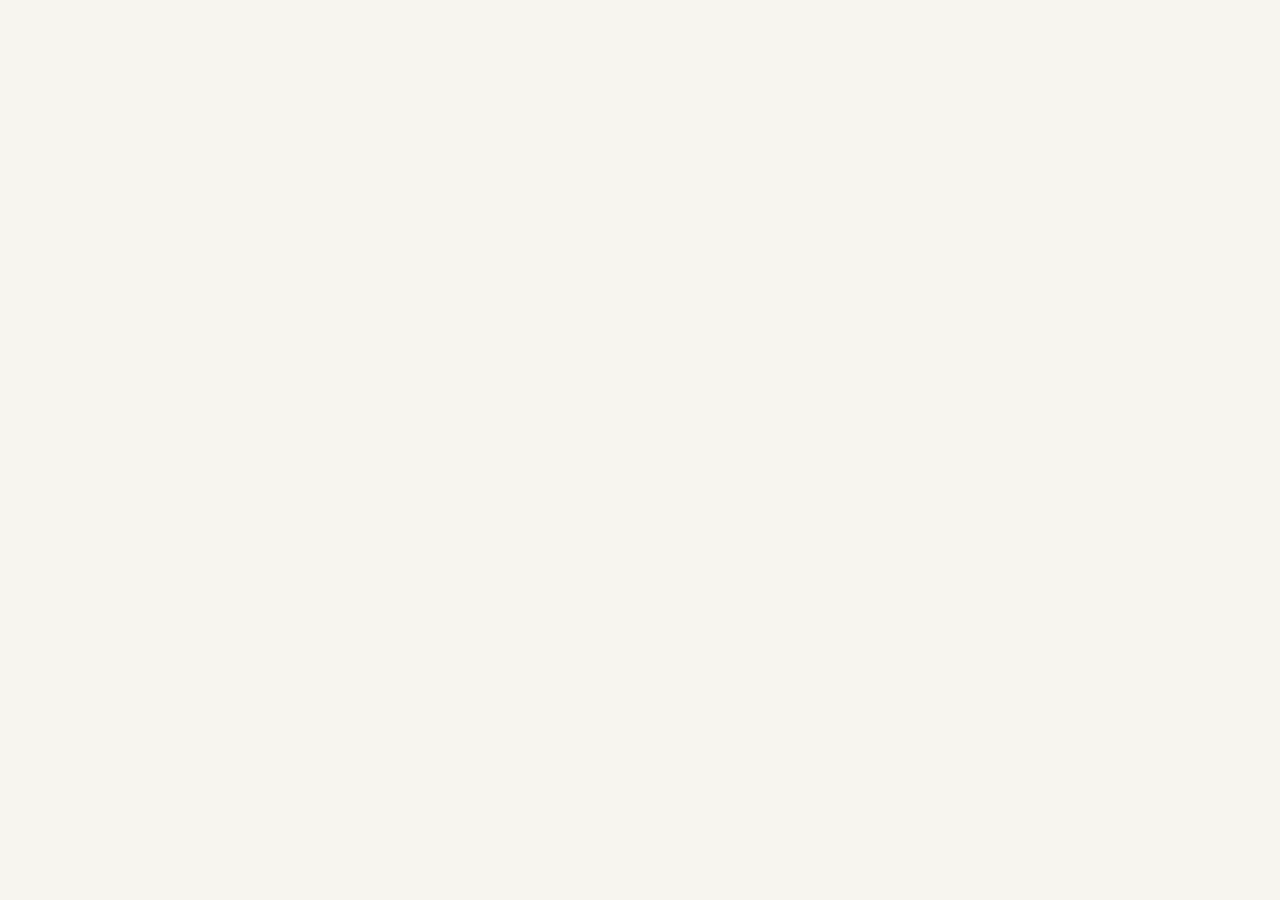
==== index.html @ 578d825c "fix: prevent legacy local appointment state from overwriting remote view" ====
<!doctype html>
<html lang="tr" data-auth-state="INITIALIZING">
<head>
<style>html[data-auth-state="INITIALIZING"] #auth{display:none!important}</style>
<meta charset="utf-8"><meta name="viewport" content="width=device-width,initial-scale=1">
<title>Salon Modern — Yönetim</title>
<style>
:root{--ink:#172022;--muted:#6e7778;--cream:#f7f5ef;--paper:#fffdf9;--line:#e7e2d8;--gold:#b88746;--dark:#1d2927;--green:#2f765e;--red:#a9514d}*{box-sizing:border-box}body{margin:0;background:#e8e5dd;color:var(--ink);font:14px/1.4 Inter,ui-sans-serif,system-ui,-apple-system,"Segoe UI",sans-serif}.app{max-width:440px;min-height:100vh;margin:auto;background:var(--cream);padding-bottom:24px}.top{background:var(--dark);color:white;padding:24px 20px 23px;border-radius:0 0 28px 28px}.topline{display:flex;justify-content:space-between;align-items:center}.brand{font-size:20px;font-weight:700;letter-spacing:.2px}.brand span{color:#e6bd78}.date{color:#c7d1ca;font-size:12px;margin-top:3px}.bell,.menu-button{width:34px;height:34px;border:1px solid #53645e;border-radius:50%;display:grid;place-items:center;background:transparent;color:white}.menu-button{font-size:18px}.top-brand{flex:1;margin-left:10px}.greeting{margin:26px 0 0;font-size:25px;font-weight:650;letter-spacing:-.6px}.greeting b{color:#e6bd78}.today{margin-top:6px;color:#c7d1ca}.content{padding:20px}.balance{background:linear-gradient(135deg,#c39350,#a87437);color:white;padding:19px;border-radius:18px;box-shadow:0 9px 20px #ad7e3d33}.balance small{opacity:.84}.balance h1{font-size:29px;margin:5px 0 18px;letter-spacing:-1px}.balance-row{border-top:1px solid #ffffff44;padding-top:12px;display:flex;justify-content:space-between;font-size:12px}.balance-row strong{display:block;font-size:14px;margin-top:2px}.section{display:flex;justify-content:space-between;align-items:end;margin:25px 0 12px}.section h2{font-size:17px;margin:0;letter-spacing:-.3px}.link{border:0;background:none;color:#9a6c2f;padding:0;font:inherit;font-weight:600}.actions{display:grid;grid-template-columns:repeat(4,1fr);gap:9px}.action{border:0;background:var(--paper);border-radius:14px;padding:12px 4px 10px;color:var(--ink);box-shadow:0 2px 8px #332f2508;font:12px inherit}.icon{width:35px;height:35px;background:#f4ecdf;color:#a36e29;display:grid;place-items:center;margin:0 auto 7px;border-radius:11px;font-size:18px}.chart{background:var(--paper);padding:16px;border-radius:17px}.chart-head{display:flex;justify-content:space-between}.chart-title{font-weight:650}.positive{color:var(--green);font-weight:650}.bars{height:108px;margin-top:15px;display:flex;align-items:end;justify-content:space-around;border-bottom:1px solid var(--line)}.bar{width:22px;background:#e9dcc7;border-radius:8px 8px 2px 2px;position:relative}.bar.active{background:var(--gold)}.bar i{font-style:normal;color:var(--muted);position:absolute;top:calc(100% + 6px);font-size:10px;left:50%;transform:translateX(-50%)}.appointment,.staff{background:var(--paper);border-radius:15px;padding:13px;display:flex;gap:11px;align-items:center;margin-bottom:9px}.avatar{width:42px;height:42px;border-radius:50%;background:#d6b08a;display:grid;place-items:center;color:white;font-weight:700;flex:none}.avatar.alt{background:#839f9c}.item-main{flex:1;min-width:0}.item-main strong{display:block}.item-main small{color:var(--muted);display:block;margin-top:2px}.time{color:#a36e29;font-weight:650;font-size:12px}.percent{background:#e7f1eb;color:#287059;border-radius:8px;padding:4px 7px;font-size:12px;font-weight:700}.nav{display:none}.page{display:none}.page.active{display:block}.back{border:0;background:none;padding:0;color:#a36e29;font:inherit}.page-title{font-size:25px;margin:9px 0 18px}.total{background:var(--dark);color:white;border-radius:16px;padding:17px;margin-bottom:16px}.total small{color:#c9d2cc}.total strong{font-size:25px;display:block;margin-top:4px}.tx{display:flex;align-items:center;gap:10px;padding:12px 0;border-bottom:1px solid var(--line)}.tx:last-child{border:0}.tx-icon{width:34px;height:34px;border-radius:10px;background:#f4ecdf;display:grid;place-items:center}.amount{margin-left:auto;font-weight:700}.plus{color:var(--green)}.minus{color:var(--red)}.fab{width:100%;border:0;background:var(--dark);color:white;border-radius:12px;padding:13px;font:600 14px inherit;margin:4px 0 14px}.staff{cursor:pointer}.remove{border:0;background:none;color:var(--red);font-size:18px}.modal{position:fixed;inset:0;background:#17202288;display:none;align-items:end;z-index:3}.modal.show{display:flex}.sheet{background:var(--paper);width:min(440px,100%);margin:auto;padding:21px;border-radius:23px 23px 0 0}.sheet h2{margin:0 0 14px}.field{display:block;font-size:12px;font-weight:600;margin:11px 0 5px}.field input,.field select{width:100%;border:1px solid var(--line);border-radius:10px;padding:11px;background:#fff;font:inherit}.row{display:grid;grid-template-columns:1fr 1fr;gap:10px}.save{width:100%;border:0;background:var(--gold);color:white;border-radius:11px;padding:13px;font:600 14px inherit;margin-top:18px}.empty{padding:25px;text-align:center;color:var(--muted)}.auth{max-width:440px;min-height:100vh;margin:auto;background:var(--dark);color:white;padding:68px 24px 32px}.auth-brand{font-size:30px;font-weight:750}.auth-brand span{color:#e6bd78}.auth p{color:#c7d1ca;margin:7px 0 28px}.login-card{background:var(--paper);color:var(--ink);padding:21px;border-radius:22px}.login-card h1{font-size:22px;margin:0 0 3px}.login-card small{color:var(--muted)}.login-card .field{margin-top:15px}.login-card .save{background:var(--dark)}.notice{display:none;color:var(--red);font-size:12px;margin-top:10px}.role{font-size:11px;padding:3px 7px;border-radius:7px;background:#f4ecdf;color:#936329;font-weight:700}.account{font-size:11px;color:#c7d1ca;text-align:right}.user-tools{display:flex;gap:8px;margin-bottom:16px}.user-tools .fab{margin:0}.danger{background:#fff0ee;color:#a9514d}.security{background:#f0f5f1;padding:12px;border-radius:12px;font-size:12px;color:#3b6556;margin-top:16px}.hidden{display:none!important}.drawer-layer{position:fixed;inset:0;background:#17202277;display:none;z-index:9}.drawer-layer.open{display:block}.drawer{width:300px;min-height:100%;background:var(--paper);padding:24px 17px}.drawer-top{display:flex;justify-content:space-between;align-items:center;margin-bottom:26px}.drawer-brand{font-size:20px;font-weight:700}.drawer-brand span{color:#a36e29}.drawer-close{border:0;background:none;color:var(--muted);font-size:24px}.drawer button.menu-item{width:100%;border:0;background:transparent;color:var(--ink);padding:12px 10px;text-align:left;font:500 14px inherit;border-radius:10px}.drawer button.menu-item:hover{background:#f4ecdf}.drawer-separator{border:0;border-top:1px solid var(--line);margin:12px 0}.calendar-tabs{display:grid;grid-template-columns:repeat(3,1fr);background:#efeae0;border-radius:12px;padding:3px;gap:3px}.calendar-tabs button{border:0;background:transparent;padding:9px 4px;border-radius:9px;color:var(--muted);font:600 12px inherit}.calendar-tabs button.active{background:var(--paper);color:var(--ink)}.timeline-row{display:flex;gap:11px;padding:11px 0;border-bottom:1px solid var(--line)}.timeline-row:last-child{border:0}.week-grid{display:grid;grid-template-columns:repeat(7,1fr);gap:5px;margin-top:16px}.week-day{background:var(--paper);border-radius:11px;min-height:92px;padding:7px 4px;text-align:center;font-size:11px}.week-day strong{display:block;font-size:12px}.week-dot{width:6px;height:6px;background:#b88746;border-radius:50%;margin:7px auto 0}.month-grid{display:grid;grid-template-columns:repeat(7,1fr);gap:5px;margin-top:14px}.month-grid div{min-height:38px;background:var(--paper);border-radius:9px;padding:6px;font-size:11px}.month-grid .current{background:#dcb986;color:white}.stats-grid{display:grid;grid-template-columns:1fr 1fr;gap:10px}.stat-box{background:var(--paper);padding:14px;border-radius:14px}.stat-box small{color:var(--muted)}.stat-box strong{display:block;font-size:21px;margin-top:5px}
.calendar-day{margin-top:16px;border-top:1px solid var(--line)}.calendar-slot{width:100%;min-height:66px;border:0;border-bottom:1px solid var(--line);background:transparent;display:grid;grid-template-columns:52px 1fr;padding:0;text-align:left;position:relative}.calendar-slot:active{background:#f4ecdf}.slot-time{color:var(--muted);font-size:11px;padding:9px 6px 0 0}.slot-body{border-left:1px solid var(--line);padding:5px 0 5px 8px;min-height:65px}.calendar-event{width:100%;border:0;background:#ead8bd;color:var(--ink);border-left:4px solid var(--gold);border-radius:8px;padding:7px 9px;text-align:left;font:12px inherit;cursor:grab}.calendar-event:active{cursor:grabbing}.calendar-event strong,.calendar-event small{display:block}.calendar-event small{margin-top:2px;color:#654d30}.calendar-slot.drag-over .slot-body{background:#f4ecdf}.calendar-hint{margin-top:12px;color:var(--muted);font-size:12px}
.date-quick{display:flex;gap:8px;margin-top:6px}.date-quick button{border:0;background:#f4ecdf;color:#936329;border-radius:7px;padding:5px 7px;font:600 11px inherit}.date-caption{display:block;color:var(--muted);font-size:11px;margin-top:4px}
.team-calendar{display:grid;grid-template-columns:42px repeat(4,minmax(0,1fr));border:1px solid var(--line);border-radius:13px;overflow:hidden;margin-top:15px}.team-calendar>div{min-width:0;border-right:1px solid var(--line);border-bottom:1px solid var(--line)}.team-calendar>div:nth-child(5n){border-right:0}.team-calendar .team-head{background:#f4ecdf;padding:8px 3px;text-align:center;font-size:10px;font-weight:700;overflow-wrap:anywhere}.team-calendar .team-time{padding:10px 3px;color:var(--muted);font-size:10px}.team-calendar .team-cell{min-height:52px;padding:4px;background:var(--paper);cursor:pointer}.team-calendar .team-cell:active{background:#f4ecdf}.team-calendar .free-slot{display:block;color:#a5aaa6;text-align:center;font-size:10px;margin-top:12px}.team-calendar .team-event{width:100%;border:0;background:#ead8bd;border-left:3px solid var(--gold);border-radius:6px;padding:4px;text-align:left;font:10px inherit;overflow:hidden}.team-calendar .team-event strong,.team-calendar .team-event small{display:block;white-space:nowrap;overflow:hidden;text-overflow:ellipsis}.team-calendar .team-event small{color:#654d30;margin-top:2px}.team-calendar .team-cell.drag-over{background:#f4ecdf}.team-calendar-wrap{overflow-x:auto;padding-bottom:3px}
.calendar-date-nav{display:flex;align-items:center;justify-content:space-between;margin:14px 0 6px}.calendar-date-nav button{border:0;background:#f4ecdf;color:#936329;border-radius:9px;padding:7px 10px;font:700 16px inherit}.calendar-date-nav strong{font-size:14px;text-align:center}
.team-month-grid{display:grid;grid-template-columns:repeat(7,1fr);gap:5px;margin-top:13px}.team-month-grid button{border:0;background:var(--paper);border-radius:9px;min-height:46px;padding:5px;color:var(--ink);font:12px inherit}.team-month-grid button.current{background:#dcb986;color:white}.team-month-grid button.muted{opacity:.35}.team-month-grid small{display:block;margin-top:3px;font-size:10px}.calendar-date-title{cursor:pointer}
.team-calendar button.team-head{border:0;border-radius:0;color:var(--ink);cursor:pointer}.team-calendar.single>div:nth-child(2n){border-right:0}
.app-toast{position:fixed;left:50%;bottom:22px;transform:translateX(-50%);width:min(400px,calc(100% - 32px));background:#1d2927;color:white;border-left:4px solid #dcb986;border-radius:12px;padding:13px 15px;z-index:20;box-shadow:0 10px 30px #0003}.app-toast strong,.app-toast small{display:block}.app-toast small{color:#d4ddd7;margin-top:3px}
.team-calendar .team-time,.team-calendar .duration-time{color:#394240!important;font-size:11px!important;font-weight:750!important}
.team-calendar .team-head{color:#111!important;font-size:12px!important;font-weight:850!important;letter-spacing:-.1px}
.calendar-date-nav .calendar-date-title{color:#111!important;font-size:17px!important;font-weight:850!important;line-height:1.25}
.calendar-date-nav .calendar-date-title .role{display:inline-block;margin-top:3px;color:#744e1e!important;background:#f0e3cf!important;font-size:12px!important;font-weight:800!important;padding:3px 7px}
</style><meta name="theme-color" content="#0d2925"><meta name="apple-mobile-web-app-capable" content="yes"><meta name="apple-mobile-web-app-status-bar-style" content="black-translucent"><link rel="apple-touch-icon" href="salon_brand_logo.jpg"><link rel="manifest" href="manifest.webmanifest"></head>
<body><section class="auth" id="auth"><div class="auth-brand">Salon <span>Modern</span></div><p>Salon yönetim alanına güvenli erişim.</p><form class="login-card" id="loginForm" onsubmit="login(event)"><h1>Hoş geldiniz</h1><small>Kullanıcı adı ve şifrenizle giriş yapın</small><label class="field">Kullanıcı adı<input id="loginUsername" autocomplete="username" required placeholder="halil.kiv"></label><label class="field">Şifre<input id="loginPassword" type="password" autocomplete="current-password" required placeholder="Şifreniz"></label><div class="notice" id="loginError">Kullanıcı adı veya şifre hatalı.</div><button class="save">Güvenli giriş yap</button><div class="security">Şifreler cihazınızda PBKDF2 + SHA-256 ile özetlenerek saklanır.</div></form><form class="login-card hidden" id="setupForm" onsubmit="setupAdmin(event)"><h1>İlk kurulum</h1><small>Dört hesabın ilk şifresini belirleyin. Her çalışan girişten sonra şifresini değiştirebilir.</small><label class="field">İlk ortak şifre<input id="setupPassword" type="password" minlength="8" required placeholder="En az 8 karakter"></label><button class="save">4 hesabı oluştur</button><div class="security">Hesaplar: halil.kiv, mehmet.safakoglu, cengiz.bavkir ve talip.kose</div></form></section><main class="app hidden" id="app">
<section id="home" class="page active"><header class="top"><div class="topline"><button class="menu-button" onclick="toggleDrawer()" aria-label="Menüyü aç">☰</button><div class="top-brand"><div class="brand">Salon <span>Modern</span></div><div class="date">8 Ağustos 2026, Cumartesi</div></div><button class="bell" onclick="showPage('admin')" aria-label="Yönetim paneli">⚙</button></div><div class="greeting">Günaydın, <b id="welcomeName">Elif</b></div><div class="today" id="todayText">Bugün 8 randevunuz var</div></header><div class="content"><div class="balance" id="summaryCard"><small>Bu ay toplam ciro</small><h1>₺ 84.650</h1><div class="balance-row"><div>Net kâr<strong>₺ 32.120</strong></div><div>Bekleyen ödeme<strong>₺ 4.800</strong></div><div>Hedef<strong>% 76</strong></div></div></div><div class="section"><h2>Hızlı işlemler</h2></div><div class="actions"><button class="action" onclick="openModal('İşlem ekle')"><div class="icon">＋</div>İşlem ekle</button><button class="action" onclick="showPage('team')"><div class="icon">♙</div>Çalışanlar</button><button class="action" onclick="showPage('finance')"><div class="icon">₺</div>Muhasebe</button><button class="action" onclick="showPage('appointments')"><div class="icon">◷</div>Randevular</button></div><div class="section manager-only"><h2>Haftalık gelir</h2><button class="link" onclick="showPage('finance')">Detaylar</button></div><div class="chart manager-only"><div class="chart-head"><span class="chart-title">₺ 18.460</span><span class="positive">↑ %12,4</span></div><div class="bars"><div class="bar" style="height:45%"><i>Pzt</i></div><div class="bar" style="height:62%"><i>Sal</i></div><div class="bar" style="height:50%"><i>Çar</i></div><div class="bar active" style="height:88%"><i>Per</i></div><div class="bar" style="height:72%"><i>Cum</i></div><div class="bar" style="height:36%"><i>Cmt</i></div></div></div><div class="section"><h2 id="nextTitle">Sıradaki randevular</h2><button class="link" onclick="showPage('appointments')">Tümü</button></div><div id="next"></div></div></section>
<section id="finance" class="page"><div class="content"><button class="back" onclick="showPage('home')">‹ Ana sayfa</button><h1 class="page-title">Muhasebe</h1><div class="total"><small>Ağustos net bakiyesi</small><strong>₺ 32.120</strong><small>Gelir ₺84.650 · Gider ₺52.530</small></div><button class="fab" onclick="openModal('Gelir / gider ekle')">＋ Yeni kayıt ekle</button><div class="section"><h2>Son işlemler</h2><button class="link">Filtrele</button></div><div id="transactions"></div></div></section>
<section id="team" class="page"><div class="content"><button class="back" onclick="showPage('home')">‹ Ana sayfa</button><h1 class="page-title">Çalışanlar</h1><div class="security">Bir çalışanın prim yüzdesini güncellemek için kartındaki “Prim düzenle” seçeneğini kullanın.</div><div id="staffList"></div></div></section>
<section id="appointments" class="page"><div class="content"><button class="back" onclick="showPage('home')">‹ Ana sayfa</button><h1 class="page-title" id="appointmentPageTitle">Randevular</h1><button class="fab" onclick="openAppointmentModal()">＋ Yeni randevu oluştur</button><div id="allAppointments"></div><div class="section"><h2 id="operationsTitle">Yapılan işlemler</h2></div><div id="myOperations"></div></div></section>
<section id="calendar" class="page"><div class="content"><div style="display:flex;align-items:center;gap:12px;margin-bottom:18px"><button class="menu-button" style="background:var(--dark);border-color:var(--dark);flex:none" onclick="toggleDrawer()" aria-label="Menüyü aç">☰</button><h1 class="page-title" style="margin:0">Takvim</h1></div><div class="calendar-tabs"><button class="active" onclick="setCalendarView('day',this)">Gün</button><button onclick="setCalendarView('week',this)">Hafta</button><button onclick="setCalendarView('month',this)">Ay</button></div><div id="calendarContent"></div></div></section>
<section id="statistics" class="page"><div class="content"><button class="back" onclick="showPage('home')">‹ Ana sayfa</button><h1 class="page-title">İstatistikler</h1><div class="stats-grid" id="statsGrid"></div><div class="section"><h2 id="statsTitle">İşlem dağılımı</h2></div><div class="chart"><div class="chart-head"><span class="chart-title" id="statsLabel">Randevu durumu</span><span class="positive" id="statsDetail">—</span></div><div class="bars" id="statsBars"></div></div></div></section>
<section id="admin" class="page"><div class="content"><button class="back" onclick="showPage('home')">‹ Ana sayfa</button><h1 class="page-title">Yönetim paneli</h1><div class="total"><small>Aktif oturum</small><strong id="accountName">—</strong><small id="accountRole">—</small></div><div id="adminControls"><div class="user-tools"><button class="fab" onclick="openUserModal()">＋ Kullanıcı ekle</button></div><div class="section"><h2>Kullanıcılar</h2><span class="role">YÖNETİM</span></div><div id="usersList"></div></div><div class="section"><h2>Hesap güvenliği</h2></div><button class="fab" onclick="openPasswordModal()">Şifremi değiştir</button><button class="fab danger" onclick="logout()">Oturumu kapat</button></div></section>
<nav class="nav"><button class="active" onclick="showPage('home')"><b>⌂</b>Ana sayfa</button><button onclick="showPage('appointments')"><b>◷</b>İşlemler</button><button onclick="showPage('finance')"><b>₺</b>Muhasebe</button><button onclick="showPage('team')"><b>♙</b>Ekibim</button><button onclick="showPage('admin')"><b>⚙</b>Panel</button></nav>
</main><div class="drawer-layer" id="drawerLayer" onclick="closeDrawer()"><aside class="drawer" onclick="event.stopPropagation()"><div class="drawer-top"><div class="drawer-brand">Salon <span>Modern</span></div><button class="drawer-close" onclick="closeDrawer()" aria-label="Menüyü kapat">×</button></div><button class="menu-item" onclick="drawerPage('home')">⌂ &nbsp; Ana sayfa</button><button class="menu-item" onclick="drawerPage('calendar')">◷ &nbsp; Gün / hafta / ay</button><button class="menu-item" onclick="drawerPage('statistics')">◫ &nbsp; İstatistikler</button><button class="menu-item" onclick="drawerPage('appointments')">✓ &nbsp; Randevular</button><div class="manager-menu"><hr class="drawer-separator"><button class="menu-item" onclick="drawerPage('finance')">₺ &nbsp; Muhasebe</button><button class="menu-item" onclick="drawerPage('team')">♙ &nbsp; Çalışanlar</button></div><hr class="drawer-separator"><button class="menu-item" onclick="drawerPage('admin')">⚙ &nbsp; Yönetim paneli</button></aside></div><div class="modal" id="modal"><form class="sheet" onsubmit="addRecord(event)"><h2 id="modalTitle">Kayıt ekle</h2><label class="field">Ad / açıklama<input id="name" required placeholder="Örn. Saç kesimi"></label><div class="row"><label class="field">Tür<select id="kind"><option>İşlem</option><option>Gelir</option><option>Gider</option></select></label><label class="field">Tutar<input id="value" required type="number" placeholder="Örn. 450"></label></div><button class="save">Kaydet</button><button type="button" class="back" style="display:block;margin:14px auto 0" onclick="closeModal()">Vazgeç</button></form></div><div class="modal" id="userModal"><form class="sheet" onsubmit="addUser(event)"><h2>Yeni kullanıcı</h2><label class="field">Ad soyad<input id="userName" required placeholder="Örn. Ayşe Yılmaz"></label><label class="field">Kullanıcı adı<input id="userUsername" required placeholder="ayse.yilmaz"></label><div class="row"><label class="field">Rol<select id="userRole"><option value="personel">Personel</option><option value="yonetici">Yönetici</option></select></label><label class="field">İlk şifre<input id="userPassword" type="password" minlength="8" required placeholder="En az 8 karakter"></label></div><button class="save">Kullanıcıyı oluştur</button><button type="button" class="back" style="display:block;margin:14px auto 0" onclick="closeUserModal()">Vazgeç</button></form></div><div class="modal" id="passwordModal"><form class="sheet" onsubmit="changePassword(event)"><h2>Şifre değiştir</h2><label class="field">Mevcut şifre<input id="oldPassword" type="password" required></label><label class="field">Yeni şifre<input id="newPassword" type="password" minlength="8" required placeholder="En az 8 karakter"></label><div class="notice" id="passwordError">Mevcut şifre doğru değil.</div><button class="save">Şifreyi güncelle</button><button type="button" class="back" style="display:block;margin:14px auto 0" onclick="closePasswordModal()">Vazgeç</button></form></div><div class="modal" id="commissionModal"><form class="sheet" onsubmit="saveCommission(event)"><h2>Prim yüzdesi</h2><label class="field">Çalışan<input id="commissionName" disabled></label><label class="field">Prim yüzdesi<input id="commissionValue" type="number" min="0" max="100" required></label><button class="save">Primi güncelle</button><button type="button" class="back" style="display:block;margin:14px auto 0" onclick="closeCommissionModal()">Vazgeç</button></form></div><div class="modal" id="appointmentModal"><form class="sheet" onsubmit="saveAppointment(event)"><h2>Yeni randevu</h2><label class="field">Müşteri<input id="appointmentCustomer" list="customerSuggestions" required oninput="filterCustomers()" placeholder="Müşteri adı yazın"></label><datalist id="customerSuggestions"></datalist><label class="field">İşlem<input id="appointmentOperation" required placeholder="Son yapılan işlem"></label><div class="row"><label class="field">Saat<input id="appointmentTime" required placeholder="Örn. 14:30"></label><label class="field">Çalışan<select id="appointmentStaff"></select></label></div><button class="save">Randevuyu kaydet</button><button type="button" class="back" style="display:block;margin:14px auto 0" onclick="closeAppointmentModal()">Vazgeç</button></form></div>
<script>
const DEFAULT_STAFF=[['Halil Kıv','Yönetici',35,'HK'],['Mehmet Şafakoğlu','Yönetici',33,'MŞ'],['Cengiz Bavkır','Çalışan',30,'CB'],['Talip Köse','Çalışan',28,'TK']];let staff;try{staff=JSON.parse(localStorage.getItem('salonModernStaffV1'))||DEFAULT_STAFF}catch{staff=DEFAULT_STAFF}const DEFAULT_APPOINTMENTS=[{id:'a1',time:'10:00',customer:'Zeynep Yılmaz',operation:'Saç kesimi + fön',staff:'Halil Kıv',status:'planlandi'},{id:'a2',time:'11:30',customer:'Derya Aras',operation:'Kalıcı oje',staff:'Mehmet Şafakoğlu',status:'tamamlandi'},{id:'a3',time:'13:00',customer:'Ece Can',operation:'Boya & bakım',staff:'Cengiz Bavkır',status:'planlandi'},{id:'a4',time:'15:30',customer:'Nil Sönmez',operation:'Saç kesimi',staff:'Talip Köse',status:'tamamlandi'}];let appts;try{appts=JSON.parse(localStorage.getItem('salonModernAppointmentsV2'))||DEFAULT_APPOINTMENTS}catch{appts=DEFAULT_APPOINTMENTS}let clients;try{clients=JSON.parse(localStorage.getItem('salonModernClientsV1'))||DEFAULT_APPOINTMENTS.map(x=>x.customer)}catch{clients=DEFAULT_APPOINTMENTS.map(x=>x.customer)}let lastOperation=localStorage.getItem('salonModernLastOperationV1')||'Saç kesimi + fön';let tx=[['Saç kesimi + fön','Bugün, 10:45','+ ₺750',1],['Ürün tedariği','Bugün, 09:20','− ₺1.280',0],['Kalıcı oje','Dün, 16:20','+ ₺600',1],['Kira ödemesi','1 Ağustos','− ₺18.000',0]];
function saveAppointments(){if(window.salonRemoteMode)return;localStorage.setItem('salonModernAppointmentsV2',JSON.stringify(appts))}function visibleAppointments(){return currentUser?.role==='yonetici'?appts:appts.filter(a=>a.staff===currentUser?.name)}function appointment(a){const initials=safe(a.customer.split(' ').map(x=>x[0]).join('').slice(0,2));const status=a.status==='tamamlandi'?'Tamamlandı':'Planlandı';const managerActions=currentUser?.role==='yonetici'?`<button class="link" onclick="completeAppointment('${a.id}')">${a.status==='tamamlandi'?'Geri al':'Tamamla'}</button><button class="remove" aria-label="Randevuyu sil" onclick="deleteAppointment('${a.id}')">×</button>`:'';return `<div class="appointment"><div class="time">${safe(a.time)}</div><div class="avatar alt">${initials}</div><div class="item-main"><strong>${safe(a.customer)}</strong><small>${safe(a.operation)} · ${safe(a.staff)}</small></div><span class="role">${status}</span>${managerActions}</div>`}function render(){const visible=visibleAppointments();next.innerHTML=visible.slice(0,2).map(appointment).join('')||'<div class="empty">Yaklaşan randevu yok.</div>';allAppointments.innerHTML=visible.map(appointment).join('')||'<div class="empty">Gösterilecek randevu yok.</div>';const done=visible.filter(a=>a.status==='tamamlandi');myOperations.innerHTML=done.map(a=>`<div class="tx"><div class="tx-icon">✓</div><div class="item-main"><strong>${safe(a.operation)}</strong><small>${safe(a.customer)} · ${safe(a.staff)}</small></div><span class="amount plus">Tamamlandı</span></div>`).join('')||'<div class="empty">Henüz tamamlanan işlem yok.</div>';staffList.innerHTML=staff.map((s,i)=>`<div class="staff"><div class="avatar">${s[3]}</div><div class="item-main"><strong>${s[0]}</strong><small>${s[1]}</small></div><div class="percent">%${s[2]}</div>${currentUser?.role==='yonetici'?`<button class="link" onclick="openCommissionModal(${i})">Prim düzenle</button>`:''}</div>`).join('')||'<div class="empty">Henüz çalışan eklenmedi.</div>';transactions.innerHTML=tx.map(t=>`<div class="tx"><div class="tx-icon">${t[3]?'↗':'↙'}</div><div class="item-main"><strong>${t[0]}</strong><small>${t[1]}</small></div><span class="amount ${t[3]?'plus':'minus'}">${t[2]}</span></div>`).join('')}function showPage(id){if(currentUser&&currentUser.role!=='yonetici'&&['finance','team'].includes(id))id='home';document.querySelectorAll('.page').forEach(p=>p.classList.remove('active'));document.getElementById(id).classList.add('active');document.querySelectorAll('.nav button').forEach(x=>x.classList.remove('active'));let index={home:0,appointments:1,finance:2,team:3,admin:4}[id];if(index!==undefined)document.querySelectorAll('.nav button')[index].classList.add('active');window.scrollTo(0,0)}function openModal(title){modalTitle.textContent=title;document.getElementById('modal').classList.add('show');name.focus()}function closeModal(){document.getElementById('modal').classList.remove('show')}function addRecord(e){e.preventDefault();const n=name.value.trim(),v=value.value,k=kind.value;if(k==='Gelir'||k==='Gider'){if(currentUser?.role!=='yonetici')return;tx.unshift([n,'Az önce',(k==='Gelir'?'+ ':'− ')+'₺'+v,k==='Gelir'?1:0]);showPage('finance')}else{lastOperation=n;localStorage.setItem('salonModernLastOperationV1',lastOperation);showPage('appointments')}e.target.reset();closeModal();render()}let commissionIndex=null;function openCommissionModal(index){if(currentUser?.role!=='yonetici')return;commissionIndex=index;document.getElementById('commissionName').value=staff[index][0];document.getElementById('commissionValue').value=staff[index][2];document.getElementById('commissionModal').classList.add('show')}function closeCommissionModal(){document.getElementById('commissionModal').classList.remove('show')}function saveCommission(event){event.preventDefault();if(currentUser?.role!=='yonetici'||commissionIndex===null)return;staff[commissionIndex][2]=Number(document.getElementById('commissionValue').value);localStorage.setItem('salonModernStaffV1',JSON.stringify(staff));closeCommissionModal();render();renderHomeSummary();renderStatistics()}function filterCustomers(){const term=document.getElementById('appointmentCustomer').value.trim().toLocaleLowerCase('tr');document.getElementById('customerSuggestions').innerHTML=clients.filter(c=>c.toLocaleLowerCase('tr').includes(term)).slice(0,8).map(c=>`<option value="${safe(c)}"></option>`).join('')}function openAppointmentModal(){const staffSelect=document.getElementById('appointmentStaff');const choices=currentUser?.role==='yonetici'?staff:staff.filter(s=>s[0]===currentUser?.name);staffSelect.innerHTML=choices.map(s=>`<option value="${safe(s[0])}">${safe(s[0])}</option>`).join('');document.getElementById('appointmentOperation').value=lastOperation;document.getElementById('appointmentTime').value='';document.getElementById('appointmentCustomer').value='';filterCustomers();document.getElementById('appointmentModal').classList.add('show');document.getElementById('appointmentCustomer').focus()}function closeAppointmentModal(){document.getElementById('appointmentModal').classList.remove('show')}function saveAppointment(event){event.preventDefault();const customer=document.getElementById('appointmentCustomer').value.trim();const operation=document.getElementById('appointmentOperation').value.trim();let assigned=document.getElementById('appointmentStaff').value;if(currentUser?.role!=='yonetici')assigned=currentUser.name;if(!clients.some(c=>c.toLocaleLowerCase('tr')===customer.toLocaleLowerCase('tr'))){clients.push(customer);localStorage.setItem('salonModernClientsV1',JSON.stringify(clients))}lastOperation=operation;localStorage.setItem('salonModernLastOperationV1',lastOperation);appts.unshift({id:crypto.randomUUID(),time:document.getElementById('appointmentTime').value.trim(),customer,operation,staff:assigned,status:'planlandi'});saveAppointments();closeAppointmentModal();renderHomeSummary();render();showPage('appointments')}function completeAppointment(id){if(currentUser?.role!=='yonetici')return;const item=appts.find(a=>a.id===id);if(!item)return;item.status=item.status==='tamamlandi'?'planlandi':'tamamlandi';saveAppointments();renderHomeSummary();render();renderStatistics()}function deleteAppointment(id){if(currentUser?.role!=='yonetici'||!confirm('Bu randevu silinsin mi?'))return;appts=appts.filter(a=>a.id!==id);saveAppointments();renderHomeSummary();render();renderStatistics()}
function showPage(id){if(currentUser&&currentUser.role!=='yonetici'&&['finance','team'].includes(id))id='home';document.querySelectorAll('.page').forEach(p=>p.classList.remove('active'));document.getElementById(id).classList.add('active');if(id==='calendar')renderCalendar();if(id==='statistics')renderStatistics();window.scrollTo(0,0)}let calendarView='day';function toggleDrawer(){document.getElementById('drawerLayer').classList.toggle('open')}function closeDrawer(){document.getElementById('drawerLayer').classList.remove('open')}function drawerPage(id){closeDrawer();showPage(id)}function setCalendarView(view,button){calendarView=view;document.querySelectorAll('.calendar-tabs button').forEach(b=>b.classList.remove('active'));button.classList.add('active');renderCalendar()}function renderCalendar(){const data=visibleAppointments();const target=document.getElementById('calendarContent');if(!target)return;if(calendarView==='day'){target.innerHTML=`<div class="section"><h2>8 Ağustos, Cumartesi</h2><span class="role">${data.length} randevu</span></div>${data.map(a=>`<div class="timeline-row"><div class="time">${safe(a.time)}</div><div class="item-main"><strong>${safe(a.customer)}</strong><small>${safe(a.operation)} · ${safe(a.staff)}</small></div><span class="role">${a.status==='tamamlandi'?'Tamamlandı':'Planlandı'}</span></div>`).join('')||'<div class="empty">Bugün için randevu yok.</div>'}`;return}if(calendarView==='week'){const days=['Pzt','Sal','Çar','Per','Cum','Cmt','Paz'];target.innerHTML=`<div class="section"><h2>4–10 Ağustos</h2><span class="role">Haftalık görünüm</span></div><div class="week-grid">${days.map((d,i)=>`<div class="week-day"><strong>${d}</strong><span>${4+i}</span>${i>=4&&i<=6?'<div class="week-dot"></div>':''}</div>`).join('')}</div><div class="security">Bu hafta ${data.length} randevu görüntüleniyor.</div>`;return}const days=Array.from({length:31},(_,i)=>i+1);target.innerHTML=`<div class="section"><h2>Ağustos 2026</h2><span class="role">Aylık görünüm</span></div><div class="month-grid">${days.map(d=>`<div class="${d===8?'current':''}">${d}${[6,7,8,9].includes(d)?'<br>•':''}</div>`).join('')}</div><div class="security">Noktalı günlerde kayıtlı randevu vardır.</div>`}function renderStatistics(){const data=visibleAppointments();const complete=data.filter(a=>a.status==='tamamlandi').length;const planned=data.length-complete;const isManager=currentUser?.role==='yonetici';const commission=staff.find(s=>s[0]===currentUser?.name)?.[2]||0;document.getElementById('statsGrid').innerHTML=isManager?`<div class="stat-box"><small>Toplam randevu</small><strong>${data.length}</strong></div><div class="stat-box"><small>Tamamlanan</small><strong>${complete}</strong></div><div class="stat-box"><small>Planlanan</small><strong>${planned}</strong></div><div class="stat-box"><small>Aktif çalışan</small><strong>${staff.length}</strong></div>`:`<div class="stat-box"><small>Randevularım</small><strong>${data.length}</strong></div><div class="stat-box"><small>Tamamlanan</small><strong>${complete}</strong></div><div class="stat-box"><small>Planlanan</small><strong>${planned}</strong></div><div class="stat-box"><small>Prim oranım</small><strong>% ${commission}</strong></div>`;document.getElementById('statsTitle').textContent=isManager?'Randevu dağılımı':'İşlem dağılımım';document.getElementById('statsDetail').textContent=`${complete} tamamlandı`;document.getElementById('statsBars').innerHTML=`<div class="bar active" style="height:${data.length?Math.max(30,complete/data.length*100):10}%"><i>Tamam</i></div><div class="bar" style="height:${data.length?Math.max(30,planned/data.length*100):10}%"><i>Planlı</i></div>`}const USERS_KEY='salonModernUsersV2',SESSION_KEY='salonModernSessionV2';let currentUser=null;
const b64=a=>btoa(String.fromCharCode(...a));const bytes=s=>Uint8Array.from(atob(s),c=>c.charCodeAt(0));
async function hashPassword(password,salt){const material=await crypto.subtle.importKey('raw',new TextEncoder().encode(password),'PBKDF2',false,['deriveBits']);const result=await crypto.subtle.deriveBits({name:'PBKDF2',salt:bytes(salt),iterations:210000,hash:'SHA-256'},material,256);return b64(new Uint8Array(result))}
function getUsers(){try{return JSON.parse(localStorage.getItem(USERS_KEY)||'[]')}catch{return []}}function saveUsers(users){localStorage.setItem(USERS_KEY,JSON.stringify(users))}function safe(v){return String(v).replace(/[&<>'"]/g,c=>({'&':'&amp;','<':'&lt;','>':'&gt;',"'":'&#39;','"':'&quot;'}[c]))}function sameHash(a,b){if(a.length!==b.length)return false;let match=0;for(let i=0;i<a.length;i++)match|=a.charCodeAt(i)^b.charCodeAt(i);return match===0}
async function makeUser(name,username,password,role){const raw=crypto.getRandomValues(new Uint8Array(16));const salt=b64(raw);return {id:crypto.randomUUID(),name:name.trim(),username:username.trim().toLowerCase(),role,salt,hash:await hashPassword(password,salt),createdAt:new Date().toISOString()}}
function setAuthScreen(firstRun){document.getElementById('loginForm').classList.toggle('hidden',firstRun);document.getElementById('setupForm').classList.toggle('hidden',!firstRun)}
async function setupAdmin(event){event.preventDefault();if(getUsers().length)return;const password=document.getElementById('setupPassword').value;const definitions=[['Halil Kıv','halil.kiv','yonetici'],['Mehmet Şafakoğlu','mehmet.safakoglu','yonetici'],['Cengiz Bavkır','cengiz.bavkir','personel'],['Talip Köse','talip.kose','personel']];const users=[];for(const [name,username,role] of definitions)users.push(await makeUser(name,username,password,role));saveUsers(users);currentUser=users[0];sessionStorage.setItem(SESSION_KEY,currentUser.id);enterApp()}
async function login(event){event.preventDefault();const error=document.getElementById('loginError');error.style.display='none';const username=document.getElementById('loginUsername').value.trim().toLowerCase();const user=getUsers().find(u=>u.username===username);if(!user){error.style.display='block';return}try{const candidate=await hashPassword(document.getElementById('loginPassword').value,user.salt);if(!sameHash(candidate,user.hash)){error.style.display='block';return}currentUser=user;sessionStorage.setItem(SESSION_KEY,user.id);enterApp()}catch{error.textContent='Güvenli giriş bu tarayıcıda doğrulanamadı.';error.style.display='block'}}
function renderHomeSummary(){const admin=currentUser?.role==='yonetici';const own=staff.find(s=>s[0]===currentUser?.name);const ownAppointments=visibleAppointments();document.getElementById('todayText').textContent=admin?`Bugün ${appts.length} randevunuz var`:`Bugün ${ownAppointments.length} randevunuz var`;document.getElementById('nextTitle').textContent=admin?'Sıradaki randevular':'Randevularım';document.getElementById('appointmentPageTitle').textContent=admin?'Tüm randevular':'Randevularım';document.getElementById('operationsTitle').textContent=admin?'Tamamlanan işlemler':'Yaptığım işlemler';document.getElementById('summaryCard').innerHTML=admin?'<small>Bu ay toplam ciro</small><h1>₺ 84.650</h1><div class="balance-row"><div>Net kâr<strong>₺ 32.120</strong></div><div>Bekleyen ödeme<strong>₺ 4.800</strong></div><div>Hedef<strong>% 76</strong></div></div>':`<small>Bu ayki prim oranınız</small><h1>% ${own?.[2]??0}</h1><div class="balance-row"><div>Tamamlanan işlem<strong>${ownAppointments.filter(a=>a.status==='tamamlandi').length}</strong></div><div>Planlanan randevu<strong>${ownAppointments.filter(a=>a.status!=='tamamlandi').length}</strong></div></div>`;document.querySelectorAll('.manager-only').forEach(e=>e.classList.toggle('hidden',!admin))}function enterApp(){document.getElementById('auth').classList.add('hidden');document.getElementById('app').classList.remove('hidden');document.getElementById('welcomeName').textContent=currentUser.name.split(' ')[0];document.getElementById('accountName').textContent=currentUser.name;document.getElementById('accountRole').textContent=currentUser.role==='yonetici'?'Yönetici hesabı':'Personel hesabı';const admin=currentUser.role==='yonetici';document.getElementById('adminControls').classList.toggle('hidden',!admin);document.querySelectorAll('.manager-menu').forEach(e=>e.classList.toggle('hidden',!admin));document.querySelectorAll('.nav button')[2].classList.toggle('hidden',!admin);document.querySelectorAll('.nav button')[3].classList.toggle('hidden',!admin);document.querySelectorAll('.actions .action')[1].classList.toggle('hidden',!admin);document.querySelectorAll('.actions .action')[2].classList.toggle('hidden',!admin);document.querySelectorAll('#kind option')[1].hidden=!admin;document.querySelectorAll('#kind option')[2].hidden=!admin;if(!admin)document.getElementById('kind').value='İşlem';renderHomeSummary();render();renderUsers();renderCalendar();renderStatistics();showPage('home')}
function logout(){sessionStorage.removeItem(SESSION_KEY);currentUser=null;document.getElementById('app').classList.add('hidden');document.getElementById('auth').classList.remove('hidden');document.getElementById('loginForm').reset();setAuthScreen(false)}
function renderUsers(){const users=getUsers();const holder=document.getElementById('usersList');holder.innerHTML=users.map(u=>`<div class="staff"><div class="avatar">${safe(u.name.split(' ').map(x=>x[0]).join('').slice(0,2))}</div><div class="item-main"><strong>${safe(u.name)}</strong><small>@${safe(u.username)}</small></div><span class="role">${u.role==='yonetici'?'YÖNETİCİ':'PERSONEL'}</span>${u.id!==currentUser?.id?`<button class="remove" aria-label="Kullanıcıyı sil" onclick="deleteUser('${u.id}')">×</button>`:''}</div>`).join('')||'<div class="empty">Henüz kullanıcı yok.</div>'}
function openUserModal(){document.getElementById('userModal').classList.add('show');document.getElementById('userName').focus()}function closeUserModal(){document.getElementById('userModal').classList.remove('show')}async function addUser(event){event.preventDefault();const username=document.getElementById('userUsername').value.trim().toLowerCase();if(getUsers().some(u=>u.username===username)){alert('Bu kullanıcı adı kullanımda.');return}const user=await makeUser(document.getElementById('userName').value,username,document.getElementById('userPassword').value,document.getElementById('userRole').value);saveUsers([...getUsers(),user]);event.target.reset();closeUserModal();renderUsers()}
function deleteUser(id){const users=getUsers();const target=users.find(u=>u.id===id);if(!target||target.id===currentUser.id)return;if(target.role==='yonetici'&&users.filter(u=>u.role==='yonetici').length===1){alert('Son yönetici hesabı silinemez.');return}if(confirm(`${target.name} kullanıcısı silinsin mi?`)){saveUsers(users.filter(u=>u.id!==id));renderUsers()}}
function openPasswordModal(){document.getElementById('passwordModal').classList.add('show');document.getElementById('oldPassword').focus()}function closePasswordModal(){document.getElementById('passwordModal').classList.remove('show');document.getElementById('passwordError').style.display='none'}async function changePassword(event){event.preventDefault();const error=document.getElementById('passwordError');const oldPass=document.getElementById('oldPassword').value;const check=await hashPassword(oldPass,currentUser.salt);if(!sameHash(check,currentUser.hash)){error.style.display='block';return}const users=getUsers();const index=users.findIndex(u=>u.id===currentUser.id);const updated=await makeUser(currentUser.name,currentUser.username,document.getElementById('newPassword').value,currentUser.role);updated.id=currentUser.id;updated.createdAt=currentUser.createdAt;users[index]=updated;saveUsers(users);currentUser=updated;event.target.reset();closePasswordModal();alert('Şifreniz güncellendi.')}function initializeAuth(){const users=getUsers();const sessionId=sessionStorage.getItem(SESSION_KEY);const sessionUser=users.find(u=>u.id===sessionId);if(sessionUser){currentUser=sessionUser;enterApp()}else setAuthScreen(users.length===0)}render();initializeAuth();
const normalizeTime=value=>{const parts=String(value||'').split(':');return `${String(parts[0]||'0').padStart(2,'0')}:${String(parts[1]||'00').padStart(2,'0')}`};function renderCalendar(){const data=visibleAppointments();const target=document.getElementById('calendarContent');if(!target)return;if(calendarView==='day'){const hours=Array.from({length:12},(_,i)=>`${String(i+9).padStart(2,'0')}:00`);const canMove=currentUser?.role==='yonetici';target.innerHTML=`<div class="section"><h2>8 Ağustos, Cumartesi</h2><span class="role">${data.length} randevu</span></div><div class="calendar-day">${hours.map(time=>{const events=data.filter(a=>normalizeTime(a.time)===time);return `<div class="calendar-slot" onclick="openAppointmentModal('${time}')" ondragover="allowTimeDrop(event)" ondragleave="leaveTimeDrop(event)" ondrop="dropAtTime(event,'${time}')"><div class="slot-time">${time}</div><div class="slot-body">${events.map(a=>`<button type="button" class="calendar-event" draggable="${canMove}" ondragstart="startMove(event,'${a.id}')" onclick="event.stopPropagation()"><strong>${safe(a.customer)}</strong><small>${safe(a.operation)} · ${safe(a.staff)}</small></button>`).join('')}</div></div>`}).join('')}</div><div class="calendar-hint">${canMove?'Boş saate dokunarak randevu ekleyin; kartı sürükleyip bırakarak saati değiştirin.':'Boş bir saate dokunarak kendi randevunuzu ekleyin.'}</div>`;return}if(calendarView==='week'){const days=['Pzt','Sal','Çar','Per','Cum','Cmt','Paz'];target.innerHTML=`<div class="section"><h2>4–10 Ağustos</h2><span class="role">Haftalık görünüm</span></div><div class="week-grid">${days.map((d,i)=>`<div class="week-day"><strong>${d}</strong><span>${4+i}</span>${i>=4&&i<=6?'<div class="week-dot"></div>':''}</div>`).join('')}</div><div class="security">Bu hafta ${data.length} randevu görüntüleniyor.</div>`;return}const days=Array.from({length:31},(_,i)=>i+1);target.innerHTML=`<div class="section"><h2>Ağustos 2026</h2><span class="role">Aylık görünüm</span></div><div class="month-grid">${days.map(d=>`<div class="${d===8?'current':''}">${d}${[6,7,8,9].includes(d)?'<br>•':''}</div>`).join('')}</div><div class="security">Noktalı günlerde kayıtlı randevu vardır.</div>`}function startMove(event,id){if(currentUser?.role!=='yonetici')return;event.dataTransfer.setData('text/plain',id);event.dataTransfer.effectAllowed='move'}function allowTimeDrop(event){if(currentUser?.role!=='yonetici')return;event.preventDefault();event.currentTarget.classList.add('drag-over')}function leaveTimeDrop(event){event.currentTarget.classList.remove('drag-over')}function dropAtTime(event,time){event.preventDefault();event.currentTarget.classList.remove('drag-over');if(currentUser?.role!=='yonetici')return;const id=event.dataTransfer.getData('text/plain');const appointment=appts.find(a=>a.id===id);if(!appointment)return;appointment.time=time;saveAppointments();renderHomeSummary();render();renderCalendar();renderStatistics()}function openAppointmentModal(time=''){const staffSelect=document.getElementById('appointmentStaff');const choices=currentUser?.role==='yonetici'?staff:staff.filter(s=>s[0]===currentUser?.name);staffSelect.innerHTML=choices.map(s=>`<option value="${safe(s[0])}">${safe(s[0])}</option>`).join('');document.getElementById('appointmentOperation').value=lastOperation;document.getElementById('appointmentTime').value=time||'';document.getElementById('appointmentCustomer').value='';filterCustomers();document.getElementById('appointmentModal').classList.add('show');document.getElementById('appointmentCustomer').focus()}
function timeForCalendar(value){const parts=String(value||'').split(':');return `${String(parts[0]||'0').padStart(2,'0')}:${String(parts[1]||'00').padStart(2,'0')}`}function renderCalendar(){const data=visibleAppointments();const target=document.getElementById('calendarContent');if(!target)return;if(calendarView==='day'){const hours=Array.from({length:12},(_,i)=>`${String(i+9).padStart(2,'0')}:00`);const canMove=currentUser?.role==='yonetici';target.innerHTML=`<div class="section"><h2>8 Ağustos, Cumartesi</h2><span class="role">${data.length} randevu</span></div><div class="calendar-day">${hours.map(time=>{const events=data.filter(a=>timeForCalendar(a.time)===time);return `<div class="calendar-slot" onclick="openAppointmentModal('${time}')" ondragover="allowTimeDrop(event)" ondragleave="leaveTimeDrop(event)" ondrop="dropAtTime(event,'${time}')"><div class="slot-time">${time}</div><div class="slot-body">${events.map(a=>`<button type="button" class="calendar-event" draggable="${canMove}" ondragstart="startMove(event,'${a.id}')" onclick="event.stopPropagation()"><strong>${safe(a.customer)}</strong><small>${safe(a.operation)} · ${safe(a.staff)}</small></button>`).join('')}</div></div>`}).join('')}</div><div class="calendar-hint">${canMove?'Boş saate dokunarak randevu ekleyin; kartı sürükleyip bırakarak saati değiştirin.':'Boş bir saate dokunarak kendi randevunuzu ekleyin.'}</div>`;return}if(calendarView==='week'){const days=['Pzt','Sal','Çar','Per','Cum','Cmt','Paz'];target.innerHTML=`<div class="section"><h2>4–10 Ağustos</h2><span class="role">Haftalık görünüm</span></div><div class="week-grid">${days.map((d,i)=>`<div class="week-day"><strong>${d}</strong><span>${4+i}</span>${i>=4&&i<=6?'<div class="week-dot"></div>':''}</div>`).join('')}</div><div class="security">Bu hafta ${data.length} randevu görüntüleniyor.</div>`;return}const days=Array.from({length:31},(_,i)=>i+1);target.innerHTML=`<div class="section"><h2>Ağustos 2026</h2><span class="role">Aylık görünüm</span></div><div class="month-grid">${days.map(d=>`<div class="${d===8?'current':''}">${d}${[6,7,8,9].includes(d)?'<br>•':''}</div>`).join('')}</div><div class="security">Noktalı günlerde kayıtlı randevu vardır.</div>`}
var editingAppointmentId=null;var editingStaffIndex=null;function appointment(a){const initials=safe(a.customer.split(' ').map(x=>x[0]).join('').slice(0,2));const status=a.status==='tamamlandi'?'Tamamlandı':'Planlandı';const managerActions=currentUser?.role==='yonetici'?`<button class="link" onclick="completeAppointment('${a.id}')">${a.status==='tamamlandi'?'Geri al':'Tamamla'}</button><button class="link" onclick="editAppointment('${a.id}')">Düzenle</button><button class="remove" aria-label="Randevuyu sil" onclick="deleteAppointment('${a.id}')">×</button>`:'';return `<div class="appointment"><div class="time">${safe(a.time)}</div><div class="avatar alt">${initials}</div><div class="item-main"><strong>${safe(a.customer)}</strong><small>${safe(a.operation)} · ${safe(a.staff)}</small></div><span class="role">${status}</span>${managerActions}</div>`}function render(){const visible=visibleAppointments();next.innerHTML=visible.slice(0,2).map(appointment).join('')||'<div class="empty">Yaklaşan randevu yok.</div>';allAppointments.innerHTML=visible.map(appointment).join('')||'<div class="empty">Gösterilecek randevu yok.</div>';const done=visible.filter(a=>a.status==='tamamlandi');myOperations.innerHTML=done.map(a=>`<div class="tx"><div class="tx-icon">✓</div><div class="item-main"><strong>${safe(a.operation)}</strong><small>${safe(a.customer)} · ${safe(a.staff)}</small></div><span class="amount plus">Tamamlandı</span></div>`).join('')||'<div class="empty">Henüz tamamlanan işlem yok.</div>';staffList.innerHTML=staff.map((s,i)=>`<div class="staff"><div class="avatar">${s[3]}</div><div class="item-main"><strong>${safe(s[0])}</strong><small>${safe(s[1])}</small></div><div class="percent">%${s[2]}</div>${currentUser?.role==='yonetici'?`<button class="link" onclick="openStaffModal(${i})">Düzenle</button>`:''}</div>`).join('')||'<div class="empty">Henüz çalışan eklenmedi.</div>';transactions.innerHTML=tx.map(t=>`<div class="tx"><div class="tx-icon">${t[3]?'↗':'↙'}</div><div class="item-main"><strong>${t[0]}</strong><small>${t[1]}</small></div><span class="amount ${t[3]?'plus':'minus'}">${t[2]}</span></div>`).join('')}function editAppointment(id){if(currentUser?.role!=='yonetici')return;openAppointmentModal('',id)}function openAppointmentModal(time='',id=null){if(id&&currentUser?.role!=='yonetici')return;editingAppointmentId=id;const existing=id?appts.find(a=>a.id===id):null;const staffSelect=document.getElementById('appointmentStaff');const choices=currentUser?.role==='yonetici'?staff:staff.filter(s=>s[0]===currentUser?.name);staffSelect.innerHTML=choices.map(s=>`<option value="${safe(s[0])}">${safe(s[0])}</option>`).join('');document.querySelector('#appointmentModal h2').textContent=existing?'Randevuyu güncelle':'Yeni randevu';document.getElementById('appointmentOperation').value=existing?.operation||lastOperation;document.getElementById('appointmentTime').value=time||existing?.time||'';document.getElementById('appointmentCustomer').value=existing?.customer||'';if(existing)staffSelect.value=existing.staff;filterCustomers();document.getElementById('appointmentModal').classList.add('show');document.getElementById('appointmentCustomer').focus()}function saveAppointment(event){event.preventDefault();const customer=document.getElementById('appointmentCustomer').value.trim();const operation=document.getElementById('appointmentOperation').value.trim();let assigned=document.getElementById('appointmentStaff').value;if(currentUser?.role!=='yonetici')assigned=currentUser.name;if(!clients.some(c=>c.toLocaleLowerCase('tr')===customer.toLocaleLowerCase('tr'))){clients.push(customer);localStorage.setItem('salonModernClientsV1',JSON.stringify(clients))}lastOperation=operation;localStorage.setItem('salonModernLastOperationV1',lastOperation);if(editingAppointmentId){const item=appts.find(a=>a.id===editingAppointmentId);if(item)Object.assign(item,{time:document.getElementById('appointmentTime').value.trim(),customer,operation,staff:assigned})}else appts.unshift({id:crypto.randomUUID(),time:document.getElementById('appointmentTime').value.trim(),customer,operation,staff:assigned,status:'planlandi'});editingAppointmentId=null;saveAppointments();closeAppointmentModal();renderHomeSummary();render();renderCalendar();renderStatistics();showPage('appointments')}function ensureStaffModal(){let modal=document.getElementById('staffModal');if(modal)return modal;modal=document.createElement('div');modal.className='modal';modal.id='staffModal';modal.innerHTML='<form class="sheet" onsubmit="saveStaff(event)"><h2>Çalışanı güncelle</h2><label class="field">Ad soyad<input id="staffEditName" required></label><label class="field">Görev<select id="staffEditTitle"><option>Yönetici</option><option>Çalışan</option></select></label><label class="field">Prim yüzdesi<input id="staffEditCommission" type="number" min="0" max="100" required></label><button class="save">Güncellemeyi kaydet</button><button type="button" class="back" style="display:block;margin:14px auto 0" onclick="closeStaffModal()">Vazgeç</button></form>';document.body.appendChild(modal);return modal}function openStaffModal(index){if(currentUser?.role!=='yonetici')return;editingStaffIndex=index;const selected=staff[index];const modal=ensureStaffModal();document.getElementById('staffEditName').value=selected[0];document.getElementById('staffEditTitle').value=selected[1];document.getElementById('staffEditCommission').value=selected[2];modal.classList.add('show')}function closeStaffModal(){const modal=document.getElementById('staffModal');if(modal)modal.classList.remove('show')}function saveStaff(event){event.preventDefault();if(currentUser?.role!=='yonetici'||editingStaffIndex===null)return;const record=staff[editingStaffIndex],oldName=record[0],newName=document.getElementById('staffEditName').value.trim(),title=document.getElementById('staffEditTitle').value,commission=Number(document.getElementById('staffEditCommission').value);record[0]=newName;record[1]=title;record[2]=commission;localStorage.setItem('salonModernStaffV1',JSON.stringify(staff));appts.forEach(a=>{if(a.staff===oldName)a.staff=newName});saveAppointments();const users=getUsers();const user=users.find(u=>u.name===oldName);if(user){user.name=newName;user.role=title==='Yönetici'?'yonetici':'personel';saveUsers(users);if(currentUser.id===user.id)currentUser=user}editingStaffIndex=null;closeStaffModal();renderHomeSummary();render();renderCalendar();renderStatistics()}function renderCalendar(){const data=visibleAppointments();const target=document.getElementById('calendarContent');if(!target)return;if(calendarView==='day'){const slots=Array.from({length:33},(_,i)=>`${String(8+Math.floor(i/2)).padStart(2,'0')}:${i%2?'30':'00'}`);const canMove=currentUser?.role==='yonetici';target.innerHTML=`<div class="section"><h2>8 Ağustos, Cumartesi</h2><span class="role">${data.length} randevu</span></div><div class="calendar-day">${slots.map(time=>{const events=data.filter(a=>timeForCalendar(a.time)===time);return `<div class="calendar-slot" onclick="openAppointmentModal('${time}')" ondragover="allowTimeDrop(event)" ondragleave="leaveTimeDrop(event)" ondrop="dropAtTime(event,'${time}')"><div class="slot-time">${time.replace(':','.')}</div><div class="slot-body">${events.map(a=>`<button type="button" class="calendar-event" draggable="${canMove}" ondragstart="startMove(event,'${a.id}')" onclick="event.stopPropagation()"><strong>${safe(a.customer)}</strong><small>${safe(a.operation)} · ${safe(a.staff)}</small></button>`).join('')}</div></div>`}).join('')}</div><div class="calendar-hint">${canMove?'Boş saate dokunarak randevu ekleyin; kartı sürükleyip bırakarak saati değiştirin.':'Boş bir saate dokunarak kendi randevunuzu ekleyin.'}</div>`;return}if(calendarView==='week'){const days=['Pzt','Sal','Çar','Per','Cum','Cmt','Paz'];target.innerHTML=`<div class="section"><h2>4–10 Ağustos</h2><span class="role">Haftalık görünüm</span></div><div class="week-grid">${days.map((d,i)=>`<div class="week-day"><strong>${d}</strong><span>${4+i}</span>${i>=4&&i<=6?'<div class="week-dot"></div>':''}</div>`).join('')}</div><div class="security">Bu hafta ${data.length} randevu görüntüleniyor.</div>`;return}const days=Array.from({length:31},(_,i)=>i+1);target.innerHTML=`<div class="section"><h2>Ağustos 2026</h2><span class="role">Aylık görünüm</span></div><div class="month-grid">${days.map(d=>`<div class="${d===8?'current':''}">${d}${[6,7,8,9].includes(d)?'<br>•':''}</div>`).join('')}</div><div class="security">Noktalı günlerde kayıtlı randevu vardır.</div>`}
function appointmentDate(item){return item.date||'2026-08-08'}function operationPrice(operation){const prices={'Saç kesimi + fön':750,'Kalıcı oje':600,'Boya & bakım':1500,'Saç kesimi':450};return prices[operation]||0}function appointmentClick(id){if(currentUser?.role!=='yonetici'){alert('Randevu düzenleme yalnızca yönetici hesaplarında kullanılabilir.');return}if(confirm('Bu randevuyu düzenlemek ister misiniz?'))editAppointment(id)}function appointment(a){const initials=safe(a.customer.split(' ').map(x=>x[0]).join('').slice(0,2));const status=a.status==='tamamlandi'?'Tamamlandı':'Planlandı';const managerActions=currentUser?.role==='yonetici'?`<button class="link" onclick="event.stopPropagation();completeAppointment('${a.id}')">${a.status==='tamamlandi'?'Geri al':'Tamamla'}</button><button class="link" onclick="event.stopPropagation();editAppointment('${a.id}')">Düzenle</button><button class="remove" aria-label="Randevuyu sil" onclick="event.stopPropagation();deleteAppointment('${a.id}')">×</button>`:'';return `<div class="appointment" onclick="appointmentClick('${a.id}')"><div class="time">${safe(a.time)}</div><div class="avatar alt">${initials}</div><div class="item-main"><strong>${safe(a.customer)}</strong><small>${safe(a.operation)} · ${safe(a.staff)}</small></div><span class="role">${status}</span>${managerActions}</div>`}function ensureAppointmentFields(){const row=document.querySelector('#appointmentModal .row');if(!document.getElementById('appointmentDate')){const date=document.createElement('label');date.className='field';date.innerHTML='Tarih<input id="appointmentDate" type="date" required>';row.prepend(date)}if(!document.getElementById('appointmentAmount')){const amount=document.createElement('label');amount.className='field';amount.innerHTML='Tutar (₺)<input id="appointmentAmount" type="number" min="0" required>';row.appendChild(amount)}}function openAppointmentModal(time='',id=null){if(id&&currentUser?.role!=='yonetici')return;editingAppointmentId=id;ensureAppointmentFields();const existing=id?appts.find(a=>a.id===id):null;const staffSelect=document.getElementById('appointmentStaff');const choices=currentUser?.role==='yonetici'?staff:staff.filter(s=>s[0]===currentUser?.name);staffSelect.innerHTML=choices.map(s=>`<option value="${safe(s[0])}">${safe(s[0])}</option>`).join('');document.querySelector('#appointmentModal h2').textContent=existing?'Randevuyu güncelle':'Yeni randevu';document.getElementById('appointmentOperation').value=existing?.operation||lastOperation;document.getElementById('appointmentTime').value=time||existing?.time||'';document.getElementById('appointmentDate').value=appointmentDate(existing||{});document.getElementById('appointmentAmount').value=existing?.amount??operationPrice(existing?.operation||lastOperation);document.getElementById('appointmentCustomer').value=existing?.customer||'';if(existing)staffSelect.value=existing.staff;filterCustomers();document.getElementById('appointmentModal').classList.add('show');document.getElementById('appointmentCustomer').focus()}function saveAppointment(event){event.preventDefault();const customer=document.getElementById('appointmentCustomer').value.trim(),operation=document.getElementById('appointmentOperation').value.trim(),date=document.getElementById('appointmentDate').value,amount=Number(document.getElementById('appointmentAmount').value);let assigned=document.getElementById('appointmentStaff').value;if(currentUser?.role!=='yonetici')assigned=currentUser.name;if(!clients.some(c=>c.toLocaleLowerCase('tr')===customer.toLocaleLowerCase('tr'))){clients.push(customer);localStorage.setItem('salonModernClientsV1',JSON.stringify(clients))}lastOperation=operation;localStorage.setItem('salonModernLastOperationV1',lastOperation);const values={time:document.getElementById('appointmentTime').value.trim(),customer,operation,staff:assigned,date,amount};if(editingAppointmentId){const item=appts.find(a=>a.id===editingAppointmentId);if(item)Object.assign(item,values)}else appts.unshift({id:crypto.randomUUID(),...values,status:'planlandi'});editingAppointmentId=null;saveAppointments();closeAppointmentModal();renderHomeSummary();render();renderCalendar();renderStatistics();showPage('appointments')}function ensureStatsControls(){let controls=document.getElementById('statsControls');if(!controls){controls=document.createElement('div');controls.id='statsControls';controls.className='row';controls.innerHTML='<label class="field">Başlangıç<input id="statsStart" type="date" value="2026-08-01" oninput="renderStatistics()"></label><label class="field">Bitiş<input id="statsEnd" type="date" value="2026-08-31" oninput="renderStatistics()"></label><label class="field" style="grid-column:1 / -1">Çalışan<select id="statsWorker" onchange="renderStatistics()"></select></label>';const grid=document.getElementById('statsGrid');grid.parentNode.insertBefore(controls,grid)}const select=document.getElementById('statsWorker');const previous=select.value;const names=currentUser?.role==='yonetici'?['Tümü',...staff.map(s=>s[0])]:[currentUser?.name];select.innerHTML=names.map(name=>`<option value="${safe(name)}">${safe(name)}</option>`).join('');select.value=names.includes(previous)?previous:names[0];select.disabled=currentUser?.role!=='yonetici'}function renderStatistics(){ensureStatsControls();const start=document.getElementById('statsStart').value||'0000-01-01',end=document.getElementById('statsEnd').value||'9999-12-31',worker=document.getElementById('statsWorker').value;let data=visibleAppointments().filter(a=>appointmentDate(a)>=start&&appointmentDate(a)<=end);if(worker&&worker!=='Tümü')data=data.filter(a=>a.staff===worker);const done=data.filter(a=>a.status==='tamamlandi');const planned=data.length-done.length;const ciro=done.reduce((sum,a)=>sum+Number(a.amount??operationPrice(a.operation)),0);const isManager=currentUser?.role==='yonetici';document.getElementById('statsGrid').innerHTML=`<div class="stat-box"><small>Toplam işlem</small><strong>${done.length}</strong></div><div class="stat-box"><small>Toplam ciro</small><strong>₺ ${ciro.toLocaleString('tr-TR')}</strong></div><div class="stat-box"><small>Planlanan randevu</small><strong>${planned}</strong></div><div class="stat-box"><small>${isManager?'Seçili çalışan':'Prim oranım'}</small><strong>${isManager?worker:'% '+(staff.find(s=>s[0]===currentUser?.name)?.[2]||0)}</strong></div>`;document.getElementById('statsTitle').textContent='Tarih ve çalışan bazlı özet';document.getElementById('statsLabel').textContent=`${start} – ${end}`;document.getElementById('statsDetail').textContent=`${done.length} işlem`;document.getElementById('statsBars').innerHTML=`<div class="bar active" style="height:${data.length?Math.max(30,done.length/data.length*100):10}%"><i>İşlem</i></div><div class="bar" style="height:${data.length?Math.max(30,planned/data.length*100):10}%"><i>Planlı</i></div>`}function renderCalendar(){const data=visibleAppointments();const target=document.getElementById('calendarContent');if(!target)return;if(calendarView==='day'){const slots=Array.from({length:33},(_,i)=>`${String(8+Math.floor(i/2)).padStart(2,'0')}:${i%2?'30':'00'}`);const canMove=currentUser?.role==='yonetici';target.innerHTML=`<div class="section"><h2>8 Ağustos, Cumartesi</h2><span class="role">${data.length} randevu</span></div><div class="calendar-day">${slots.map(time=>{const events=data.filter(a=>timeForCalendar(a.time)===time);return `<div class="calendar-slot" onclick="openAppointmentModal('${time}')" ondragover="allowTimeDrop(event)" ondragleave="leaveTimeDrop(event)" ondrop="dropAtTime(event,'${time}')"><div class="slot-time">${time.replace(':','.')}</div><div class="slot-body">${events.map(a=>`<button type="button" class="calendar-event" draggable="${canMove}" ondragstart="startMove(event,'${a.id}')" onclick="event.stopPropagation();appointmentClick('${a.id}')"><strong>${safe(a.customer)}</strong><small>${safe(a.operation)} · ${safe(a.staff)}</small></button>`).join('')}</div></div>`}).join('')}</div><div class="calendar-hint">${canMove?'Boş saate dokunarak randevu ekleyin; kartı sürükleyip bırakarak saati değiştirin.':'Boş bir saate dokunarak kendi randevunuzu ekleyin.'}</div>`;return}if(calendarView==='week'){const days=['Pzt','Sal','Çar','Per','Cum','Cmt','Paz'];target.innerHTML=`<div class="section"><h2>4–10 Ağustos</h2><span class="role">Haftalık görünüm</span></div><div class="week-grid">${days.map((d,i)=>`<div class="week-day"><strong>${d}</strong><span>${4+i}</span>${i>=4&&i<=6?'<div class="week-dot"></div>':''}</div>`).join('')}</div><div class="security">Bu hafta ${data.length} randevu görüntüleniyor.</div>`;return}const days=Array.from({length:31},(_,i)=>i+1);target.innerHTML=`<div class="section"><h2>Ağustos 2026</h2><span class="role">Aylık görünüm</span></div><div class="month-grid">${days.map(d=>`<div class="${d===8?'current':''}">${d}${[6,7,8,9].includes(d)?'<br>•':''}</div>`).join('')}</div><div class="security">Noktalı günlerde kayıtlı randevu vardır.</div>`}
function simplifyNavigation(){const calendarMenu=document.querySelector("[onclick=\"drawerPage('calendar')\"]"),teamMenu=document.querySelector("[onclick=\"drawerPage('team')\"]"),teamAction=document.querySelectorAll('.actions .action')[1],actions=document.querySelector('.actions');if(calendarMenu)calendarMenu.classList.add('hidden');if(teamMenu)teamMenu.classList.add('hidden');if(teamAction)teamAction.classList.add('hidden');if(actions)actions.style.gridTemplateColumns='repeat(3,1fr)'}function renderUsers(){simplifyNavigation();const users=getUsers();const holder=document.getElementById('usersList');holder.innerHTML=users.map(u=>`<div class="staff"><div class="avatar">${safe(u.name.split(' ').map(x=>x[0]).join('').slice(0,2))}</div><div class="item-main"><strong>${safe(u.name)}</strong><small>@${safe(u.username)}</small></div><span class="role">${u.role==='yonetici'?'YÖNETİCİ':'PERSONEL'}</span>${u.id!==currentUser?.id?`<button class="remove" aria-label="Kullanıcıyı sil" onclick="deleteUser('${u.id}')">×</button>`:''}</div>`).join('')||'<div class="empty">Henüz kullanıcı yok.</div>';const controls=document.getElementById('adminControls');let employeeArea=document.getElementById('employeeAdminArea');if(!employeeArea){employeeArea=document.createElement('div');employeeArea.id='employeeAdminArea';controls.appendChild(employeeArea)}employeeArea.innerHTML=`<div class="section"><h2>Çalışan bilgileri</h2><span class="role">YÖNETİM</span></div>${staff.map((s,i)=>`<div class="staff"><div class="avatar">${s[3]}</div><div class="item-main"><strong>${safe(s[0])}</strong><small>${safe(s[1])}</small></div><div class="percent">%${s[2]}</div><button class="link" onclick="openStaffModal(${i})">Düzenle</button></div>`).join('')}`}
function getServices(){const defaults=[{id:'svc1',name:'Saç kesimi',price:450},{id:'svc2',name:'Saç kesimi + fön',price:750},{id:'svc3',name:'Kalıcı oje',price:600},{id:'svc4',name:'Boya & bakım',price:1500}];try{const saved=JSON.parse(localStorage.getItem('salonModernServicesV1')||'null');return Array.isArray(saved)&&saved.length?saved:defaults}catch{return defaults}}function saveServices(services){localStorage.setItem('salonModernServicesV1',JSON.stringify(services))}function operationPrice(operation){const service=getServices().find(s=>s.name===operation);return service?Number(service.price):0}function ensureServicePicker(){const input=document.getElementById('appointmentOperation');if(input?.tagName==='SELECT')return input;const select=document.createElement('select');select.id='appointmentOperation';select.required=true;select.onchange=updateAppointmentAmount;input.replaceWith(select);return select}function renderServiceOptions(selected){const select=ensureServicePicker();const services=getServices();select.innerHTML=services.map(s=>`<option value="${safe(s.name)}">${safe(s.name)} — ₺${Number(s.price).toLocaleString('tr-TR')}</option>`).join('');if(selected&&!services.some(s=>s.name===selected))select.insertAdjacentHTML('afterbegin',`<option value="${safe(selected)}">${safe(selected)} — ₺0</option>`);select.value=selected&&[...select.options].some(o=>o.value===selected)?selected:(services[0]?.name||'')}function updateAppointmentAmount(){const service=getServices().find(s=>s.name===document.getElementById('appointmentOperation')?.value);const amount=document.getElementById('appointmentAmount');if(service&&amount)amount.value=Number(service.price)}function openAppointmentModal(time='',id=null){if(id&&currentUser?.role!=='yonetici')return;editingAppointmentId=id;ensureAppointmentFields();const existing=id?appts.find(a=>a.id===id):null;const staffSelect=document.getElementById('appointmentStaff');const choices=currentUser?.role==='yonetici'?staff:staff.filter(s=>s[0]===currentUser?.name);staffSelect.innerHTML=choices.map(s=>`<option value="${safe(s[0])}">${safe(s[0])}</option>`).join('');document.querySelector('#appointmentModal h2').textContent=existing?'Randevuyu güncelle':'Yeni randevu';renderServiceOptions(existing?.operation||lastOperation);document.getElementById('appointmentTime').value=time||existing?.time||'';document.getElementById('appointmentDate').value=appointmentDate(existing||{});document.getElementById('appointmentAmount').value=existing?.amount??operationPrice(existing?.operation||lastOperation);document.getElementById('appointmentCustomer').value=existing?.customer||'';if(existing)staffSelect.value=existing.staff;filterCustomers();document.getElementById('appointmentModal').classList.add('show');document.getElementById('appointmentCustomer').focus()}function automaticFinance(){const completed=appts.filter(a=>a.status==='tamamlandi');const ciro=completed.reduce((sum,a)=>sum+Number(a.amount??operationPrice(a.operation)),0);const planned=appts.filter(a=>a.status!=='tamamlandi').reduce((sum,a)=>sum+Number(a.amount??operationPrice(a.operation)),0);return {completed,ciro,planned}}function refreshAutomaticFinance(){const data=automaticFinance();const total=document.querySelector('#finance .total'),button=document.querySelector('#finance .fab');if(total)total.innerHTML=`<small>Otomatik muhasebe</small><strong>₺ ${data.ciro.toLocaleString('tr-TR')}</strong><small>${data.completed.length} tamamlanan işlem · Bekleyen ₺ ${data.planned.toLocaleString('tr-TR')}</small>`;if(button)button.classList.add('hidden');if(typeof transactions!=='undefined')transactions.innerHTML=data.completed.map(a=>`<div class="tx"><div class="tx-icon">↗</div><div class="item-main"><strong>${safe(a.operation)}</strong><small>${safe(a.customer)} · ${appointmentDate(a)}</small></div><span class="amount plus">+ ₺${Number(a.amount??operationPrice(a.operation)).toLocaleString('tr-TR')}</span></div>`).join('')||'<div class="empty">Henüz tamamlanan işlem yok.</div>'}function render(){const visible=visibleAppointments();next.innerHTML=visible.slice(0,2).map(appointment).join('')||'<div class="empty">Yaklaşan randevu yok.</div>';allAppointments.innerHTML=visible.map(appointment).join('')||'<div class="empty">Gösterilecek randevu yok.</div>';const done=visible.filter(a=>a.status==='tamamlandi');myOperations.innerHTML=done.map(a=>`<div class="tx"><div class="tx-icon">✓</div><div class="item-main"><strong>${safe(a.operation)}</strong><small>${safe(a.customer)} · ${safe(a.staff)}</small></div><span class="amount plus">Tamamlandı</span></div>`).join('')||'<div class="empty">Henüz tamamlanan işlem yok.</div>';staffList.innerHTML=staff.map((s,i)=>`<div class="staff"><div class="avatar">${s[3]}</div><div class="item-main"><strong>${safe(s[0])}</strong><small>${safe(s[1])}</small></div><div class="percent">%${s[2]}</div>${currentUser?.role==='yonetici'?`<button class="link" onclick="openStaffModal(${i})">Düzenle</button>`:''}</div>`).join('')||'<div class="empty">Henüz çalışan eklenmedi.</div>';refreshAutomaticFinance()}function ensureServiceModal(){let modal=document.getElementById('serviceModal');if(modal)return modal;modal=document.createElement('div');modal.className='modal';modal.id='serviceModal';modal.innerHTML='<form class="sheet" onsubmit="saveService(event)"><h2 id="serviceModalTitle">İşlem ekle</h2><label class="field">İşlem adı<input id="serviceName" required></label><label class="field">Ücret (₺)<input id="servicePrice" type="number" min="0" required></label><button class="save">Kaydet</button><button type="button" class="back" style="display:block;margin:14px auto 0" onclick="closeServiceModal()">Vazgeç</button></form>';document.body.appendChild(modal);return modal}var editingServiceId=null;function openServiceModal(id=null){if(currentUser?.role!=='yonetici')return;editingServiceId=id;const service=getServices().find(s=>s.id===id);const modal=ensureServiceModal();document.getElementById('serviceModalTitle').textContent=service?'İşlemi güncelle':'İşlem ekle';document.getElementById('serviceName').value=service?.name||'';document.getElementById('servicePrice').value=service?.price??'';modal.classList.add('show')}function closeServiceModal(){const modal=document.getElementById('serviceModal');if(modal)modal.classList.remove('show')}function saveService(event){event.preventDefault();const services=getServices(),name=document.getElementById('serviceName').value.trim(),price=Number(document.getElementById('servicePrice').value);if(editingServiceId){const service=services.find(s=>s.id===editingServiceId);if(service)Object.assign(service,{name,price})}else services.push({id:crypto.randomUUID(),name,price});saveServices(services);editingServiceId=null;closeServiceModal();renderUsers();renderStatistics()}function deleteService(id){if(currentUser?.role!=='yonetici'||!confirm('Bu işlem silinsin mi?'))return;saveServices(getServices().filter(s=>s.id!==id));renderUsers();renderStatistics()}function renderUsers(){simplifyNavigation();const users=getUsers(),holder=document.getElementById('usersList'),controls=document.getElementById('adminControls');const heading=controls.querySelector('.section h2');if(heading)heading.textContent='Kullanıcı ve çalışanlar';holder.innerHTML=users.map(u=>{const member=staff.find(s=>s[0]===u.name)||[u.name,u.role==='yonetici'?'Yönetici':'Çalışan',0,u.name.split(' ').map(x=>x[0]).join('').slice(0,2)];return `<div class="staff"><div class="avatar">${safe(member[3])}</div><div class="item-main"><strong>${safe(u.name)}</strong><small>@${safe(u.username)} · ${safe(member[1])}</small></div><div class="percent">%${member[2]}</div><button class="link" onclick="openStaffModal(${staff.findIndex(s=>s[0]===u.name)})">Düzenle</button>${u.id!==currentUser?.id?`<button class="remove" aria-label="Kullanıcıyı sil" onclick="deleteUser('${u.id}')">×</button>`:''}</div>`}).join('')||'<div class="empty">Henüz kullanıcı yok.</div>';document.getElementById('employeeAdminArea')?.remove();let serviceArea=document.getElementById('serviceAdminArea');if(!serviceArea){serviceArea=document.createElement('div');serviceArea.id='serviceAdminArea';controls.appendChild(serviceArea)}const services=getServices();serviceArea.innerHTML=`<div class="section"><h2>İşlem ve ücretler</h2><button class="link" onclick="openServiceModal()">＋ İşlem ekle</button></div>${services.map(s=>`<div class="staff"><div class="icon">✦</div><div class="item-main"><strong>${safe(s.name)}</strong><small>Randevu seçiminde kullanılır</small></div><div class="percent">₺${Number(s.price).toLocaleString('tr-TR')}</div><button class="link" onclick="openServiceModal('${s.id}')">Düzenle</button><button class="remove" aria-label="İşlemi sil" onclick="deleteService('${s.id}')">×</button></div>`).join('')}`}async function addUser(event){event.preventDefault();const username=document.getElementById('userUsername').value.trim().toLowerCase();if(getUsers().some(u=>u.username===username)){alert('Bu kullanıcı adı kullanımda.');return}const role=document.getElementById('userRole').value;const newUser=await makeUser(document.getElementById('userName').value,username,document.getElementById('userPassword').value,role);saveUsers([...getUsers(),newUser]);staff.push([newUser.name,role==='yonetici'?'Yönetici':'Çalışan',0,newUser.name.split(' ').map(x=>x[0]).join('').slice(0,2).toUpperCase()]);localStorage.setItem('salonModernStaffV1',JSON.stringify(staff));event.target.reset();closeUserModal();renderUsers();render()}function deleteUser(id){const users=getUsers(),target=users.find(u=>u.id===id);if(!target||target.id===currentUser.id)return;if(target.role==='yonetici'&&users.filter(u=>u.role==='yonetici').length===1){alert('Son yönetici hesabı silinemez.');return}if(confirm(`${target.name} kullanıcısı silinsin mi?`)){saveUsers(users.filter(u=>u.id!==id));staff=staff.filter(s=>s[0]!==target.name);localStorage.setItem('salonModernStaffV1',JSON.stringify(staff));if(!window.salonRemoteMode){appts=appts.filter(a=>a.staff!==target.name);saveAppointments()}renderUsers();render();renderStatistics()}}
function simplifyNavigation(){const calendarMenu=document.querySelector("[onclick=\"drawerPage('calendar')\"]"),teamMenu=document.querySelector("[onclick=\"drawerPage('team')\"]"),actions=document.querySelector('.actions');if(calendarMenu)calendarMenu.classList.add('hidden');if(teamMenu)teamMenu.classList.add('hidden');if(actions){actions.classList.add('hidden');const quickHeading=actions.previousElementSibling;if(quickHeading?.classList.contains('section'))quickHeading.classList.add('hidden')}}
function saveStaff(event){event.preventDefault();if(currentUser?.role!=='yonetici'||editingStaffIndex===null)return;const record=staff[editingStaffIndex],oldName=record[0],newName=document.getElementById('staffEditName').value.trim(),title=document.getElementById('staffEditTitle').value,commission=Number(document.getElementById('staffEditCommission').value);record[0]=newName;record[1]=title;record[2]=commission;localStorage.setItem('salonModernStaffV1',JSON.stringify(staff));appts.forEach(a=>{if(a.staff===oldName)a.staff=newName});saveAppointments();const users=getUsers();const user=users.find(u=>u.name===oldName);if(user){user.name=newName;user.role=title==='Yönetici'?'yonetici':'personel';saveUsers(users);if(currentUser.id===user.id)currentUser=user}editingStaffIndex=null;closeStaffModal();renderHomeSummary();render();renderUsers();renderCalendar();renderStatistics()}
function localDate(offset=0){const d=new Date();d.setDate(d.getDate()+offset);return `${d.getFullYear()}-${String(d.getMonth()+1).padStart(2,'0')}-${String(d.getDate()).padStart(2,'0')}`}function friendlyDate(value){if(!value)return '';return new Date(`${value}T12:00:00`).toLocaleDateString('tr-TR',{weekday:'long',day:'numeric',month:'long'})}function updateDateCaption(){const input=document.getElementById('appointmentDate'),caption=document.getElementById('dateCaption');if(caption&&input)caption.textContent=friendlyDate(input.value)}function setAppointmentDate(offset){const input=document.getElementById('appointmentDate');if(!input)return;input.value=localDate(offset);updateDateCaption()}function scheduleTimes(){return Array.from({length:33},(_,i)=>`${String(8+Math.floor(i/2)).padStart(2,'0')}:${i%2?'30':'00'}`)}function ensureFriendlySchedule(){let time=document.getElementById('appointmentTime');if(time?.tagName!=='SELECT'){const select=document.createElement('select');select.id='appointmentTime';select.required=true;time.replaceWith(select);time=select}time.innerHTML=scheduleTimes().map(value=>`<option value="${value}">${value.replace(':','.')}</option>`).join('');let date=document.getElementById('appointmentDate');const label=date?.closest('label');if(label&&!label.querySelector('.date-quick'))label.innerHTML='Tarih<input id="appointmentDate" type="date" required onchange="updateDateCaption()"><div class="date-quick"><button type="button" onclick="setAppointmentDate(0)">Bugün</button><button type="button" onclick="setAppointmentDate(1)">Yarın</button></div><small class="date-caption" id="dateCaption"></small>'}function openAppointmentModal(time='',id=null){if(id&&currentUser?.role!=='yonetici')return;editingAppointmentId=id;ensureAppointmentFields();ensureFriendlySchedule();const existing=id?appts.find(a=>a.id===id):null;const staffSelect=document.getElementById('appointmentStaff');const choices=currentUser?.role==='yonetici'?staff:staff.filter(s=>s[0]===currentUser?.name);staffSelect.innerHTML=choices.map(s=>`<option value="${safe(s[0])}">${safe(s[0])}</option>`).join('');document.querySelector('#appointmentModal h2').textContent=existing?'Randevuyu güncelle':'Yeni randevu';renderServiceOptions(existing?.operation||lastOperation);document.getElementById('appointmentTime').value=time||existing?.time||'09:00';document.getElementById('appointmentDate').value=existing?appointmentDate(existing):localDate(0);updateDateCaption();document.getElementById('appointmentAmount').value=existing?.amount??operationPrice(existing?.operation||lastOperation);document.getElementById('appointmentCustomer').value=existing?.customer||'';if(existing)staffSelect.value=existing.staff;filterCustomers();document.getElementById('appointmentModal').classList.add('show');document.getElementById('appointmentCustomer').focus()}
function prepareSetupForm(){const form=document.getElementById('setupForm');if(!form||form.dataset.individualPasswords)return;form.dataset.individualPasswords='true';form.innerHTML='<h1>İlk kurulum</h1><small>Her kullanıcı için farklı bir şifre belirleyin.</small><label class="field">Halil Kıv · <small>halil.kiv</small><input id="setupHalilPassword" type="password" minlength="8" required placeholder="Halil için şifre"></label><label class="field">Mehmet Şafakoğlu · <small>mehmet.safakoglu</small><input id="setupMehmetPassword" type="password" minlength="8" required placeholder="Mehmet için şifre"></label><label class="field">Cengiz Bavkır · <small>cengiz.bavkir</small><input id="setupCengizPassword" type="password" minlength="8" required placeholder="Cengiz için şifre"></label><label class="field">Talip Köse · <small>talip.kose</small><input id="setupTalipPassword" type="password" minlength="8" required placeholder="Talip için şifre"></label><button class="save">4 hesabı oluştur</button><div class="security">Her şifre ayrı ayrı, özetlenerek saklanır.</div>'}async function setupAdmin(event){event.preventDefault();if(getUsers().length)return;const definitions=[['Halil Kıv','halil.kiv','yonetici',document.getElementById('setupHalilPassword').value],['Mehmet Şafakoğlu','mehmet.safakoglu','yonetici',document.getElementById('setupMehmetPassword').value],['Cengiz Bavkır','cengiz.bavkir','personel',document.getElementById('setupCengizPassword').value],['Talip Köse','talip.kose','personel',document.getElementById('setupTalipPassword').value]];const users=[];for(const [name,username,role,password] of definitions)users.push(await makeUser(name,username,password,role));saveUsers(users);currentUser=users[0];sessionStorage.setItem(SESSION_KEY,currentUser.id);enterApp()}function appointment(a){const initials=safe(a.customer.split(' ').map(x=>x[0]).join('').slice(0,2));const managerActions=currentUser?.role==='yonetici'?`<button class="link" onclick="event.stopPropagation();editAppointment('${a.id}')">Düzenle</button><button class="remove" aria-label="Randevuyu sil" onclick="event.stopPropagation();deleteAppointment('${a.id}')">×</button>`:'';return `<div class="appointment" onclick="appointmentClick('${a.id}')"><div class="time">${safe(a.time)}</div><div class="avatar alt">${initials}</div><div class="item-main"><strong>${safe(a.customer)}</strong><small>${safe(a.operation)} · ${safe(a.staff)}</small></div>${managerActions}</div>`}function automaticFinance(){const appointments=appts;const ciro=appointments.reduce((sum,a)=>sum+Number(a.amount??operationPrice(a.operation)),0);return {appointments,ciro}}function refreshAutomaticFinance(){const data=automaticFinance(),total=document.querySelector('#finance .total'),button=document.querySelector('#finance .fab');if(total)total.innerHTML=`<small>Randevulardan otomatik ciro</small><strong>₺ ${data.ciro.toLocaleString('tr-TR')}</strong><small>${data.appointments.length} kayıtlı randevu · Her randevu anında ciroya işlenir</small>`;if(button)button.classList.add('hidden');if(typeof transactions!=='undefined')transactions.innerHTML=data.appointments.map(a=>`<div class="tx"><div class="tx-icon">↗</div><div class="item-main"><strong>${safe(a.operation)}</strong><small>${safe(a.customer)} · ${appointmentDate(a)}</small></div><span class="amount plus">+ ₺${Number(a.amount??operationPrice(a.operation)).toLocaleString('tr-TR')}</span></div>`).join('')||'<div class="empty">Henüz randevu yok.</div>'}function render(){const visible=visibleAppointments();next.innerHTML=visible.slice(0,2).map(appointment).join('')||'<div class="empty">Yaklaşan randevu yok.</div>';allAppointments.innerHTML=visible.map(appointment).join('')||'<div class="empty">Gösterilecek randevu yok.</div>';myOperations.innerHTML=visible.map(a=>`<div class="tx"><div class="tx-icon">✓</div><div class="item-main"><strong>${safe(a.operation)}</strong><small>${safe(a.customer)} · ${safe(a.staff)}</small></div><span class="amount plus">₺${Number(a.amount??operationPrice(a.operation)).toLocaleString('tr-TR')}</span></div>`).join('')||'<div class="empty">Henüz işlem yok.</div>';staffList.innerHTML=staff.map((s,i)=>`<div class="staff"><div class="avatar">${s[3]}</div><div class="item-main"><strong>${safe(s[0])}</strong><small>${safe(s[1])}</small></div><div class="percent">%${s[2]}</div>${currentUser?.role==='yonetici'?`<button class="link" onclick="openStaffModal(${i})">Düzenle</button>`:''}</div>`).join('')||'<div class="empty">Henüz çalışan eklenmedi.</div>';refreshAutomaticFinance()}function renderHomeSummary(){const admin=currentUser?.role==='yonetici',own=staff.find(s=>s[0]===currentUser?.name),ownAppointments=visibleAppointments();document.getElementById('todayText').textContent=admin?`Toplam ${appts.length} randevu var`:`Toplam ${ownAppointments.length} randevunuz var`;document.getElementById('nextTitle').textContent=admin?'Son randevular':'Randevularım';document.getElementById('appointmentPageTitle').textContent=admin?'Tüm randevular':'Randevularım';document.getElementById('operationsTitle').textContent=admin?'Tüm işlemler':'Yaptığım işlemler';document.getElementById('summaryCard').innerHTML=admin?'<small>Randevulardan otomatik ciro</small><h1>₺ '+automaticFinance().ciro.toLocaleString('tr-TR')+'</h1><div class="balance-row"><div>Toplam randevu<strong>'+appts.length+'</strong></div><div>Hizmet sayısı<strong>'+getServices().length+'</strong></div></div>':`<small>Bu ayki prim oranınız</small><h1>% ${own?.[2]??0}</h1><div class="balance-row"><div>Randevularım<strong>${ownAppointments.length}</strong></div><div>İşlemlerim<strong>${ownAppointments.length}</strong></div></div>`;document.querySelectorAll('.manager-only').forEach(e=>e.classList.toggle('hidden',!admin))}function renderStatistics(){ensureStatsControls();const start=document.getElementById('statsStart').value||'0000-01-01',end=document.getElementById('statsEnd').value||'9999-12-31',worker=document.getElementById('statsWorker').value;let data=visibleAppointments().filter(a=>appointmentDate(a)>=start&&appointmentDate(a)<=end);if(worker&&worker!=='Tümü')data=data.filter(a=>a.staff===worker);const ciro=data.reduce((sum,a)=>sum+Number(a.amount??operationPrice(a.operation)),0),isManager=currentUser?.role==='yonetici';document.getElementById('statsGrid').innerHTML=`<div class="stat-box"><small>Toplam işlem</small><strong>${data.length}</strong></div><div class="stat-box"><small>Toplam ciro</small><strong>₺ ${ciro.toLocaleString('tr-TR')}</strong></div><div class="stat-box"><small>Randevu sayısı</small><strong>${data.length}</strong></div><div class="stat-box"><small>${isManager?'Seçili çalışan':'Prim oranım'}</small><strong>${isManager?worker:'% '+(staff.find(s=>s[0]===currentUser?.name)?.[2]||0)}</strong></div>`;document.getElementById('statsTitle').textContent='Tarih ve çalışan bazlı özet';document.getElementById('statsLabel').textContent=`${start} – ${end}`;document.getElementById('statsDetail').textContent=`${data.length} işlem`;document.getElementById('statsBars').innerHTML=`<div class="bar active" style="height:${data.length?100:10}%"><i>İşlem</i></div><div class="bar" style="height:${data.length?Math.max(30,ciro/Math.max(ciro,1)*100):10}%"><i>Ciro</i></div>`}function ensureStaffModal(){let modal=document.getElementById('staffModal');if(modal&&modal.querySelector('#staffEditPassword'))return modal;if(!modal){modal=document.createElement('div');modal.className='modal';modal.id='staffModal';document.body.appendChild(modal)}modal.innerHTML='<form class="sheet" onsubmit="saveStaff(event)"><h2>Çalışanı güncelle</h2><label class="field">Ad soyad<input id="staffEditName" required></label><label class="field">Görev<select id="staffEditTitle"><option>Yönetici</option><option>Çalışan</option></select></label><label class="field">Prim yüzdesi<input id="staffEditCommission" type="number" min="0" max="100" required></label><label class="field">Yeni ayrı şifre <small>(değiştirmek için girin)</small><input id="staffEditPassword" type="password" minlength="8" placeholder="Boş bırakılırsa değişmez"></label><button class="save">Güncellemeyi kaydet</button><button type="button" class="back" style="display:block;margin:14px auto 0" onclick="closeStaffModal()">Vazgeç</button></form>';return modal}function openStaffModal(index){if(currentUser?.role!=='yonetici')return;editingStaffIndex=index;const selected=staff[index],modal=ensureStaffModal();document.getElementById('staffEditName').value=selected[0];document.getElementById('staffEditTitle').value=selected[1];document.getElementById('staffEditCommission').value=selected[2];document.getElementById('staffEditPassword').value='';modal.classList.add('show')}async function saveStaff(event){event.preventDefault();if(currentUser?.role!=='yonetici'||editingStaffIndex===null)return;const record=staff[editingStaffIndex],oldName=record[0],newName=document.getElementById('staffEditName').value.trim(),title=document.getElementById('staffEditTitle').value,commission=Number(document.getElementById('staffEditCommission').value),newPassword=document.getElementById('staffEditPassword').value;record[0]=newName;record[1]=title;record[2]=commission;localStorage.setItem('salonModernStaffV1',JSON.stringify(staff));appts.forEach(a=>{if(a.staff===oldName)a.staff=newName});saveAppointments();const users=getUsers();const user=users.find(u=>u.name===oldName);if(user){user.name=newName;user.role=title==='Yönetici'?'yonetici':'personel';if(newPassword){const salt=b64(crypto.getRandomValues(new Uint8Array(16)));user.salt=salt;user.hash=await hashPassword(newPassword,salt)}saveUsers(users);if(currentUser.id===user.id)currentUser=user}editingStaffIndex=null;closeStaffModal();renderHomeSummary();render();renderUsers();renderCalendar();renderStatistics()}prepareSetupForm();
function showPage(id){if(currentUser&&currentUser.role!=='yonetici'&&['finance','team','admin'].includes(id))id='home';document.querySelectorAll('.page').forEach(p=>p.classList.remove('active'));document.getElementById(id).classList.add('active');if(id==='calendar')renderCalendar();if(id==='statistics')renderStatistics();window.scrollTo(0,0)}function simplifyNavigation(){const calendarMenu=document.querySelector("[onclick=\"drawerPage('calendar')\"]"),teamMenu=document.querySelector("[onclick=\"drawerPage('team')\"]"),adminMenu=document.querySelector("[onclick=\"drawerPage('admin')\"]"),gear=document.querySelector('.bell'),actions=document.querySelector('.actions'),isAdmin=currentUser?.role==='yonetici';if(calendarMenu)calendarMenu.classList.add('hidden');if(teamMenu)teamMenu.classList.add('hidden');if(adminMenu)adminMenu.classList.toggle('hidden',!isAdmin);if(gear)gear.classList.toggle('hidden',!isAdmin);if(actions){actions.classList.add('hidden');const quickHeading=actions.previousElementSibling;if(quickHeading?.classList.contains('section'))quickHeading.classList.add('hidden')}}
function showPage(id){if(currentUser&&currentUser.role!=='yonetici'&&['finance','team','admin','calendar'].includes(id))id='home';document.querySelectorAll('.page').forEach(p=>p.classList.remove('active'));document.getElementById(id).classList.add('active');if(id==='calendar')renderCalendar();if(id==='statistics')renderStatistics();window.scrollTo(0,0)}function simplifyNavigation(){const calendarMenu=document.querySelector("[onclick=\"drawerPage('calendar')\"]"),teamMenu=document.querySelector("[onclick=\"drawerPage('team')\"]"),adminMenu=document.querySelector("[onclick=\"drawerPage('admin')\"]"),gear=document.querySelector('.bell'),actions=document.querySelector('.actions'),isAdmin=currentUser?.role==='yonetici';if(calendarMenu){calendarMenu.classList.toggle('hidden',!isAdmin);calendarMenu.textContent='▦   Takvim'}if(teamMenu)teamMenu.classList.add('hidden');if(adminMenu)adminMenu.classList.toggle('hidden',!isAdmin);if(gear)gear.classList.toggle('hidden',!isAdmin);if(actions){actions.classList.add('hidden');const quickHeading=actions.previousElementSibling;if(quickHeading?.classList.contains('section'))quickHeading.classList.add('hidden')}}function openAppointmentModal(time='',id=null,staffName=''){if(id&&currentUser?.role!=='yonetici')return;editingAppointmentId=id;ensureAppointmentFields();ensureFriendlySchedule();const existing=id?appts.find(a=>a.id===id):null;const staffSelect=document.getElementById('appointmentStaff');const choices=currentUser?.role==='yonetici'?staff:staff.filter(s=>s[0]===currentUser?.name);staffSelect.innerHTML=choices.map(s=>`<option value="${safe(s[0])}">${safe(s[0])}</option>`).join('');document.querySelector('#appointmentModal h2').textContent=existing?'Randevuyu güncelle':'Yeni randevu';renderServiceOptions(existing?.operation||lastOperation);document.getElementById('appointmentTime').value=time||existing?.time||'09:00';document.getElementById('appointmentDate').value=existing?appointmentDate(existing):localDate(0);updateDateCaption();document.getElementById('appointmentAmount').value=existing?.amount??operationPrice(existing?.operation||lastOperation);document.getElementById('appointmentCustomer').value=existing?.customer||'';staffSelect.value=existing?.staff||staffName||staffSelect.value;filterCustomers();document.getElementById('appointmentModal').classList.add('show');document.getElementById('appointmentCustomer').focus()}function dropInTeamCalendar(event,time,staffName){event.preventDefault();event.currentTarget.classList.remove('drag-over');if(currentUser?.role!=='yonetici')return;const id=event.dataTransfer.getData('text/plain'),appointment=appts.find(a=>a.id===id);if(!appointment)return;appointment.time=time;appointment.staff=staffName;saveAppointments();renderHomeSummary();render();renderCalendar();renderStatistics()}function renderCalendar(){const target=document.getElementById('calendarContent'),tabs=document.querySelector('.calendar-tabs');if(tabs)tabs.classList.add('hidden');if(!target)return;if(currentUser?.role!=='yonetici'){target.innerHTML='<div class="empty">Ekip takvimi yalnızca yönetici hesaplarında görüntülenebilir.</div>';return}const slots=Array.from({length:33},(_,i)=>`${String(8+Math.floor(i/2)).padStart(2,'0')}:${i%2?'30':'00'}`);target.innerHTML=`<div class="section"><h2>Tüm ekip randevuları</h2><span class="role">${staff.length} çalışan</span></div><div class="team-calendar-wrap"><div class="team-calendar"><div class="team-head">Saat</div>${staff.map(s=>`<div class="team-head">${safe(s[0].split(' ')[0])}</div>`).join('')}${slots.map(time=>`<div class="team-time">${time.replace(':','.')}</div>${staff.map(s=>{const events=appts.filter(a=>timeForCalendar(a.time)===time&&a.staff===s[0]);return `<div class="team-cell" onclick="openAppointmentModal('${time}',null,'${safe(s[0])}')" ondragover="allowTimeDrop(event)" ondragleave="leaveTimeDrop(event)" ondrop="dropInTeamCalendar(event,'${time}','${safe(s[0])}')">${events.map(a=>`<button type="button" class="team-event" draggable="true" ondragstart="startMove(event,'${a.id}')" onclick="event.stopPropagation();appointmentClick('${a.id}')"><strong>${safe(a.customer)}</strong><small>${safe(a.operation)}</small></button>`).join('')||'<span class="free-slot">Boş</span>'}</div>`}).join('')}`).join('')}</div></div><div class="calendar-hint">“Boş” hücreye dokunarak o çalışan ve saat için randevu oluşturun. Randevuları sürükleyerek çalışanlar arasında ya da farklı saatlere taşıyabilirsiniz.</div>`}
var teamCalendarDate;function selectedTeamDate(){return teamCalendarDate||localDate(0)}function moveTeamCalendar(days){const d=new Date(`${selectedTeamDate()}T12:00:00`);d.setDate(d.getDate()+days);teamCalendarDate=`${d.getFullYear()}-${String(d.getMonth()+1).padStart(2,'0')}-${String(d.getDate()).padStart(2,'0')}`;renderCalendar()}function openTeamSlot(time,staffName){openAppointmentModal(time,null,staffName);document.getElementById('appointmentDate').value=selectedTeamDate();updateDateCaption()}function renderCalendar(){const target=document.getElementById('calendarContent'),tabs=document.querySelector('.calendar-tabs');if(tabs)tabs.classList.add('hidden');if(!target)return;if(currentUser?.role!=='yonetici'){target.innerHTML='<div class="empty">Ekip takvimi yalnızca yönetici hesaplarında görüntülenebilir.</div>';return}const date=selectedTeamDate(),dayAppointments=appts.filter(a=>appointmentDate(a)===date),slots=Array.from({length:33},(_,i)=>`${String(8+Math.floor(i/2)).padStart(2,'0')}:${i%2?'30':'00'}`);target.innerHTML=`<div class="calendar-date-nav"><button type="button" onclick="moveTeamCalendar(-1)" aria-label="Önceki gün">‹</button><strong>${friendlyDate(date)}<br><span class="role">${dayAppointments.length} randevu</span></strong><button type="button" onclick="moveTeamCalendar(1)" aria-label="Sonraki gün">›</button></div><div class="section"><h2>Tüm ekip randevuları</h2><span class="role">${staff.length} çalışan</span></div><div class="team-calendar-wrap"><div class="team-calendar"><div class="team-head">Saat</div>${staff.map(s=>`<div class="team-head">${safe(s[0].split(' ')[0])}</div>`).join('')}${slots.map(time=>`<div class="team-time">${time.replace(':','.')}</div>${staff.map(s=>{const events=dayAppointments.filter(a=>timeForCalendar(a.time)===time&&a.staff===s[0]);return `<div class="team-cell" onclick="openTeamSlot('${time}','${safe(s[0])}')" ondragover="allowTimeDrop(event)" ondragleave="leaveTimeDrop(event)" ondrop="dropInTeamCalendar(event,'${time}','${safe(s[0])}')">${events.map(a=>`<button type="button" class="team-event" draggable="true" ondragstart="startMove(event,'${a.id}')" onclick="event.stopPropagation();appointmentClick('${a.id}')"><strong>${safe(a.customer)}</strong><small>${safe(a.operation)}</small></button>`).join('')||'<span class="free-slot">Boş</span>'}</div>`}).join('')}`).join('')}</div></div><div class="calendar-hint">Tarihi üstteki oklarla değiştirin. “Boş” hücreye dokunarak seçili tarih, çalışan ve saat için randevu oluşturun.</div>`}
var teamCalendarMode;function openTeamMonth(){teamCalendarMode='month';renderCalendar()}function moveTeamMonth(amount){const base=new Date(`${selectedTeamDate().slice(0,7)}-01T12:00:00`);base.setMonth(base.getMonth()+amount);teamCalendarDate=`${base.getFullYear()}-${String(base.getMonth()+1).padStart(2,'0')}-01`;renderCalendar()}function selectTeamDay(date){teamCalendarDate=date;teamCalendarMode='day';renderCalendar()}function renderCalendar(){const target=document.getElementById('calendarContent'),tabs=document.querySelector('.calendar-tabs');if(tabs)tabs.classList.add('hidden');if(!target)return;if(currentUser?.role!=='yonetici'){target.innerHTML='<div class="empty">Ekip takvimi yalnızca yönetici hesaplarında görüntülenebilir.</div>';return}const date=selectedTeamDate();if(teamCalendarMode==='month'){const first=new Date(`${date.slice(0,7)}-01T12:00:00`),year=first.getFullYear(),month=first.getMonth(),leading=(first.getDay()+6)%7,days=new Date(year,month+1,0).getDate(),today=localDate(0),cells=[...Array(leading).fill(null),...Array.from({length:days},(_,i)=>i+1)];target.innerHTML=`<div class="calendar-date-nav"><button type="button" onclick="moveTeamMonth(-1)" aria-label="Önceki ay">‹</button><strong>${first.toLocaleDateString('tr-TR',{month:'long',year:'numeric'})}<br><span class="role">Aylık görünüm</span></strong><button type="button" onclick="moveTeamMonth(1)" aria-label="Sonraki ay">›</button></div><div class="team-month-grid">${['Pzt','Sal','Çar','Per','Cum','Cmt','Paz'].map(d=>`<div class="team-head">${d}</div>`).join('')}${cells.map(day=>{if(!day)return '<button class="muted" disabled></button>';const dayDate=`${year}-${String(month+1).padStart(2,'0')}-${String(day).padStart(2,'0')}`,count=appts.filter(a=>appointmentDate(a)===dayDate).length;return `<button type="button" class="${dayDate===today?'current':''}" onclick="selectTeamDay('${dayDate}')">${day}<small>${count?count+' randevu':''}</small></button>`}).join('')}</div><div class="calendar-hint">Bir güne dokunarak o günün ekip randevularına geçin.</div>`;return}const dayAppointments=appts.filter(a=>appointmentDate(a)===date),slots=Array.from({length:33},(_,i)=>`${String(8+Math.floor(i/2)).padStart(2,'0')}:${i%2?'30':'00'}`);target.innerHTML=`<div class="calendar-date-nav"><button type="button" onclick="moveTeamCalendar(-1)" aria-label="Önceki gün">‹</button><strong class="calendar-date-title" onclick="openTeamMonth()">${friendlyDate(date)}<br><span class="role">${dayAppointments.length} randevu · Ay görünümü</span></strong><button type="button" onclick="moveTeamCalendar(1)" aria-label="Sonraki gün">›</button></div><div class="section"><h2>Tüm ekip randevuları</h2><span class="role">${staff.length} çalışan</span></div><div class="team-calendar-wrap"><div class="team-calendar"><div class="team-head">Saat</div>${staff.map(s=>`<div class="team-head">${safe(s[0].split(' ')[0])}</div>`).join('')}${slots.map(time=>`<div class="team-time">${time.replace(':','.')}</div>${staff.map(s=>{const events=dayAppointments.filter(a=>timeForCalendar(a.time)===time&&a.staff===s[0]);return `<div class="team-cell" onclick="openTeamSlot('${time}','${safe(s[0])}')" ondragover="allowTimeDrop(event)" ondragleave="leaveTimeDrop(event)" ondrop="dropInTeamCalendar(event,'${time}','${safe(s[0])}')">${events.map(a=>`<button type="button" class="team-event" draggable="true" ondragstart="startMove(event,'${a.id}')" onclick="event.stopPropagation();appointmentClick('${a.id}')"><strong>${safe(a.customer)}</strong><small>${safe(a.operation)}</small></button>`).join('')||'<span class="free-slot">Boş</span>'}</div>`}).join('')}`).join('')}</div></div><div class="calendar-hint">Tarih başlığına dokunarak ay görünümüne geçin. “Boş” hücreye dokunarak randevu oluşturun.</div>`}
var teamCalendarMember;function selectTeamMember(name){teamCalendarMember=name;teamCalendarMode='day';renderCalendar()}function showAllTeam(){teamCalendarMember=undefined;renderCalendar()}function calendarAppointmentsForMember(){return teamCalendarMember?appts.filter(a=>a.staff===teamCalendarMember):appts}function renderCalendar(){const target=document.getElementById('calendarContent'),tabs=document.querySelector('.calendar-tabs');if(tabs)tabs.classList.add('hidden');if(!target)return;if(currentUser?.role!=='yonetici'){target.innerHTML='<div class="empty">Ekip takvimi yalnızca yönetici hesaplarında görüntülenebilir.</div>';return}const date=selectedTeamDate(),allRelevant=calendarAppointmentsForMember();if(teamCalendarMode==='month'){const first=new Date(`${date.slice(0,7)}-01T12:00:00`),year=first.getFullYear(),month=first.getMonth(),leading=(first.getDay()+6)%7,days=new Date(year,month+1,0).getDate(),today=localDate(0),cells=[...Array(leading).fill(null),...Array.from({length:days},(_,i)=>i+1)];target.innerHTML=`<div class="calendar-date-nav"><button type="button" onclick="moveTeamMonth(-1)" aria-label="Önceki ay">‹</button><strong>${first.toLocaleDateString('tr-TR',{month:'long',year:'numeric'})}<br><span class="role">${teamCalendarMember?safe(teamCalendarMember)+' · ':''}Aylık görünüm</span></strong><button type="button" onclick="moveTeamMonth(1)" aria-label="Sonraki ay">›</button></div><div class="team-month-grid">${['Pzt','Sal','Çar','Per','Cum','Cmt','Paz'].map(d=>`<div class="team-head">${d}</div>`).join('')}${cells.map(day=>{if(!day)return '<button class="muted" disabled></button>';const dayDate=`${year}-${String(month+1).padStart(2,'0')}-${String(day).padStart(2,'0')}`,count=allRelevant.filter(a=>appointmentDate(a)===dayDate).length;return `<button type="button" class="${dayDate===today?'current':''}" onclick="selectTeamDay('${dayDate}')">${day}<small>${count?count+' randevu':''}</small></button>`}).join('')}</div><div class="calendar-hint">Bir güne dokunarak o günün randevularına geçin.</div>`;return}const columns=teamCalendarMember?staff.filter(s=>s[0]===teamCalendarMember):staff,dayAppointments=allRelevant.filter(a=>appointmentDate(a)===date),slots=Array.from({length:33},(_,i)=>`${String(8+Math.floor(i/2)).padStart(2,'0')}:${i%2?'30':'00'}`);target.innerHTML=`<div class="calendar-date-nav"><button type="button" onclick="moveTeamCalendar(-1)" aria-label="Önceki gün">‹</button><strong class="calendar-date-title" onclick="openTeamMonth()">${friendlyDate(date)}<br><span class="role">${dayAppointments.length} randevu · Ay görünümü</span></strong><button type="button" onclick="moveTeamCalendar(1)" aria-label="Sonraki gün">›</button></div><div class="section"><h2>${teamCalendarMember?safe(teamCalendarMember)+' randevuları':'Tüm ekip randevuları'}</h2>${teamCalendarMember?'<button class="link" onclick="showAllTeam()">Tüm ekip</button>':'<span class="role">Çalışan seçin</span>'}</div><div class="team-calendar-wrap"><div class="team-calendar ${columns.length===1?'single':''}" style="grid-template-columns:42px repeat(${columns.length},minmax(0,1fr))"><div class="team-head">Saat</div>${columns.map(s=>`<button type="button" class="team-head" onclick="selectTeamMember('${safe(s[0])}')">${safe(s[0].split(' ')[0])}</button>`).join('')}${slots.map(time=>`<div class="team-time">${time.replace(':','.')}</div>${columns.map(s=>{const events=dayAppointments.filter(a=>timeForCalendar(a.time)===time&&a.staff===s[0]);return `<div class="team-cell" onclick="openTeamSlot('${time}','${safe(s[0])}')" ondragover="allowTimeDrop(event)" ondragleave="leaveTimeDrop(event)" ondrop="dropInTeamCalendar(event,'${time}','${safe(s[0])}')">${events.map(a=>`<button type="button" class="team-event" draggable="true" ondragstart="startMove(event,'${a.id}')" onclick="event.stopPropagation();appointmentClick('${a.id}')"><strong>${safe(a.customer)}</strong><small>${safe(a.operation)}</small></button>`).join('')||'<span class="free-slot">Boş</span>'}</div>`}).join('')}`).join('')}</div></div><div class="calendar-hint">Çalışan adına dokununca yalnızca onun randevuları görünür. “Tüm ekip” ile ekip görünümüne dönün.</div>`}
var NOTIFICATION_KEY='salonModernNotificationsV1';function getNotifications(){try{return JSON.parse(localStorage.getItem(NOTIFICATION_KEY)||'[]')}catch{return []}}function saveNotifications(notes){localStorage.setItem(NOTIFICATION_KEY,JSON.stringify(notes))}function showAppToast(title,detail){document.querySelector('.app-toast')?.remove();const toast=document.createElement('div');toast.className='app-toast';toast.innerHTML=`<strong>${safe(title)}</strong><small>${safe(detail)}</small>`;document.body.appendChild(toast);setTimeout(()=>toast.remove(),6000)}function notifyEmployee(staffName,appointment){const notes=getNotifications();notes.push({id:crypto.randomUUID(),recipient:staffName,title:'Yeni randevu atandı',detail:`${appointment.customer} · ${appointment.date} ${appointment.time} · ${appointment.operation}`,read:false,createdAt:Date.now()});saveNotifications(notes);if(currentUser?.name===staffName)checkNotifications()}function checkNotifications(){if(!currentUser)return;const notes=getNotifications(),unread=notes.filter(n=>n.recipient===currentUser.name&&!n.read);if(!unread.length)return;unread.forEach(n=>n.read=true);saveNotifications(notes);const latest=unread[unread.length-1];showAppToast(latest.title,latest.detail)}function saveAppointment(event){event.preventDefault();const customer=document.getElementById('appointmentCustomer').value.trim(),operation=document.getElementById('appointmentOperation').value.trim(),date=document.getElementById('appointmentDate').value,amount=Number(document.getElementById('appointmentAmount').value);let assigned=document.getElementById('appointmentStaff').value;if(currentUser?.role!=='yonetici')assigned=currentUser.name;if(!clients.some(c=>c.toLocaleLowerCase('tr')===customer.toLocaleLowerCase('tr'))){clients.push(customer);localStorage.setItem('salonModernClientsV1',JSON.stringify(clients))}lastOperation=operation;localStorage.setItem('salonModernLastOperationV1',lastOperation);const values={time:document.getElementById('appointmentTime').value.trim(),customer,operation,staff:assigned,date,amount},existing=editingAppointmentId?appts.find(a=>a.id===editingAppointmentId):null,shouldNotify=!existing||existing.staff!==assigned;if(existing)Object.assign(existing,values);else appts.unshift({id:crypto.randomUUID(),...values});editingAppointmentId=null;saveAppointments();if(shouldNotify)notifyEmployee(assigned,{...values});closeAppointmentModal();renderHomeSummary();render();renderCalendar();renderStatistics();showPage('appointments')}function simplifyNavigation(){const calendarMenu=document.querySelector("[onclick=\"drawerPage('calendar')\"]"),appointmentMenu=document.querySelector("[onclick=\"drawerPage('appointments')\"]"),teamMenu=document.querySelector("[onclick=\"drawerPage('team')\"]"),adminMenu=document.querySelector("[onclick=\"drawerPage('admin')\"]"),gear=document.querySelector('.bell'),actions=document.querySelector('.actions'),isAdmin=currentUser?.role==='yonetici';if(calendarMenu){calendarMenu.classList.toggle('hidden',!isAdmin);calendarMenu.textContent='▦   Takvim'}if(appointmentMenu)appointmentMenu.classList.add('hidden');if(teamMenu)teamMenu.classList.add('hidden');if(adminMenu)adminMenu.classList.toggle('hidden',!isAdmin);if(gear)gear.classList.toggle('hidden',!isAdmin);if(actions){actions.classList.add('hidden');const quickHeading=actions.previousElementSibling;if(quickHeading?.classList.contains('section'))quickHeading.classList.add('hidden')}}window.addEventListener('storage',event=>{if(event.key===NOTIFICATION_KEY)checkNotifications()});setTimeout(checkNotifications,0);setInterval(checkNotifications,4000);
function simplifyNavigation(){const homeMenu=document.querySelector("[onclick=\"drawerPage('home')\"]"),calendarMenu=document.querySelector("[onclick=\"drawerPage('calendar')\"]"),appointmentMenu=document.querySelector("[onclick=\"drawerPage('appointments')\"]"),teamMenu=document.querySelector("[onclick=\"drawerPage('team')\"]"),adminMenu=document.querySelector("[onclick=\"drawerPage('admin')\"]"),gear=document.querySelector('.bell'),actions=document.querySelector('.actions'),isAdmin=currentUser?.role==='yonetici';if(homeMenu)homeMenu.classList.add('hidden');if(calendarMenu){calendarMenu.classList.toggle('hidden',!isAdmin);calendarMenu.textContent='▦   Takvim'}if(appointmentMenu)appointmentMenu.classList.add('hidden');if(teamMenu)teamMenu.classList.add('hidden');if(adminMenu)adminMenu.classList.toggle('hidden',!isAdmin);if(gear)gear.classList.toggle('hidden',!isAdmin);if(actions){actions.classList.add('hidden');const quickHeading=actions.previousElementSibling;if(quickHeading?.classList.contains('section'))quickHeading.classList.add('hidden')}}
function installSalonLogo(){const mark='<span aria-hidden="true" style="display:inline-grid;place-items:center;width:31px;height:31px;margin-right:8px;vertical-align:middle;border-radius:10px;background:linear-gradient(135deg,#0d2925,#27463e);box-shadow:inset 0 0 0 1px #dcb986,0 5px 14px #0d292544"><svg viewBox="0 0 32 32" width="22" height="22" fill="none" xmlns="http://www.w3.org/2000/svg"><path d="M9 7.5c3.8 2.9 10.2 2.9 14 0M9 24.5c3.8-2.9 10.2-2.9 14 0" stroke="#F3D59B" stroke-width="2.2" stroke-linecap="round"/><path d="M11.2 10.2c2.6 1.9 7 1.9 9.6 0v11.6c-2.6-1.9-7-1.9-9.6 0V10.2Z" fill="#F3D59B" fill-opacity=".18" stroke="#F3D59B" stroke-width="1.5"/><circle cx="16" cy="16" r="2.1" fill="#F3D59B"/></svg></span>';document.querySelectorAll('.auth-brand,.brand').forEach(el=>{if(el.dataset.luxeLogo)return;el.dataset.luxeLogo='1';el.innerHTML=mark+'<span style="letter-spacing:.02em">Salon <b style="color:#dcb986;font-weight:800">Modern</b></span>';el.style.display='flex';el.style.alignItems='center'})}installSalonLogo();
</script><script src="supabase-2.49.1.js"></script><script>
var salonDb=window.supabase.createClient('https://oxuwwjsakhcqimjsfris.supabase.co','sb_publishable_8prafGqYcxU0YQp6iqWGXA_rT20Q4AH',{auth:{persistSession:true,autoRefreshToken:true,detectSessionInUrl:false}});
var remoteProfiles=[],remoteServices=[],remoteClients=[],salonChannel=null;
function remoteError(message){const box=document.getElementById('loginError');if(box){box.textContent=message;box.style.display='block'}}
function avatarFor(name){return String(name).split(' ').map(function(part){return part[0]||''}).join('').slice(0,2).toUpperCase()}
function profileToUser(profile){return {id:profile.id,name:profile.full_name,username:profile.username,role:profile.role==='manager'?'yonetici':'personel',remote:profile}}
function serviceByName(name){return remoteServices.find(function(item){return item.name===name})}
function toIstanbul(value){const tokens={};new Intl.DateTimeFormat('en-CA',{timeZone:'Europe/Istanbul',year:'numeric',month:'2-digit',day:'2-digit',hour:'2-digit',minute:'2-digit',hourCycle:'h23'}).formatToParts(new Date(value)).forEach(function(part){tokens[part.type]=part.value});return {date:tokens.year+'-'+tokens.month+'-'+tokens.day,time:tokens.hour+':'+tokens.minute}}
function remoteAppointment(item){const slot=toIstanbul(item.scheduled_at),owner=remoteProfiles.find(function(profile){return profile.id===item.employee_id});return {id:item.id,customer:item.client_name,operation:item.service_name,staff:owner?owner.full_name:'Çalışan',time:slot.time,date:slot.date,amount:Number(item.amount),serviceId:item.service_id,employeeId:item.employee_id,clientId:item.client_id}}
function getUsers(){return remoteProfiles.map(profileToUser)}
function getServices(){return remoteServices.filter(function(item){return item.active}).map(function(item){return {id:item.id,name:item.name,price:Number(item.price)}}).sort(function(a,b){return b.price-a.price||a.name.localeCompare(b.name,'tr')})}
function saveServices(){}
function saveAppointments(){}
function operationPrice(operation){const service=serviceByName(operation);return service?Number(service.price):0}
async function reloadRemoteData(){if(!currentUser)return;const results=await Promise.all([salonDb.from('profiles').select('id,username,full_name,role,commission_pct,active').order('full_name'),salonDb.from('services').select('id,name,price,active').order('name'),salonDb.from('appointments').select('*').order('scheduled_at'),currentUser.role==='yonetici'?salonDb.from('clients').select('id,full_name,last_service_id,last_employee_id,last_appointment_at').order('full_name'):Promise.resolve({data:[]})]);if(results[0].error||results[1].error||results[2].error){showAppToast('Bağlantı sorunu','Canlı veriler yüklenemedi.');return}remoteProfiles=results[0].data||[];remoteServices=results[1].data||[];remoteClients=results[3].data||[];staff=remoteProfiles.filter(function(profile){return profile.active}).map(function(profile){return [profile.full_name,profile.role==='manager'?'Yönetici':'Çalışan',Number(profile.commission_pct),avatarFor(profile.full_name)]});appts=(results[2].data||[]).map(remoteAppointment);clients=remoteClients.map(function(client){return client.full_name});lastOperation=remoteServices[0]?remoteServices[0].name:lastOperation;renderHomeSummary();render();renderUsers();renderCalendar();renderStatistics()}
function subscribeSalon(){if(salonChannel)salonDb.removeChannel(salonChannel);salonChannel=salonDb.channel('salon-modern-live').on('postgres_changes',{event:'*',schema:'public',table:'appointments'},function(){reloadRemoteData()}).on('postgres_changes',{event:'*',schema:'public',table:'profiles'},function(){reloadRemoteData()}).on('postgres_changes',{event:'*',schema:'public',table:'services'},function(){reloadRemoteData()}).on('postgres_changes',{event:'*',schema:'public',table:'clients'},function(){reloadRemoteData()}).on('postgres_changes',{event:'INSERT',schema:'public',table:'notifications'},function(payload){if(payload.new&&payload.new.recipient_id===currentUser?.id){showAppToast(payload.new.title,payload.new.body);salonDb.from('notifications').update({read_at:new Date().toISOString()}).eq('id',payload.new.id).then(function(){})}}).subscribe()}
function prepareRemoteSetup(){const form=document.getElementById('setupForm');form.dataset.individualPasswords='true';form.innerHTML='<h1>İlk kurulum</h1><small>Dört kullanıcı için farklı şifre belirleyin.</small><label class="field">Kurulum anahtarı<input id="setupKey" type="password" required placeholder="Size verilen tek kullanımlık anahtar"></label><label class="field">Halil Kıv · <small>halil.kiv</small><input id="setupHalilPassword" type="password" minlength="8" required></label><label class="field">Mehmet Şafakoğlu · <small>mehmet.safakoglu</small><input id="setupMehmetPassword" type="password" minlength="8" required></label><label class="field">Cengiz Bavkır · <small>cengiz.bavkir</small><input id="setupCengizPassword" type="password" minlength="8" required></label><label class="field">Talip Köse · <small>talip.kose</small><input id="setupTalipPassword" type="password" minlength="8" required></label><button class="save">Canlı hesapları oluştur</button><div class="security">Her şifre farklı olmalıdır. Kurulum anahtarı ilk işlemden sonra geçersizleşir.</div>'}
function setRemoteAuth(firstRun){document.getElementById('app').classList.add('hidden');document.getElementById('auth').classList.remove('hidden');document.getElementById('loginForm').classList.toggle('hidden',firstRun);document.getElementById('setupForm').classList.toggle('hidden',!firstRun);if(firstRun)prepareRemoteSetup()}
async function setupAdmin(event){event.preventDefault();const button=event.currentTarget.querySelector('button');button.disabled=true;const accounts=[['halil.kiv','setupHalilPassword'],['mehmet.safakoglu','setupMehmetPassword'],['cengiz.bavkir','setupCengizPassword'],['talip.kose','setupTalipPassword']].map(function(item){return {username:item[0],password:document.getElementById(item[1]).value}});try{const response=await fetch('https://oxuwwjsakhcqimjsfris.supabase.co/functions/v1/bootstrap-salon',{method:'POST',headers:{'Content-Type':'application/json','apikey':'sb_publishable_8prafGqYcxU0YQp6iqWGXA_rT20Q4AH'},body:JSON.stringify({setup_key:document.getElementById('setupKey').value,accounts:accounts})});const data=await response.json();if(!response.ok)throw new Error(data.error||'Kurulum tamamlanamadı.');const result=await salonDb.auth.signInWithPassword({email:'halil.kiv@salon-modern.local',password:document.getElementById('setupHalilPassword').value});if(result.error)throw result.error;await loadRemoteSession()}catch(error){remoteError(error.message||'Kurulum tamamlanamadı.');button.disabled=false}}
async function login(event){event.preventDefault();const username=document.getElementById('loginUsername').value.trim().toLowerCase();const password=document.getElementById('loginPassword').value;const result=await salonDb.auth.signInWithPassword({email:username+'@salon-modern.local',password:password});if(result.error){remoteError('Kullanıcı adı veya şifre hatalı.');return}await loadRemoteSession()}
async function loadRemoteSession(){const result=await salonDb.auth.getUser();if(result.error||!result.data.user){setRemoteAuth(false);return}const profileResult=await salonDb.from('profiles').select('id,username,full_name,role,commission_pct,active').eq('id',result.data.user.id).maybeSingle();const profile=profileResult.data;if(!profile||!profile.active){await salonDb.auth.signOut();remoteError('Bu kullanıcı hesabı aktif değil.');setRemoteAuth(false);return}currentUser=profileToUser(profile);window.salonRemoteMode=true;await reloadRemoteData();subscribeSalon();enterApp();showPage('home');showAppToast('Canlı bağlantı açık','Randevu ve bildirimler anlık eşitlenir.')}
async function startRemoteApp(){const sessionResult=await salonDb.auth.getSession();if(sessionResult.data.session){await loadRemoteSession();return}try{const response=await fetch('https://oxuwwjsakhcqimjsfris.supabase.co/functions/v1/bootstrap-salon',{headers:{apikey:'sb_publishable_8prafGqYcxU0YQp6iqWGXA_rT20Q4AH'}});const info=await response.json();setRemoteAuth(!info.initialized)}catch(error){setRemoteAuth(false);remoteError('Sunucuya bağlanılamadı. Lütfen internet bağlantınızı kontrol edin.')}} 
async function ensureRemoteClient(name){const existing=clientForName(name);if(existing)return existing.id;const result=await salonDb.from('clients').insert({full_name:name}).select('id,full_name').single();if(result.error)throw result.error;remoteClients.push(result.data);return result.data.id}
async function saveAppointment(event){event.preventDefault();if(currentUser?.role!=='yonetici'){showAppToast('Yetki gerekli','Randevu yalnızca yöneticiler tarafından oluşturulabilir.');return}const customer=document.getElementById('appointmentCustomer').value.trim(),operation=document.getElementById('appointmentOperation').value,date=document.getElementById('appointmentDate').value,time=document.getElementById('appointmentTime').value,staffName=document.getElementById('appointmentStaff').value;const service=serviceByName(operation),employee=remoteProfiles.find(function(profile){return profile.full_name===staffName&&profile.active});if(!customer||!service||!employee||!date||!time){showAppToast('Eksik bilgi','Müşteri, işlem, çalışan, tarih ve saat seçin.');return}try{const clientId=await ensureRemoteClient(customer),payload={client_id:clientId,client_name:customer,service_id:service.id,employee_id:employee.id,scheduled_at:date+'T'+time+':00+03:00',duration_minutes:30,note:''};const result=editingAppointmentId?await salonDb.from('appointments').update(payload).eq('id',editingAppointmentId):await salonDb.from('appointments').insert(payload);if(result.error)throw result.error;editingAppointmentId=null;closeAppointmentModal();await reloadRemoteData();showPage('home')}catch(error){showAppToast('Randevu kaydedilemedi',error.message||'Tekrar deneyin.')}}
async function deleteAppointment(id){if(currentUser?.role!=='yonetici'||!confirm('Bu randevu silinsin mi?'))return;const result=await salonDb.from('appointments').delete().eq('id',id);if(result.error)showAppToast('Silinemedi',result.error.message);else await reloadRemoteData()}
async function dropInTeamCalendar(event,time,staffName){event.preventDefault();event.currentTarget.classList.remove('drag-over');if(currentUser?.role!=='yonetici')return;const id=event.dataTransfer.getData('text/plain'),appointment=appts.find(function(item){return item.id===id}),employee=remoteProfiles.find(function(profile){return profile.full_name===staffName});if(!appointment||!employee)return;const result=await salonDb.from('appointments').update({employee_id:employee.id,scheduled_at:appointmentDate(appointment)+'T'+time+':00+03:00'}).eq('id',id);if(result.error)showAppToast('Taşınamadı',result.error.message);else await reloadRemoteData()}
async function saveService(event){event.preventDefault();const name=document.getElementById('serviceName').value.trim(),price=Number(document.getElementById('servicePrice').value);const row={name:name,price:price,active:true};const result=editingServiceId?await salonDb.from('services').update(row).eq('id',editingServiceId):await salonDb.from('services').insert(row);if(result.error){showAppToast('İşlem kaydedilemedi',result.error.message);return}editingServiceId=null;closeServiceModal();await reloadRemoteData()}
async function deleteService(id){if(!confirm('Bu işlem pasifleştirilsin mi?'))return;const result=await salonDb.from('services').update({active:false}).eq('id',id);if(result.error)showAppToast('Güncellenemedi',result.error.message);else await reloadRemoteData()}
async function addUser(event){event.preventDefault();const result=await salonDb.functions.invoke('manage-salon-members',{body:{action:'create',full_name:document.getElementById('userName').value.trim(),username:document.getElementById('userUsername').value.trim().toLowerCase(),password:document.getElementById('userPassword').value,role:document.getElementById('userRole').value==='yonetici'?'manager':'employee',commission_pct:0}});if(result.error||result.data?.error){showAppToast('Kullanıcı eklenemedi',result.data?.error||result.error.message);return}event.target.reset();closeUserModal();await reloadRemoteData()}
async function saveStaff(event){event.preventDefault();if(editingStaffIndex===null)return;const person=staff[editingStaffIndex],profile=remoteProfiles.find(function(item){return item.full_name===person[0]});if(!profile)return;const result=await salonDb.functions.invoke('manage-salon-members',{body:{action:'update',id:profile.id,full_name:document.getElementById('staffEditName').value.trim(),role:document.getElementById('staffEditTitle').value==='Yönetici'?'manager':'employee',commission_pct:Number(document.getElementById('staffEditCommission').value),active:true,password:document.getElementById('staffEditPassword').value}});if(result.error||result.data?.error){showAppToast('Kullanıcı güncellenemedi',result.data?.error||result.error.message);return}editingStaffIndex=null;closeStaffModal();await reloadRemoteData()}
async function deleteUser(id){if(!confirm('Bu kullanıcı pasifleştirilsin mi?'))return;const result=await salonDb.functions.invoke('manage-salon-members',{body:{action:'deactivate',id:id}});if(result.error||result.data?.error)showAppToast('Kullanıcı pasifleştirilemedi',result.data?.error||result.error.message);else await reloadRemoteData()}
async function changePassword(event){event.preventDefault();const password=document.getElementById('newPassword').value;if(password.length<8){document.getElementById('passwordError').style.display='block';return}const result=await salonDb.auth.updateUser({password:password});if(result.error){document.getElementById('passwordError').textContent=result.error.message;document.getElementById('passwordError').style.display='block';return}event.target.reset();closePasswordModal();showAppToast('Şifre güncellendi','Yeni şifreniz artık geçerli.')}
async function logout(){if(salonChannel)salonDb.removeChannel(salonChannel);await salonDb.auth.signOut();currentUser=null;setRemoteAuth(false)}
function scheduleTimes(){return Array.from({length:17},function(_,index){return String(8+index).padStart(2,'0')+':00'})}
function serviceDurationOptions(value){return [15,30,45,60,75,90,105,120].map(function(minutes){return '<option value="'+minutes+'"'+(Number(value)===minutes?' selected':'')+'>'+minutes+' dk</option>'}).join('')}
remoteAppointment=function(item){const slot=toIstanbul(item.scheduled_at),owner=remoteProfiles.find(function(profile){return profile.id===item.employee_id});return {id:item.id,customer:item.client_name,phone:item.client_phone||'',operation:item.service_name,staff:owner?owner.full_name:'Çalışan',time:slot.time,date:slot.date,amount:Number(item.amount),duration:Number(item.duration_minutes||60),serviceId:item.service_id,employeeId:item.employee_id,clientId:item.client_id,createdBy:item.created_by||null,recurrenceGroupId:item.recurrence_group_id||null,tariffPriceSnapshot:item.tariff_price_snapshot==null?null:Number(item.tariff_price_snapshot)}}
getServices=function(){return remoteServices.filter(function(item){return item.active}).map(function(item){return {id:item.id,name:item.name,price:Number(item.price),duration:Number(item.duration_minutes||60)}}).sort(function(a,b){return b.price-a.price||a.name.localeCompare(b.name,'tr')})}
reloadRemoteData=async function(){if(!currentUser)return;const results=await Promise.all([salonDb.from('profiles').select('id,username,full_name,role,commission_pct,active').order('full_name'),salonDb.from('services').select('id,name,price,duration_minutes,active').order('name'),salonDb.from('appointments').select('*').order('scheduled_at'),currentUser.role==='yonetici'?salonDb.from('clients').select('id,full_name,last_service_id,last_employee_id,last_appointment_at').order('full_name'):Promise.resolve({data:[]})]);if(results[0].error||results[1].error||results[2].error){showAppToast('Bağlantı sorunu','Canlı veriler yüklenemedi.');return}remoteProfiles=results[0].data||[];remoteServices=results[1].data||[];remoteClients=results[3].data||[];staff=remoteProfiles.filter(function(profile){return profile.active}).map(function(profile){return [profile.full_name,profile.role==='manager'?'Yönetici':'Çalışan',Number(profile.commission_pct),avatarFor(profile.full_name)]});appts=(results[2].data||[]).map(remoteAppointment);clients=remoteClients.map(function(client){return client.full_name});lastOperation=remoteServices[0]?remoteServices[0].name:lastOperation;renderHomeSummary();render();renderUsers();renderCalendar();renderStatistics()}
function renderServiceOptions(selected){const select=ensureServicePicker(),services=getServices();select.innerHTML=services.map(function(service){return '<option value="'+safe(service.name)+'">'+safe(service.name)+' — '+Number(service.price).toLocaleString('tr-TR')+' TL · '+service.duration+' dk</option>'}).join('');if(selected&&!services.some(function(service){return service.name===selected}))select.insertAdjacentHTML('afterbegin','<option value="'+safe(selected)+'">'+safe(selected)+' — 60 dk</option>');select.value=selected&&Array.from(select.options).some(function(option){return option.value===selected})?selected:(services[0]?.name||'')}
function ensureServiceModal(){let modal=document.getElementById('serviceModal');if(modal&&modal.querySelector('#serviceDuration'))return modal;if(!modal){modal=document.createElement('div');modal.className='modal';modal.id='serviceModal';document.body.appendChild(modal)}modal.innerHTML='<form class="sheet" onsubmit="saveService(event)"><h2 id="serviceModalTitle">İşlem ekle</h2><label class="field">İşlem adı<input id="serviceName" required></label><label class="field">Ücret (₺)<input id="servicePrice" type="number" min="0" required></label><label class="field">İşlem süresi<select id="serviceDuration" required>'+serviceDurationOptions(60)+'</select></label><button class="save">Kaydet</button><button type="button" class="back" style="display:block;margin:14px auto 0" onclick="closeServiceModal()">Vazgeç</button></form>';document.body.appendChild(modal);return modal}
function openServiceModal(id){if(currentUser?.role!=='yonetici')return;editingServiceId=id;const service=remoteServices.find(function(item){return item.id===id}),modal=ensureServiceModal();document.getElementById('serviceModalTitle').textContent=service?'İşlemi güncelle':'İşlem ekle';document.getElementById('serviceName').value=service?.name||'';document.getElementById('servicePrice').value=service?.price??'';document.getElementById('serviceDuration').innerHTML=serviceDurationOptions(service?.duration_minutes||60);modal.classList.add('show')}
async function saveService(event){event.preventDefault();const name=document.getElementById('serviceName').value.trim(),price=Number(document.getElementById('servicePrice').value),duration=Number(document.getElementById('serviceDuration').value),row={name:name,price:price,duration_minutes:duration,active:true};const result=editingServiceId?await salonDb.from('services').update(row).eq('id',editingServiceId):await salonDb.from('services').insert(row);if(result.error){showAppToast('İşlem kaydedilemedi',result.error.message);return}editingServiceId=null;closeServiceModal();await reloadRemoteData()}
function nextDateValue(value){const part=value.split('-').map(Number),date=new Date(part[0],part[1]-1,part[2]+1);return date.getFullYear()+'-'+String(date.getMonth()+1).padStart(2,'0')+'-'+String(date.getDate()).padStart(2,'0')}
function remoteSchedule(date,time){return time==='24:00'?nextDateValue(date)+'T00:00:00+03:00':date+'T'+time+':00+03:00'}
async function saveAppointment(event){event.preventDefault();if(currentUser?.role!=='yonetici'){showAppToast('Yetki gerekli','Randevu yalnızca yöneticiler tarafından oluşturulabilir.');return}const customer=document.getElementById('appointmentCustomer').value.trim(),operation=document.getElementById('appointmentOperation').value,date=document.getElementById('appointmentDate').value,time=document.getElementById('appointmentTime').value,staffName=document.getElementById('appointmentStaff').value;const service=serviceByName(operation),employee=remoteProfiles.find(function(profile){return profile.full_name===staffName&&profile.active});if(!customer||!service||!employee||!date||!time){showAppToast('Eksik bilgi','Müşteri, işlem, çalışan, tarih ve saat seçin.');return}try{const clientId=await ensureRemoteClient(customer),payload={client_id:clientId,client_name:customer,service_id:service.id,employee_id:employee.id,scheduled_at:remoteSchedule(date,time),duration_minutes:Number(service.duration_minutes||60),note:''};const result=editingAppointmentId?await salonDb.from('appointments').update(payload).eq('id',editingAppointmentId):await salonDb.from('appointments').insert(payload);if(result.error)throw result.error;editingAppointmentId=null;closeAppointmentModal();await reloadRemoteData();showPage('home')}catch(error){showAppToast('Randevu kaydedilemedi',error.message||'Tekrar deneyin.')}}
function jsAttr(value){return JSON.stringify(String(value)).replace(/"/g,'&quot;')}
function renderCalendar(){const target=document.getElementById('calendarContent'),tabs=document.querySelector('.calendar-tabs');if(tabs)tabs.classList.add('hidden');if(!target)return;if(currentUser?.role!=='yonetici'){target.innerHTML='<div class="empty">Ekip takvimi yalnızca yönetici hesaplarında görüntülenebilir.</div>';return}const date=selectedTeamDate(),allRelevant=calendarAppointmentsForMember();if(teamCalendarMode==='month'){const first=new Date(date.slice(0,7)+'-01T12:00:00'),year=first.getFullYear(),month=first.getMonth(),leading=(first.getDay()+6)%7,days=new Date(year,month+1,0).getDate(),today=localDate(0),cells=Array(leading).fill(null).concat(Array.from({length:days},function(_,index){return index+1}));target.innerHTML='<div class="calendar-date-nav"><button type="button" onclick="moveTeamMonth(-1)" aria-label="Önceki ay">‹</button><strong>'+first.toLocaleDateString('tr-TR',{month:'long',year:'numeric'})+'<br><span class="role">'+(teamCalendarMember?safe(teamCalendarMember)+' · ':'')+'Aylık görünüm</span></strong><button type="button" onclick="moveTeamMonth(1)" aria-label="Sonraki ay">›</button></div><div class="team-month-grid">'+['Pzt','Sal','Çar','Per','Cum','Cmt','Paz'].map(function(day){return '<div class="team-head">'+day+'</div>'}).join('')+cells.map(function(day){if(!day)return '<button class="muted" disabled></button>';const dayDate=year+'-'+String(month+1).padStart(2,'0')+'-'+String(day).padStart(2,'0'),count=allRelevant.filter(function(item){return appointmentDate(item)===dayDate}).length;return '<button type="button" class="'+(dayDate===today?'current':'')+'" onclick="selectTeamDay('+jsAttr(dayDate)+')">'+day+'<small>'+(count?count+' randevu':'')+'</small></button>'}).join('')+'</div><div class="calendar-hint">Bir güne dokunarak o günün randevularına geçin.</div>';return}const columns=teamCalendarMember?staff.filter(function(member){return member[0]===teamCalendarMember}):staff,dayAppointments=allRelevant.filter(function(item){return appointmentDate(item)===date}),slots=scheduleTimes();let html='<div class="calendar-date-nav"><button type="button" onclick="moveTeamCalendar(-1)" aria-label="Önceki gün">‹</button><strong class="calendar-date-title" onclick="openTeamMonth()">'+friendlyDate(date)+'<br><span class="role">'+dayAppointments.length+' randevu · Ay görünümü</span></strong><button type="button" onclick="moveTeamCalendar(1)" aria-label="Sonraki gün">›</button></div><div class="section"><h2>'+(teamCalendarMember?safe(teamCalendarMember)+' randevuları':'Tüm ekip randevuları')+'</h2>'+(teamCalendarMember?'<button class="link" onclick="showAllTeam()">Tüm ekip</button>':'<span class="role">Çalışan seçin</span>')+'</div><div class="team-calendar-wrap"><div class="team-calendar '+(columns.length===1?'single':'')+'" style="grid-template-columns:42px repeat('+columns.length+',minmax(0,1fr))"><div class="team-head">Saat</div>'+columns.map(function(member){return '<button type="button" class="team-head" onclick="selectTeamMember('+jsAttr(member[0])+')">'+safe(member[0].split(' ')[0])+'</button>'}).join('');slots.forEach(function(time){html+='<div class="team-time">'+time.replace(':','.')+'</div>'+columns.map(function(member){const events=dayAppointments.filter(function(item){return timeForCalendar(item.time)===time&&item.staff===member[0]});return '<div class="team-cell" onclick="openTeamSlot('+jsAttr(time)+','+jsAttr(member[0])+')" ondragover="allowTimeDrop(event)" ondragleave="leaveTimeDrop(event)" ondrop="dropInTeamCalendar(event,'+jsAttr(time)+','+jsAttr(member[0])+')">'+(events.map(function(item){return '<button type="button" class="team-event" draggable="true" ondragstart="startMove(event,'+jsAttr(item.id)+')" onclick="event.stopPropagation();appointmentClick('+jsAttr(item.id)+')"><strong>'+safe(item.customer)+'</strong><small>'+safe(item.operation)+' · '+Number(item.duration||60)+' dk</small></button>'}).join('')||'<span class="free-slot">Boş</span>')+'</div>'}).join('')});target.innerHTML=html+'</div></div><div class="calendar-hint">Takvim 08.00–24.00 arasında saatlik gösterilir. İşlem süresi randevuda otomatik kaydedilir.</div>'}
var salonRenderUsersBeforeDuration=renderUsers;renderUsers=function(){salonRenderUsersBeforeDuration();document.querySelectorAll('#serviceAdminArea .staff').forEach(function(row){var name=row.querySelector('.item-main strong')?.textContent||'',service=remoteServices.find(function(item){return item.name===name}),detail=row.querySelector('.item-main small');if(detail&&service)detail.textContent='Randevu seçimi · '+Number(service.duration_minutes||60)+' dk'})}
var salonReloadBeforePhone=reloadRemoteData;reloadRemoteData=async function(){await salonReloadBeforePhone();if(currentUser?.role==='yonetici'){const result=await salonDb.from('clients').select('id,full_name,phone,last_service_id,last_employee_id,last_appointment_at').order('full_name');if(!result.error){remoteClients=result.data||[];clients=remoteClients.map(function(client){return client.full_name})}}}
var salonEnsureFieldsBeforePhone=ensureAppointmentFields;ensureAppointmentFields=function(){const result=salonEnsureFieldsBeforePhone(),customer=document.getElementById('appointmentCustomer');if(customer&&!document.getElementById('appointmentPhone')){const field=customer.closest('label')||customer.parentElement;field.insertAdjacentHTML('afterend','<label class="field">Müşteri telefonu <small>(WhatsApp için)</small><input id="appointmentPhone" type="tel" inputmode="tel" autocomplete="tel" placeholder="05XX XXX XX XX"></label>')}return result}
var salonOpenBeforePhone=openAppointmentModal;openAppointmentModal=function(time,id,staffName){salonOpenBeforePhone(time,id,staffName);const appointment=id?appts.find(function(item){return item.id===id}):null,client=appointment?remoteClients.find(function(item){return item.id===appointment.clientId||item.full_name.toLocaleLowerCase('tr')===appointment.customer.toLocaleLowerCase('tr')}):null,phone=document.getElementById('appointmentPhone');if(phone)phone.value=client?.phone||'';const sheet=document.querySelector('#appointmentModal .sheet'),existing=document.getElementById('shareAppointmentWhatsapp');if(existing)existing.remove();if(appointment&&sheet){const button=document.createElement('button');button.type='button';button.id='shareAppointmentWhatsapp';button.className='back';button.style.cssText='display:block;margin:12px auto 0;color:#1c5b50';button.textContent='WhatsApp ile paylaş';button.onclick=function(){shareAppointmentWhatsApp(appointment.id)};sheet.appendChild(button)}}
async function ensureRemoteClient(name,phone){const existing=clientForName(name);if(existing){if(phone&&phone!==existing.phone){const result=await salonDb.from('clients').update({phone:phone}).eq('id',existing.id);if(result.error)throw result.error;existing.phone=phone}return existing.id}const result=await salonDb.from('clients').insert({full_name:name,phone:phone||null}).select('id,full_name,phone').single();if(result.error)throw result.error;remoteClients.push(result.data);return result.data.id}
async function saveAppointment(event){event.preventDefault();if(currentUser?.role!=='yonetici'){showAppToast('Yetki gerekli','Randevu yalnızca yöneticiler tarafından oluşturulabilir.');return}const customer=document.getElementById('appointmentCustomer').value.trim(),phone=document.getElementById('appointmentPhone')?.value.trim()||'',operation=document.getElementById('appointmentOperation').value,date=document.getElementById('appointmentDate').value,time=document.getElementById('appointmentTime').value,staffName=document.getElementById('appointmentStaff').value;const service=serviceByName(operation),employee=remoteProfiles.find(function(profile){return profile.full_name===staffName&&profile.active});if(!customer||!service||!employee||!date||!time){showAppToast('Eksik bilgi','Müşteri, işlem, çalışan, tarih ve saat seçin.');return}try{const clientId=await ensureRemoteClient(customer,phone),payload={client_id:clientId,client_name:customer,service_id:service.id,employee_id:employee.id,scheduled_at:remoteSchedule(date,time),duration_minutes:Number(service.duration_minutes||60),note:''};const result=editingAppointmentId?await salonDb.from('appointments').update(payload).eq('id',editingAppointmentId):await salonDb.from('appointments').insert(payload);if(result.error)throw result.error;editingAppointmentId=null;closeAppointmentModal();await reloadRemoteData();showPage('home')}catch(error){showAppToast('Randevu kaydedilemedi',error.message||'Tekrar deneyin.')}}
function whatsappPhone(value){let phone=String(value||'').replace(/\D/g,'');if(phone.startsWith('0'))phone='90'+phone.slice(1);else if(phone.length===10)phone='90'+phone;return phone}
function shareAppointmentWhatsApp(id){const appointment=appts.find(function(item){return item.id===id});if(!appointment)return;const client=remoteClients.find(function(item){return item.id===appointment.clientId||item.full_name.toLocaleLowerCase('tr')===appointment.customer.toLocaleLowerCase('tr')}),message='Merhaba '+appointment.customer+',\n\nSalon Modern randevu bilgileriniz:\n\n📅 Tarih: '+friendlyDate(appointment.date)+'\n🕒 Saat: '+appointment.time+'\n👤 Çalışan: '+appointment.staff+'\nÜcret: ₺'+Number(appointment.amount||0).toLocaleString('tr-TR')+'\n\nSizi bekliyoruz.';const phone=whatsappPhone(client?.phone),url='https://wa.me/'+(phone?phone:'')+'?text='+encodeURIComponent(message);window.open(url,'_blank','noopener')}
function installLogoutMenu(){const drawer=document.querySelector('#drawerLayer .drawer');if(!drawer||document.getElementById('drawerLogout'))return;const separator=document.createElement('hr');separator.className='drawer-separator';const button=document.createElement('button');button.type='button';button.id='drawerLogout';button.className='menu-item';button.style.color='#a9514d';button.textContent='↪  Çıkış yap';button.onclick=function(){closeDrawer();logout()};drawer.append(separator,button)}
installLogoutMenu();
var remoteClosedSlots=[];
function closedSlotStamp(date,time){return new Date(remoteSchedule(date,time)).getTime()}
function timeOptionsForClosure(selected,allowEnd){var options=[];for(var minute=480;minute<=1440;minute+=15){if(!allowEnd&&minute===1440)continue;var value=minute===1440?'24:00':String(Math.floor(minute/60)).padStart(2,'0')+':'+String(minute%60).padStart(2,'0');options.push('<option value="'+value+'"'+(value===selected?' selected':'')+'>'+value.replace(':','.')+'</option>')}return options.join('')}
function closedSlotFor(date,time,duration){var start=closedSlotStamp(date,time),end=start+Number(duration||15)*60000;return remoteClosedSlots.find(function(slot){return start<new Date(slot.ends_at).getTime()&&end>new Date(slot.starts_at).getTime()})}
function formatClosedSlot(slot){var start=toIstanbul(slot.starts_at),end=toIstanbul(slot.ends_at),endTime=end.date===nextDateValue(start.date)&&end.time==='00:00'?'24:00':end.time;return friendlyDate(start.date)+' · '+start.time.replace(':','.')+'–'+endTime.replace(':','.')}
function ensureClosedSlotModal(){var modal=document.getElementById('closedSlotModal');if(modal)return modal;modal=document.createElement('div');modal.className='modal';modal.id='closedSlotModal';modal.innerHTML='<form class="sheet" onsubmit="saveClosedSlot(event)"><h2 id="closedSlotModalTitle">Kapalı saat ekle</h2><label class="field">Tarih<input id="closedSlotDate" type="date" required></label><div class="row"><label class="field">Başlangıç<select id="closedSlotStart" required></select></label><label class="field">Bitiş<select id="closedSlotEnd" required></select></label></div><label class="field">Not <small>(isteğe bağlı)</small><input id="closedSlotNote" maxlength="100" placeholder="Örn. ekip toplantısı"></label><button class="save">Kapalı saati kaydet</button><button type="button" class="back" style="display:block;margin:14px auto 0" onclick="closeClosedSlotModal()">Vazgeç</button></form>';document.body.appendChild(modal);return modal}
var editingClosedSlotId=null;
function openClosedSlotModal(id){if(currentUser?.role!=='yonetici')return;editingClosedSlotId=id||null;var modal=ensureClosedSlotModal(),slot=id?remoteClosedSlots.find(function(item){return item.id===id}):null,start=slot?toIstanbul(slot.starts_at):{date:localDate(0),time:'08:00'},end=slot?toIstanbul(slot.ends_at):{date:start.date,time:'09:00'},endTime=end.date===nextDateValue(start.date)&&end.time==='00:00'?'24:00':end.time;document.getElementById('closedSlotModalTitle').textContent=slot?'Kapalı saati güncelle':'Kapalı saat ekle';document.getElementById('closedSlotDate').value=start.date;document.getElementById('closedSlotStart').innerHTML=timeOptionsForClosure(start.time,false);document.getElementById('closedSlotEnd').innerHTML=timeOptionsForClosure(endTime,true);document.getElementById('closedSlotNote').value=slot?.note||'';modal.classList.add('show')}
function closeClosedSlotModal(){var modal=document.getElementById('closedSlotModal');if(modal)modal.classList.remove('show');editingClosedSlotId=null}
async function saveClosedSlot(event){event.preventDefault();if(currentUser?.role!=='yonetici')return;var date=document.getElementById('closedSlotDate').value,start=document.getElementById('closedSlotStart').value,end=document.getElementById('closedSlotEnd').value,note=document.getElementById('closedSlotNote').value.trim(),startsAt=remoteSchedule(date,start),endsAt=remoteSchedule(date,end);if(new Date(endsAt)<=new Date(startsAt)){showAppToast('Saatleri kontrol edin','Bitiş saati başlangıçtan sonra olmalıdır.');return}var row={starts_at:startsAt,ends_at:endsAt,note:note},result=editingClosedSlotId?await salonDb.from('closed_time_slots').update(row).eq('id',editingClosedSlotId):await salonDb.from('closed_time_slots').insert(row);if(result.error){showAppToast('Kapalı saat kaydedilemedi',result.error.message||'Bu aralıkta randevu olabilir.');return}closeClosedSlotModal();await reloadRemoteData();showAppToast('Kapalı saat kaydedildi','Bu zaman aralığı tüm çalışanlar için kapatıldı.')}
async function deleteClosedSlot(id){if(currentUser?.role!=='yonetici'||!confirm('Bu kapalı saat kaldırılsın mı?'))return;var result=await salonDb.from('closed_time_slots').delete().eq('id',id);if(result.error){showAppToast('Silinemedi',result.error.message);return}await reloadRemoteData()}
function renderClosedSlotAdmin(){var controls=document.getElementById('adminControls');if(!controls)return;var area=document.getElementById('closedSlotAdminArea');if(currentUser?.role!=='yonetici'){if(area)area.remove();return}if(!area){area=document.createElement('div');area.id='closedSlotAdminArea';controls.appendChild(area)}area.innerHTML='<div class="section"><h2>Kapalı saatler</h2><button class="link" onclick="openClosedSlotModal()">＋ Saat kapat</button></div>'+(remoteClosedSlots.length?remoteClosedSlots.map(function(slot){return '<div class="staff"><div class="icon">◼</div><div class="item-main"><strong>'+safe(formatClosedSlot(slot))+'</strong><small>'+safe(slot.note||'Tüm çalışanlar için kapalı')+'</small></div><button class="link" onclick="openClosedSlotModal('+jsAttr(slot.id)+')">Düzenle</button><button class="remove" aria-label="Kapalı saati sil" onclick="deleteClosedSlot('+jsAttr(slot.id)+')">×</button></div>'}).join(''):'<div class="empty">Henüz kapatılmış bir saat yok.</div>')}
var salonRenderUsersBeforeClosedSlots=renderUsers;renderUsers=function(){salonRenderUsersBeforeClosedSlots();renderClosedSlotAdmin()}
function refreshAppointmentTimeAvailability(){var date=document.getElementById('appointmentDate')?.value,select=document.getElementById('appointmentTime'),operation=document.getElementById('appointmentOperation')?.value,service=serviceByName(operation),duration=Number(service?.duration_minutes||15);if(!date||!select)return;Array.from(select.options).forEach(function(option){var blocked=Boolean(closedSlotFor(date,option.value,duration));option.disabled=blocked;option.hidden=blocked});if(select.selectedOptions[0]?.disabled){var available=Array.from(select.options).find(function(option){return !option.disabled});if(available)select.value=available.value}}
var salonOpenAppointmentBeforeClosedSlots=openAppointmentModal;openAppointmentModal=function(time,id,staffName){salonOpenAppointmentBeforeClosedSlots(time,id,staffName);var date=document.getElementById('appointmentDate'),operation=document.getElementById('appointmentOperation');if(date&&!date.dataset.closedSlotBound){date.dataset.closedSlotBound='true';date.addEventListener('change',refreshAppointmentTimeAvailability)}if(operation&&!operation.dataset.closedSlotBound){operation.dataset.closedSlotBound='true';operation.addEventListener('change',refreshAppointmentTimeAvailability)}refreshAppointmentTimeAvailability()}
var salonSaveAppointmentBeforeClosedSlots=saveAppointment;saveAppointment=async function(event){var date=document.getElementById('appointmentDate')?.value,time=document.getElementById('appointmentTime')?.value,service=serviceByName(document.getElementById('appointmentOperation')?.value||''),blocked=date&&time&&closedSlotFor(date,time,Number(service?.duration_minutes||15));if(blocked){event.preventDefault();showAppToast('Bu saat kapalı',formatClosedSlot(blocked)+' aralığı tüm çalışanlar için kapalıdır.');return}return salonSaveAppointmentBeforeClosedSlots(event)}
var salonRenderCalendarBeforeClosedSlots=renderCalendar;renderCalendar=function(){salonRenderCalendarBeforeClosedSlots();if(currentUser?.role!=='yonetici'||teamCalendarMode==='month')return;var date=selectedTeamDate(),columns=teamCalendarMember?staff.filter(function(member){return member[0]===teamCalendarMember}):staff,cells=Array.from(document.querySelectorAll('#calendarContent .team-cell')),duration=Number(serviceByName(lastOperation)?.duration_minutes||15);if(!columns.length)return;cells.forEach(function(cell,index){var time=scheduleTimes()[Math.floor(index/columns.length)],closed=closedSlotFor(date,time,duration);if(!closed)return;cell.removeAttribute('onclick');cell.removeAttribute('ondragover');cell.removeAttribute('ondragleave');cell.removeAttribute('ondrop');cell.style.background='#f6e5e1';cell.style.borderColor='#d99e95';cell.style.cursor='not-allowed';cell.innerHTML='<span class="free-slot" style="color:#a9514d;font-weight:700">Kapalı</span>'})}
var salonReloadBeforeClosedSlots=reloadRemoteData;reloadRemoteData=async function(){await salonReloadBeforeClosedSlots();if(!currentUser)return;var result=await salonDb.from('closed_time_slots').select('id,starts_at,ends_at,note').order('starts_at');if(!result.error)remoteClosedSlots=result.data||[];renderUsers();renderCalendar()}
function subscribeSalon(){if(salonChannel)salonDb.removeChannel(salonChannel);salonChannel=salonDb.channel('salon-modern-live').on('postgres_changes',{event:'*',schema:'public',table:'appointments'},function(){reloadRemoteData()}).on('postgres_changes',{event:'*',schema:'public',table:'profiles'},function(){reloadRemoteData()}).on('postgres_changes',{event:'*',schema:'public',table:'services'},function(){reloadRemoteData()}).on('postgres_changes',{event:'*',schema:'public',table:'clients'},function(){reloadRemoteData()}).on('postgres_changes',{event:'*',schema:'public',table:'closed_time_slots'},function(){reloadRemoteData()}).on('postgres_changes',{event:'INSERT',schema:'public',table:'notifications'},function(payload){if(payload.new&&payload.new.recipient_id===currentUser?.id){showAppToast(payload.new.title,payload.new.body);salonDb.from('notifications').update({read_at:new Date().toISOString()}).eq('id',payload.new.id).then(function(){})}}).subscribe()}
scheduleTimes=function(){return Array.from({length:33},function(_,index){return String(8+Math.floor(index/2)).padStart(2,'0')+':'+(index%2?'30':'00')})}
function profileForEmployeeName(name){return remoteProfiles.find(function(profile){return profile.full_name===name&&profile.active})}
function quarterHourLater(time,minutes){var bits=String(time).split(':').map(Number),total=bits[0]*60+bits[1]+minutes;if(total>=1440)return '24:00';return String(Math.floor(total/60)).padStart(2,'0')+':'+String(total%60).padStart(2,'0')}
closedSlotFor=function(date,time,duration,employeeId){if(!employeeId)return undefined;var start=closedSlotStamp(date,time),end=start+Number(duration||15)*60000;return remoteClosedSlots.find(function(slot){return slot.employee_id===employeeId&&start<new Date(slot.ends_at).getTime()&&end>new Date(slot.starts_at).getTime()})}
function appointmentConflictFor(date,time,duration,employeeId,ignoreId){if(!employeeId)return undefined;var start=closedSlotStamp(date,time),end=start+Number(duration||15)*60000;return appts.find(function(appointment){if(appointment.employeeId!==employeeId||String(appointment.id)===String(ignoreId||''))return false;var appointmentStart=closedSlotStamp(appointmentDate(appointment),appointment.time),appointmentEnd=appointmentStart+Number(appointment.duration||60)*60000;return start<appointmentEnd&&end>appointmentStart})}
formatClosedSlot=function(slot){var start=toIstanbul(slot.starts_at),end=toIstanbul(slot.ends_at),endTime=end.date===nextDateValue(start.date)&&end.time==='00:00'?'24:00':end.time,person=remoteProfiles.find(function(profile){return profile.id===slot.employee_id});return (person?person.full_name+' · ':'')+friendlyDate(start.date)+' · '+start.time.replace(':','.')+'–'+endTime.replace(':','.')}
ensureClosedSlotModal=function(){var modal=document.getElementById('closedSlotModal');if(!modal){modal=document.createElement('div');modal.className='modal';modal.id='closedSlotModal';document.body.appendChild(modal)}if(!modal.querySelector('#closedSlotEmployee'))modal.innerHTML='<form class="sheet" onsubmit="saveClosedSlot(event)"><h2 id="closedSlotModalTitle">Kapalı saat ekle</h2><label class="field">Çalışan<select id="closedSlotEmployee" required></select></label><label class="field">Tarih<input id="closedSlotDate" type="date" required></label><div class="row"><label class="field">Başlangıç<select id="closedSlotStart" required></select></label><label class="field">Bitiş<select id="closedSlotEnd" required></select></label></div><label class="field">Not <small>(isteğe bağlı)</small><input id="closedSlotNote" maxlength="100" placeholder="Örn. eğitim veya izin"></label><button class="save">Kapalı saati kaydet</button><button type="button" class="back" style="display:block;margin:14px auto 0" onclick="closeClosedSlotModal()">Vazgeç</button></form>';return modal}
openClosedSlotModal=function(id,staffName,dateValue,timeValue){if(currentUser?.role!=='yonetici')return;editingClosedSlotId=id||null;var modal=ensureClosedSlotModal(),slot=id?remoteClosedSlots.find(function(item){return item.id===id}):null,start=slot?toIstanbul(slot.starts_at):{date:dateValue||selectedTeamDate()||localDate(0),time:timeValue||'08:00'},end=slot?toIstanbul(slot.ends_at):{date:start.date,time:quarterHourLater(start.time,30)},endTime=end.date===nextDateValue(start.date)&&end.time==='00:00'?'24:00':end.time,requested=profileForEmployeeName(staffName),employee=slot?remoteProfiles.find(function(profile){return profile.id===slot.employee_id}):requested||remoteProfiles.find(function(profile){return profile.active});document.getElementById('closedSlotModalTitle').textContent=slot?'Kapalı saati güncelle':'Kapalı saat ekle';document.getElementById('closedSlotEmployee').innerHTML=remoteProfiles.filter(function(profile){return profile.active}).map(function(profile){return '<option value="'+profile.id+'">'+safe(profile.full_name)+'</option>'}).join('');document.getElementById('closedSlotEmployee').value=employee?.id||'';document.getElementById('closedSlotDate').value=start.date;document.getElementById('closedSlotStart').innerHTML=timeOptionsForClosure(start.time,false);document.getElementById('closedSlotEnd').innerHTML=timeOptionsForClosure(endTime,true);document.getElementById('closedSlotNote').value=slot?.note||'';modal.classList.add('show')}
saveClosedSlot=async function(event){event.preventDefault();if(currentUser?.role!=='yonetici')return;var date=document.getElementById('closedSlotDate').value,start=document.getElementById('closedSlotStart').value,end=document.getElementById('closedSlotEnd').value,note=document.getElementById('closedSlotNote').value.trim(),employeeId=document.getElementById('closedSlotEmployee').value,startsAt=remoteSchedule(date,start),endsAt=remoteSchedule(date,end);if(!employeeId||new Date(endsAt)<=new Date(startsAt)){showAppToast('Saatleri kontrol edin','Çalışan seçin ve bitiş saatini başlangıçtan sonra ayarlayın.');return}var row={employee_id:employeeId,starts_at:startsAt,ends_at:endsAt,note:note},result=editingClosedSlotId?await salonDb.from('closed_time_slots').update(row).eq('id',editingClosedSlotId):await salonDb.from('closed_time_slots').insert(row);if(result.error){showAppToast('Kapalı saat kaydedilemedi',result.error.message||'Bu aralıkta randevu olabilir.');return}closeClosedSlotModal();await reloadRemoteData();showAppToast('Kapalı saat kaydedildi','Sadece seçilen çalışanın bu saatine randevu eklenemez.')}
renderClosedSlotAdmin=function(){var controls=document.getElementById('adminControls');if(!controls)return;var area=document.getElementById('closedSlotAdminArea');if(currentUser?.role!=='yonetici'){if(area)area.remove();return}if(!area){area=document.createElement('div');area.id='closedSlotAdminArea';controls.appendChild(area)}area.innerHTML='<div class="section"><h2>Çalışan kapalı saatleri</h2><button class="link" onclick="openClosedSlotModal()">＋ Kapalı saat ekle</button></div>'+(remoteClosedSlots.length?remoteClosedSlots.map(function(slot){return '<div class="staff"><div class="icon">◼</div><div class="item-main"><strong>'+safe(formatClosedSlot(slot))+'</strong><small>'+safe(slot.note||'Randevuya kapalı')+'</small></div><button class="link" onclick="openClosedSlotModal('+jsAttr(slot.id)+')">Düzenle</button><button class="remove" aria-label="Kapalı saati sil" onclick="deleteClosedSlot('+jsAttr(slot.id)+')">×</button></div>'}).join(''):'<div class="empty">Henüz kapalı saat yok.</div>')}
function ensureSlotChoiceModal(){var modal=document.getElementById('slotChoiceModal');if(modal)return modal;modal=document.createElement('div');modal.className='modal';modal.id='slotChoiceModal';modal.innerHTML='<div class="sheet"><h2 id="slotChoiceTitle">Saat seçin</h2><p id="slotChoiceDetail" class="security"></p><button type="button" class="save" id="slotChoiceAppointment">Randevu ekle</button><button type="button" class="back" id="slotChoiceClosure" style="display:block;margin:14px auto;color:#a9514d">Bu saati kapat</button><button type="button" class="back" style="display:block;margin:14px auto" onclick="closeSlotChoiceModal()">Vazgeç</button></div>';document.body.appendChild(modal);return modal}
function closeSlotChoiceModal(){document.getElementById('slotChoiceModal')?.classList.remove('show')}
function openSlotChoice(time,staffName){if(currentUser?.role!=='yonetici')return;var modal=ensureSlotChoiceModal(),date=selectedTeamDate();document.getElementById('slotChoiceTitle').textContent=staffName+' · '+time.replace(':','.');document.getElementById('slotChoiceDetail').textContent=friendlyDate(date)+' için işlem seçin.';document.getElementById('slotChoiceAppointment').onclick=function(){closeSlotChoiceModal();openAppointmentModal(time,null,staffName)};document.getElementById('slotChoiceClosure').onclick=function(){closeSlotChoiceModal();openClosedSlotModal(null,staffName,date,time)};modal.classList.add('show')}
refreshAppointmentTimeAvailability=function(){var date=document.getElementById('appointmentDate')?.value,select=document.getElementById('appointmentTime'),operation=document.getElementById('appointmentOperation')?.value,staffName=document.getElementById('appointmentStaff')?.value,employee=profileForEmployeeName(staffName),service=serviceByName(operation),duration=Number(service?.duration_minutes||15);if(!date||!select||!employee)return;Array.from(select.options).forEach(function(option){var unavailable=closedSlotFor(date,option.value,duration,employee.id)||appointmentConflictFor(date,option.value,duration,employee.id,editingAppointmentId);option.disabled=Boolean(unavailable);option.hidden=false});if(select.selectedOptions[0]?.disabled){var available=Array.from(select.options).find(function(option){return !option.disabled});if(available)select.value=available.value}}
var salonOpenAppointmentBeforeEmployeeClosures=openAppointmentModal;openAppointmentModal=function(time,id,staffName){salonOpenAppointmentBeforeEmployeeClosures(time,id,staffName);var staffSelect=document.getElementById('appointmentStaff');if(staffSelect&&!staffSelect.dataset.employeeClosureBound){staffSelect.dataset.employeeClosureBound='true';staffSelect.addEventListener('change',refreshAppointmentTimeAvailability)}refreshAppointmentTimeAvailability()}
var salonSaveAppointmentBeforeEmployeeClosures=saveAppointment;saveAppointment=async function(event){var date=document.getElementById('appointmentDate')?.value,time=document.getElementById('appointmentTime')?.value,staffName=document.getElementById('appointmentStaff')?.value,employee=profileForEmployeeName(staffName),service=serviceByName(document.getElementById('appointmentOperation')?.value||''),duration=Number(service?.duration_minutes||15),closed=date&&time&&closedSlotFor(date,time,duration,employee?.id),busy=date&&time&&appointmentConflictFor(date,time,duration,employee?.id,editingAppointmentId);if(closed){event.preventDefault();showAppToast('Bu saat kapalı',formatClosedSlot(closed)+' aralığı seçili çalışan için kapalıdır.');return}if(busy){event.preventDefault();showAppToast('Saat dolu','Bu işlem süresi seçilen çalışanın başka randevusuyla çakışıyor.');return}return salonSaveAppointmentBeforeEmployeeClosures(event)}
var salonRenderCalendarBeforeEmployeeClosures=renderCalendar;renderCalendar=function(){salonRenderCalendarBeforeEmployeeClosures();if(currentUser?.role!=='yonetici'||teamCalendarMode==='month')return;var date=selectedTeamDate(),columns=teamCalendarMember?staff.filter(function(member){return member[0]===teamCalendarMember}):staff,cells=Array.from(document.querySelectorAll('#calendarContent .team-cell')),times=scheduleTimes();if(!columns.length)return;cells.forEach(function(cell,index){var column=columns[index%columns.length],profile=profileForEmployeeName(column[0]),time=times[Math.floor(index/columns.length)],closed=closedSlotFor(date,time,30,profile?.id),busy=appointmentConflictFor(date,time,30,profile?.id),starting=appts.find(function(appointment){return appointment.employeeId===profile?.id&&appointmentDate(appointment)===date&&timeForCalendar(appointment.time)===time});cell.style.background='';cell.style.borderColor='';cell.style.cursor='pointer';if(closed){cell.removeAttribute('onclick');cell.onclick=null;cell.style.background='#f6e5e1';cell.style.borderColor='#d99e95';cell.innerHTML='<button type="button" class="team-event" onclick="event.stopPropagation();openClosedSlotModal('+jsAttr(closed.id)+')"><strong>Kapalı</strong></button>';return}if(busy&&!starting){cell.removeAttribute('onclick');cell.onclick=null;cell.style.background='#eef1ee';cell.style.borderColor='#c4ccc8';cell.style.cursor='not-allowed';cell.innerHTML='<span class="free-slot" style="color:#65736c;font-weight:700">Dolu</span>';return}if(busy&&starting){cell.removeAttribute('onclick');cell.style.background='#edf5f0';cell.style.borderColor='#a7c8b6';cell.onclick=null;return}cell.removeAttribute('onclick');cell.onclick=function(){openSlotChoice(time,column[0])}})}
var salonReloadBeforeEmployeeClosedSlots=reloadRemoteData;reloadRemoteData=async function(){await salonReloadBeforeEmployeeClosedSlots();if(!currentUser)return;var result=await salonDb.from('closed_time_slots').select('id,employee_id,starts_at,ends_at,note').order('starts_at');if(!result.error)remoteClosedSlots=result.data||[];renderUsers();renderCalendar()}
/* Always offer explicit edit and deletion controls when a calendar appointment is touched. */
function ensureAppointmentActionModal(){
  var modal=document.getElementById('appointmentActionModal');
  if(modal)return modal;
  modal=document.createElement('div');
  modal.id='appointmentActionModal';
  modal.className='modal';
  modal.innerHTML='<div class="sheet"><h2 id="appointmentActionTitle">Randevu işlemleri</h2><p id="appointmentActionDetail" class="security"></p><button type="button" class="save appointment-whatsapp-shortcut" id="appointmentActionWhatsApp">WhatsApp hatırlatma mesajı</button><button type="button" class="save" id="appointmentActionEdit" style="margin-top:12px">Randevuyu düzenle</button><button type="button" class="save" id="appointmentActionDelete" style="margin-top:12px;background:#a9514d">Randevuyu sil</button><button type="button" class="back" style="display:block;margin:14px auto 0" onclick="closeAppointmentActions()">Vazgeç</button></div>';
  document.body.appendChild(modal);
  return modal;
}
function closeAppointmentActions(){var modal=document.getElementById('appointmentActionModal');if(modal)modal.classList.remove('show')}
appointmentClick=function(id){
  if(!currentUser||currentUser.role!=='yonetici')return;
  var item=appts.find(function(appointment){return String(appointment.id)===String(id)});
  if(!item)return;
  var modal=ensureAppointmentActionModal();
  document.getElementById('appointmentActionTitle').textContent=item.customer;
  document.getElementById('appointmentActionDetail').textContent=(item.date||'')+' · '+(item.time||'')+' · '+(item.operation||'');
  document.getElementById('appointmentActionWhatsApp').onclick=function(){closeAppointmentActions();sendAppointmentReminderWhatsApp(item.id)};
  document.getElementById('appointmentActionEdit').onclick=function(){closeAppointmentActions();openAppointmentModal('',item.id)};
  document.getElementById('appointmentActionDelete').onclick=async function(){closeAppointmentActions();await deleteAppointment(item.id)};
  modal.classList.add('show');
};
deleteAppointment=async function(id){
  if(!currentUser||currentUser.role!=='yonetici')return;
  var result=await salonDb.from('appointments').delete().eq('id',id).select('id');
  if(result.error||!(result.data&&result.data.length)){showAppToast('Randevu silinemedi',(result.error&&result.error.message)||'Kayit bulunamadi.');return;}
  await reloadRemoteData();
  showAppToast('Randevu silindi','Takvim ve ciro guncellendi.');
};
/* A closed time can be removed from both the calendar and the management panel. */
var salonOpenClosedSlotBeforeDelete=openClosedSlotModal;
openClosedSlotModal=function(id,staffName,dateValue,timeValue){
  salonOpenClosedSlotBeforeDelete(id,staffName,dateValue,timeValue);
  var sheet=document.querySelector('#closedSlotModal .sheet');
  var existing=document.getElementById('deleteClosedSlotButton');
  if(existing)existing.remove();
  if(!id||!sheet)return;
  var button=document.createElement('button');
  button.type='button';
  button.id='deleteClosedSlotButton';
  button.className='save';
  button.textContent='Kapali saati sil';
  button.style.cssText='margin-top:12px;background:#a9514d';
  button.onclick=async function(){closeClosedSlotModal();await deleteClosedSlot(id)};
  sheet.appendChild(button);
};
deleteClosedSlot=async function(id){
  if(!currentUser||currentUser.role!=='yonetici')return;
  var result=await salonDb.from('closed_time_slots').delete().eq('id',id).select('id');
  if(result.error||!(result.data&&result.data.length)){showAppToast('Kapali saat silinemedi',(result.error&&result.error.message)||'Kayit bulunamadi.');return;}
  await reloadRemoteData();
  showAppToast('Kapali saat silindi','Takvim tekrar kullanima acildi.');
};
/* Only full hours are selectable. Service duration still occupies its exact 15-minute length. */
scheduleTimes=function(){return Array.from({length:17},function(_,index){return String(8+index).padStart(2,'0')+':00'})};
(function(){
  var style=document.createElement('style');
  style.textContent='#calendar .content{padding:9px}#calendar .back{font-size:12px}#calendar .page-title{font-size:22px;margin:3px 0 7px}#calendar .calendar-date-nav{margin:4px 0}#calendar .section{margin:8px 0 5px}#calendar .section h2{font-size:15px}.team-calendar-wrap{overflow:hidden!important}.team-calendar.duration-hour-grid{grid-auto-flow:row;width:100%}.team-calendar.duration-hour-grid>.duration-cell{min-height:8px;padding:0;background:var(--paper);cursor:default;border-bottom:0}.team-calendar.duration-hour-grid>.duration-cell.hour-start{border-bottom:1px solid #ded8cd}.team-calendar.duration-hour-grid>.duration-time{padding:1px;color:var(--muted);font-size:7px;align-self:stretch;border-bottom:1px solid #ded8cd}.team-calendar.duration-hour-grid .team-head{padding:4px 1px;font-size:8px}.team-calendar.duration-hour-grid .duration-event{z-index:7;width:auto;height:calc(100% - 1px);margin:.5px;padding:0 2px;align-self:stretch;cursor:pointer;font-size:7px;line-height:1;overflow:hidden}.team-calendar.duration-hour-grid .duration-event strong,.team-calendar.duration-hour-grid .duration-event small{display:block;white-space:nowrap;overflow:hidden;text-overflow:ellipsis}.team-calendar.duration-hour-grid .duration-event small{font-size:6px}.duration-closed-event{z-index:12!important;background:#9f4e49!important;color:#fff!important;border:1px solid #7d3532!important;cursor:pointer!important}.duration-closed-event small{color:#fff!important;opacity:.9}.modal{z-index:1000!important}#calendar .calendar-hint{font-size:10px;margin-top:6px}';
  document.head.appendChild(style);
})();
(function(){
  /* The dense schedule has a different number of cells per row than the legacy grid.
     Draw its lines with grid gaps instead of the old nth-child borders. */
  var style=document.createElement('style');
  style.textContent='.team-calendar.duration-hour-grid{gap:0;padding:0;border:1px solid var(--line)!important;background:var(--paper)}.team-calendar.duration-hour-grid>div{border:0!important}.team-calendar.duration-hour-grid>.duration-cell,.team-calendar.duration-hour-grid>.duration-time{background:var(--paper);border-right:1px solid var(--line)!important}.team-calendar.duration-hour-grid>.duration-cell.hour-start{border-top:1px solid var(--line)!important}.team-calendar.duration-hour-grid>.duration-time{border-top:1px solid var(--line)!important}.team-calendar.duration-hour-grid>.team-head{border-right:1px solid var(--line)!important;border-bottom:1px solid var(--line)!important;background:var(--cream)}.team-calendar.duration-hour-grid>.duration-end,.team-calendar.duration-hour-grid>.duration-end-cell{min-height:20px!important;height:20px!important;border-top:1px solid var(--line)!important}.team-calendar.duration-hour-grid>.duration-end{display:flex;align-items:center;font-size:8px;font-weight:700}.team-calendar.duration-hour-grid>.duration-event{margin:0!important}.team-calendar.duration-hour-grid>div:nth-child(5n){border-right:1px solid var(--line)!important}.team-calendar.duration-hour-grid>div.current-time-line{border:0!important;border-top:2px solid #d1594f!important;box-shadow:0 1px 0 #fff8;z-index:30!important}';
  document.head.appendChild(style);
})();
renderCalendar=function(){
  if(!currentUser||currentUser.role!=='yonetici'||teamCalendarMode==='month'){
    return salonRenderCalendarBeforeEmployeeClosures();
  }
  var target=document.getElementById('calendarContent');
  if(!target)return;
  var tabs=document.querySelector('.calendar-tabs');
  if(tabs)tabs.classList.add('hidden');
  var date=selectedTeamDate();
  var teamOrder={'Mehmet Şafakoğlu':0,'Halil Kıv':1,'Cengiz Bavkır':2,'Talip Köse':3};
  var columns=(teamCalendarMember?staff.filter(function(member){return member[0]===teamCalendarMember}):staff).slice().sort(function(left,right){return (teamOrder[left[0]]??99)-(teamOrder[right[0]]??99)});
  if(!columns.length){target.innerHTML='<div class="empty">Gosterilecek calisan bulunamadi.</div>';return;}
  var allRelevant=calendarAppointmentsForMember();
  var dayAppointments=allRelevant.filter(function(item){return appointmentDate(item)===date});
  var slots=[];
  for(var minute=480;minute<1440;minute+=15)slots.push(String(Math.floor(minute/60)).padStart(2,'0')+':'+String(minute%60).padStart(2,'0'));
  var html='<div class="calendar-date-nav"><button type="button" onclick="moveTeamCalendar(-1)" aria-label="Onceki gun">‹</button><strong class="calendar-date-title" onclick="openTeamMonth()">'+friendlyDate(date)+'<br><span class="role">'+dayAppointments.length+' randevu · Ay gorunumu</span></strong><button type="button" onclick="moveTeamCalendar(1)" aria-label="Sonraki gun">›</button></div><div class="section"><h2>'+(teamCalendarMember?safe(teamCalendarMember)+' randevulari':'Tum ekip randevulari')+'</h2>'+(teamCalendarMember?'<button class="link" onclick="showAllTeam()">Tum ekip</button>':'<span class="role">Calisan secin</span>')+'</div><div class="team-calendar-wrap"><div class="team-calendar duration-hour-grid '+(columns.length===1?'single':'')+'" style="grid-template-columns:32px repeat('+columns.length+',minmax(0,1fr));grid-template-rows:auto repeat('+slots.length+',8px) 20px">';
  html+='<div class="team-head" style="grid-column:1;grid-row:1">Saat</div>';
  columns.forEach(function(member,index){html+='<button type="button" class="team-head" style="grid-column:'+(index+2)+';grid-row:1" onclick="selectTeamMember('+jsAttr(member[0])+')">'+safe(member[0].split(' ')[0])+'</button>'});
  slots.forEach(function(time,rowIndex){
    var row=rowIndex+2,fullHour=time.slice(3)==='00';
    if(fullHour)html+='<div class="duration-time" style="grid-column:1;grid-row:'+row+' / span 4">'+time.replace(':','.')+'</div>';
    columns.forEach(function(member,columnIndex){
      var profile=profileForEmployeeName(member[0]);
      var closed=closedSlotFor(date,time,15,profile&&profile.id);
      var canOpen=fullHour&&!closed;
      html+='<div class="duration-cell '+(fullHour?'hour-start':'')+'" style="grid-column:'+(columnIndex+2)+';grid-row:'+row+'"'+(canOpen?' onclick="openSlotChoice('+jsAttr(time)+','+jsAttr(member[0])+')"':'')+'></div>';
    });
  });
  html+='<div class="duration-time duration-end" style="grid-column:1;grid-row:'+(slots.length+2)+'">24.00</div>';
  columns.forEach(function(_,index){html+='<div class="duration-cell duration-end-cell" style="grid-column:'+(index+2)+';grid-row:'+(slots.length+2)+'"></div>';});
  dayAppointments.forEach(function(item){
    var columnIndex=columns.findIndex(function(member){return member[0]===item.staff});
    var start=slots.indexOf(timeForCalendar(item.time));
    if(columnIndex<0||start<0)return;
    var duration=Math.min(120,Math.max(15,Number(item.duration||30)));
    var units=Math.min(slots.length-start,Math.max(1,Math.ceil(duration/15)));
    html+='<button type="button" class="team-event duration-event" style="grid-column:'+(columnIndex+2)+';grid-row:'+(start+2)+' / span '+units+'" draggable="true" ondragstart="startMove(event,'+jsAttr(item.id)+')" onclick="event.stopPropagation();appointmentClick('+jsAttr(item.id)+')"><strong>'+safe(item.customer)+'</strong><small>'+safe(item.operation)+' · '+duration+' dk</small></button>';
  });
  remoteClosedSlots.filter(function(slot){return toIstanbul(slot.starts_at).date===date}).forEach(function(slot){
    var personIndex=columns.findIndex(function(member){var profile=profileForEmployeeName(member[0]);return profile&&profile.id===slot.employee_id});
    var start=toIstanbul(slot.starts_at),startIndex=slots.indexOf(start.time);
    if(personIndex<0||startIndex<0)return;
    var units=Math.max(1,Math.min(slots.length-startIndex,Math.ceil((new Date(slot.ends_at).getTime()-new Date(slot.starts_at).getTime())/900000)));
    html+='<button type="button" class="team-event duration-event duration-closed-event" style="grid-column:'+(personIndex+2)+';grid-row:'+(startIndex+2)+' / span '+units+'" onclick="event.stopPropagation();openClosedSlotModal('+jsAttr(slot.id)+')"><strong>Kapalı</strong></button>';
  });
  target.innerHTML=html+'</div></div><div class="calendar-hint">Takvim bugunun tarihine gore guncellenir. Sadece saat baslari gorunur; islem suresi randevunun kapladigi alani otomatik belirler.</div>';
  if(date===localDate(0)){
    var now=new Date(),minutes=now.getHours()*60+now.getMinutes();
    if(minutes>=480&&minutes<1440){
      var step=Math.floor((minutes-480)/15),offset=((minutes-480)%15)/15*8;
      var line=document.createElement('div');
      line.setAttribute('aria-label','Su anki saat');
      line.className='current-time-line';
      line.style.cssText='grid-column:2 / -1;grid-row:'+(step+2)+';align-self:start;transform:translateY('+offset+'px);border-top:2px solid #d1594f;z-index:20;pointer-events:none';
      target.querySelector('.duration-hour-grid').appendChild(line);
    }
  }
};
/* Login accepts the visible username or the technical e-mail form, and ignores
   accidental spaces/Turkish characters used in otherwise ASCII usernames. */
function salonLoginName(value){
  var username=String(value||'').trim().toLocaleLowerCase('tr-TR');
  username=username.replace(/@salon-modern\.local$/,'').replace(/\s+/g,'');
  return username.replace(/[çÇ]/g,'c').replace(/[ğĞ]/g,'g').replace(/[ıİ]/g,'i').replace(/[öÖ]/g,'o').replace(/[şŞ]/g,'s').replace(/[üÜ]/g,'u');
}
login=async function(event){
  event.preventDefault();
  var username=salonLoginName(document.getElementById('loginUsername').value);
  var password=document.getElementById('loginPassword').value;
  if(!username||!password){remoteError('Kullanıcı adı ve şifre girin.');return;}
  var result=await salonDb.auth.signInWithPassword({email:username+'@salon-modern.local',password:password});
  if(result.error){remoteError('Kullanıcı adı veya şifre hatalı. Yönetici, Yönetim paneli içinden çalışanı düzenleyerek yeni şifre belirleyebilir.');return;}
  await loadRemoteSession();
};
/* Weekly recurrence saves normal independent appointments. This keeps every
   instance movable, editable and deletable from the calendar. */
function salonDateAfterWeeks(value,weeks){
  var parts=String(value).split('-').map(Number),date=new Date(parts[0],parts[1]-1,parts[2]+(weeks*7),12);
  return date.getFullYear()+'-'+String(date.getMonth()+1).padStart(2,'0')+'-'+String(date.getDate()).padStart(2,'0');
}
var salonOpenAppointmentBeforeRecurrence=openAppointmentModal;
openAppointmentModal=function(time,id,staffName){
  salonOpenAppointmentBeforeRecurrence(time,id,staffName);
  var sheet=document.querySelector('#appointmentModal .sheet');
  if(!sheet)return;
  var repeat=document.getElementById('appointmentRecurrence');
  if(!repeat){
    repeat=document.createElement('div');
    repeat.id='appointmentRecurrence';
    repeat.innerHTML='<label class="field">Tekrar periyodu<select id="appointmentRepeatWeeks"><option value="0">Tek sefer</option><option value="1">Her hafta</option><option value="2">2 haftada bir</option><option value="3">3 haftada bir</option><option value="4">4 haftada bir</option></select></label><label class="field" id="appointmentRepeatCountField">Toplam randevu adedi<select id="appointmentRepeatCount"><option value="2">2 randevu</option><option value="3">3 randevu</option><option value="4" selected>4 randevu</option><option value="5">5 randevu</option><option value="6">6 randevu</option><option value="8">8 randevu</option><option value="12">12 randevu</option></select><small>İlk randevu dahil</small></label>';
    var saveButton=sheet.querySelector('button.save');
    if(saveButton)sheet.insertBefore(repeat,saveButton);else sheet.appendChild(repeat);
  }
  var weeks=document.getElementById('appointmentRepeatWeeks'),count=document.getElementById('appointmentRepeatCountField');
  weeks.value='0';
  weeks.disabled=Boolean(id);
  count.style.display='none';
  weeks.onchange=function(){count.style.display=Number(weeks.value)>0?'':'none'};
  document.getElementById('appointmentRepeatEditHint')?.remove();
  if(id)repeat.insertAdjacentHTML('beforeend','<small id="appointmentRepeatEditHint">Tekrarlı kayıtlar yalnızca yeni randevu oluştururken eklenir.</small>');
};
saveAppointment=async function(event){
  event.preventDefault();
  if(currentUser?.role!=='yonetici'){showAppToast('Yetki gerekli','Randevu yalnızca yöneticiler tarafından oluşturulabilir.');return;}
  var customer=document.getElementById('appointmentCustomer').value.trim();
  var phone=document.getElementById('appointmentPhone')?.value.trim()||'';
  var operation=document.getElementById('appointmentOperation').value;
  var date=document.getElementById('appointmentDate').value;
  var time=document.getElementById('appointmentTime').value;
  var staffName=document.getElementById('appointmentStaff').value;
  var service=serviceByName(operation),employee=profileForEmployeeName(staffName);
  var interval=editingAppointmentId?0:Number(document.getElementById('appointmentRepeatWeeks')?.value||0);
  var total=interval?Number(document.getElementById('appointmentRepeatCount')?.value||2):1;
  if(!customer||!service||!employee||!date||!time){showAppToast('Eksik bilgi','Müşteri, işlem, çalışan, tarih ve saat seçin.');return;}
  var duration=Number(service.duration_minutes||60),dates=Array.from({length:total},function(_,index){return salonDateAfterWeeks(date,interval*index)});
  for(var index=0;index<dates.length;index++){
    var occurrenceDate=dates[index],closed=closedSlotFor(occurrenceDate,time,duration,employee.id),busy=appointmentConflictFor(occurrenceDate,time,duration,employee.id,editingAppointmentId);
    if(closed){showAppToast('Kapalı saat',friendlyDate(occurrenceDate)+' tarihindeki saat kapalı.');return;}
    if(busy){showAppToast('Saat dolu',friendlyDate(occurrenceDate)+' tarihinde çakışan randevu var.');return;}
  }
  try{
    var clientId=await ensureRemoteClient(customer,phone);
    var rows=dates.map(function(occurrenceDate){return {client_id:clientId,client_name:customer,service_id:service.id,employee_id:employee.id,scheduled_at:remoteSchedule(occurrenceDate,time),duration_minutes:duration,note:''}});
    var result=editingAppointmentId
      ?await salonDb.from('appointments').update(rows[0]).eq('id',editingAppointmentId).select('id')
      :await salonDb.from('appointments').insert(rows).select('id');
    if(result.error)throw result.error;
    editingAppointmentId=null;
    closeAppointmentModal();
    teamCalendarDate=dates[0];
    teamCalendarMember=undefined;
    teamCalendarMode='day';
    await reloadRemoteData();
    showPage('calendar');
    renderCalendar();
    showAppToast('Randevu kaydedildi',rows.length>1?rows.length+' randevu seçilen periyotla eklendi.':'Takvim ve ciro güncellendi.');
  }catch(error){showAppToast('Randevu kaydedilemedi',error.message||'Tekrar deneyin.');}
};
/* Employees can manage only the appointments assigned to themselves. */
function canManageOwnAppointment(item){
  return Boolean(item&&currentUser&&(currentUser.role==='yonetici'||item.employeeId===currentUser.id||item.staff===currentUser.name));
}
var salonSimplifyNavigationBeforeEmployeeAppointments=simplifyNavigation;
simplifyNavigation=function(){
  salonSimplifyNavigationBeforeEmployeeAppointments();
  var appointmentMenu=document.querySelector("[onclick=\"drawerPage('appointments')\"]");
  if(appointmentMenu&&currentUser){
    appointmentMenu.classList.remove('hidden');
    appointmentMenu.textContent=currentUser.role==='yonetici'?'✓   Randevular':'✓   Randevularım';
  }
};
appointment=function(item){
  var initials=safe(item.customer.split(' ').map(function(part){return part[0]}).join('').slice(0,2));
  var canManage=canManageOwnAppointment(item);
  var actions=canManage?'<button class="link" onclick="event.stopPropagation();openAppointmentModal(\'\','+jsAttr(item.id)+')">Düzenle</button><button class="remove" aria-label="Randevuyu sil" onclick="event.stopPropagation();deleteAppointment('+jsAttr(item.id)+')">×</button>':'';
  return '<div class="appointment" onclick="appointmentClick('+jsAttr(item.id)+')"><div class="time">'+safe(item.time)+'</div><div class="avatar alt">'+initials+'</div><div class="item-main"><strong>'+safe(item.customer)+'</strong><small>'+safe(item.operation)+' · '+safe(item.staff)+'</small></div>'+actions+'</div>';
};
var salonOpenAppointmentBeforeEmployeePermissions=openAppointmentModal;
openAppointmentModal=function(time,id,staffName){
  var existing=id?appts.find(function(item){return String(item.id)===String(id)}):null;
  if(existing&&currentUser?.role!=='yonetici'){
    if(!canManageOwnAppointment(existing)){showAppToast('Yetki gerekli','Yalnızca kendi randevularınızı düzenleyebilirsiniz.');return;}
    salonOpenAppointmentBeforeEmployeePermissions(time||existing.time,null,currentUser.name);
    editingAppointmentId=existing.id;
    document.querySelector('#appointmentModal h2').textContent='Randevumu güncelle';
    renderServiceOptions(existing.operation);
    document.getElementById('appointmentCustomer').value=existing.customer;
    document.getElementById('appointmentDate').value=appointmentDate(existing);
    document.getElementById('appointmentTime').value=existing.time;
    document.getElementById('appointmentStaff').value=currentUser.name;
    updateDateCaption();
    var repeat=document.getElementById('appointmentRepeatWeeks'),count=document.getElementById('appointmentRepeatCountField');
    if(repeat){repeat.value='0';repeat.disabled=true;}
    if(count)count.style.display='none';
    document.getElementById('appointmentRepeatEditHint')?.remove();
    document.getElementById('appointmentRecurrence')?.insertAdjacentHTML('beforeend','<small id="appointmentRepeatEditHint">Tekrarlı kayıtlar yalnızca yeni randevu oluştururken eklenir.</small>');
    refreshAppointmentTimeAvailability();
    return;
  }
  return salonOpenAppointmentBeforeEmployeePermissions(time,id,staffName);
};
appointmentClick=function(id){
  var item=appts.find(function(appointment){return String(appointment.id)===String(id)});
  if(!canManageOwnAppointment(item)){showAppToast('Yetki gerekli','Yalnızca kendi randevularınızı yönetebilirsiniz.');return;}
  var modal=ensureAppointmentActionModal();
  document.getElementById('appointmentActionTitle').textContent=item.customer;
  document.getElementById('appointmentActionDetail').textContent=(item.date||'')+' · '+(item.time||'')+' · '+(item.operation||'');
  document.getElementById('appointmentActionWhatsApp').onclick=function(){closeAppointmentActions();sendAppointmentReminderWhatsApp(item.id)};
  document.getElementById('appointmentActionEdit').onclick=function(){closeAppointmentActions();openAppointmentModal('',item.id)};
  document.getElementById('appointmentActionDelete').onclick=async function(){closeAppointmentActions();await deleteAppointment(item.id)};
  modal.classList.add('show');
};
deleteAppointment=async function(id){
  var item=appts.find(function(appointment){return String(appointment.id)===String(id)});
  if(!canManageOwnAppointment(item)||!confirm('Bu randevu silinsin mi?'))return;
  var result=await salonDb.from('appointments').delete().eq('id',id).select('id');
  if(result.error||!(result.data&&result.data.length)){showAppToast('Randevu silinemedi',(result.error&&result.error.message)||'Kayıt bulunamadı.');return;}
  await reloadRemoteData();
  showAppToast('Randevu silindi','Takvim güncellendi.');
};
saveAppointment=async function(event){
  event.preventDefault();
  if(!currentUser){showAppToast('Oturum gerekli','Önce giriş yapın.');return;}
  var isManager=currentUser.role==='yonetici';
  var customer=document.getElementById('appointmentCustomer').value.trim();
  var phone=document.getElementById('appointmentPhone')?.value.trim()||'';
  var operation=document.getElementById('appointmentOperation').value;
  var date=document.getElementById('appointmentDate').value;
  var time=document.getElementById('appointmentTime').value;
  var staffName=isManager?document.getElementById('appointmentStaff').value:currentUser.name;
  var service=serviceByName(operation);
  var employee=isManager?profileForEmployeeName(staffName):remoteProfiles.find(function(profile){return profile.id===currentUser.id&&profile.active});
  var original=editingAppointmentId?appts.find(function(item){return String(item.id)===String(editingAppointmentId)}):null;
  if(original&&!canManageOwnAppointment(original)){showAppToast('Yetki gerekli','Yalnızca kendi randevularınızı güncelleyebilirsiniz.');return;}
  var interval=editingAppointmentId?0:Number(document.getElementById('appointmentRepeatWeeks')?.value||0);
  var total=interval?Number(document.getElementById('appointmentRepeatCount')?.value||2):1;
  if(!customer||!service||!employee||!date||!time){showAppToast('Eksik bilgi','Müşteri, işlem, tarih ve saat seçin.');return;}
  var duration=Number(service.duration_minutes||60),dates=Array.from({length:total},function(_,index){return salonDateAfterWeeks(date,interval*index)});
  for(var index=0;index<dates.length;index++){
    var occurrenceDate=dates[index],closed=closedSlotFor(occurrenceDate,time,duration,employee.id),busy=appointmentConflictFor(occurrenceDate,time,duration,employee.id,editingAppointmentId);
    if(closed){showAppToast('Kapalı saat',friendlyDate(occurrenceDate)+' tarihindeki saat kapalı.');return;}
    if(busy){showAppToast('Saat dolu',friendlyDate(occurrenceDate)+' tarihinde çakışan randevu var.');return;}
  }
  try{
    var clientId=isManager?await ensureRemoteClient(customer,phone):null;
    var rows=dates.map(function(occurrenceDate){return {client_id:clientId,client_name:customer,service_id:service.id,employee_id:employee.id,scheduled_at:remoteSchedule(occurrenceDate,time),duration_minutes:duration,note:''}});
    var result=editingAppointmentId
      ?await salonDb.from('appointments').update(rows[0]).eq('id',editingAppointmentId).select('id')
      :await salonDb.from('appointments').insert(rows).select('id');
    if(result.error)throw result.error;
    editingAppointmentId=null;
    closeAppointmentModal();
    await reloadRemoteData();
    if(isManager){teamCalendarDate=dates[0];teamCalendarMember=undefined;teamCalendarMode='day';showPage('calendar');renderCalendar();}
    else showPage('appointments');
    showAppToast('Randevu kaydedildi',rows.length>1?rows.length+' randevu seçilen periyotla eklendi.':'Randevunuz güncellendi.');
  }catch(error){showAppToast('Randevu kaydedilemedi',error.message||'Tekrar deneyin.');}
};
/* Employees use the same schedule grid as managers, but the member is fixed
   to the signed-in employee. The server-side RLS policy still enforces this. */
calendarAppointmentsForMember=function(){
  if(currentUser?.role!=='yonetici')return appts.filter(function(item){return item.employeeId===currentUser.id||item.staff===currentUser.name});
  return teamCalendarMember?appts.filter(function(item){return item.staff===teamCalendarMember}):appts;
};
selectTeamMember=function(name){
  if(currentUser?.role!=='yonetici')return;
  teamCalendarMember=name;
  teamCalendarMode='day';
  renderCalendar();
};
showAllTeam=function(){
  if(currentUser?.role!=='yonetici')return;
  teamCalendarMember=undefined;
  renderCalendar();
};
openSlotChoice=function(time,staffName){
  if(currentUser?.role!=='yonetici'){
    if(staffName===currentUser?.name)openTeamSlot(time,staffName);
    return;
  }
  var modal=ensureSlotChoiceModal(),date=selectedTeamDate();
  document.getElementById('slotChoiceTitle').textContent=staffName+' · '+time.replace(':','.');
  document.getElementById('slotChoiceDetail').textContent=friendlyDate(date)+' için işlem seçin.';
  document.getElementById('slotChoiceAppointment').onclick=function(){closeSlotChoiceModal();openTeamSlot(time,staffName)};
  document.getElementById('slotChoiceClosure').onclick=function(){closeSlotChoiceModal();openClosedSlotModal(null,staffName,date,time)};
  modal.classList.add('show');
};
function appointmentHasOpenDebt(item){
  if(!item||!Array.isArray(remoteDebts))return false;
  return remoteDebts.some(function(debt){
    return debt.status==='open'&&Number(debt.amount||0)>0&&String(debt.appointment_id||'')===String(item.id||'');
  });
}
renderCalendar=function(){
  if(!currentUser)return;
  var target=document.getElementById('calendarContent');
  if(!target)return;
  var tabs=document.querySelector('.calendar-tabs');
  if(tabs)tabs.classList.add('hidden');
  var isManager=currentUser.role==='yonetici';
  var date=selectedTeamDate();
  var fixedMember=isManager?teamCalendarMember:currentUser.name;
  var allRelevant=isManager?calendarAppointmentsForMember():appts.filter(function(item){return item.employeeId===currentUser.id||item.staff===currentUser.name});
  if(teamCalendarMode==='month'){
    var first=new Date(date.slice(0,7)+'-01T12:00:00'),year=first.getFullYear(),month=first.getMonth();
    var leading=(first.getDay()+6)%7,days=new Date(year,month+1,0).getDate(),today=localDate(0);
    var cells=Array(leading).fill(null).concat(Array.from({length:days},function(_,index){return index+1}));
    target.innerHTML='<div class="calendar-date-nav"><button type="button" onclick="moveTeamMonth(-1)" aria-label="Önceki ay">‹</button><strong>'+first.toLocaleDateString('tr-TR',{month:'long',year:'numeric'})+'<br><span class="role">'+(fixedMember?safe(fixedMember)+' · ':'')+'Aylık görünüm</span></strong><button type="button" onclick="moveTeamMonth(1)" aria-label="Sonraki ay">›</button></div><div class="team-month-grid">'+['Pzt','Sal','Çar','Per','Cum','Cmt','Paz'].map(function(day){return '<div class="team-head">'+day+'</div>'}).join('')+cells.map(function(day){if(!day)return '<button class="muted" disabled></button>';var dayDate=year+'-'+String(month+1).padStart(2,'0')+'-'+String(day).padStart(2,'0'),count=allRelevant.filter(function(item){return appointmentDate(item)===dayDate}).length;return '<button type="button" class="'+(dayDate===today?'current':'')+'" onclick="selectTeamDay('+jsAttr(dayDate)+')">'+day+'<small>'+(count?count+' randevu':'')+'</small></button>'}).join('')+'</div><div class="calendar-hint">Bir güne dokunarak o günün randevularına geçin.</div>';
    return;
  }
  var order={'Mehmet Şafakoğlu':0,'Halil Kıv':1,'Cengiz Bavkır':2,'Talip Köse':3};
  var columns=(fixedMember?staff.filter(function(member){return member[0]===fixedMember}):staff).slice().sort(function(left,right){return (order[left[0]]??99)-(order[right[0]]??99)});
  if(!columns.length){target.innerHTML='<div class="empty">Gösterilecek takvim bulunamadı.</div>';return;}
  var dayAppointments=allRelevant.filter(function(item){return appointmentDate(item)===date});
  var slots=[];
  for(var minute=480;minute<1440;minute+=15)slots.push(String(Math.floor(minute/60)).padStart(2,'0')+':'+String(minute%60).padStart(2,'0'));
  var heading=isManager?(fixedMember?safe(fixedMember)+' randevuları':'Tüm ekip randevuları'):safe(currentUser.name)+' randevuları';
  var action=isManager?(fixedMember?'<button class="link" onclick="showAllTeam()">Tüm ekip</button>':'<span class="role">Çalışan seçin</span>'):'<span class="role">Randevularım</span>';
  var html='<div class="calendar-date-nav"><button type="button" onclick="moveTeamCalendar(-1)" aria-label="Önceki gün">‹</button><strong class="calendar-date-title" onclick="openTeamMonth()">'+friendlyDate(date)+'<br><span class="role">'+dayAppointments.length+' randevu · Ay görünümü</span></strong><button type="button" onclick="moveTeamCalendar(1)" aria-label="Sonraki gün">›</button></div><div class="section"><h2>'+heading+'</h2>'+action+'</div><div class="team-calendar-wrap"><div class="team-calendar duration-hour-grid '+(columns.length===1?'single':'')+'" style="grid-template-columns:32px repeat('+columns.length+',minmax(0,1fr));grid-template-rows:auto repeat('+slots.length+',8px) 20px">';
  html+='<div class="team-head" style="grid-column:1;grid-row:1">Saat</div>';
  columns.forEach(function(member,index){html+=(isManager?'<button type="button" class="team-head"':'<div class="team-head"')+' style="grid-column:'+(index+2)+';grid-row:1"'+(isManager?' onclick="selectTeamMember('+jsAttr(member[0])+')"':'')+'>'+safe(member[0].split(' ')[0])+(isManager?'</button>':'</div>');});
  slots.forEach(function(time,rowIndex){
    var row=rowIndex+2,fullHour=time.slice(3)==='00';
    if(fullHour)html+='<div class="duration-time" style="grid-column:1;grid-row:'+row+' / span 4">'+time.replace(':','.')+'</div>';
    columns.forEach(function(member,columnIndex){
      var profile=profileForEmployeeName(member[0]),closed=closedSlotFor(date,time,15,profile&&profile.id),halfHour=time.slice(3)==='00'||time.slice(3)==='30',canOpen=halfHour&&!closed;
      html+='<div class="duration-cell '+(fullHour?'hour-start':'')+'" style="grid-column:'+(columnIndex+2)+';grid-row:'+row+'"'+(canOpen?' onclick="openSlotChoice('+jsAttr(time)+','+jsAttr(member[0])+')"':'')+'></div>';
    });
  });
  html+='<div class="duration-time duration-end" style="grid-column:1;grid-row:'+(slots.length+2)+'">24.00</div>';
  columns.forEach(function(_,index){html+='<div class="duration-cell duration-end-cell" style="grid-column:'+(index+2)+';grid-row:'+(slots.length+2)+'"></div>';});
  dayAppointments.forEach(function(item){
    var columnIndex=columns.findIndex(function(member){return member[0]===item.staff}),start=slots.indexOf(timeForCalendar(item.time));
    if(columnIndex<0||start<0)return;
    var duration=Math.min(120,Math.max(15,Number(item.duration||30))),units=Math.min(slots.length-start,Math.max(1,Math.ceil(duration/15)));
    html+='<button type="button" class="team-event duration-event" style="grid-column:'+(columnIndex+2)+';grid-row:'+(start+2)+' / span '+units+'" draggable="'+isManager+'" '+(isManager?'ondragstart="startMove(event,'+jsAttr(item.id)+')" ':'')+'onclick="event.stopPropagation();appointmentClick('+jsAttr(item.id)+')"><strong class="'+(appointmentHasOpenDebt(item)?'appointment-debt-name':'')+'">'+safe(item.customer)+' <span class="calendar-price">· '+Number(appointmentRevenue(item)||0).toLocaleString('tr-TR')+' TL</span></strong><small>'+safe(item.operation)+'</small></button>';
  });
  remoteClosedSlots.filter(function(slot){return toIstanbul(slot.starts_at).date===date}).forEach(function(slot){
    var personIndex=columns.findIndex(function(member){var profile=profileForEmployeeName(member[0]);return profile&&profile.id===slot.employee_id}),start=toIstanbul(slot.starts_at),startIndex=slots.indexOf(start.time);
    if(personIndex<0||startIndex<0)return;
    var units=Math.max(1,Math.min(slots.length-startIndex,Math.ceil((new Date(slot.ends_at).getTime()-new Date(slot.starts_at).getTime())/900000)));
    html+='<button type="button" class="team-event duration-event duration-closed-event" style="grid-column:'+(personIndex+2)+';grid-row:'+(startIndex+2)+' / span '+units+'" '+(isManager?'onclick="event.stopPropagation();openClosedSlotModal('+jsAttr(slot.id)+')"':'disabled')+'><strong>Kapalı</strong></button>';
  });
  target.innerHTML=html+'</div></div><div class="calendar-hint">Takvim 08.00–24.00 arasını gösterir. İşlem süresi, randevunun kapladığı alanı otomatik belirler.</div>';
  if(date===localDate(0)){
    var now=new Date(),minutes=now.getHours()*60+now.getMinutes();
    if(minutes>=480&&minutes<1440){var step=Math.floor((minutes-480)/15),offset=((minutes-480)%15)/15*8,line=document.createElement('div');line.className='current-time-line';line.style.cssText='grid-column:2 / -1;grid-row:'+(step+2)+';align-self:start;transform:translateY('+offset+'px);border-top:2px solid #d1594f;z-index:30;pointer-events:none';target.querySelector('.duration-hour-grid').appendChild(line);}
  }
};
/* Appointment form: offer each usable half-hour from 08.00 through 24.00. */
var salonEnsureFriendlyScheduleBeforeFullHours=ensureFriendlySchedule;
ensureFriendlySchedule=function(){
  var result=salonEnsureFriendlyScheduleBeforeFullHours();
  var select=document.getElementById('appointmentTime');
  if(!select)return result;
  var selected=select.value;
  var values=Array.from({length:33},function(_,index){var minutes=480+(index*30);return minutes===1440?'24:00':String(Math.floor(minutes/60)).padStart(2,'0')+':'+String(minutes%60).padStart(2,'0')});
  select.innerHTML=values.map(function(value){return '<option value="'+value+'">'+value.replace(':','.')+'</option>'}).join('');
  select.value=values.includes(selected)?selected:(values.includes('09:00')?'09:00':values[0]);
  return result;
};
/* Keep the calendar available in employee accounts while preserving the
   existing restrictions for finance, team administration and the admin panel. */
var salonShowPageBeforeEmployeeCalendar=showPage;
showPage=function(id){
  if(currentUser&&currentUser.role!=='yonetici'&&['finance','team','admin'].includes(id))id='home';
  document.querySelectorAll('.page').forEach(function(page){page.classList.remove('active')});
  var page=document.getElementById(id);
  if(page)page.classList.add('active');
  if(id==='calendar')renderCalendar();
  if(id==='statistics')renderStatistics();
  window.scrollTo(0,0);
};
var salonSimplifyNavigationBeforeEmployeeCalendar=simplifyNavigation;
simplifyNavigation=function(){
  salonSimplifyNavigationBeforeEmployeeCalendar();
  var calendarMenu=document.querySelector("[onclick=\"drawerPage('calendar')\"]");
  if(calendarMenu&&currentUser){
    calendarMenu.classList.remove('hidden');
    calendarMenu.textContent=currentUser.role==='yonetici'?'▦   Takvim':'▦   Takvimim';
  }
};
/* A DELETE response can be empty even when PostgREST accepted it. Verify the
   visible record before deletion and refresh from the server afterwards. */
deleteAppointment=async function(id){
  var item=appts.find(function(appointment){return String(appointment.id)===String(id)});
  if(!canManageOwnAppointment(item)||!confirm('Bu randevu silinsin mi?'))return;
  try{
    var existing=await salonDb.from('appointments').select('id').eq('id',id).maybeSingle();
    if(existing.error)throw existing.error;
    if(!existing.data){showAppToast('Randevu silinemedi','Kayıt bulunamadı veya silme yetkiniz yok.');return;}
    var deleted=await salonDb.from('appointments').delete().eq('id',id);
    if(deleted.error)throw deleted.error;
    await reloadRemoteData();
    if(appts.some(function(appointment){return String(appointment.id)===String(id)})){
      showAppToast('Randevu silinemedi','Sunucu kaydı silmeyi onaylamadı.');
      return;
    }
    showAppToast('Randevu silindi','Takvim ve ciro güncellendi.');
  }catch(error){
    showAppToast('Randevu silinemedi',error.message||'Tekrar deneyin.');
  }
};
/* Native Android datalist opens the whole customer list on focus. Replace it
   with a compact suggestion panel that appears only after typing. */
(function(){
  var style=document.createElement('style');
  style.textContent='.customer-suggestion-field{position:relative}.customer-suggestions{display:none;position:absolute;left:0;right:0;top:calc(100% + 4px);z-index:1200;background:#fffdf9;border:1px solid var(--line);border-radius:11px;box-shadow:0 10px 24px #17202226;max-height:180px;overflow:auto}.customer-suggestions.show{display:block}.customer-suggestions button{display:block;width:100%;border:0;border-bottom:1px solid var(--line);background:transparent;padding:10px 12px;text-align:left;color:var(--ink);font:inherit}.customer-suggestions button:last-child{border-bottom:0}.customer-suggestions button:active{background:#f4ecdf}';
  document.head.appendChild(style);
})();
function ensureTypedCustomerSuggestions(){
  var input=document.getElementById('appointmentCustomer');
  if(!input)return;
  input.removeAttribute('list');
  var field=input.closest('label')||input.parentElement;
  field.classList.add('customer-suggestion-field');
  var panel=document.getElementById('typedCustomerSuggestions');
  if(!panel){
    panel=document.createElement('div');
    panel.id='typedCustomerSuggestions';
    panel.className='customer-suggestions';
    field.appendChild(panel);
  }
  if(!input.dataset.typedSuggestionsBound){
    input.dataset.typedSuggestionsBound='true';
    input.addEventListener('focus',function(){filterCustomers()});
    input.addEventListener('blur',function(){setTimeout(function(){panel.classList.remove('show')},160)});
  }
}
filterCustomers=function(){
  var input=document.getElementById('appointmentCustomer'),panel=document.getElementById('typedCustomerSuggestions');
  if(!input)return;
  ensureTypedCustomerSuggestions();
  panel=document.getElementById('typedCustomerSuggestions');
  var term=input.value.trim().toLocaleLowerCase('tr');
  if(!term){panel.classList.remove('show');panel.innerHTML='';return;}
  var matches=clients.filter(function(name){return String(name).toLocaleLowerCase('tr').includes(term)}).slice(0,6);
  if(!matches.length){panel.classList.remove('show');panel.innerHTML='';return;}
  panel.innerHTML=matches.map(function(name){return '<button type="button" data-customer="'+safe(name)+'">'+safe(name)+'</button>'}).join('');
  Array.from(panel.querySelectorAll('button')).forEach(function(button){button.onclick=function(){
    var name=button.dataset.customer;input.value=name;panel.classList.remove('show');
    var client=remoteClients.find(function(item){return item.full_name===name}),phone=document.getElementById('appointmentPhone');
    if(phone&&client?.phone)phone.value=client.phone;
  }});
  panel.classList.add('show');
};
var salonOpenAppointmentBeforeTypedCustomerSuggestions=openAppointmentModal;
openAppointmentModal=function(time,id,staffName){
  var result=salonOpenAppointmentBeforeTypedCustomerSuggestions(time,id,staffName);
  ensureTypedCustomerSuggestions();
  filterCustomers();
  return result;
};
/* The native confirm dialog was preventing the delete request on some Android
   WebViews. Opening the appointment always shows a visible red delete button;
   tapping that button is the explicit confirmation and immediately calls the
   API. This also keeps each employee limited to their own appointment. */
function installDirectAppointmentDelete(id){
  var sheet=document.querySelector('#appointmentModal .sheet');
  if(!sheet)return;
  document.getElementById('directAppointmentDelete')?.remove();
  if(!id)return;
  var item=appts.find(function(appointment){return String(appointment.id)===String(id)});
  if(!canManageOwnAppointment(item))return;
  var button=document.createElement('button');
  button.type='button';
  button.id='directAppointmentDelete';
  button.className='save';
  button.textContent='Randevuyu sil';
  button.style.cssText='margin-top:12px;background:#a9514d';
  button.onclick=async function(){
    closeAppointmentModal();
    await deleteAppointment(id,true);
  };
  var cancel=sheet.querySelector('button.back');
  if(cancel)sheet.insertBefore(button,cancel);else sheet.appendChild(button);
}
var salonOpenAppointmentBeforeDirectDelete=openAppointmentModal;
openAppointmentModal=function(time,id,staffName){
  var result=salonOpenAppointmentBeforeDirectDelete(time,id,staffName);
  installDirectAppointmentDelete(id);
  return result;
};
appointmentClick=function(id){
  var item=appts.find(function(appointment){return String(appointment.id)===String(id)});
  if(!canManageOwnAppointment(item)){
    showAppToast('Yetki yok','Sadece kendi randevularınızı düzenleyebilirsiniz.');
    return;
  }
  openAppointmentModal('',id);
};
deleteAppointment=async function(id,confirmed){
  var item=appts.find(function(appointment){return String(appointment.id)===String(id)});
  if(!canManageOwnAppointment(item)){
    showAppToast('Yetki yok','Bu randevuyu silme yetkiniz yok.');
    return;
  }
  if(!confirmed){
    openAppointmentModal('',id);
    showAppToast('Randevu işlemleri','Silmek için açılan formdaki kırmızı “Randevuyu sil” düğmesine dokunun.');
    return;
  }
  try{
    var deleted=await salonDb.from('appointments').delete().eq('id',id).select('id');
    if(deleted.error)throw deleted.error;
    if(!(deleted.data&&deleted.data.length))throw new Error('Sunucu silme işlemini onaylamadı.');
    if(window.SalonAndroid?.cancelReminder)SalonAndroid.cancelReminder(String(id));
    await reloadRemoteData();
    if(appts.some(function(appointment){return String(appointment.id)===String(id)}))throw new Error('Randevu takvimden kaldırılamadı.');
    showAppToast('Randevu silindi','Takvim ve ciro güncellendi.');
  }catch(error){
    showAppToast('Randevu silinemedi',error.message||'Tekrar deneyin.');
  }
};
/* Automatic commission: every saved appointment uses its service price and
   the employee's current commission rate. Revenue and commission therefore
   stay in sync without a separate manual accounting entry. */
function appointmentRevenue(item){
  var service=serviceByName(item&&item.operation||'');
  var value=Number(item&&item.amount);
  return Number.isFinite(value)&&value>0?value:Number(service&&service.price||operationPrice(item&&item.operation||'' )||0);
}
function commissionRateForAppointment(item){
  var profile=remoteProfiles.find(function(person){return person.id===item.employeeId||person.full_name===item.staff});
  if(profile)return Number(profile.commission_pct||0);
  var member=staff.find(function(person){return person[0]===item.staff});
  return Number(member&&member[2]||0);
}
function appointmentCommission(item){return appointmentRevenue(item)*commissionRateForAppointment(item)/100}
function formatTry(value){return '₺ '+Number(value||0).toLocaleString('tr-TR',{maximumFractionDigits:2})}
function ensureCommissionStatsControls(){
  var controls=document.getElementById('statsControls');
  if(!controls){
    controls=document.createElement('div');
    controls.id='statsControls';
    controls.className='row';
    controls.innerHTML='<label class="field">Başlangıç<input id="statsStart" type="date" onchange="renderStatistics()"></label><label class="field">Bitiş<input id="statsEnd" type="date" onchange="renderStatistics()"></label><label class="field" style="grid-column:1 / -1">Çalışan<select id="statsWorker" onchange="renderStatistics()"></select></label>';
    var grid=document.getElementById('statsGrid');
    grid.parentNode.insertBefore(controls,grid);
  }
  var start=document.getElementById('statsStart'),end=document.getElementById('statsEnd');
  if(!start.value)start.value=localDate(0);
  if(!end.value)end.value=localDate(0);
  var select=document.getElementById('statsWorker'),previous=select.value;
  var names=currentUser?.role==='yonetici'?['Tümü'].concat(staff.map(function(person){return person[0]})):[currentUser?.name];
  select.innerHTML=names.map(function(name){return '<option value="'+safe(name)+'">'+safe(name)+'</option>'}).join('');
  select.value=names.includes(previous)?previous:names[0];
  select.disabled=currentUser?.role!=='yonetici';
}
renderStatistics=function(){
  ensureCommissionStatsControls();
  var start=document.getElementById('statsStart').value||localDate(0),end=document.getElementById('statsEnd').value||start,worker=document.getElementById('statsWorker').value;
  if(end<start){var temporary=start;start=end;end=temporary;document.getElementById('statsStart').value=start;document.getElementById('statsEnd').value=end;}
  var data=visibleAppointments().filter(function(item){var appointmentDay=appointmentDate(item);return appointmentDay>=start&&appointmentDay<=end&&(worker==='Tümü'||item.staff===worker)});
  var revenue=data.reduce(function(total,item){return total+appointmentRevenue(item)},0);
  var commission=data.reduce(function(total,item){return total+appointmentCommission(item)},0);
  var isManager=currentUser?.role==='yonetici';
  var rate=isManager&&worker==='Tümü'?'Tüm ekip':('% '+Number((staff.find(function(person){return person[0]===worker})||[])[2]||0));
  document.getElementById('statsGrid').innerHTML=
    '<div class="stat-box"><small>Toplam işlem</small><strong>'+data.length+'</strong></div>'+
    '<div class="stat-box"><small>Toplam ciro</small><strong>'+formatTry(revenue)+'</strong></div>'+
    '<div class="stat-box"><small>'+ (isManager?'Toplam prim':'Bugünkü primim') +'</small><strong>'+formatTry(commission)+'</strong></div>'+
    '<div class="stat-box"><small>'+ (isManager?'Çalışan primi':'Prim oranım') +'</small><strong>'+safe(rate)+'</strong></div>';
  document.getElementById('statsTitle').textContent='Tarih ve çalışan bazlı özet';
  document.getElementById('statsLabel').textContent=start===end?friendlyDate(start):friendlyDate(start)+' – '+friendlyDate(end);
  document.getElementById('statsDetail').textContent=data.length+' işlem · '+formatTry(revenue);
  document.getElementById('statsBars').innerHTML='<div class="bar active" style="height:'+(data.length?100:10)+'%"><i>İşlem</i></div><div class="bar" style="height:'+(revenue?Math.max(30,commission/revenue*100):10)+'%"><i>Prim</i></div>';
  var details=document.getElementById('statsAppointmentDetails');if(!details){details=document.createElement('div');details.id='statsAppointmentDetails';document.querySelector('#statistics .content').appendChild(details)}
  var sorted=data.slice().sort(function(a,b){return (appointmentDate(a)+' '+String(a.time||'')).localeCompare(appointmentDate(b)+' '+String(b.time||''))});
  details.innerHTML='<div class="section"><h2>İşlem ayrıntıları</h2><span class="role">'+sorted.length+' müşteri</span></div>'+(sorted.map(function(item){var meta=[];if(start!==end)meta.push(friendlyDate(appointmentDate(item)));meta.push(String(item.time||'—'));if(worker==='Tümü')meta.push(item.staff||'—');return '<div class="tx stats-customer-row"><div class="tx-icon">◷</div><div class="item-main"><strong class="'+(appointmentHasOpenDebt(item)?'appointment-debt-name':'')+'">'+safe(item.customer||'Müşteri')+'</strong><small>'+safe(meta.join(' · '))+'</small></div><span class="amount plus">'+Number(appointmentRevenue(item)).toLocaleString('tr-TR')+' TL</span></div>'}).join('')||'<div class="empty">Seçilen tarih ve çalışan için işlem bulunamadı.</div>');
};
function renderEmployeeCommissionSummary(){
  if(!currentUser||currentUser.role==='yonetici')return;
  var area=document.getElementById('myOperations');
  if(!area)return;
  document.getElementById('employeeCommissionSummary')?.remove();
  var mine=appts.filter(function(item){return item.employeeId===currentUser.id||item.staff===currentUser.name});
  var revenue=mine.reduce(function(total,item){return total+appointmentRevenue(item)},0);
  var commission=mine.reduce(function(total,item){return total+appointmentCommission(item)},0);
  var rate=Number((staff.find(function(person){return person[0]===currentUser.name})||[])[2]||0);
  area.insertAdjacentHTML('afterbegin','<div id="employeeCommissionSummary" class="total"><small>Yaptığım işlemlerden otomatik prim</small><strong>'+formatTry(commission)+'</strong><div class="balance-row"><span>Toplam işlem <strong>'+mine.length+'</strong></span><span>Ciro <strong>'+formatTry(revenue)+'</strong></span><span>Oran <strong>% '+rate+'</strong></span></div></div>');
}
var salonRenderBeforeAutomaticCommission=render;
render=function(){
  var result=salonRenderBeforeAutomaticCommission();
  renderEmployeeCommissionSummary();
  return result;
};
/* Salon Modern v1.5.1: customer history, debts and a calendar-first workflow. */
var remoteDebts=[];
function installV151Shell(){
  if(document.getElementById('customers'))return;
  var customers=document.createElement('section');
  customers.id='customers';customers.className='page';
  customers.innerHTML='<div class="content"><div class="section"><h1 class="page-title">Müşteriler</h1><div><button type="button" class="fab" onclick="openNewCustomerModal()">＋ Yeni müşteri ekle</button><button type="button" class="back" style="margin-top:8px" onclick="importCustomersFromContacts()">Rehberden kişi seç</button></div></div><div id="customerCountPanel" class="total"></div><label class="field">Müşteri ara<input id="customerSearch" placeholder="İsim veya telefon" oninput="renderCustomers()"></label><div id="customerList"></div></div>';
  var detail=document.createElement('section');
  detail.id='customerDetail';detail.className='page';
  detail.innerHTML='<div class="content"><button class="back" onclick="showPage(\'customers\')">‹ Müşteriler</button><div id="customerDetailContent"></div></div>';
  var debts=document.createElement('section');
  debts.id='debts';debts.className='page';
  debts.innerHTML='<div class="content"><h1 class="page-title">Borçlar</h1><div id="debtList"></div></div>';
  var debtDetail=document.createElement('section');
  debtDetail.id='debtDetail';debtDetail.className='page';
  debtDetail.innerHTML='<div class="content"><button class="back" onclick="showPage(\'debts\')">‹ Borçlar</button><div id="debtDetailContent"></div></div>';
  document.querySelector('main').append(customers,detail,debts,debtDetail);
  var customerModal=document.createElement('div');customerModal.id='customerModal';customerModal.className='modal';
  customerModal.innerHTML='<form class="sheet" onsubmit="saveNewCustomer(event)"><h2>Yeni müşteri</h2><label class="field">Ad soyad<input id="newCustomerName" required autocomplete="name" placeholder="Müşteri adı"></label><label class="field">Telefon numarası<input id="newCustomerPhone" type="tel" inputmode="tel" autocomplete="tel" placeholder="05XX XXX XX XX"></label><button type="button" class="back customer-contact-button" onclick="pickCustomerContact(\'newCustomerPhone\')">Rehberden seç</button><button type="submit" class="save">Müşteriyi kaydet</button><button type="button" class="back" style="display:block;margin:14px auto 0" onclick="closeNewCustomerModal()">Vazgeç</button></form>';
  document.body.appendChild(customerModal);
  var customerDeleteModal=document.createElement('div');customerDeleteModal.id='customerDeleteModal';customerDeleteModal.className='modal';customerDeleteModal.innerHTML='<div class="sheet"><h2>Müşteri silinsin mi?</h2><div class="notice" id="customerDeleteText">Müşteri kartı silinecek. Geçmiş randevu ve borç kayıtları korunacaktır.</div><button type="button" class="save" style="background:#a9514d" onclick="confirmDeleteCustomer()">Müşteriyi sil</button><button type="button" class="back" style="display:block;margin:14px auto 0" onclick="closeDeleteCustomerModal()">Vazgeç</button></div>';document.body.appendChild(customerDeleteModal);
  var contactImportModal=document.createElement('div');contactImportModal.id='contactImportModal';contactImportModal.className='modal';contactImportModal.innerHTML='<div class="sheet" style="max-height:88vh;overflow:hidden;display:flex;flex-direction:column"><h2>Rehberden kişi seç</h2><label class="field">Kişi ara<input id="contactImportSearch" placeholder="İsim veya telefon" oninput="renderContactImportChoices()"></label><div class="row" style="margin-bottom:8px"><button type="button" class="back" onclick="selectVisibleContacts(true)">Görünenleri seç</button><button type="button" class="back" onclick="selectVisibleContacts(false)">Seçimi temizle</button></div><div id="contactImportCount" class="notice"></div><div id="contactImportList" style="overflow:auto;min-height:180px;max-height:48vh"></div><button type="button" class="save" onclick="importSelectedContacts()">Seçilenleri aktar</button><button type="button" class="back" style="display:block;margin:12px auto 0" onclick="closeContactImportModal()">Vazgeç</button></div>';document.body.appendChild(contactImportModal);
  var drawer=document.querySelector('#drawerLayer .drawer'),finance=document.querySelector("[onclick=\"drawerPage('finance')\"]");
  if(drawer&&finance){
    var customerButton=document.createElement('button');customerButton.type='button';customerButton.id='drawerCustomers';customerButton.className='menu-item manager-menu';customerButton.textContent='♙   Müşteriler';customerButton.onclick=function(){drawerPage('customers')};
    var debtButton=document.createElement('button');debtButton.type='button';debtButton.id='drawerDebts';debtButton.className='menu-item manager-menu';debtButton.textContent='₺   Borçlar';debtButton.onclick=function(){drawerPage('debts')};
    finance.parentNode.insertBefore(customerButton,finance);finance.parentNode.insertBefore(debtButton,finance);
  }
  var version=document.createElement('small');version.id='appVersion';version.textContent='v1.5.24';version.style.cssText='display:block;margin:18px 10px 0;color:#8b918e';drawer?.appendChild(version);
  var authVersion=document.createElement('small');authVersion.textContent='v1.5.24';authVersion.style.cssText='display:block;margin-top:18px;text-align:center;color:#9eaaa4';document.querySelector('.auth')?.appendChild(authVersion);
  var style=document.createElement('style');style.textContent='#calendar>.content>.back{display:none}.customer-card{cursor:pointer}.customer-metrics{display:grid;grid-template-columns:1fr 1fr;gap:9px;margin:14px 0}.customer-metrics .stat-box strong{font-size:16px}.debt-open{border-left:4px solid #a9514d}.debt-paid{opacity:.72}.debt-customer{cursor:pointer}.debt-customer .avatar{background:#f5e5dc;color:#8f443f}.debt-detail-row{align-items:center}.debt-detail-row .item-main small{display:block;margin-top:4px}.debt-check{display:flex;align-items:center;gap:9px;padding:11px 12px;margin-top:12px;background:#fff3ef;border-radius:11px;color:#8f443f;font-weight:650}.debt-check input{width:19px;height:19px}.history-row{padding:11px 0;border-bottom:1px solid var(--line)}';document.head.appendChild(style);
}
function customerNameKey(value){
  return String(value||'').trim().toLocaleLowerCase('tr').replace(/[ç]/g,'c').replace(/[ğ]/g,'g').replace(/[ıi]/g,'i').replace(/[ö]/g,'o').replace(/[ş]/g,'s').replace(/[ü]/g,'u').normalize('NFD').replace(/[\u0300-\u036f]/g,'').replace(/[^a-z0-9]/g,'');
}
function uniqueRemoteClients(){
  var seen={};
  return remoteClients.filter(function(client){var key=customerNameKey(client.full_name);if(!key||seen[key])return false;seen[key]=true;return true});
}
function clientForName(name){var key=customerNameKey(name);return remoteClients.find(function(client){return customerNameKey(client.full_name)===key})}
function appointmentsForClient(client){return appts.filter(function(item){return item.clientId===client.id||customerNameKey(item.customer)===customerNameKey(client.full_name)}).sort(function(a,b){return (appointmentDate(b)+b.time).localeCompare(appointmentDate(a)+a.time)})}
function lastAppointmentForClient(client){return appointmentsForClient(client)[0]}
function applyCustomerHistory(client){
  if(!client)return;
  var customer=document.getElementById('appointmentCustomer'),phone=document.getElementById('appointmentPhone');
  if(customer)customer.value=client.full_name||customer.value;
  if(phone)phone.value=String(client.phone||'').trim();
  var last=lastAppointmentForClient(client);
  if(last){
    var operation=document.getElementById('appointmentOperation'),staffSelect=document.getElementById('appointmentStaff'),amount=document.getElementById('appointmentAmount');
    if(operation&&last.operation){renderServiceOptions(last.operation);operation.value=last.operation}
    if(staffSelect&&last.staff&&Array.from(staffSelect.options).some(function(option){return option.value===last.staff}))staffSelect.value=last.staff;
    if(amount&&last.operation){var service=serviceByName(last.operation);amount.value=Number(service?.price||last.amount||0)}
  }
}
function renderCustomers(){
  var holder=document.getElementById('customerList');if(!holder)return;
  if(currentUser?.role!=='yonetici'){holder.innerHTML='<div class="empty">Bu bölüm yalnızca yöneticilere açıktır.</div>';return;}
  var term=(document.getElementById('customerSearch')?.value||'').trim(),termKey=customerNameKey(term),allClients=uniqueRemoteClients();
  var list=allClients.filter(function(client){return !term||customerNameKey(client.full_name).includes(termKey)||String(client.phone||'').includes(term)});
  var countPanel=document.getElementById('customerCountPanel');
  if(countPanel)countPanel.innerHTML='<small>Toplam müşteri</small><strong>'+allClients.length+'</strong><small>'+(term?list.length+' eşleşen kayıt':'Kayıtlı müşteri sayısı')+'</small>';
  holder.innerHTML=list.map(function(client){return '<div class="staff customer-card" onclick="openCustomerDetail('+jsAttr(client.id)+')"><div class="avatar">'+safe(avatarFor(client.full_name))+'</div><div class="item-main"><strong>'+safe(client.full_name)+'</strong><small>'+safe(client.phone||'Telefon girilmemiş')+'</small></div><span class="link">Detay ›</span></div>'}).join('')||'<div class="empty">Müşteri bulunamadı.</div>';
}
function favoriteEmployee(items){var counts={};items.forEach(function(item){counts[item.staff]=(counts[item.staff]||0)+1});return Object.keys(counts).sort(function(a,b){return counts[b]-counts[a]})[0]||'—'}
function openCustomerDetail(id){selectedCustomerId=id;showPage('customerDetail')}
var selectedCustomerId=null;
function renderCustomerDetail(){
  var holder=document.getElementById('customerDetailContent'),client=remoteClients.find(function(item){return String(item.id)===String(selectedCustomerId)});if(!holder||!client)return;
  var items=appointmentsForClient(client),last=items[0],spent=items.reduce(function(total,item){return total+appointmentRevenue(item)},0),openDebt=remoteDebts.filter(function(debt){return debt.client_id===client.id&&debt.status==='open'}).reduce(function(total,debt){return total+Number(debt.amount||0)},0);
  holder.innerHTML='<h1 class="page-title">'+safe(client.full_name)+'</h1><button class="fab" onclick="newAppointmentForCustomer('+jsAttr(client.id)+')">＋ Yeni Randevu</button><div class="customer-metrics"><div class="stat-box"><small>Telefon</small><strong>'+safe(client.phone||'—')+'</strong></div><div class="stat-box"><small>Toplam geliş</small><strong>'+items.length+'</strong></div><div class="stat-box"><small>Son geliş</small><strong>'+safe(last?friendlyDate(appointmentDate(last)):'—')+'</strong></div><div class="stat-box"><small>Son işlem</small><strong>'+safe(last?.operation||'—')+'</strong></div><div class="stat-box"><small>Son ücret</small><strong>'+formatTry(last?appointmentRevenue(last):0)+'</strong></div><div class="stat-box"><small>Tercih ettiği çalışan</small><strong>'+safe(favoriteEmployee(items))+'</strong></div><div class="stat-box"><small>Toplam harcama</small><strong>'+formatTry(spent)+'</strong></div><div class="stat-box"><small>Açık borç</small><strong>'+formatTry(openDebt)+'</strong></div></div><div class="section"><h2>Geçmiş randevular</h2></div>'+(items.map(function(item){return '<div class="history-row"><strong>'+safe(item.operation)+'</strong><small style="display:block;color:var(--muted)">'+safe(friendlyDate(appointmentDate(item)))+' · '+safe(item.time)+' · '+safe(item.staff)+' · '+formatTry(appointmentRevenue(item))+'</small></div>'}).join('')||'<div class="empty">Henüz randevu yok.</div>');
}
function newAppointmentForCustomer(id){var client=remoteClients.find(function(item){return String(item.id)===String(id)});if(!client)return;openAppointmentModal('',null,'');document.getElementById('appointmentCustomer').value=client.full_name;applyCustomerHistory(client)}
function normalizeCustomerPhone(value){
  var digits=String(value||'').replace(/[^0-9]/g,'');
  if(digits.startsWith('90')&&digits.length===12)digits='0'+digits.slice(2);
  if(digits.length===10&&digits.startsWith('5'))digits='0'+digits;
  return digits;
}
var contactTargetInputId='customerPhoneEdit';
function pickCustomerContact(targetInputId){
  contactTargetInputId=targetInputId||'customerPhoneEdit';
  if(window.SalonAndroid&&typeof window.SalonAndroid.pickContact==='function'){
    window.SalonAndroid.pickContact();
    return;
  }
  showAppToast('Rehber kullanılamıyor','Rehberden seçim yalnızca Android uygulamasında kullanılabilir.');
}
window.onSalonContactSelected=function(name,phone){
  var input=document.getElementById(contactTargetInputId),normalized=normalizeCustomerPhone(phone);
  if(!input)return;
  input.value=normalized||String(phone||'').trim();
  if(contactTargetInputId==='newCustomerPhone'){
    var nameInput=document.getElementById('newCustomerName');
    if(nameInput&&!nameInput.value.trim())nameInput.value=String(name||'').trim();
  }
  showAppToast('Rehberden alındı',(name||'Kişi')+(input.value?' · '+input.value:''));
};
window.onSalonContactPickError=function(){showAppToast('Rehber açılamadı','Numarayı elle yazabilirsiniz.')};
function openNewCustomerModal(){
  if(currentUser?.role!=='yonetici'){showAppToast('Yetki gerekli','Yeni müşteriyi yalnızca yöneticiler ekleyebilir.');return}
  var modal=document.getElementById('customerModal');if(!modal)return;
  document.getElementById('newCustomerName').value='';document.getElementById('newCustomerPhone').value='';
  modal.classList.add('show');document.getElementById('newCustomerName').focus();
}
function closeNewCustomerModal(){document.getElementById('customerModal')?.classList.remove('show')}
async function importCustomersFromContacts(){
  if(currentUser?.role!=='yonetici'){showAppToast('Yetki gerekli','Rehberden aktarımı yalnızca yöneticiler yapabilir.');return}
  if(!window.SalonAndroid||typeof window.SalonAndroid.importContacts!=='function'){showAppToast('Rehber kullanılamıyor','Toplu aktarım yalnızca Android uygulamasında kullanılabilir.');return}
  showAppToast('Rehber açılıyor','İzin istenirse onaylayın.');window.SalonAndroid.importContacts();
}
var pendingContactChoices=[],selectedContactIndexes=new Set(),contactImportSkipped=0;
window.onSalonContactsSelected=function(payload){
  var contacts;try{contacts=JSON.parse(payload||'[]')}catch(error){window.onSalonContactsImportError('Rehber verisi okunamadı.');return}
  var existingNames=new Set(remoteClients.map(function(client){return customerNameKey(client.full_name)})),existingPhones=new Set(remoteClients.map(function(client){return normalizeCustomerPhone(client.phone)}).filter(Boolean)),seenNames=new Set(),seenPhones=new Set();pendingContactChoices=[];selectedContactIndexes=new Set();contactImportSkipped=0;
  contacts.forEach(function(contact){var name=String(contact.name||'').trim(),phone=normalizeCustomerPhone(contact.phone),nameKey=customerNameKey(name);if(!nameKey||name.length<2||(phone&&phone.length!==11)||existingNames.has(nameKey)||(phone&&existingPhones.has(phone))||seenNames.has(nameKey)||(phone&&seenPhones.has(phone))){contactImportSkipped++;return}seenNames.add(nameKey);if(phone)seenPhones.add(phone);pendingContactChoices.push({full_name:name,phone:phone||null})});
  if(!pendingContactChoices.length){showAppToast('Aktarılacak yeni kişi yok',contactImportSkipped+' kayıt zaten mevcut veya uygun değil.');return}
  document.getElementById('contactImportSearch').value='';document.getElementById('contactImportModal').classList.add('show');renderContactImportChoices();
};
function filteredContactChoiceIndexes(){var term=document.getElementById('contactImportSearch')?.value||'',termKey=customerNameKey(term);return pendingContactChoices.map(function(_,index){return index}).filter(function(index){var item=pendingContactChoices[index];return !term||customerNameKey(item.full_name).includes(termKey)||String(item.phone||'').includes(term)})}
function renderContactImportChoices(){var indexes=filteredContactChoiceIndexes(),holder=document.getElementById('contactImportList'),count=document.getElementById('contactImportCount');if(!holder||!count)return;count.textContent=selectedContactIndexes.size+' kişi seçildi · '+pendingContactChoices.length+' aktarılabilir kişi';holder.innerHTML=indexes.map(function(index){var item=pendingContactChoices[index];return '<label class="staff" style="cursor:pointer"><input type="checkbox" style="width:21px;height:21px" '+(selectedContactIndexes.has(index)?'checked':'')+' onchange="toggleContactChoice('+index+',this.checked)"><div class="item-main"><strong>'+safe(item.full_name)+'</strong><small>'+safe(item.phone||'Telefon yok')+'</small></div></label>'}).join('')||'<div class="empty">Eşleşen kişi yok.</div>'}
function toggleContactChoice(index,checked){if(checked)selectedContactIndexes.add(index);else selectedContactIndexes.delete(index);renderContactImportChoices()}
function selectVisibleContacts(checked){filteredContactChoiceIndexes().forEach(function(index){if(checked)selectedContactIndexes.add(index);else selectedContactIndexes.delete(index)});renderContactImportChoices()}
function closeContactImportModal(){pendingContactChoices=[];selectedContactIndexes=new Set();document.getElementById('contactImportModal')?.classList.remove('show')}
async function importSelectedContacts(){
  if(currentUser?.role!=='yonetici')return;var rows=Array.from(selectedContactIndexes).sort(function(a,b){return a-b}).map(function(index){return pendingContactChoices[index]}).filter(Boolean);if(!rows.length){showAppToast('Kişi seçilmedi','Aktarmak istediğiniz kişileri işaretleyin.');return}
  var imported=0;for(var index=0;index<rows.length;index+=100){var batch=rows.slice(index,index+100),result=await salonDb.from('clients').upsert(batch,{onConflict:'full_name',ignoreDuplicates:true}).select('id,full_name,phone,last_service_id,last_employee_id,last_appointment_at');if(result.error){showAppToast('Aktarım tamamlanamadı',result.error.message||'Tekrar deneyin.');return}imported+=(result.data||[]).length}
  closeContactImportModal();await reloadRemoteData();await loadV151Supplement();renderCustomers();showAppToast('Seçilen kişiler aktarıldı',imported+' yeni müşteri eklendi.');
}
window.onSalonContactsImportError=function(message){showAppToast('Rehber aktarılamadı',message||'Rehber iznini kontrol edin.')};
var pendingCustomerDeleteId=null;
function openDeleteCustomerModal(id){var client=remoteClients.find(function(item){return String(item.id)===String(id)});if(!client||currentUser?.role!=='yonetici')return;pendingCustomerDeleteId=client.id;document.getElementById('customerDeleteText').textContent=client.full_name+' müşteri listesinden silinecek. Geçmiş randevu ve borç kayıtları korunacaktır.';document.getElementById('customerDeleteModal').classList.add('show')}
function closeDeleteCustomerModal(){pendingCustomerDeleteId=null;document.getElementById('customerDeleteModal')?.classList.remove('show')}
async function confirmDeleteCustomer(){var id=pendingCustomerDeleteId;if(!id)return;var result=await salonDb.from('clients').delete().eq('id',id).select('id');if(result.error){showAppToast('Müşteri silinemedi',result.error.message||'Tekrar deneyin.');return}if(!result.data||!result.data.length){showAppToast('Müşteri silinemedi','Kayıt bulunamadı veya silme yetkiniz yok.');return}closeDeleteCustomerModal();selectedCustomerId=null;await reloadRemoteData();await loadV151Supplement();showPage('customers');showAppToast('Müşteri silindi','Geçmiş randevu ve borç kayıtları korundu.')}
async function saveNewCustomer(event){
  event.preventDefault();
  if(currentUser?.role!=='yonetici')return;
  var name=document.getElementById('newCustomerName').value.trim(),phone=normalizeCustomerPhone(document.getElementById('newCustomerPhone').value);
  if(!name){showAppToast('Ad gerekli','Müşterinin adını yazın.');return}
  if(phone&&phone.length!==11){showAppToast('Numarayı kontrol edin','Telefon numarası 05XX XXX XX XX biçiminde olmalıdır.');return}
  var existing=clientForName(name);
  if(existing){closeNewCustomerModal();selectedCustomerId=existing.id;showPage('customerDetail');showAppToast('Müşteri zaten kayıtlı','Mevcut müşteri kaydı açıldı.');return}
  var result=await salonDb.from('clients').insert({full_name:name,phone:phone||null}).select('id,full_name,phone,last_service_id,last_employee_id,last_appointment_at').single();
  if(result.error){showAppToast('Müşteri eklenemedi',result.error.message||'Tekrar deneyin.');return}
  remoteClients.push(result.data);clients=remoteClients.map(function(client){return client.full_name});
  closeNewCustomerModal();selectedCustomerId=result.data.id;showPage('customerDetail');showAppToast('Müşteri eklendi',name);
}
async function saveCustomerPhone(){
  if(currentUser?.role!=='yonetici'){showAppToast('Yetki gerekli','Müşteri bilgilerini yalnızca yöneticiler güncelleyebilir.');return}
  var client=remoteClients.find(function(item){return String(item.id)===String(selectedCustomerId)}),nameInput=document.getElementById('customerNameEdit'),input=document.getElementById('customerPhoneEdit');
  if(!client||!nameInput||!input)return;
  var name=nameInput.value.trim(),phone=normalizeCustomerPhone(input.value);
  if(!name){showAppToast('Ad gerekli','Müşterinin adını yazın.');return}
  if(phone&&phone.length!==11){showAppToast('Numarayı kontrol edin','Telefon numarası 05XX XXX XX XX biçiminde olmalıdır.');return}
  var duplicate=remoteClients.find(function(item){return String(item.id)!==String(client.id)&&customerNameKey(item.full_name)===customerNameKey(name)});
  if(duplicate){showAppToast('Bu isim zaten kayıtlı','Farklı bir müşteri adı yazın.');return}
  var result=await salonDb.from('clients').update({full_name:name,phone:phone||null}).eq('id',client.id).select('id,full_name,phone');
  if(result.error){showAppToast('Müşteri güncellenemedi',result.error.message||'Tekrar deneyin.');return}
  var appointmentResult=await salonDb.from('appointments').update({client_name:name,client_phone:phone||null}).eq('client_id',client.id);
  var debtResult=await salonDb.from('customer_debts').update({client_name:name}).eq('client_id',client.id);
  await reloadRemoteData();
  await loadV151Supplement();
  selectedCustomerId=client.id;
  renderCustomerDetail();
  if(appointmentResult.error||debtResult.error)showAppToast('Müşteri kaydedildi','Bazı geçmiş kayıtlardaki görünen isim güncellenemedi.');
  else showAppToast('Müşteri bilgileri kaydedildi',name+(phone?' · '+phone:''));
}
var salonRenderCustomerDetailBeforePhoneEdit=renderCustomerDetail;
renderCustomerDetail=function(){
  salonRenderCustomerDetailBeforePhoneEdit();
  var holder=document.getElementById('customerDetailContent'),client=remoteClients.find(function(item){return String(item.id)===String(selectedCustomerId)});
  if(!holder||!client||currentUser?.role!=='yonetici'||document.getElementById('customerPhoneEditor'))return;
  var editor=document.createElement('div');
  editor.id='customerPhoneEditor';editor.className='customer-phone-editor';
  editor.innerHTML='<label class="field">Müşteri adı<input id="customerNameEdit" autocomplete="name" value="'+safe(client.full_name)+'"></label><label class="field">Telefon numarası<input id="customerPhoneEdit" type="tel" inputmode="tel" autocomplete="tel" placeholder="05XX XXX XX XX" value="'+safe(client.phone||'')+'"></label><div class="customer-phone-actions"><button type="button" class="back" onclick="pickCustomerContact()">Rehberden seç</button><button type="button" class="save" onclick="saveCustomerPhone()">Bilgileri kaydet</button><button type="button" class="back" style="color:#a9514d" onclick="openDeleteCustomerModal('+jsAttr(client.id)+')">Müşteriyi sil</button></div>';
  var metrics=holder.querySelector('.customer-metrics');
  if(metrics)holder.insertBefore(editor,metrics);else holder.appendChild(editor);
};
var customerPhoneStyle=document.createElement('style');
customerPhoneStyle.textContent='.customer-phone-editor{margin:14px 0;padding:14px;background:#fff;border:1px solid var(--line);border-radius:16px}.customer-phone-actions{display:grid;grid-template-columns:1fr 1fr;gap:10px}.customer-phone-actions .back,.customer-phone-actions .save{width:100%;margin:0;min-height:48px}.customer-phone-actions .back,.customer-contact-button{border:1px solid var(--line);border-radius:12px;background:#f8f5ef;color:#835f2a;font-weight:700}.customer-contact-button{display:block;width:100%;margin:0 0 12px;min-height:48px}';
document.head.appendChild(customerPhoneStyle);
function renderDebts(){
  var holder=document.getElementById('debtList');if(!holder)return;
  if(currentUser?.role!=='yonetici'){holder.innerHTML='<div class="empty">Bu bölüm yalnızca yöneticilere açıktır.</div>';return;}
  var open=remoteDebts.filter(function(debt){return debt.status==='open'}),total=open.reduce(function(sum,debt){return sum+Number(debt.amount||0)},0),groups={};
  remoteDebts.forEach(function(debt){var key=debtCustomerKey(debt);if(!groups[key])groups[key]={key:key,name:debt.client_name||'Müşteri',items:[]};groups[key].items.push(debt)});
  var customers=Object.keys(groups).map(function(key){return groups[key]}).sort(function(a,b){return a.name.localeCompare(b.name,'tr')});
  holder.innerHTML='<div class="total"><small>Toplam açık borç</small><strong>'+formatTry(total)+'</strong><small>'+open.length+' açık kayıt · '+customers.length+' müşteri</small></div>'+(customers.map(function(group){var openItems=group.items.filter(function(item){return item.status==='open'}),openTotal=openItems.reduce(function(sum,item){return sum+Number(item.amount||0)},0);return '<div class="staff debt-customer '+(openItems.length?'debt-open':'debt-paid')+'" onclick="openDebtDetail('+jsAttr(group.key)+')"><div class="avatar">'+safe(avatarFor(group.name))+'</div><div class="item-main"><strong>'+safe(group.name)+'</strong><small>'+group.items.length+' borç kaydı · Açık: '+formatTry(openTotal)+'</small></div><span class="link">Detay ›</span></div>'}).join('')||'<div class="empty">Borç kaydı yok.</div>');
}
function debtProductDescription(debt){var sale=debt&&debt.product_sale,items=sale&&sale.product_sale_items||[];if(!debt?.product_sale_id)return 'Hizmet borcu';var names=items.map(function(item){return Number(item.quantity||1)+'× '+String(item.product_name||'Ürün')}).join(', ');return 'Ürün satışı'+(names?' · '+names:'')}
function debtCustomerKey(debt){return debt.client_id?'id:'+String(debt.client_id):'name:'+String(debt.client_name||'').trim().toLocaleLowerCase('tr')}
var selectedDebtCustomerKey=null;
function openDebtDetail(key){selectedDebtCustomerKey=String(key);showPage('debtDetail')}
function renderDebtDetail(){
  var holder=document.getElementById('debtDetailContent');if(!holder)return;
  if(currentUser?.role!=='yonetici'){holder.innerHTML='<div class="empty">Bu bölüm yalnızca yöneticilere açıktır.</div>';return;}
  var items=remoteDebts.filter(function(debt){return debtCustomerKey(debt)===selectedDebtCustomerKey}).sort(function(a,b){return String(b.debt_date||'').localeCompare(String(a.debt_date||''))});
  if(!items.length){holder.innerHTML='<h1 class="page-title">Borç detayı</h1><div class="empty">Bu müşteriye ait borç kaydı bulunamadı.</div>';return;}
  var name=items[0].client_name||'Müşteri',open=items.filter(function(item){return item.status==='open'}),paid=items.filter(function(item){return item.status==='paid'}),openTotal=open.reduce(function(sum,item){return sum+Number(item.amount||0)},0),allTotal=items.reduce(function(sum,item){return sum+Number(item.amount||0)},0);
  function row(debt,isPaid){var debtDate=friendlyDate(String(debt.debt_date||'').slice(0,10)),paidDate=debt.paid_at?new Date(debt.paid_at).toLocaleDateString('tr-TR'):'—';return '<div class="staff debt-detail-row '+(isPaid?'debt-paid':'debt-open')+'"><div class="item-main"><strong>'+formatTry(debt.amount)+'</strong><small>Borç tarihi: '+safe(debtDate)+(isPaid?' · Ödeme tarihi: '+safe(paidDate):' · Açık borç')+'</small></div>'+(isPaid?'<button class="delete" onclick="deletePaidDebt('+jsAttr(debt.id)+')">Sil</button>':'<button class="link" onclick="markDebtPaid('+jsAttr(debt.id)+')">Ödendi</button>')+'</div>'}
  holder.innerHTML='<h1 class="page-title">'+safe(name)+'</h1><div class="customer-metrics"><div class="stat-box"><small>Açık borç</small><strong>'+formatTry(openTotal)+'</strong></div><div class="stat-box"><small>Toplam kayıt</small><strong>'+items.length+'</strong></div><div class="stat-box"><small>Toplam borç geçmişi</small><strong>'+formatTry(allTotal)+'</strong></div><div class="stat-box"><small>Ödenmiş kayıt</small><strong>'+paid.length+'</strong></div></div><div class="section"><h2>Açık borçlar</h2></div>'+(open.map(function(debt){return row(debt,false)}).join('')||'<div class="empty">Açık borç yok.</div>')+(paid.length?'<div class="section"><h2>Ödeme geçmişi</h2></div>'+paid.map(function(debt){return row(debt,true)}).join(''):'');
}
async function markDebtPaid(id){var result=await salonDb.from('customer_debts').update({status:'paid',paid_at:new Date().toISOString()}).eq('id',id);if(result.error){showAppToast('Borç güncellenemedi',result.error.message);return}await loadV151Supplement();showAppToast('Borç ödendi','Kayıt ödeme geçmişine taşındı.')}
async function deletePaidDebt(id){var debt=remoteDebts.find(function(item){return String(item.id)===String(id)});if(!debt||debt.status!=='paid'){showAppToast('Silinemedi','Yalnızca ödenmiş borçlar silinebilir.');return}if(!confirm((debt.client_name||'Müşteri')+' için ödenmiş borç kaydı silinsin mi?'))return;var result=await salonDb.from('customer_debts').delete().eq('id',id).eq('status','paid').select('id');if(result.error){showAppToast('Borç silinemedi',result.error.message);return}if(!result.data||!result.data.length){showAppToast('Borç silinemedi','Kayıt bulunamadı veya silme yetkisi yok.');return}await loadV151Supplement();showAppToast('Kayıt silindi','Ödenmiş borç geçmişten kaldırıldı.')}
function ensureDebtChoice(){
  var sheet=document.querySelector('#appointmentModal .sheet'),save=sheet?.querySelector('button.save');if(!sheet||!save)return;
  var field=document.getElementById('appointmentDebtField');if(!field){field=document.createElement('label');field.id='appointmentDebtField';field.className='debt-check';field.innerHTML='<input id="appointmentOnDebt" type="checkbox"> Ücret alınmadı — borca yaz';sheet.insertBefore(field,save)}
  field.classList.toggle('hidden',currentUser?.role!=='yonetici');var checkbox=document.getElementById('appointmentOnDebt');checkbox.checked=false;checkbox.disabled=false;field.removeAttribute('title');
}
function renderServiceOptionsV151(selected){
  var select=ensureServicePicker(),services=getServices();
  select.innerHTML=services.map(function(service){return '<option value="'+safe(service.name)+'">'+safe(service.name)+' — '+Number(service.price).toLocaleString('tr-TR')+' TL</option>'}).join('');
  select.value=selected&&services.some(function(service){return service.name===selected})?selected:(services[0]?.name||'');
  select.onchange=function(){var service=serviceByName(select.value),amount=document.getElementById('appointmentAmount');if(service&&amount)amount.value=Number(service.price);refreshAppointmentTimeAvailability()};
}
renderServiceOptions=renderServiceOptionsV151;
var salonOpenAppointmentBeforeV151=openAppointmentModal;
openAppointmentModal=function(time,id,staffName){
  var result=salonOpenAppointmentBeforeV151(time,id,staffName),existing=id?appts.find(function(item){return String(item.id)===String(id)}):null;
  ensureDebtChoice();
  var debtCheckbox=document.getElementById('appointmentOnDebt'),existingDebt=id?remoteDebts.find(function(item){return String(item.appointment_id)===String(id)&&item.status==='open'}):null;if(debtCheckbox&&existingDebt){debtCheckbox.checked=true;debtCheckbox.disabled=true;document.getElementById('appointmentDebtField')?.setAttribute('title','Bu randevu zaten borca yazılmıştır.')}
  var customer=document.getElementById('appointmentCustomer');
  if(customer&&!customer.dataset.historyBound){customer.dataset.historyBound='1';customer.addEventListener('change',function(){applyCustomerHistory(clientForName(customer.value))})}
  if(!existing){var service=serviceByName(document.getElementById('appointmentOperation')?.value);if(service)document.getElementById('appointmentAmount').value=Number(service.price)}
  return result;
};
filterCustomers=function(){
  var input=document.getElementById('appointmentCustomer');if(!input)return;ensureTypedCustomerSuggestions();var panel=document.getElementById('typedCustomerSuggestions'),term=input.value.trim().toLocaleLowerCase('tr');
  if(!term){panel.classList.remove('show');panel.innerHTML='';return}
  var matches=uniqueRemoteClients().filter(function(client){return customerNameKey(client.full_name).includes(customerNameKey(term))}).slice(0,6);
  panel.innerHTML=matches.map(function(client){return '<button type="button" data-id="'+safe(client.id)+'"><strong>'+safe(client.full_name)+'</strong><small style="display:block;color:var(--muted)">'+safe(client.phone||'')+'</small></button>'}).join('');
  Array.from(panel.querySelectorAll('button')).forEach(function(button){
    function choose(event){
      if(event){event.preventDefault();event.stopPropagation()}
      var client=remoteClients.find(function(item){return String(item.id)===String(button.dataset.id)});
      if(!client)return false;
      input.value=client.full_name||'';
      applyCustomerHistory(client);
      panel.classList.remove('show');panel.style.pointerEvents='none';
      input.blur();
      return false;
    }
    button.addEventListener('touchstart',choose,{passive:false});
    button.addEventListener('mousedown',choose);
    button.onclick=choose;
  });panel.style.pointerEvents=matches.length?'auto':'none';panel.classList.toggle('show',Boolean(matches.length));
};
function whatsappAppointmentUrl(customer,phone,date,time,staffName,amount){var d=new Date(date+'T12:00:00'),dateText=d.toLocaleDateString('tr-TR',{day:'numeric',month:'long',weekday:'long'}).replace(/^([^,]+),\s*(.+)$/,'$2 $1'),message='Merhaba '+customer+',\n\nSalon Modern randevu bilgileriniz:\n\n📅 Tarih: '+dateText+'\n🕒 Saat: '+time+'\n👤 Çalışan: '+staffName+'\nÜcret: '+Number(amount||0).toLocaleString('tr-TR')+' TL\n\nSizi bekliyoruz.';return 'https://wa.me/'+whatsappPhone(phone)+'?text='+encodeURIComponent(message)}
function whatsappReminderUrl(customer,phone,date,time,staffName){var d=new Date(date+'T12:00:00'),dateText=d.toLocaleDateString('tr-TR',{day:'numeric',month:'long',weekday:'long'}).replace(/^([^,]+),\s*(.+)$/,'$2 $1'),message='Merhaba '+customer+',\n\nSalon Modern randevunuzu hatırlatmak isteriz.\n\n📅 Tarih: '+dateText+'\n🕒 Saat: '+time+'\n👤 Çalışan: '+staffName+'\n\nSizi bekliyoruz.';return 'https://wa.me/'+whatsappPhone(phone)+'?text='+encodeURIComponent(message)}
var nativeReminderIdsKey='salonModernNativeReminderIdsV2';
function storedNativeReminderIds(){try{return new Set(JSON.parse(localStorage.getItem(nativeReminderIdsKey)||'[]').map(String))}catch(error){return new Set()}}
function saveNativeReminderIds(ids){localStorage.setItem(nativeReminderIdsKey,JSON.stringify(Array.from(ids)))}
function cancelNativeAppointmentReminder(id){if(!id||!window.SalonAndroid?.cancelReminder)return;SalonAndroid.cancelReminder(String(id))}
function scheduleAppointmentReminder(id,customer,phone,date,time,staffName){if(!id||!window.SalonAndroid?.scheduleReminder)return;var appointmentAt=Date.parse(remoteSchedule(date,time));if(!Number.isFinite(appointmentAt))return;var whatsappUrl=phone?whatsappReminderUrl(customer,phone,date,time,staffName):'';SalonAndroid.scheduleReminder(String(id),appointmentAt,'Randevu 1 saat sonra',customer+' · '+time+' · '+staffName,whatsappUrl)}
function salonUuidV4(){if(window.crypto?.randomUUID)return window.crypto.randomUUID();return 'xxxxxxxx-xxxx-4xxx-yxxx-xxxxxxxxxxxx'.replace(/[xy]/g,function(char){var value=Math.random()*16|0;return (char==='x'?value:(value&3|8)).toString(16)})}
function appointmentUpdateNeedsWhatsApp(original,newEmployeeId,newDate,newTime,newStaffName){if(!original)return false;var oldEmployeeId=original.employeeId||original.employee_id||'',employeeChanged=oldEmployeeId&&newEmployeeId?String(oldEmployeeId)!==String(newEmployeeId):String(original.staff||'')!==String(newStaffName||''),oldDate=appointmentDate(original),dateChanged=String(oldDate||'')!==String(newDate||''),oldTime=String(original.time||'').replace('.',':').slice(0,5),nextTime=String(newTime||'').replace('.',':').slice(0,5);return employeeChanged||dateChanged||oldTime!==nextTime}
saveAppointment=async function(event){
  event.preventDefault();if(!currentUser)return;
  var isManager=currentUser.role==='yonetici',customer=document.getElementById('appointmentCustomer').value.trim(),phone=document.getElementById('appointmentPhone')?.value.trim()||'',operation=document.getElementById('appointmentOperation').value,date=document.getElementById('appointmentDate').value,time=document.getElementById('appointmentTime').value,staffName=isManager?document.getElementById('appointmentStaff').value:currentUser.name,amount=Number(document.getElementById('appointmentAmount').value),service=serviceByName(operation),employee=isManager?profileForEmployeeName(staffName):remoteProfiles.find(function(profile){return profile.id===currentUser.id&&profile.active}),originalId=editingAppointmentId,original=originalId?appts.find(function(item){return String(item.id)===String(originalId)}):null,existingDebt=originalId?remoteDebts.find(function(item){return String(item.appointment_id)===String(originalId)&&item.status==='open'}):null,onDebt=isManager&&document.getElementById('appointmentOnDebt')?.checked;
  if(!customer||!service||!employee||!date||!time||!Number.isFinite(amount)||amount<0){showAppToast('Eksik bilgi','Müşteri, işlem, ücret, tarih ve saat bilgilerini kontrol edin.');return}
  var interval=editingAppointmentId?0:Number(document.getElementById('appointmentRepeatWeeks')?.value||0),total=interval?Number(document.getElementById('appointmentRepeatCount')?.value||2):1,dates=Array.from({length:total},function(_,index){return salonDateAfterWeeks(date,interval*index)});
  for(var i=0;i<dates.length;i++){if(closedSlotFor(dates[i],time,30,employee.id)){showAppToast('Kapalı saat',friendlyDate(dates[i])+' tarihindeki saat kapalı.');return}if(appointmentConflictFor(dates[i],time,30,employee.id,editingAppointmentId)){showAppToast('Saat dolu',friendlyDate(dates[i])+' tarihinde çakışan randevu var.');return}}
  try{
    var clientId=await ensureRemoteClient(customer,phone),recurrenceGroup=interval?salonUuidV4():null,rows=dates.map(function(day){var row={client_id:clientId,client_name:customer,client_phone:phone||null,service_id:service.id,service_name:service.name,amount:amount,employee_id:employee.id,scheduled_at:remoteSchedule(day,time),duration_minutes:30,note:''};if(!originalId){row.created_by=currentUser.id;row.tariff_price_snapshot=Number(service.price);if(recurrenceGroup){row.recurrence_group_id=recurrenceGroup;row.recurrence_interval_weeks=interval}}return row}),result=originalId?await salonDb.from('appointments').update(rows[0]).eq('id',originalId).select('id,scheduled_at,created_by'):await salonDb.from('appointments').insert(rows).select('id,scheduled_at,created_by');
    if(result.error)throw result.error;
    if(onDebt){
      var debtRows=(result.data||[]).map(function(saved,index){return {appointment_id:saved.id,client_id:clientId,client_name:customer,amount:amount,debt_date:dates[index],status:'open'}});
      if(!existingDebt&&!debtRows.length)throw new Error('Randevu kaydı doğrulanamadığı için borç oluşturulmadı.');
      var debtResult=existingDebt
        ?await salonDb.from('customer_debts').update({client_id:clientId,client_name:customer,amount:amount,debt_date:date}).eq('id',existingDebt.id).select('id,appointment_id,client_id,amount,status')
        :await salonDb.from('customer_debts').insert(debtRows).select('id,appointment_id,client_id,amount,status');
      var expectedDebtCount=existingDebt?1:debtRows.length;
      if(debtResult.error||!debtResult.data||debtResult.data.length!==expectedDebtCount){
        if(!originalId)await salonDb.from('appointments').delete().in('id',(result.data||[]).map(function(saved){return saved.id}));
        throw debtResult.error||new Error('Borç kaydı sunucu tarafından doğrulanamadı.');
      }
    }
    /* Yalnız peşin/normal yeni randevu başarıyla kaydedildikten sonra mevcut
       yönetilebilir şablonla WhatsApp'ı aç. Borçlu kayıtlar ve güncellemeler
       mevcut ayrı kurallarını korur. */
    var savedWhatsAppUrl=!originalId&&!onDebt&&phone?whatsappAppointmentUrl(customer,phone,date,time,employee.full_name||employee.name||staffName,amount):'';
    editingAppointmentId=null;closeAppointmentModal();teamCalendarDate=date;teamCalendarMode='day';showPage('calendar');renderCalendar();showAppToast(originalId?'Randevu güncellendi':'Randevu kaydedildi',onDebt?'Randevu ve borç kaydı güncellendi.':(rows.length>1?rows.length+' randevu eklendi.':'Takvim ve ciro güncellendi.'));
    Promise.resolve(reloadRemoteData()).then(function(){if(onDebt)return loadV151Supplement()}).catch(function(error){console.warn('[appointment-save] refresh failed',error)});
    if(savedWhatsAppUrl){window.location.href=savedWhatsAppUrl}
    return true;
  }catch(error){showAppToast('Randevu kaydedilemedi',error.message||'Tekrar deneyin.')}
};
async function loadV151Supplement(){
  if(!currentUser||currentUser.role!=='yonetici'){remoteDebts=[];return}
  var results=await Promise.all([salonDb.from('clients').select('id,full_name,phone,last_service_id,last_employee_id,last_appointment_at').order('full_name'),salonDb.from('customer_debts').select('*,product_sale:product_sales!customer_debts_product_sale_id_fkey(id,sold_at,total_amount,product_sale_items(product_name,quantity,unit_price))').order('debt_date',{ascending:false})]);
  if(!results[0].error){remoteClients=results[0].data||[];clients=remoteClients.map(function(client){return client.full_name})}if(!results[1].error)remoteDebts=results[1].data||[];renderCustomers();renderDebts();renderDebtDetail();renderCustomerDetail();renderDebtAdmin();if(document.getElementById('calendar')?.classList.contains('active'))renderCalendar();if(document.getElementById('statistics')?.classList.contains('active'))renderStatistics();
}
function renderDebtAdmin(){var controls=document.getElementById('adminControls');if(!controls)return;var area=document.getElementById('debtAdminArea');if(currentUser?.role!=='yonetici'){area?.remove();return}if(!area){area=document.createElement('div');area.id='debtAdminArea';controls.appendChild(area)}var total=remoteDebts.filter(function(item){return item.status==='open'}).reduce(function(sum,item){return sum+Number(item.amount||0)},0);area.innerHTML='<div class="section"><h2>Borçlar</h2><button class="link" onclick="showPage(\'debts\')">Tümünü gör</button></div><div class="total"><small>Toplam açık borç</small><strong>'+formatTry(total)+'</strong></div>'}
var salonReloadBeforeV151=reloadRemoteData;
reloadRemoteData=async function(){await salonReloadBeforeV151();await loadV151Supplement()};
function syncNativeAppointmentReminders(){
  if(!window.SalonAndroid?.scheduleReminder)return;
  var now=Date.now(),latest=now+180*24*60*60*1000,desiredIds=new Set(),previousIds=storedNativeReminderIds();
  appts.forEach(function(item){
    var phone=item.phone||clientForName(item.customer)?.phone||'',appointmentAt=Date.parse(remoteSchedule(appointmentDate(item),item.time)),belongsToCurrentCreator=!!currentUser&&String(item.createdBy||'')===String(currentUser.id||''),isUpcoming=appointmentAt>now+60*60*1000&&appointmentAt<latest;
    if(belongsToCurrentCreator&&isUpcoming){desiredIds.add(String(item.id));scheduleAppointmentReminder(item.id,item.customer,phone,appointmentDate(item),item.time,item.staff)}else cancelNativeAppointmentReminder(item.id);
  });
  previousIds.forEach(function(id){if(!desiredIds.has(id))cancelNativeAppointmentReminder(id)});
  saveNativeReminderIds(desiredIds);
}
var salonReloadBeforeNativeReminders=reloadRemoteData;
reloadRemoteData=async function(){await salonReloadBeforeNativeReminders();syncNativeAppointmentReminders()};
var salonLogoutBeforeReminderOwnership=logout;
logout=async function(){var ids=storedNativeReminderIds();appts.forEach(function(item){ids.add(String(item.id))});ids.forEach(cancelNativeAppointmentReminder);saveNativeReminderIds(new Set());return await salonLogoutBeforeReminderOwnership()};
var deliveredNativeNotifications=new Set();
function assignmentNotificationDate(item){var match=String(item?.body||'').match(/(\d{2})\.(\d{2})\.(\d{4})\s+(\d{2}):(\d{2})/);return match?match[3]+'-'+match[2]+'-'+match[1]:''}
function assignmentNotificationIsFuture(item){var date=assignmentNotificationDate(item);if(!date)return true;var match=String(item.body||'').match(/(\d{2})\.(\d{2})\.(\d{4})\s+(\d{2}):(\d{2})/);return Date.parse(date+'T'+match[4]+':'+match[5]+':00+03:00')>Date.now()}
function markAssignmentNotificationRead(id){return salonDb.from('notifications').update({read_at:new Date().toISOString()}).eq('id',id).eq('recipient_id',currentUser.id)}
function deliverAssignmentNotification(item){
  if(!item||!['appointment','appointment_update'].includes(item.kind)||item.recipient_id!==currentUser?.id||deliveredNativeNotifications.has(String(item.id)))return;
  if(!assignmentNotificationIsFuture(item)){markAssignmentNotificationRead(item.id);return}
  deliveredNativeNotifications.add(String(item.id));showAppToast(item.title,item.body);
  var status='unsupported';
  if(window.SalonAndroid?.showAssignmentNotification)status=SalonAndroid.showAssignmentNotification(String(item.id),String(item.title||'Yeni randevu'),String(item.body||''),String(item.appointment_id||''),assignmentNotificationDate(item));
  else if(window.SalonAndroid?.showNotification){SalonAndroid.showNotification(String(item.id),String(item.title||'Yeni randevu'),String(item.body||''));status='shown'}
  if(status==='shown'||status==='duplicate')markAssignmentNotificationRead(item.id)
}
async function deliverUnreadAssignmentNotifications(){
  if(!currentUser)return;
  var result=await salonDb.from('notifications').select('id,recipient_id,appointment_id,kind,title,body,created_at').eq('recipient_id',currentUser.id).in('kind',['appointment','appointment_update']).is('read_at',null).order('created_at',{ascending:false}).limit(100);
  if(!result.error)(result.data||[]).reverse().forEach(deliverAssignmentNotification)
}
window.onSalonPushToken=async function(userId,deviceId,token){
  if(!currentUser||String(currentUser.id)!==String(userId)||!deviceId||!token)return;
  var result=await salonDb.rpc('register_push_device',{p_device_id:String(deviceId),p_fcm_token:String(token)});
  if(result.error)console.error('Push cihazı kaydedilemedi:',result.error.message)
};
function registerSalonPushDevice(){if(currentUser&&window.SalonAndroid?.registerPushUser)SalonAndroid.registerPushUser(String(currentUser.id))}
async function deactivateSalonPushDevice(){
  if(!currentUser||!window.SalonAndroid?.getPushDeviceId)return;
  var deviceId=SalonAndroid.getPushDeviceId();if(deviceId)await salonDb.rpc('deactivate_push_device',{p_device_id:String(deviceId)});
  if(window.SalonAndroid?.clearPushUser)SalonAndroid.clearPushUser()
}
window.onSalonPushNotificationOpened=async function(notificationId,appointmentId,appointmentDate){
  window.salonPendingPushOpen={notificationId:notificationId,appointmentId:appointmentId,appointmentDate:appointmentDate};
  if(!currentUser)return;
  if(notificationId)await markAssignmentNotificationRead(notificationId);
  if(appointmentDate){teamCalendarDate=appointmentDate;teamCalendarMode='day'}
  showPage('calendar');await reloadRemoteData();renderCalendar();window.salonPendingPushOpen=null
};
function consumePendingSalonPushOpen(){var pending=window.salonPendingPushOpen;if(pending&&currentUser)window.onSalonPushNotificationOpened(pending.notificationId,pending.appointmentId,pending.appointmentDate)}
var salonLoadRemoteSessionBeforePush=loadRemoteSession;
loadRemoteSession=async function(){await salonLoadRemoteSessionBeforePush();if(currentUser){registerSalonPushDevice();consumePendingSalonPushOpen()}};
var salonLogoutBeforePush=logout;
logout=async function(){try{await deactivateSalonPushDevice()}catch(error){}return salonLogoutBeforePush()};
subscribeSalon=function(){if(salonChannel)salonDb.removeChannel(salonChannel);salonChannel=salonDb.channel('salon-modern-live').on('postgres_changes',{event:'*',schema:'public',table:'appointments'},function(){reloadRemoteData()}).on('postgres_changes',{event:'*',schema:'public',table:'profiles'},function(){reloadRemoteData()}).on('postgres_changes',{event:'*',schema:'public',table:'services'},function(){reloadRemoteData()}).on('postgres_changes',{event:'*',schema:'public',table:'clients'},function(){reloadRemoteData()}).on('postgres_changes',{event:'*',schema:'public',table:'closed_time_slots'},function(){reloadRemoteData()}).on('postgres_changes',{event:'*',schema:'public',table:'customer_debts'},function(){loadV151Supplement()}).on('postgres_changes',{event:'INSERT',schema:'public',table:'notifications'},function(payload){deliverAssignmentNotification(payload.new)}).subscribe();deliverUnreadAssignmentNotifications()};
var salonShowPageBeforeV151=showPage;
showPage=function(id){if(id==='home'||id==='appointments')id='calendar';salonShowPageBeforeV151(id);if(id==='customers')renderCustomers();if(id==='customerDetail')renderCustomerDetail();if(id==='debts')renderDebts();if(id==='debtDetail')renderDebtDetail()};
var salonSimplifyBeforeV151=simplifyNavigation;
simplifyNavigation=function(){salonSimplifyBeforeV151();document.querySelector("[onclick=\"drawerPage('home')\"]")?.classList.add('hidden');document.querySelector("[onclick=\"drawerPage('appointments')\"]")?.classList.add('hidden');document.getElementById('drawerCustomers')?.classList.toggle('hidden',currentUser?.role!=='yonetici');document.getElementById('drawerDebts')?.classList.toggle('hidden',currentUser?.role!=='yonetici')};
/* Keep the exact calendar date, employee and time after every modal helper has
   finished. Availability must be calculated for the selected calendar day,
   not for today's temporary default date. */
var salonOpenAppointmentBeforeExactCalendarSlot=openAppointmentModal;
openAppointmentModal=function(time,id,staffName){
  var calendarDate=!id&&time?selectedTeamDate():null;
  var result=salonOpenAppointmentBeforeExactCalendarSlot(time,id,staffName);
  var dateInput=document.getElementById('appointmentDate'),staffSelect=document.getElementById('appointmentStaff'),timeSelect=document.getElementById('appointmentTime');
  var scheduleRow=timeSelect?.closest('.row');
  if(scheduleRow&&!document.getElementById('manualScheduleHint'))scheduleRow.insertAdjacentHTML('afterend','<small id="manualScheduleHint" style="display:block;margin-top:7px;color:var(--muted)">Tarih ve saati kaydetmeden önce elle değiştirebilirsiniz.</small>');
  if(calendarDate&&dateInput){dateInput.value=calendarDate;updateDateCaption()}
  if(staffName&&staffSelect)staffSelect.value=staffName;
  refreshAppointmentTimeAvailability();
  if(time&&timeSelect){
    var requested=Array.from(timeSelect.options).find(function(option){return option.value===time});
    if(requested&&!requested.disabled)timeSelect.value=time;
    else if(requested?.disabled)showAppToast('Saat dolu','Seçtiğiniz saat artık kullanılamıyor. Lütfen başka bir saat seçin.');
  }
  return result;
};
/* Salon Modern v1.5.9: manager-only cash and expense tracking. */
var remoteExpenses=[];
var expenseChannel=null;
function installCashTracking(){
  var finance=document.getElementById('finance'),content=finance?.querySelector('.content');
  if(!content||document.getElementById('financeStart'))return;
  content.innerHTML='<button class="back" onclick="showPage(\'calendar\')">‹ Takvim</button><h1 class="page-title">Kasa ve gider</h1><div class="row"><label class="field">Başlangıç<input id="financeStart" type="date" onchange="renderFinanceTracking()"></label><label class="field">Bitiş<input id="financeEnd" type="date" onchange="renderFinanceTracking()"></label></div><div id="financeSummary"></div><button class="fab" onclick="openExpenseModal()">＋ Gider ekle</button><div class="section"><h2>Kasa hareketleri</h2><small id="financeRecordCount"></small></div><div id="transactions"></div>';
  var modal=document.createElement('div');modal.className='modal';modal.id='expenseModal';
  modal.innerHTML='<form class="sheet" onsubmit="saveExpense(event)"><h2>Yeni gider</h2><label class="field">Tarih<input id="expenseDate" type="date" required></label><label class="field">Kategori<select id="expenseCategory"><option>Ürün ve malzeme</option><option>Kira</option><option>Kredi kartı</option><option>Fatura</option><option>Yemek</option><option>Maaş</option><option>Bakım ve onarım</option><option>Diğer</option></select></label><label class="field">Açıklama (isteğe bağlı)<input id="expenseDescription" maxlength="160" placeholder="Boş bırakılabilir"></label><label class="field">Tutar<input id="expenseAmount" type="number" min="0.01" step="0.01" required placeholder="₺ 0"></label><button class="save">Gideri kaydet</button><button type="button" class="back" style="display:block;margin:14px auto 0" onclick="closeExpenseModal()">Vazgeç</button></form>';
  document.body.appendChild(modal);
  var today=localDate(0);document.getElementById('financeStart').value=today;document.getElementById('financeEnd').value=today;
}
function financeDateRange(){var start=document.getElementById('financeStart')?.value||localDate(0),end=document.getElementById('financeEnd')?.value||start;if(start>end){var swap=start;start=end;end=swap}return {start:start,end:end}}
function renderFinanceTracking(){
  var summary=document.getElementById('financeSummary'),holder=document.getElementById('transactions');if(!summary||!holder)return;
  if(currentUser?.role!=='yonetici'){summary.innerHTML='<div class="empty">Bu bölüm yalnızca yöneticilere açıktır.</div>';holder.innerHTML='';return}
  var range=financeDateRange(),appointments=appts.filter(function(item){var date=appointmentDate(item);return date>=range.start&&date<=range.end}),expenses=remoteExpenses.filter(function(item){return item.expense_date>=range.start&&item.expense_date<=range.end}),revenue=appointments.reduce(function(sum,item){return sum+appointmentRevenue(item)},0),expenseTotal=expenses.reduce(function(sum,item){return sum+Number(item.amount||0)},0),net=revenue-expenseTotal,openDebt=remoteDebts.filter(function(item){return item.status==='open'}).reduce(function(sum,item){return sum+Number(item.amount||0)},0);
  summary.innerHTML='<div class="total"><small>Net kazanç</small><strong>'+formatTry(net)+'</strong><small>'+safe(friendlyDate(range.start))+' – '+safe(friendlyDate(range.end))+'</small></div><div class="stats-grid"><div class="stat-box"><small>Toplam ciro</small><strong>'+formatTry(revenue)+'</strong></div><div class="stat-box"><small>Toplam gider</small><strong>'+formatTry(expenseTotal)+'</strong></div><div class="stat-box"><small>Randevu</small><strong>'+appointments.length+'</strong></div><div class="stat-box"><small>Açık borç</small><strong>'+formatTry(openDebt)+'</strong></div></div>';
  var movements=appointments.map(function(item){return {kind:'income',date:appointmentDate(item),time:item.time||'',title:item.customer,detail:item.operation+' · '+item.staff,amount:appointmentRevenue(item)}}).concat(expenses.map(function(item){return {kind:'expense',date:item.expense_date,time:String(item.created_at||'').slice(11,16),title:item.description,detail:item.category,amount:Number(item.amount||0),id:item.id}})).sort(function(a,b){return (b.date+b.time).localeCompare(a.date+a.time)});
  holder.innerHTML=movements.map(function(item){return '<div class="tx"><div class="tx-icon">'+(item.kind==='income'?'↗':'↙')+'</div><div class="item-main"><strong>'+safe(item.title)+'</strong><small>'+safe(item.detail)+' · '+safe(friendlyDate(item.date))+'</small></div><span class="amount '+(item.kind==='income'?'plus':'minus')+'">'+(item.kind==='income'?'+ ':'− ')+formatTry(item.amount)+'</span>'+(item.kind==='expense'?'<button class="remove" aria-label="Gideri sil" onclick="deleteExpense('+jsAttr(item.id)+')">×</button>':'')+'</div>'}).join('')||'<div class="empty">Seçilen tarihlerde kasa hareketi yok.</div>';
  var count=document.getElementById('financeRecordCount');if(count)count.textContent=movements.length+' kayıt';
}
refreshAutomaticFinance=function(){renderFinanceTracking()};
function openExpenseModal(){if(currentUser?.role!=='yonetici')return;document.getElementById('expenseDate').value=localDate(0);document.getElementById('expenseCategory').value='Ürün ve malzeme';document.getElementById('expenseDescription').value='';document.getElementById('expenseAmount').value='';document.getElementById('expenseModal').classList.add('show');document.getElementById('expenseDescription').focus()}
function closeExpenseModal(){document.getElementById('expenseModal')?.classList.remove('show')}
async function saveExpense(event){event.preventDefault();if(currentUser?.role!=='yonetici')return;var payload={expense_date:document.getElementById('expenseDate').value,category:document.getElementById('expenseCategory').value,description:document.getElementById('expenseDescription').value.trim()||null,amount:Number(document.getElementById('expenseAmount').value),created_by:currentUser.id};if(!payload.expense_date||!Number.isFinite(payload.amount)||payload.amount<=0){showAppToast('Eksik bilgi','Gider tarihini ve tutarını kontrol edin.');return}var result=await salonDb.from('business_expenses').insert(payload).select('id');if(result.error){showAppToast('Gider kaydedilemedi',result.error.message);return}closeExpenseModal();await loadCashTracking();showAppToast('Gider kaydedildi',formatTry(payload.amount)+' kasadan düşüldü.')}
async function deleteExpense(id){if(currentUser?.role!=='yonetici'||!confirm('Bu gider kaydı silinsin mi?'))return;var result=await salonDb.from('business_expenses').delete().eq('id',id).select('id');if(result.error){showAppToast('Gider silinemedi',result.error.message);return}if(!result.data||!result.data.length){showAppToast('Gider silinemedi','Kayıt bulunamadı veya silme yetkisi yok.');return}await loadCashTracking();showAppToast('Gider silindi','Kasa özeti güncellendi.')}
async function loadCashTracking(){if(!currentUser||currentUser.role!=='yonetici'){remoteExpenses=[];return}var result=await salonDb.from('business_expenses').select('*').order('expense_date',{ascending:false}).order('created_at',{ascending:false});if(result.error){showAppToast('Giderler yüklenemedi',result.error.message);return}remoteExpenses=result.data||[];renderFinanceTracking()}
var salonReloadBeforeCashTracking=reloadRemoteData;
reloadRemoteData=async function(){await salonReloadBeforeCashTracking();await loadCashTracking()};
var salonShowPageBeforeCashTracking=showPage;
showPage=function(id){salonShowPageBeforeCashTracking(id);if(id==='finance')loadCashTracking()};
var salonSubscribeBeforeCashTracking=subscribeSalon;
subscribeSalon=function(){salonSubscribeBeforeCashTracking();if(expenseChannel)salonDb.removeChannel(expenseChannel);expenseChannel=salonDb.channel('salon-modern-expenses-live').on('postgres_changes',{event:'*',schema:'public',table:'business_expenses'},function(){loadCashTracking()}).subscribe()};
function handleAndroidBack(){
  var visibleModals=Array.from(document.querySelectorAll('.modal.show'));
  var modal=visibleModals[visibleModals.length-1];
  if(modal){
    var closers={appointmentModal:closeAppointmentModal,userModal:closeUserModal,passwordModal:closePasswordModal,commissionModal:closeCommissionModal,staffModal:closeStaffModal,serviceModal:closeServiceModal,closedSlotModal:closeClosedSlotModal,slotChoiceModal:closeSlotChoiceModal,expenseModal:closeExpenseModal};
    var closer=closers[modal.id];
    if(typeof closer==='function')closer();else modal.classList.remove('show');
    return true;
  }
  var drawer=document.getElementById('drawerLayer');
  if(drawer?.classList.contains('open')){closeDrawer();return true}
  var activePage=document.querySelector('.page.active');
  if(currentUser&&activePage?.id!=='calendar'){showPage('calendar');return true}
  return false;
}
function syncCurrentTimeLineVisibility(){var calendarOpen=document.getElementById('calendar')?.classList.contains('active'),drawerOpen=document.getElementById('drawerLayer')?.classList.contains('open'),modalOpen=!!document.querySelector('.modal.show');document.querySelectorAll('.current-time-line').forEach(function(line){line.style.visibility=calendarOpen&&!drawerOpen&&!modalOpen?'visible':'hidden'})}
var salonLayerFixStyle=document.createElement('style');salonLayerFixStyle.textContent='#drawerLayer{z-index:2500!important;isolation:isolate}.drawer{position:relative;z-index:1}';document.head.appendChild(salonLayerFixStyle);
var salonUiLayerObserver=new MutationObserver(syncCurrentTimeLineVisibility);salonUiLayerObserver.observe(document.body,{subtree:true,attributes:true,attributeFilter:['class']});
var salonRenderUsersTlSuffix=renderUsers;
renderUsers=function(){salonRenderUsersTlSuffix();document.querySelectorAll('#serviceAdminArea .percent').forEach(function(label){var value=label.textContent.trim();if(value.charAt(0)==='₺')label.textContent=value.slice(1)+' TL'})};
/* Salon Modern v1.5.25: editable return-message templates, customer return
   analysis, employee customer matching, and partial debt payments. */
var salonMessageTemplate={template_key:'customer_return_reminder',title:'Müşteri geliş hatırlatması',content:'Merhaba {musteri_adi} 😊 Uzun zamandır görüşemedik, Salon Modern olarak sizi çok özledik. Müsait olduğunuzda bekleriz.'};
var remoteDebtPayments=[];
function normalizedClientPhone(value){return normalizeCustomerPhone(value)}
function clientForPhone(phone){var normalized=normalizedClientPhone(phone);return normalized?remoteClients.find(function(client){return normalizedClientPhone(client.phone)===normalized}):null}
ensureRemoteClient=async function(name,phone){
  var normalized=normalizedClientPhone(phone),existing=clientForPhone(normalized)||clientForName(name);
  if(existing){
    if(currentUser?.role==='yonetici'&&normalized&&!normalizedClientPhone(existing.phone)){var updated=await salonDb.from('clients').update({phone:normalized}).eq('id',existing.id).select('id,full_name,phone').single();if(updated.error)throw updated.error;existing.phone=normalized}
    return existing.id;
  }
  var inserted=await salonDb.from('clients').insert({full_name:name,phone:normalized||null}).select('id,full_name,phone,last_service_id,last_employee_id,last_appointment_at').single();
  if(inserted.error){
    var retry=normalized?await salonDb.from('clients').select('id,full_name,phone,last_service_id,last_employee_id,last_appointment_at').eq('phone',normalized).maybeSingle():await salonDb.from('clients').select('id,full_name,phone,last_service_id,last_employee_id,last_appointment_at').eq('full_name',name).maybeSingle();
    if(retry.error||!retry.data)throw inserted.error;inserted.data=retry.data;
  }
  if(!remoteClients.some(function(client){return String(client.id)===String(inserted.data.id)}))remoteClients.push(inserted.data);
  clients=remoteClients.map(function(client){return client.full_name});return inserted.data.id;
};
function visitAnalysisForClient(client){
  var today=localDate(0),dates=Array.from(new Set(appointmentsForClient(client).map(appointmentDate).filter(function(date){return date&&date<=today}))).sort();
  if(dates.length<3)return {enough:false,count:dates.length,last:dates[dates.length-1]||null};
  var intervals=[];for(var index=1;index<dates.length;index++){var days=Math.round((new Date(dates[index]+'T12:00:00')-new Date(dates[index-1]+'T12:00:00'))/86400000);if(days>0)intervals.push(days)}
  if(intervals.length<2)return {enough:false,count:dates.length,last:dates[dates.length-1]||null};
  var average=Math.max(1,Math.round(intervals.reduce(function(sum,days){return sum+days},0)/intervals.length)),last=dates[dates.length-1],elapsed=Math.max(0,Math.floor((new Date(today+'T12:00:00')-new Date(last+'T12:00:00'))/86400000));
  return {enough:true,count:dates.length,last:last,average:average,elapsed:elapsed,due:elapsed>=average};
}
function replaceReturnTemplate(client,analysis){return String(salonMessageTemplate.content||'').replaceAll('{musteri_adi}',client.full_name||'').replaceAll('{son_gelis_tarihi}',analysis.last?friendlyDate(analysis.last):'—').replaceAll('{gecen_gun}',String(analysis.elapsed||0)).replaceAll('{ortalama_gelis_gunu}',String(analysis.average||0))}
function returnWhatsAppUrl(client,analysis){return client?.phone?'https://wa.me/'+whatsappPhone(client.phone)+'?text='+encodeURIComponent(replaceReturnTemplate(client,analysis)):''}
function openReturnWhatsApp(clientId){var client=remoteClients.find(function(item){return String(item.id)===String(clientId)});if(!client||!client.phone){showAppToast('Telefon numarası yok','Müşterinin telefonunu ekleyin.');return}var analysis=visitAnalysisForClient(client);window.open(returnWhatsAppUrl(client,analysis),'_blank','noopener')}
function renderCustomerReturnAlerts(){
  var area=document.getElementById('customerReturnAlerts');if(!area||currentUser?.role!=='yonetici')return;
  var due=uniqueRemoteClients().map(function(client){return {client:client,analysis:visitAnalysisForClient(client)}}).filter(function(item){return item.analysis.enough&&item.analysis.due}).sort(function(a,b){return b.analysis.elapsed-a.analysis.elapsed});
  area.innerHTML='<div class="section"><h2>Geliş zamanı gelen müşteriler</h2><span class="role">'+due.length+' bildirim</span></div>'+(due.map(function(item){return '<div class="return-alert"><div class="item-main"><strong>'+safe(item.client.full_name)+'</strong><small>'+safe(item.client.phone||'Telefon yok')+' · Son geliş: '+safe(friendlyDate(item.analysis.last))+'<br>Ortalama '+item.analysis.average+' günde bir · '+item.analysis.elapsed+' gündür gelmedi</small></div><button class="link" onclick="openReturnWhatsApp('+jsAttr(item.client.id)+')">WhatsApp\'tan Gönder</button></div>'}).join('')||'<div class="empty">Şu anda geliş zamanı dolan müşteri yok.</div>');
  var notified;try{notified=JSON.parse(localStorage.getItem('salonModernReturnAlertsV1')||'{}')}catch(error){notified={}}due.forEach(function(item){var key=String(item.client.id),cycle=item.analysis.last+'-'+item.analysis.average;if(notified[key]!==cycle){notified[key]=cycle;var title='Müşteri geliş hatırlatması',detail=item.client.full_name+' · '+item.analysis.elapsed+' gündür gelmedi · WhatsApp mesajı göndermek için dokunun',url=returnWhatsAppUrl(item.client,item.analysis);if(url&&window.SalonAndroid?.showWhatsAppNotification)SalonAndroid.showWhatsAppNotification('return-'+key,title,detail,url);else if(window.SalonAndroid?.showNotification)SalonAndroid.showNotification('return-'+key,title,detail)}});localStorage.setItem('salonModernReturnAlertsV1',JSON.stringify(notified));
}
function installCustomerReturnTools(){
  var controls=document.getElementById('adminControls');if(!controls||document.getElementById('messageTemplateAdmin'))return;
  var template=document.createElement('div');template.id='messageTemplateAdmin';template.innerHTML='<div class="section"><h2>Mesaj Şablonları</h2><span class="role">YÖNETİM</span></div><label class="field">Müşteri geliş hatırlatması<textarea id="returnMessageTemplate" rows="5" maxlength="1200"></textarea></label><small class="template-help">Kullanılabilir: {musteri_adi}, {son_gelis_tarihi}, {gecen_gun}, {ortalama_gelis_gunu}</small><button type="button" class="fab" onclick="saveReturnMessageTemplate()">Mesaj şablonunu kaydet</button>';
  var alerts=document.createElement('div');alerts.id='customerReturnAlerts';controls.append(template,alerts);
  var modal=document.createElement('div');modal.className='modal';modal.id='debtPaymentModal';modal.innerHTML='<form class="sheet" onsubmit="saveDebtPayment(event)"><h2>Borç ödemesi</h2><div id="debtPaymentInfo" class="notice"></div><label class="field">Alınan ödeme<input id="debtPaymentAmount" type="number" min="0.01" step="0.01" required></label><button class="save">Ödemeyi kaydet</button><button type="button" class="back" style="display:block;margin:14px auto 0" onclick="closeDebtPaymentModal()">Vazgeç</button></form>';document.body.appendChild(modal);
  var style=document.createElement('style');style.textContent='.template-help{display:block;color:var(--muted);margin:-7px 0 10px;line-height:1.5}.return-alert{display:flex;gap:10px;align-items:center;padding:13px;margin:9px 0;border:1px solid #ecd9c2;border-left:4px solid #c38b3b;border-radius:14px;background:#fff}.return-alert small{display:block;color:var(--muted);line-height:1.45}.return-alert .link{white-space:normal;max-width:120px}#returnMessageTemplate{width:100%;resize:vertical;border:1px solid var(--line);border-radius:12px;padding:12px;font:inherit}';document.head.appendChild(style);
}
async function saveReturnMessageTemplate(){if(currentUser?.role!=='yonetici')return;var content=document.getElementById('returnMessageTemplate')?.value.trim();if(!content){showAppToast('Mesaj boş olamaz','Hatırlatma metnini yazın.');return}var result=await salonDb.from('message_templates').upsert({template_key:'customer_return_reminder',title:'Müşteri geliş hatırlatması',content:content,updated_by:currentUser.id,updated_at:new Date().toISOString()},{onConflict:'template_key'}).select('*').single();if(result.error){showAppToast('Şablon kaydedilemedi',result.error.message);return}salonMessageTemplate=result.data;showAppToast('Şablon kaydedildi','Yeni müşteri hatırlatmalarında bu metin kullanılacak.')}
var pendingDebtPaymentId=null;
function openDebtPaymentModal(id){var debt=remoteDebts.find(function(item){return String(item.id)===String(id)&&item.status==='open'});if(!debt)return;pendingDebtPaymentId=debt.id;document.getElementById('debtPaymentInfo').textContent=(debt.client_name||'Müşteri')+' · Kalan borç: '+formatTry(debt.amount);document.getElementById('debtPaymentAmount').value=Number(debt.amount);document.getElementById('debtPaymentAmount').max=Number(debt.amount);document.getElementById('debtPaymentModal').classList.add('show')}
function closeDebtPaymentModal(){pendingDebtPaymentId=null;document.getElementById('debtPaymentModal')?.classList.remove('show')}
async function saveDebtPayment(event){event.preventDefault();var amount=Number(document.getElementById('debtPaymentAmount').value),result=await salonDb.rpc('record_customer_debt_payment',{p_debt_id:pendingDebtPaymentId,p_amount:amount});if(result.error){showAppToast('Ödeme kaydedilemedi',result.error.message);return}closeDebtPaymentModal();await loadV1525Supplement();showAppToast(result.data?.status==='paid'?'Borç tamamen ödendi':'Kısmi ödeme alındı',result.data?.status==='paid'?'Kayıt aktif borç listesinden kaldırıldı.':'Kalan borç: '+formatTry(result.data?.amount||0))}
markDebtPaid=function(id){openDebtPaymentModal(id)};
var salonRenderDebtDetailBeforeV1525=renderDebtDetail;
renderDebtDetail=function(){salonRenderDebtDetailBeforeV1525();document.querySelectorAll('#debtDetailContent .debt-open .link').forEach(function(button){button.textContent='Ödeme al'});var holder=document.getElementById('debtDetailContent');if(holder&&remoteDebtPayments.length){var relevant=remoteDebtPayments.filter(function(payment){return debtCustomerKey(payment)===selectedDebtCustomerKey});if(relevant.length)holder.insertAdjacentHTML('beforeend','<div class="section"><h2>Ödeme geçmişi</h2></div>'+relevant.map(function(payment){return '<div class="history-row"><strong>'+formatTry(payment.amount)+'</strong><small style="display:block;color:var(--muted)">'+new Date(payment.paid_at).toLocaleString('tr-TR')+'</small></div>'}).join(''))}}
var salonRenderCustomerDetailBeforeV1525=renderCustomerDetail;
renderCustomerDetail=function(){salonRenderCustomerDetailBeforeV1525();var holder=document.getElementById('customerDetailContent'),client=remoteClients.find(function(item){return String(item.id)===String(selectedCustomerId)});if(!holder||!client)return;var analysis=visitAnalysisForClient(client),metrics=holder.querySelector('.customer-metrics');if(metrics)metrics.insertAdjacentHTML('beforeend','<div class="stat-box"><small>Ortalama geliş aralığı</small><strong>'+(analysis.enough?analysis.average+' gün':'Henüz yeterli veri yok')+'</strong></div>')}
async function loadV1525Supplement(){
  if(!currentUser)return;
  var clientResult=await salonDb.from('clients').select('id,full_name,phone,last_service_id,last_employee_id,last_appointment_at').order('full_name');if(!clientResult.error){remoteClients=clientResult.data||[];clients=remoteClients.map(function(client){return client.full_name})}
  if(currentUser.role==='yonetici'){
    var results=await Promise.all([salonDb.from('message_templates').select('*').eq('template_key','customer_return_reminder').maybeSingle(),salonDb.from('customer_debt_payments').select('*').order('paid_at',{ascending:false})]);if(!results[0].error&&results[0].data)salonMessageTemplate=results[0].data;if(!results[1].error)remoteDebtPayments=results[1].data||[];
    var input=document.getElementById('returnMessageTemplate');if(input)input.value=salonMessageTemplate.content;renderCustomerReturnAlerts();renderDebts();renderDebtDetail();renderCustomerDetail();
  }
}
var salonLoadV151BeforeV1525=loadV151Supplement;
loadV151Supplement=async function(){await salonLoadV151BeforeV1525();await loadV1525Supplement()};
var salonShowPageBeforeV1525=showPage;
showPage=function(id){salonShowPageBeforeV1525(id);if(id==='admin'){installCustomerReturnTools();loadV1525Supplement()}};
var salonSubscribeBeforeV1525=subscribeSalon;
subscribeSalon=function(){salonSubscribeBeforeV1525();};
var salonHandleAndroidBackBeforeV1525=handleAndroidBack;
handleAndroidBack=function(){if(document.getElementById('debtPaymentModal')?.classList.contains('show')){closeDebtPaymentModal();return true}return salonHandleAndroidBackBeforeV1525()};
/* Employees now persist and match customers too; appointment ownership and
   every existing appointment permission remain unchanged. */
var salonSaveAppointmentV1525=saveAppointment;
saveAppointment=async function(event){return salonSaveAppointmentV1525(event)};
/* Salon Modern v1.5.26: verified debt deletion, all customer WhatsApp
   templates, and safe employee account activation management. */
var whatsappTemplateConfig={
  appointment_confirmation:{title:'Yeni randevu onayı',allowed:['{musteri_adi}','{randevu_tarihi}','{randevu_saati}','{calisan_adi}'],content:'Merhaba {musteri_adi},\n\nSalon Modern randevu bilgileriniz:\n\n📅 Tarih: {randevu_tarihi}\n🕒 Saat: {randevu_saati}\n👤 Çalışan: {calisan_adi}\n\nRandevunuz oluşturulmuştur.'},
  appointment_update:{title:'Randevu güncelleme bildirimi',allowed:['{musteri_adi}','{randevu_tarihi}','{randevu_saati}','{calisan_adi}'],content:'Merhaba {musteri_adi},\n\nRandevu bilgileriniz değiştirildi.\n\n📅 Yeni tarih: {randevu_tarihi}\n🕒 Yeni saat: {randevu_saati}\n👤 Yeni çalışan: {calisan_adi}\n\nGüncel randevu bilgileriniz yukarıdaki gibidir.'},
  appointment_reminder:{title:'1 saatlik randevu hatırlatması',allowed:['{musteri_adi}','{randevu_tarihi}','{randevu_saati}','{calisan_adi}'],content:'Merhaba {musteri_adi},\n\nSalon Modern randevunuzu hatırlatmak isteriz.\n\n📅 Tarih: {randevu_tarihi}\n🕒 Saat: {randevu_saati}\n👤 Çalışan: {calisan_adi}\n\nRandevunuza 1 saat kalmıştır.'},
  appointment_cancelled:{title:'Randevu iptal bildirimi',allowed:['{musteri_adi}','{randevu_tarihi}','{randevu_saati}','{calisan_adi}'],content:'Merhaba {musteri_adi},\n\nSalon Modern randevunuz iptal edilmiştir.\n\n📅 Tarih: {randevu_tarihi}\n🕒 Saat: {randevu_saati}\n👤 Çalışan: {calisan_adi}\n\nBilginize sunarız.'},
  customer_return_reminder:{title:'Müşteri geliş hatırlatması',allowed:['{musteri_adi}','{son_gelis_tarihi}','{gecen_gun}','{ortalama_gelis_gunu}'],content:'Merhaba {musteri_adi} 😊 Uzun zamandır görüşemedik, Salon Modern olarak sizi çok özledik. Müsait olduğunuzda bekleriz.'}
};
var salonMessageTemplates={};
Object.keys(whatsappTemplateConfig).forEach(function(key){salonMessageTemplates[key]={template_key:key,title:whatsappTemplateConfig[key].title,content:whatsappTemplateConfig[key].content}});
function appointmentTemplateValues(customer,date,time,staffName,amount,operation){var parsed=new Date(date+'T12:00:00'),dateText=parsed.toLocaleDateString('tr-TR',{day:'numeric',month:'long',weekday:'long'}).replace(/^([^,]+),\s*(.+)$/,'$2 $1');return {'{musteri_adi}':customer||'','{randevu_tarihi}':dateText,'{randevu_saati}':time||'','{calisan_adi}':staffName||'','{islem_adi}':operation||'','{ucret}':Number(amount||0).toLocaleString('tr-TR')}}
function renderSavedTemplate(key,values){var content=String(salonMessageTemplates[key]?.content||whatsappTemplateConfig[key]?.content||'');Object.keys(values||{}).forEach(function(token){content=content.split(token).join(String(values[token]??''))});return content}
function templateValidationError(key,content){if(!content.trim())return 'Mesaj boş olamaz.';var allowed=whatsappTemplateConfig[key]?.allowed||[],tokens=content.match(/\{[^{}]+\}/g)||[],unknown=Array.from(new Set(tokens.filter(function(token){return !allowed.includes(token)})));return unknown.length?'Bilinmeyen değişken: '+unknown.join(', '):''}
whatsappAppointmentUrl=function(customer,phone,date,time,staffName,amount){return 'https://wa.me/'+whatsappPhone(phone)+'?text='+encodeURIComponent(renderSavedTemplate('appointment_confirmation',appointmentTemplateValues(customer,date,time,staffName,amount)))};
function whatsappAppointmentUpdateUrl(customer,phone,date,time,staffName,amount,operation){return 'https://wa.me/'+whatsappPhone(phone)+'?text='+encodeURIComponent(renderSavedTemplate('appointment_update',appointmentTemplateValues(customer,date,time,staffName,amount,operation)))}
whatsappReminderUrl=function(customer,phone,date,time,staffName,amount){return 'https://wa.me/'+whatsappPhone(phone)+'?text='+encodeURIComponent(renderSavedTemplate('appointment_reminder',appointmentTemplateValues(customer,date,time,staffName,amount)))};
function sendAppointmentReminderWhatsApp(id){var appointment=appts.find(function(item){return String(item.id)===String(id)});if(!appointment)return;var client=remoteClients.find(function(item){return String(item.id)===String(appointment.clientId)||customerNameKey(item.full_name)===customerNameKey(appointment.customer)}),phone=appointment.phone||client?.phone||'';if(!phone){showAppToast('Telefon numarası yok','Müşterinin telefonunu ekleyip tekrar deneyin.');return}window.open(whatsappReminderUrl(appointment.customer,phone,appointmentDate(appointment),appointment.time,appointment.staff,appointment.amount),'_blank','noopener')}
replaceReturnTemplate=function(client,analysis){return renderSavedTemplate('customer_return_reminder',{'{musteri_adi}':client.full_name||'','{son_gelis_tarihi}':analysis.last?friendlyDate(analysis.last):'—','{gecen_gun}':String(analysis.elapsed||0),'{ortalama_gelis_gunu}':String(analysis.average||0)})};
var salonScheduleAppointmentReminderBeforeV1526=scheduleAppointmentReminder;
scheduleAppointmentReminder=function(id,customer,phone,date,time,staffName){if(!id||!window.SalonAndroid?.scheduleReminder)return;var appointmentAt=Date.parse(remoteSchedule(date,time));if(!Number.isFinite(appointmentAt))return;var appointment=appts.find(function(item){return String(item.id)===String(id)}),whatsappUrl=phone?whatsappReminderUrl(customer,phone,date,time,staffName,appointment?.amount||0):'';SalonAndroid.scheduleReminder(String(id),appointmentAt,'Randevu 1 saat sonra',customer+' · '+time+' · '+staffName,whatsappUrl)};
function messageTemplateCard(key){var config=whatsappTemplateConfig[key],template=salonMessageTemplates[key]||config;return '<div class="message-template-card"><label class="field">'+safe(config.title)+'<textarea id="messageTemplate_'+key+'" rows="6" maxlength="1200">'+safe(template.content||'')+'</textarea></label><small class="template-help">Kullanılabilir: '+config.allowed.map(safe).join(', ')+'</small><button type="button" class="fab" onclick="saveMessageTemplate('+jsAttr(key)+')">Bu şablonu kaydet</button></div>'}
var salonInstallCustomerReturnToolsBeforeV1526=installCustomerReturnTools;
installCustomerReturnTools=function(){salonInstallCustomerReturnToolsBeforeV1526();var area=document.getElementById('messageTemplateAdmin');if(!area)return;area.innerHTML='<div class="section"><h2>Mesaj Şablonları</h2><span class="role">YÖNETİM</span></div>'+['appointment_confirmation','appointment_update','appointment_reminder','appointment_cancelled','customer_return_reminder'].map(messageTemplateCard).join('')};
async function saveMessageTemplate(key){if(currentUser?.role!=='yonetici'||!whatsappTemplateConfig[key])return;var input=document.getElementById('messageTemplate_'+key),content=input?.value.trim()||'',error=templateValidationError(key,content);if(error){showAppToast('Şablon kaydedilemedi',error);return}var config=whatsappTemplateConfig[key],result=await salonDb.from('message_templates').upsert({template_key:key,title:config.title,content:content,updated_by:currentUser.id,updated_at:new Date().toISOString()},{onConflict:'template_key'}).select('*').single();if(result.error){showAppToast('Şablon kaydedilemedi',result.error.message);return}salonMessageTemplates[key]=result.data;if(metaTemplateAutoKey?.(key)&&salonMetaTemplateMappings[key]){salonMetaTemplateMappings[key].approval_status='pending';var metaStatus=document.getElementById('metaTemplateStatus_'+key);if(metaStatus)metaStatus.textContent=metaApprovalLabel(key)}if(key==='customer_return_reminder')salonMessageTemplate=result.data;if(key==='appointment_reminder')syncNativeAppointmentReminders();showAppToast('Şablon kaydedildi',config.title+' güncellendi.')}
saveReturnMessageTemplate=function(){return saveMessageTemplate('customer_return_reminder')};
async function loadV1526Templates(){if(!currentUser)return;var keys=Object.keys(whatsappTemplateConfig),result=await salonDb.from('message_templates').select('*').in('template_key',keys);if(result.error){showAppToast('Mesaj şablonları yüklenemedi',result.error.message);return}(result.data||[]).forEach(function(row){salonMessageTemplates[row.template_key]=row});salonMessageTemplate=salonMessageTemplates.customer_return_reminder;keys.forEach(function(key){var input=document.getElementById('messageTemplate_'+key);if(input)input.value=salonMessageTemplates[key]?.content||whatsappTemplateConfig[key].content});if(currentUser.role==='yonetici')renderCustomerReturnAlerts()}
var salonMetaTemplateMappings={};
function metaTemplateAutoKey(key){return ['appointment_confirmation','appointment_update','appointment_reminder','appointment_cancelled'].includes(key)}
async function browserTemplateHash(value){var bytes=await crypto.subtle.digest('SHA-256',new TextEncoder().encode(String(value||'')));return Array.from(new Uint8Array(bytes)).map(function(item){return item.toString(16).padStart(2,'0')}).join('')}
function metaApprovalLabel(key){if(!metaTemplateAutoKey(key))return 'Bu şablon yalnız kullanıcı dokununca wa.me ile açılır.';var map=salonMetaTemplateMappings[key];if(!map||!map.meta_template_name||!map.approved_content_hash)return 'Meta onayı bekleniyor · Otomatik mesaj gönderilmez.';if(map.approval_status!=='approved')return 'Meta onayı bekleniyor · Önceki onaylı Meta şablonu kullanılacak.';return 'Meta onaylı · Yeni metin kaydedilirse tekrar Meta onayı gerekir.'}
var salonMessageTemplateCardBeforeMeta=messageTemplateCard;
messageTemplateCard=function(key){var card=salonMessageTemplateCardBeforeMeta(key);if(!metaTemplateAutoKey(key))return card;var map=salonMetaTemplateMappings[key]||{},name=safe(map.meta_template_name||''),language=safe(map.language_code||'tr');return card.replace('</div>','<div class="meta-template-status" id="metaTemplateStatus_'+key+'">'+safe(metaApprovalLabel(key))+'</div><details class="meta-template-map"><summary>Meta Cloud API eşlemesi</summary><label class="field">Meta şablon adı<input id="metaTemplateName_'+key+'" value="'+name+'" placeholder="Meta’daki onaylı şablon adı"></label><label class="field">Dil kodu<input id="metaTemplateLanguage_'+key+'" value="'+language+'" placeholder="tr"></label><button type="button" class="link" onclick="saveMetaTemplateMapping('+jsAttr(key)+')">Meta onayını kaydet</button><small>Bu düğmeye yalnız Meta’da aynı metin onaylandığında basın.</small></details></div>')};
async function loadMetaTemplateMappings(){if(currentUser?.role!=='yonetici'||!salonDb)return;var result=await salonDb.from('whatsapp_meta_template_mappings').select('template_key,meta_template_name,language_code,approved_content_hash,approval_status,placeholder_order');if(result.error)return;(result.data||[]).forEach(function(row){salonMetaTemplateMappings[row.template_key]=row});Object.keys(whatsappTemplateConfig).forEach(function(key){var row=salonMetaTemplateMappings[key],node=document.getElementById('metaTemplateStatus_'+key),name=document.getElementById('metaTemplateName_'+key),language=document.getElementById('metaTemplateLanguage_'+key);if(node)node.textContent=metaApprovalLabel(key);if(row&&name)name.value=row.meta_template_name||'';if(row&&language)language.value=row.language_code||'tr'})}
async function saveMetaTemplateMapping(key){if(currentUser?.role!=='yonetici'||!metaTemplateAutoKey(key))return;var content=document.getElementById('messageTemplate_'+key)?.value.trim()||'',name=document.getElementById('metaTemplateName_'+key)?.value.trim()||'',language=document.getElementById('metaTemplateLanguage_'+key)?.value.trim()||'tr';if(!content||!name){showAppToast('Meta eşlemesi kaydedilemedi','Önce mesaj metnini ve Meta’daki onaylı şablon adını girin.');return}var config=whatsappTemplateConfig[key],result=await salonDb.from('whatsapp_meta_template_mappings').upsert({template_key:key,meta_template_name:name,language_code:language,placeholder_order:config.allowed,approved_content_hash:await browserTemplateHash(content),approval_status:'approved',approved_at:new Date().toISOString(),updated_by:currentUser.id,updated_at:new Date().toISOString()},{onConflict:'template_key'}).select('*').single();if(result.error){showAppToast('Meta eşlemesi kaydedilemedi',result.error.message);return}salonMetaTemplateMappings[key]=result.data;var node=document.getElementById('metaTemplateStatus_'+key);if(node)node.textContent=metaApprovalLabel(key);showAppToast('Meta eşlemesi kaydedildi','Otomatik gönderim, Meta’daki onaylı şablonu kullanacak.')}
var salonLoadV1526TemplatesBeforeMeta=loadV1526Templates;
loadV1526Templates=async function(){await salonLoadV1526TemplatesBeforeMeta();await loadMetaTemplateMappings()};
var pendingDebtDeleteId=null;
function ensureDebtDeleteModal(){var modal=document.getElementById('debtDeleteModal');if(modal)return modal;modal=document.createElement('div');modal.className='modal';modal.id='debtDeleteModal';modal.innerHTML='<div class="sheet"><h2>Borcu sil</h2><div class="debt-delete-warning">Bu işlem geri alınamaz.</div><div id="debtDeleteDetails" class="notice"></div><button id="debtDeleteConfirm" type="button" class="save debt-delete-confirm" onclick="confirmDebtDeletion()">Evet, borcu sil</button><button type="button" class="back" style="display:block;margin:14px auto 0" onclick="closeDebtDeleteModal()">Vazgeç</button></div>';document.body.appendChild(modal);return modal}
function requestDebtDeletion(id){if(currentUser?.role!=='yonetici')return;var debt=remoteDebts.find(function(item){return String(item.id)===String(id)});if(!debt){showAppToast('Borç silinemedi','Kayıt bulunamadı.');return}pendingDebtDeleteId=debt.id;var date=friendlyDate(String(debt.debt_date||'').slice(0,10)),amount=Number(debt.original_amount||debt.amount||0),modal=ensureDebtDeleteModal();document.getElementById('debtDeleteDetails').innerHTML='<strong>'+safe(debt.client_name||'Müşteri')+'</strong><small>'+safe(debtProductDescription(debt))+'</small><small>'+safe(date)+' · '+formatTry(amount)+'</small><small>Borç ve bağlı ödeme geçmişi kalıcı olarak silinecek. Randevu, ürün satışı ve müşteri kaydı korunacak.</small>';var button=document.getElementById('debtDeleteConfirm');button.disabled=false;button.textContent='Evet, borcu sil';modal.classList.add('show')}
function closeDebtDeleteModal(){pendingDebtDeleteId=null;document.getElementById('debtDeleteModal')?.classList.remove('show')}
async function confirmDebtDeletion(){if(currentUser?.role!=='yonetici'||!pendingDebtDeleteId)return;var id=pendingDebtDeleteId,button=document.getElementById('debtDeleteConfirm');button.disabled=true;button.textContent='Siliniyor…';var result=await salonDb.from('customer_debts').delete().eq('id',id).select('id');if(result.error){button.disabled=false;button.textContent='Evet, borcu sil';showAppToast('Borç silinemedi',result.error.message);return}if(!result.data||result.data.length!==1){button.disabled=false;button.textContent='Evet, borcu sil';showAppToast('Borç silinemedi','Kayıt bulunamadı veya silme yetkisi yok.');return}closeDebtDeleteModal();await loadV151Supplement();await loadV1525Supplement();showAppToast('Borç silindi','Randevu ve müşteri kaydı korundu.')}
function deleteDebtRecord(id){requestDebtDeletion(id)}
deletePaidDebt=deleteDebtRecord;
renderDebtDetail=function(){
  var holder=document.getElementById('debtDetailContent');if(!holder)return;if(currentUser?.role!=='yonetici'){holder.innerHTML='<div class="empty">Bu bölüm yalnızca yöneticilere açıktır.</div>';return}
  var items=remoteDebts.filter(function(debt){return debtCustomerKey(debt)===selectedDebtCustomerKey}).sort(function(a,b){return String(b.debt_date||'').localeCompare(String(a.debt_date||''))});if(!items.length){holder.innerHTML='<h1 class="page-title">Borç detayı</h1><div class="empty">Bu müşteriye ait borç kaydı bulunamadı.</div>';return}
  var name=items[0].client_name||'Müşteri',open=items.filter(function(item){return item.status==='open'}),paid=items.filter(function(item){return item.status==='paid'}),openTotal=open.reduce(function(sum,item){return sum+Number(item.amount||0)},0),historyTotal=items.reduce(function(sum,item){return sum+Number(item.original_amount||item.amount||0)},0);
  function row(debt,isPaid){var debtDate=friendlyDate(String(debt.debt_date||'').slice(0,10)),paidDate=debt.paid_at?new Date(debt.paid_at).toLocaleDateString('tr-TR'):'—',shownAmount=isPaid?Number(debt.original_amount||debt.paid_amount||0):Number(debt.amount||0),description=debtProductDescription(debt);return '<div class="staff debt-detail-row '+(isPaid?'debt-paid':'debt-open')+'"><div class="item-main"><strong>'+safe(description)+'</strong><small>'+formatTry(shownAmount)+' · Borç tarihi: '+safe(debtDate)+(isPaid?' · Ödeme tarihi: '+safe(paidDate):' · Kalan açık borç')+'</small></div><div class="debt-actions">'+(isPaid?'':'<button class="link" onclick="openDebtPaymentModal('+jsAttr(debt.id)+')">Ödeme al</button>')+'<button class="delete" onclick="deleteDebtRecord('+jsAttr(debt.id)+')">Sil</button></div></div>'}
  var payments=remoteDebtPayments.filter(function(payment){return debtCustomerKey(payment)===selectedDebtCustomerKey});holder.innerHTML='<h1 class="page-title">'+safe(name)+'</h1><div class="customer-metrics"><div class="stat-box"><small>Açık borç</small><strong>'+formatTry(openTotal)+'</strong></div><div class="stat-box"><small>Toplam kayıt</small><strong>'+items.length+'</strong></div><div class="stat-box"><small>Toplam borç geçmişi</small><strong>'+formatTry(historyTotal)+'</strong></div><div class="stat-box"><small>Ödenmiş kayıt</small><strong>'+paid.length+'</strong></div></div><div class="section"><h2>Açık borçlar</h2></div>'+(open.map(function(debt){return row(debt,false)}).join('')||'<div class="empty">Açık borç yok.</div>')+(paid.length?'<div class="section"><h2>Ödenmiş borçlar</h2></div>'+paid.map(function(debt){return row(debt,true)}).join(''):'')+(payments.length?'<div class="section"><h2>Ödeme hareketleri</h2></div>'+payments.map(function(payment){return '<div class="history-row"><strong>'+formatTry(payment.amount)+'</strong><small style="display:block;color:var(--muted)">'+new Date(payment.paid_at).toLocaleString('tr-TR')+'</small></div>'}).join(''):'')
};
var salonRenderUsersBeforeV1526=renderUsers;
renderUsers=function(){salonRenderUsersBeforeV1526();var holder=document.getElementById('usersList');if(!holder)return;var active=remoteProfiles.filter(function(profile){return profile.active});holder.innerHTML=active.map(function(profile){var member=staff.find(function(item){return item[0]===profile.full_name}),staffIndex=staff.findIndex(function(item){return item[0]===profile.full_name}),isSelf=String(profile.id)===String(currentUser?.id);return '<div class="staff"><div class="avatar">'+safe(avatarFor(profile.full_name))+'</div><div class="item-main"><strong>'+safe(profile.full_name)+'</strong><small>@'+safe(profile.username)+' · '+(profile.role==='manager'?'Yönetici':'Çalışan')+'</small></div><div class="percent">%'+Number(profile.commission_pct||0)+'</div><button class="link" onclick="openStaffModal('+staffIndex+')">Düzenle</button>'+(!isSelf?'<button class="employee-remove" onclick="deleteUser('+jsAttr(profile.id)+')">Kaldır</button>':'')+'</div>'}).join('')||'<div class="empty">Aktif çalışan yok.</div>';document.querySelector('#adminControls .user-tools .fab')?.replaceChildren(document.createTextNode('＋ Çalışan ekle'));var heading=document.querySelector('#adminControls>.section h2');if(heading)heading.textContent='Çalışanlar ve kullanıcılar'};
addUser=async function(event){event.preventDefault();if(currentUser?.role!=='yonetici')return;var name=document.getElementById('userName').value.trim(),username=document.getElementById('userUsername').value.trim().toLowerCase(),password=document.getElementById('userPassword').value,role=document.getElementById('userRole').value==='yonetici'?'manager':'employee';if(!name||!/^[a-z0-9._-]{3,40}$/.test(username)||password.length<8){showAppToast('Çalışan eklenemedi','Adı, kullanıcı adını ve en az 8 karakterlik şifreyi kontrol edin.');return}var result=await salonDb.functions.invoke('manage-salon-members',{body:{action:'create',full_name:name,username:username,password:password,role:role,commission_pct:0}});if(result.error||result.data?.error){showAppToast('Çalışan eklenemedi',result.data?.error||result.error.message);return}event.target.reset();closeUserModal();await reloadRemoteData();showAppToast('Çalışan eklendi',name+' artık kendi hesabıyla giriş yapabilir.')};
deleteUser=async function(id){if(currentUser?.role!=='yonetici')return;var target=remoteProfiles.find(function(profile){return String(profile.id)===String(id)&&profile.active});if(!target||String(target.id)===String(currentUser.id))return;if(target.role==='manager'&&remoteProfiles.filter(function(profile){return profile.active&&profile.role==='manager'}).length<=1){showAppToast('Kaldırılamadı','Son yönetici hesabı kaldırılamaz.');return}if(!confirm(target.full_name+' çalışanı kaldırılsın mı?\n\nGiriş yapamayacak; geçmiş randevuları ve işlemleri korunacak.'))return;var result=await salonDb.functions.invoke('manage-salon-members',{body:{action:'deactivate',id:target.id}});if(result.error||result.data?.error){showAppToast('Çalışan kaldırılamadı',result.data?.error||result.error.message);return}await reloadRemoteData();showAppToast('Çalışan kaldırıldı','Hesap pasifleştirildi, geçmiş kayıtlar korundu.')};
var salonReloadBeforeV1526=reloadRemoteData;
reloadRemoteData=async function(){await salonReloadBeforeV1526();await loadV1526Templates();syncNativeAppointmentReminders()};
var salonTemplateChannel=null,salonSubscribeBeforeV1526=subscribeSalon;
subscribeSalon=function(){salonSubscribeBeforeV1526();if(salonTemplateChannel)salonDb.removeChannel(salonTemplateChannel);salonTemplateChannel=salonDb.channel('salon-modern-message-templates').on('postgres_changes',{event:'*',schema:'public',table:'message_templates'},async function(){await loadV1526Templates();syncNativeAppointmentReminders()}).subscribe()};
var salonLogoutBeforeV1526=logout;
logout=async function(){if(salonTemplateChannel){salonDb.removeChannel(salonTemplateChannel);salonTemplateChannel=null}return salonLogoutBeforeV1526()};
var salonV1526Style=document.createElement('style');salonV1526Style.textContent='.message-template-card{padding:14px 0 18px;border-bottom:1px solid var(--line)}.message-template-card textarea{width:100%;resize:vertical;border:1px solid var(--line);border-radius:12px;padding:12px;font:inherit}.message-template-card .fab{margin-top:10px}.meta-template-status{margin-top:10px;padding:9px 11px;border-radius:10px;background:#f8f1e4;color:#855d25;font-size:13px;line-height:1.35}.meta-template-map{margin-top:10px;color:var(--muted);font-size:13px}.meta-template-map summary{cursor:pointer;color:var(--text);font-weight:700;margin-bottom:9px}.meta-template-map .field{margin-top:8px}.meta-template-map input{width:100%;margin-top:4px}.meta-template-map small{display:block;margin-top:8px}.debt-actions{display:flex;gap:7px;align-items:center}.employee-remove{border:1px solid #d9a3a0;background:#fff;color:#a33f3a;border-radius:10px;padding:8px 10px;font:inherit;font-size:13px}.debt-delete-warning,.employee-delete-warning{padding:11px 13px;margin:0 0 12px;border-radius:12px;background:#fff0ef;color:#9a3f3a;font-weight:700}.debt-delete-confirm,.employee-delete-confirm{background:#a9443f!important}.debt-delete-confirm:disabled,.employee-delete-confirm:disabled{opacity:.6}#debtDeleteDetails strong,#debtDeleteDetails small,#employeeDeleteDetails strong,#employeeDeleteDetails small{display:block}#debtDeleteDetails small,#employeeDeleteDetails small{margin-top:7px;line-height:1.45}.appointment-whatsapp-shortcut{background:#1f7a5b!important}';document.head.appendChild(salonV1526Style);
var salonHandleAndroidBackBeforeDebtDelete=handleAndroidBack;
handleAndroidBack=function(){if(document.getElementById('debtDeleteModal')?.classList.contains('show')){closeDebtDeleteModal();return true}return salonHandleAndroidBackBeforeDebtDelete()};
function installMessageFolder(){
  var app=document.getElementById('app'),nav=app?.querySelector('.nav'),page=document.getElementById('messages');
  if(!page){page=document.createElement('section');page.id='messages';page.className='page';page.innerHTML='<div class="content"><button class="back" onclick="showPage(\'admin\')">‹ Yönetim paneli</button><div class="message-folder-title"><span class="message-folder-icon">✉</span><div><h1 class="page-title">Mesajlar</h1><small>WhatsApp şablonları ve müşteri hatırlatmaları</small></div></div><div id="messagesFolderContent"></div></div>';if(nav)app.insertBefore(page,nav);else app?.appendChild(page)}
  var controls=document.getElementById('adminControls'),folder=document.getElementById('messagesFolderAdmin');
  if(controls&&!folder){folder=document.createElement('div');folder.id='messagesFolderAdmin';folder.innerHTML='<div class="section"><h2>Mesajlar</h2><span class="role">KLASÖR</span></div><button type="button" class="message-folder-card" onclick="showPage(\'messages\')"><span class="message-folder-icon">✉</span><span><strong>Mesajlar</strong><small>5 WhatsApp şablonu ve müşteri geliş hatırlatmaları</small></span><b>›</b></button>';var firstSection=controls.querySelector('.section');if(firstSection)controls.insertBefore(folder,firstSection);else controls.appendChild(folder)}
  var content=document.getElementById('messagesFolderContent'),templates=document.getElementById('messageTemplateAdmin'),alerts=document.getElementById('customerReturnAlerts');if(content&&templates&&templates.parentNode!==content)content.appendChild(templates);if(content&&alerts&&alerts.parentNode!==content)content.appendChild(alerts)
}
var salonShowPageBeforeMessageFolder=showPage;
showPage=function(id){if(id==='messages'){if(currentUser?.role!=='yonetici'){id='calendar'}else installMessageFolder()}salonShowPageBeforeMessageFolder(id);if(id==='messages'){loadV1526Templates();renderCustomerReturnAlerts()}};
var salonHandleAndroidBackBeforeMessageFolder=handleAndroidBack;
handleAndroidBack=function(){if(document.getElementById('messages')?.classList.contains('active')){showPage('admin');return true}return salonHandleAndroidBackBeforeMessageFolder()};
var salonMessageFolderStyle=document.createElement('style');salonMessageFolderStyle.textContent='.message-folder-card{width:100%;display:flex;align-items:center;gap:13px;text-align:left;border:1px solid var(--line);background:#fff;border-radius:16px;padding:15px;margin:4px 0 16px;color:var(--text);font:inherit}.message-folder-card span:nth-child(2){flex:1}.message-folder-card strong,.message-folder-card small{display:block}.message-folder-card small,.message-folder-title small{color:var(--muted);margin-top:4px}.message-folder-card b{font-size:26px;color:var(--gold)}.message-folder-icon{width:45px;height:45px;display:grid;place-items:center;border-radius:13px;background:#f6ead8;color:#a8762f;font-size:22px;flex:none}.message-folder-title{display:flex;align-items:center;gap:13px;margin:8px 0 22px}.message-folder-title .page-title{margin:0}';document.head.appendChild(salonMessageFolderStyle);
document.querySelector('#userModal h2').textContent='Yeni çalışan';document.querySelector('#userModal button.save').textContent='Çalışanı oluştur';document.querySelector('#userRole option[value="personel"]').textContent='Çalışan';
var pendingEmployeeDeleteId=null;
function ensureEmployeeDeleteModal(){var modal=document.getElementById('employeeDeleteModal');if(modal)return modal;modal=document.createElement('div');modal.className='modal';modal.id='employeeDeleteModal';modal.innerHTML='<div class="sheet"><h2>Çalışanı kaldır</h2><div class="employee-delete-warning">Bu çalışan giriş yapamayacak. Geçmiş randevuları ve işlemleri korunacak.</div><div id="employeeDeleteDetails" class="security"></div><button type="button" class="save employee-delete-confirm" id="employeeDeleteConfirm" onclick="confirmEmployeeDeletion()">Evet, çalışanı kaldır</button><button type="button" class="back" style="display:block;margin:14px auto 0" onclick="closeEmployeeDeleteModal()">Vazgeç</button></div>';document.body.appendChild(modal);return modal}
function requestEmployeeDeletion(id){if(currentUser?.role!=='yonetici')return;var target=remoteProfiles.find(function(profile){return String(profile.id)===String(id)&&profile.active});if(!target||String(target.id)===String(currentUser.id))return;if(target.role==='manager'&&remoteProfiles.filter(function(profile){return profile.active&&profile.role==='manager'}).length<=1){showAppToast('Kaldırılamadı','Son aktif yönetici hesabı kaldırılamaz.');return}pendingEmployeeDeleteId=target.id;var modal=ensureEmployeeDeleteModal(),details=document.getElementById('employeeDeleteDetails'),button=document.getElementById('employeeDeleteConfirm');details.innerHTML='<strong>'+safe(target.full_name)+'</strong><small>@'+safe(target.username)+' · '+(target.role==='manager'?'Yönetici':'Çalışan')+'</small>';button.disabled=false;button.textContent='Evet, çalışanı kaldır';modal.classList.add('show')}
function closeEmployeeDeleteModal(){var modal=document.getElementById('employeeDeleteModal');if(modal)modal.classList.remove('show');pendingEmployeeDeleteId=null}
async function confirmEmployeeDeletion(){if(currentUser?.role!=='yonetici'||!pendingEmployeeDeleteId)return;var id=pendingEmployeeDeleteId,target=remoteProfiles.find(function(profile){return String(profile.id)===String(id)}),button=document.getElementById('employeeDeleteConfirm');button.disabled=true;button.textContent='Kaldırılıyor…';try{var session=await salonDb.auth.getSession();if(!session.data?.session){showAppToast('Oturum süresi doldu','Yeniden giriş yapıp tekrar deneyin.');button.disabled=false;button.textContent='Evet, çalışanı kaldır';return}var result=await salonDb.functions.invoke('manage-salon-members',{headers:{Authorization:'Bearer '+session.data.session.access_token},body:{action:'deactivate',id:id}});if(result.error||result.data?.error){showAppToast('Çalışan kaldırılamadı',result.data?.error||result.error.message||'Sunucu isteği tamamlanamadı.');button.disabled=false;button.textContent='Evet, çalışanı kaldır';return}closeEmployeeDeleteModal();await reloadRemoteData();showAppToast('Çalışan kaldırıldı',(target?.full_name||'Çalışan')+' hesabı pasifleştirildi. Geçmiş kayıtlar korundu.')}catch(error){showAppToast('Çalışan kaldırılamadı',error?.message||'Tekrar deneyin.');button.disabled=false;button.textContent='Evet, çalışanı kaldır'}}
deleteUser=function(id){requestEmployeeDeletion(id)};
var salonHandleAndroidBackBeforeEmployeeDelete=handleAndroidBack;
handleAndroidBack=function(){if(document.getElementById('employeeDeleteModal')?.classList.contains('show')){closeEmployeeDeleteModal();return true}return salonHandleAndroidBackBeforeEmployeeDelete()};
function normalizeEmployeeUsername(value){return String(value||'').trim().toLocaleLowerCase('tr-TR').replace(/[çÇ]/g,'c').replace(/[ğĞ]/g,'g').replace(/[ıİ]/g,'i').replace(/[öÖ]/g,'o').replace(/[şŞ]/g,'s').replace(/[üÜ]/g,'u').replace(/\s+/g,'.').replace(/[^a-z0-9._-]/g,'').replace(/\.{2,}/g,'.')}
addUser=async function(event){event.preventDefault();if(currentUser?.role!=='yonetici')return;var button=event.submitter||event.target.querySelector('button.save'),name=document.getElementById('userName').value.trim(),username=normalizeEmployeeUsername(document.getElementById('userUsername').value),password=document.getElementById('userPassword').value,role=document.getElementById('userRole').value==='yonetici'?'manager':'employee';document.getElementById('userUsername').value=username;if(!name||!/^[a-z0-9._-]{3,40}$/.test(username)||password.length<8){showAppToast('Çalışan eklenemedi','Adı, kullanıcı adını ve en az 8 karakterlik şifreyi kontrol edin.');return}if(button){button.disabled=true;button.textContent='Oluşturuluyor…'}try{var session=await salonDb.auth.getSession();if(!session.data?.session){showAppToast('Oturum süresi doldu','Yeniden giriş yapıp tekrar deneyin.');return}var result=await salonDb.functions.invoke('manage-salon-members',{headers:{Authorization:'Bearer '+session.data.session.access_token},body:{action:'create',full_name:name,username:username,password:password,role:role,commission_pct:0}});if(result.error||result.data?.error){showAppToast('Çalışan eklenemedi',result.data?.error||result.error.message||'Sunucu isteği tamamlanamadı.');return}event.target.reset();closeUserModal();await reloadRemoteData();showAppToast(result.data?.restored?'Çalışan yeniden etkinleştirildi':'Çalışan eklendi',name+' artık kendi hesabıyla giriş yapabilir.')}finally{if(button){button.disabled=false;button.textContent='Çalışanı oluştur'}}};
var SALON_REMEMBER_SESSION_KEY='salonModernRememberSessionV1',SALON_REMEMBER_USERNAME_KEY='salonModernRememberUsernameV1';
function installPersistentLoginTheme(){var auth=document.getElementById('auth'),form=document.getElementById('loginForm');if(!auth||!form)return;if(!document.getElementById('salonAuthLogo')){var logo=document.createElement('img');logo.id='salonAuthLogo';logo.className='salon-auth-logo';logo.src='salon_brand_logo.jpg';logo.alt='Salon Modern Erkek Kuaförü';auth.insertBefore(logo,auth.firstChild)}var brand=auth.querySelector('.auth-brand'),intro=auth.querySelector(':scope>p');if(brand)brand.classList.add('hidden');if(intro)intro.textContent='Salon yönetimine güvenli ve hızlı erişim.';var fields=form.querySelectorAll('.field'),remember=document.getElementById('loginRemember');if(!remember&&fields.length>1){var label=document.createElement('label');label.className='remember-login';label.innerHTML='<input id="loginRemember" type="checkbox"> <span>Beni hatırla</span>';fields[1].insertAdjacentElement('afterend',label);remember=document.getElementById('loginRemember')}var rememberValue=localStorage.getItem(SALON_REMEMBER_SESSION_KEY)!=='false';if(remember)remember.checked=rememberValue;var savedUsername=localStorage.getItem(SALON_REMEMBER_USERNAME_KEY)||'';if(rememberValue&&savedUsername&&!document.getElementById('loginUsername').value)document.getElementById('loginUsername').value=savedUsername;var heading=form.querySelector('h1'),caption=form.querySelector(':scope>small'),security=form.querySelector('.security'),button=form.querySelector('button.save');if(heading)heading.textContent='Tekrar hoş geldiniz';if(caption)caption.textContent='Salon Modern hesabınızla devam edin.';if(security)security.textContent='Beni hatırla açıkken uygulamayı kapatıp açtığınızda oturumunuz güvenli biçimde devam eder.';if(button)button.textContent='Giriş yap';var drawerLogout=document.getElementById('drawerLogout');if(drawerLogout)drawerLogout.textContent='↪  Hesaptan çıkış yap'}
var salonLoginBeforePersistentSession=login;
login=async function(event){var username=salonLoginName(document.getElementById('loginUsername')?.value||'');localStorage.setItem(SALON_REMEMBER_SESSION_KEY,'true');if(username)localStorage.setItem(SALON_REMEMBER_USERNAME_KEY,username);await salonLoginBeforePersistentSession(event);if(currentUser)localStorage.removeItem('salonModernExplicitLogoutV1')};
var salonLogoutBeforePersistentSession=logout;
logout=async function(){localStorage.setItem('salonModernExplicitLogoutV1','true');return salonLogoutBeforePersistentSession()};
var salonSetRemoteAuthBeforePersistentSession=setRemoteAuth;
setRemoteAuth=function(){return salonSetRemoteAuthBeforePersistentSession(false)};
startRemoteApp=async function(){document.getElementById('setupForm')?.classList.add('hidden');document.getElementById('loginForm')?.classList.add('hidden');document.getElementById('auth')?.classList.add('hidden');try{var sessionResult=await salonDb.auth.getSession();if(sessionResult.error)throw sessionResult.error;if(sessionResult.data?.session){await loadRemoteSession();return}}catch(error){remoteError('KayÄ±tlÄ± oturum aÃ§Ä±lamadÄ±. LÃ¼tfen yeniden giriÅŸ yapÄ±n.')}setRemoteAuth(false)};
var salonPersistentThemeStyle=document.createElement('style');salonPersistentThemeStyle.textContent='.auth{background:#f7f7f5;color:#111;padding:28px 24px 36px}.salon-auth-logo{display:block;width:190px;height:190px;object-fit:contain;margin:4px auto 8px;border-radius:50%;background:#fff}.auth>p{text-align:center;color:#555;margin:0 0 22px}.login-card{border:1px solid #deded9;border-radius:24px;background:#fff;box-shadow:0 16px 40px #0000000d;padding:24px}.login-card h1{text-align:center;font-size:24px;color:#111}.login-card>small{display:block;text-align:center;color:#666}.login-card .field{color:#222}.login-card .field input{border-color:#d5d5d0;background:#fafafa;padding:13px}.login-card .field input:focus{outline:2px solid #111;outline-offset:1px}.login-card .save{background:#111;color:#fff;border-radius:13px;padding:14px}.remember-login{display:flex;align-items:center;gap:9px;margin:14px 0 0;color:#333;font-weight:600}.remember-login input{width:19px;height:19px;accent-color:#111}.login-card .security{background:#f2f2ef;color:#555;border:1px solid #e3e3df}.auth .notice{color:#a13f39}.auth #setupForm{display:none!important}';document.head.appendChild(salonPersistentThemeStyle);
var salonStaffUpdateInFlight=false,salonSaveStaffBeforeSubmissionGuard=saveStaff;
saveStaff=async function(event){
  if(salonStaffUpdateInFlight){if(event&&event.preventDefault)event.preventDefault();return}
  salonStaffUpdateInFlight=true;var button=event&&event.currentTarget&&event.currentTarget.querySelector('button.save'),originalText=button&&button.textContent;
  if(button){button.disabled=true;button.textContent='Güncelleniyor…'}
  try{return await salonSaveStaffBeforeSubmissionGuard(event)}finally{salonStaffUpdateInFlight=false;if(button){button.disabled=false;button.textContent=originalText||'Güncellemeyi kaydet'}}
};
installPersistentLoginTheme();
var salonCalendarReadabilityStyle=document.createElement('style');salonCalendarReadabilityStyle.textContent='.team-calendar .team-event:not(.duration-closed-event) small{display:none!important}.team-calendar .team-event strong{font-size:12px;line-height:1.15;font-weight:800}.team-calendar.single .team-event strong{font-size:14px}.team-calendar .duration-event{display:flex;align-items:center;padding-top:3px;padding-bottom:3px}';document.head.appendChild(salonCalendarReadabilityStyle);
var rememberControl=document.getElementById('loginRemember');if(rememberControl){rememberControl.checked=true;rememberControl.disabled=true;rememberControl.closest('.remember-login')?.setAttribute('title','Oturum yalnÄ±zca Hesaptan Ã§Ä±kÄ±ÅŸ yap seÃ§ildiÄŸinde kapatÄ±lÄ±r.')}
document.getElementById('setupForm')?.classList.add('hidden');document.getElementById('loginForm')?.classList.add('hidden');document.getElementById('auth')?.classList.add('hidden');
function installCalendarDaySwipe(){
  var area=document.getElementById('calendarContent');if(!area||area.dataset.daySwipe==='1')return;
  area.dataset.daySwipe='1';var startX=0,startY=0,blocked=false;
  area.addEventListener('touchstart',function(event){
    var touch=event.touches&&event.touches[0];if(!touch)return;
    blocked=!!event.target.closest('button,input,select,textarea,a,.modal');startX=touch.clientX;startY=touch.clientY;
  },{passive:true});
  area.addEventListener('touchend',function(event){
    if(blocked||teamCalendarMode==='month')return;var touch=event.changedTouches&&event.changedTouches[0];if(!touch)return;
    var dx=touch.clientX-startX,dy=touch.clientY-startY;
    if(Math.abs(dx)<55||Math.abs(dx)<=Math.abs(dy)*1.35)return;
    area.dataset.swipedUntil=String(Date.now()+500);
    moveTeamCalendar(dx<0?1:-1);
  },{passive:true});
  area.addEventListener('click',function(event){if(Number(area.dataset.swipedUntil||0)>Date.now()){event.preventDefault();event.stopPropagation()}},true);
}
installCalendarDaySwipe();
ensureDebtDeleteModal();
installV151Shell();
document.querySelectorAll('#appVersion').forEach(function(node){node.textContent='v1.6.3'});document.querySelectorAll('.auth small').forEach(function(node){if(/^v1\.[56]\./.test(node.textContent))node.textContent='v1.6.3'});
installCustomerReturnTools();
installMessageFolder();
installCashTracking();
syncCurrentTimeLineVisibility();
if('serviceWorker' in navigator&&/^https?:$/.test(location.protocol))navigator.serviceWorker.register('sw.js',{scope:'./'}).catch(function(error){console.warn('Service worker kaydedilemedi:',error)});setTimeout(function(){startRemoteApp()},0);
</script><script src="smart-customer-analysis-1.7.0.js"></script><script src="salon-phase2-1.8.0.js"></script><script src="salon-assistant-2.0.0.js"></script><script src="salon-voice-2.1.0.js"></script><script src="salon-finance-2.3.0.js"></script><script src="salon-ui-2.3.12.js"></script><script src="salon-performance-2.3.14.js"></script><script src="salon-debt-visibility-2.3.15.js"></script><script src="salon-ui-fixes-2.3.16.js"></script><script>(function(){var originalShowPage=window.showPage,refreshInFlight=false;window.showPage=function(id){var target=id==='appointments'?'calendar':id,result=originalShowPage.apply(this,arguments);if(target==='calendar'&&window.currentUser&&!refreshInFlight&&typeof window.reloadRemoteData==='function'){refreshInFlight=true;Promise.resolve(window.reloadRemoteData()).catch(function(error){if(typeof window.showAppToast==='function')window.showAppToast('Takvim güncellenemedi',error&&error.message||'Randevular alınamadı.');}).finally(function(){refreshInFlight=false})}return result};window.remoteAppointment=(function(previous){return function(item){var mapped=previous(item);mapped.status=item&&item.status||'confirmed';mapped.clientPhone=item&&item.client_phone||mapped.phone||'';return mapped}})(window.remoteAppointment);})();</script><script src="appointment-management-2.3.26.js"></script><script src="salon-web-push.js"></script><script src="pwa-stability-2.3.20.js"></script><script src="pwa-recovery-2.3.21.js"></script><script src="pwa-device-session-2.3.22.js"></script><script src="pwa-back-navigation-2.3.23.js"></script><script src="pwa-desktop-layout-2.3.24.js"></script><script src="pwa-auth-contact-cleanup-2.3.25.js"></script><script src="appointment-cancel-button-2.3.27.js"></script><script src="appointment-debt-warning-2.3.28.js"></script><script src="debt-account-groups-2.3.29.js"></script><script src="appointment-form-actions-2.3.30.js"></script></body></html>
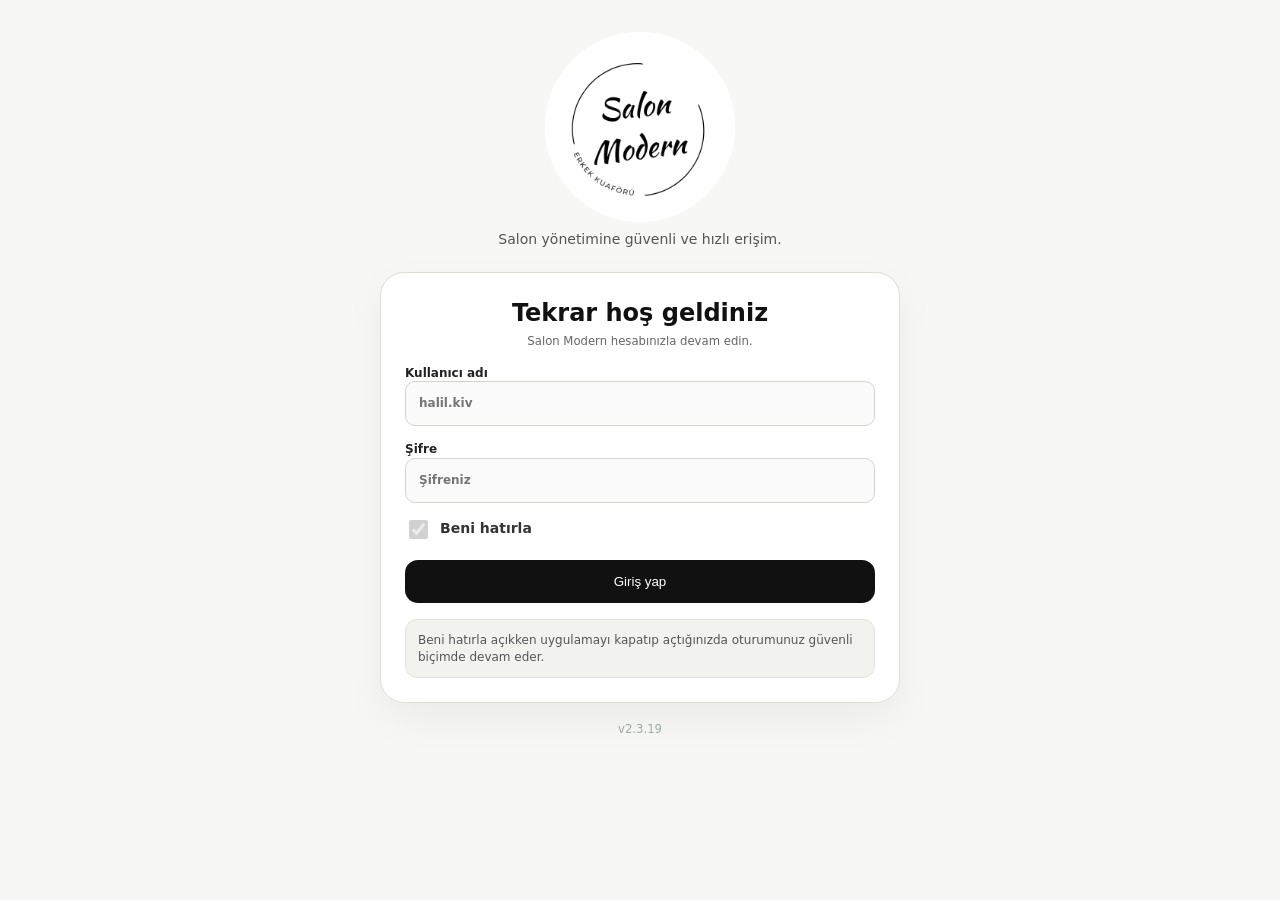
==== commit a370aee5: "fix: bind final customer picker and history autofill" ====
--- a/index.html
+++ b/index.html
@@ -1042,6 +1042,19 @@
     button.onclick=choose;
   });panel.style.pointerEvents=matches.length?'auto':'none';panel.classList.toggle('show',Boolean(matches.length));
 };
+window.filterCustomers=filterCustomers;
+window.applyCustomerHistory=applyCustomerHistory;
+(function bindReliableAppointmentCustomerPicker(){
+  var input=document.getElementById('appointmentCustomer');if(!input||input.dataset.reliablePickerBound==='1')return;
+  input.dataset.reliablePickerBound='1';
+  function exactMatch(){
+    var client=clientForName(input.value);
+    if(client)applyCustomerHistory(client);
+  }
+  input.addEventListener('input',function(){window.filterCustomers()});
+  input.addEventListener('change',exactMatch);
+  input.addEventListener('blur',function(){setTimeout(exactMatch,0)});
+})();
 function whatsappAppointmentUrl(customer,phone,date,time,staffName,amount){var d=new Date(date+'T12:00:00'),dateText=d.toLocaleDateString('tr-TR',{day:'numeric',month:'long',weekday:'long'}).replace(/^([^,]+),\s*(.+)$/,'$2 $1'),message='Merhaba '+customer+',\n\nSalon Modern randevu bilgileriniz:\n\n📅 Tarih: '+dateText+'\n🕒 Saat: '+time+'\n👤 Çalışan: '+staffName+'\nÜcret: '+Number(amount||0).toLocaleString('tr-TR')+' TL\n\nSizi bekliyoruz.';return 'https://wa.me/'+whatsappPhone(phone)+'?text='+encodeURIComponent(message)}
 function whatsappReminderUrl(customer,phone,date,time,staffName){var d=new Date(date+'T12:00:00'),dateText=d.toLocaleDateString('tr-TR',{day:'numeric',month:'long',weekday:'long'}).replace(/^([^,]+),\s*(.+)$/,'$2 $1'),message='Merhaba '+customer+',\n\nSalon Modern randevunuzu hatırlatmak isteriz.\n\n📅 Tarih: '+dateText+'\n🕒 Saat: '+time+'\n👤 Çalışan: '+staffName+'\n\nSizi bekliyoruz.';return 'https://wa.me/'+whatsappPhone(phone)+'?text='+encodeURIComponent(message)}
 var nativeReminderIdsKey='salonModernNativeReminderIdsV2';
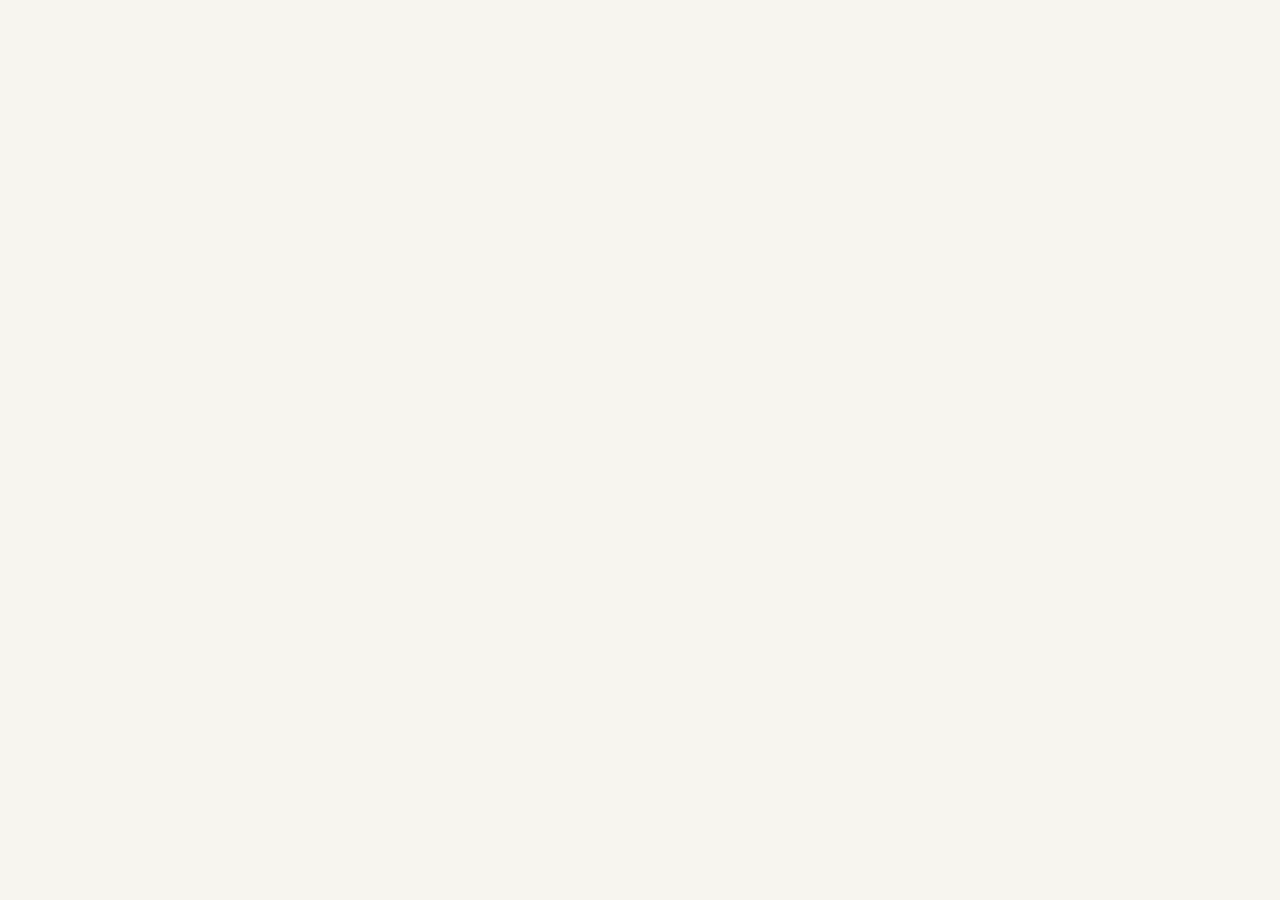
==== commit e96913ff: "fix: keep calendar-selected employee on customer autofill" ====
--- a/index.html
+++ b/index.html
@@ -846,7 +846,7 @@
   if(last){
     var operation=document.getElementById('appointmentOperation'),staffSelect=document.getElementById('appointmentStaff'),amount=document.getElementById('appointmentAmount');
     if(operation&&last.operation){renderServiceOptions(last.operation);operation.value=last.operation}
-    if(staffSelect&&last.staff&&Array.from(staffSelect.options).some(function(option){return option.value===last.staff}))staffSelect.value=last.staff;
+    /* Customer history must never overwrite the employee chosen from the calendar slot. */
     if(amount&&last.operation){var service=serviceByName(last.operation);amount.value=Number(service?.price||last.amount||0)}
   }
 }
@@ -1088,7 +1088,7 @@
     /* Yalnız peşin/normal yeni randevu başarıyla kaydedildikten sonra mevcut
        yönetilebilir şablonla WhatsApp'ı aç. Borçlu kayıtlar ve güncellemeler
        mevcut ayrı kurallarını korur. */
-    var savedWhatsAppUrl=!originalId&&!onDebt&&phone?whatsappAppointmentUrl(customer,phone,date,time,employee.full_name||employee.name||staffName,amount):'';
+    var savedWhatsAppUrl=!onDebt&&phone?(originalId?(appointmentUpdateNeedsWhatsApp(original,employee.id,date,time,employee.full_name||employee.name||staffName)?whatsappAppointmentUpdateUrl(customer,phone,date,time,employee.full_name||employee.name||staffName,amount,operation):''):whatsappAppointmentUrl(customer,phone,date,time,employee.full_name||employee.name||staffName,amount)):'';
     editingAppointmentId=null;closeAppointmentModal();teamCalendarDate=date;teamCalendarMode='day';showPage('calendar');renderCalendar();showAppToast(originalId?'Randevu güncellendi':'Randevu kaydedildi',onDebt?'Randevu ve borç kaydı güncellendi.':(rows.length>1?rows.length+' randevu eklendi.':'Takvim ve ciro güncellendi.'));
     Promise.resolve(reloadRemoteData()).then(function(){if(onDebt)return loadV151Supplement()}).catch(function(error){console.warn('[appointment-save] refresh failed',error)});
     if(savedWhatsAppUrl){window.location.href=savedWhatsAppUrl}
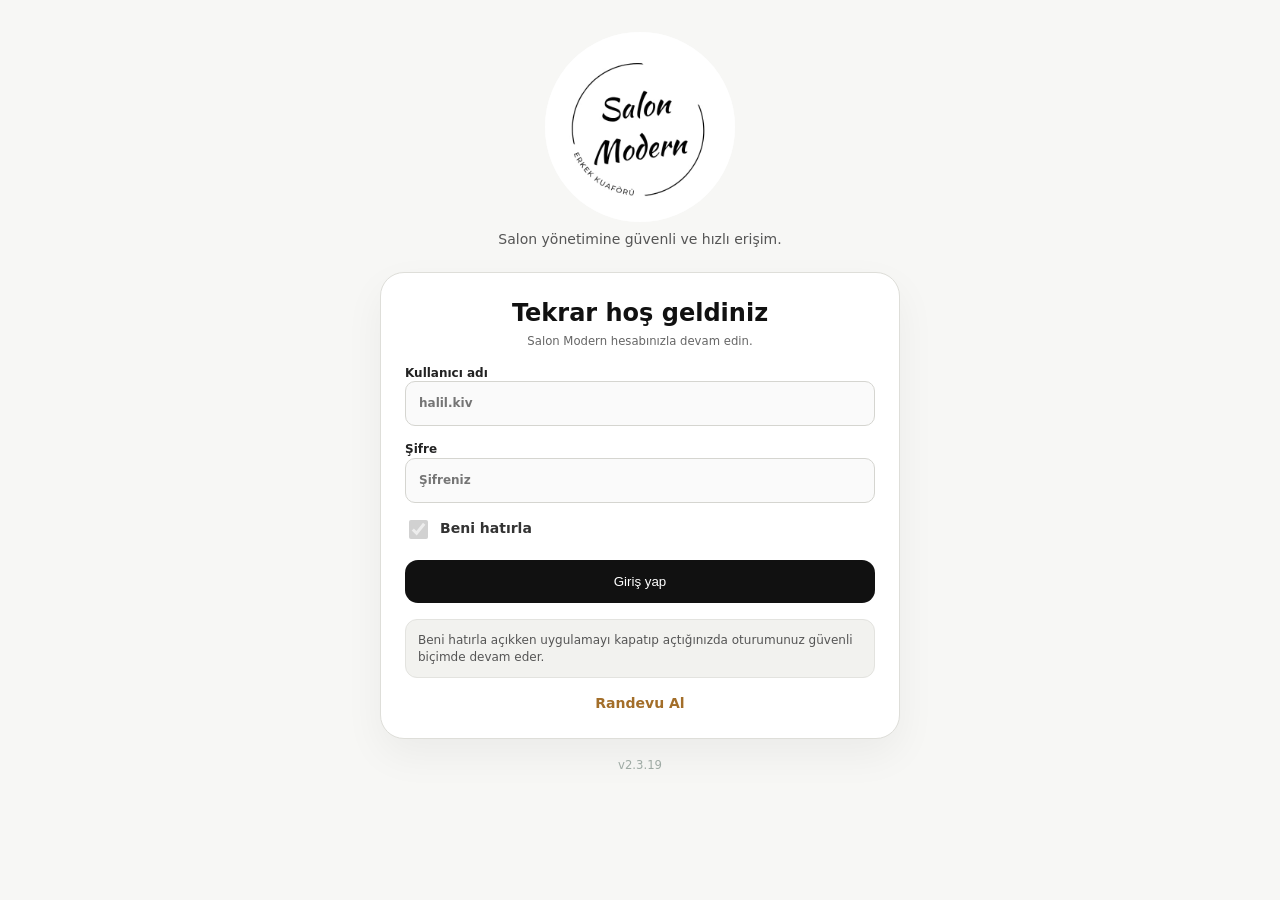
==== commit bb30a0ca: "Add secure customer booking request flow" ====
--- a/index.html
+++ b/index.html
@@ -1066,7 +1066,7 @@
 function appointmentUpdateNeedsWhatsApp(original,newEmployeeId,newDate,newTime,newStaffName){if(!original)return false;var oldEmployeeId=original.employeeId||original.employee_id||'',employeeChanged=oldEmployeeId&&newEmployeeId?String(oldEmployeeId)!==String(newEmployeeId):String(original.staff||'')!==String(newStaffName||''),oldDate=appointmentDate(original),dateChanged=String(oldDate||'')!==String(newDate||''),oldTime=String(original.time||'').replace('.',':').slice(0,5),nextTime=String(newTime||'').replace('.',':').slice(0,5);return employeeChanged||dateChanged||oldTime!==nextTime}
 saveAppointment=async function(event){
   event.preventDefault();if(!currentUser)return;
-  var isManager=currentUser.role==='yonetici',customer=document.getElementById('appointmentCustomer').value.trim(),phone=document.getElementById('appointmentPhone')?.value.trim()||'',operation=document.getElementById('appointmentOperation').value,date=document.getElementById('appointmentDate').value,time=document.getElementById('appointmentTime').value,staffName=isManager?document.getElementById('appointmentStaff').value:currentUser.name,amount=Number(document.getElementById('appointmentAmount').value),service=serviceByName(operation),employee=isManager?profileForEmployeeName(staffName):remoteProfiles.find(function(profile){return profile.id===currentUser.id&&profile.active}),originalId=editingAppointmentId,original=originalId?appts.find(function(item){return String(item.id)===String(originalId)}):null,existingDebt=originalId?remoteDebts.find(function(item){return String(item.appointment_id)===String(originalId)&&item.status==='open'}):null,onDebt=isManager&&document.getElementById('appointmentOnDebt')?.checked;
+  var isManager=currentUser.role==='yonetici',customer=document.getElementById('appointmentCustomer').value.trim(),phone=document.getElementById('appointmentPhone')?.value.trim()||'',operation=document.getElementById('appointmentOperation').value,date=document.getElementById('appointmentDate').value,time=document.getElementById('appointmentTime').value,staffName=isManager?document.getElementById('appointmentStaff').value:currentUser.name,amount=Number(document.getElementById('appointmentAmount').value),service=serviceByName(operation),employee=isManager?profileForEmployeeName(staffName):remoteProfiles.find(function(profile){return profile.id===currentUser.id&&profile.active}),originalId=editingAppointmentId,original=originalId?appts.find(function(item){return String(item.id)===String(originalId)}):null,existingDebt=originalId?remoteDebts.find(function(item){return String(item.appointment_id)===String(originalId)}):null,onDebt=isManager&&document.getElementById('appointmentOnDebt')?.checked;
   if(!customer||!service||!employee||!date||!time||!Number.isFinite(amount)||amount<0){showAppToast('Eksik bilgi','Müşteri, işlem, ücret, tarih ve saat bilgilerini kontrol edin.');return}
   var interval=editingAppointmentId?0:Number(document.getElementById('appointmentRepeatWeeks')?.value||0),total=interval?Number(document.getElementById('appointmentRepeatCount')?.value||2):1,dates=Array.from({length:total},function(_,index){return salonDateAfterWeeks(date,interval*index)});
   for(var i=0;i<dates.length;i++){if(closedSlotFor(dates[i],time,30,employee.id)){showAppToast('Kapalı saat',friendlyDate(dates[i])+' tarihindeki saat kapalı.');return}if(appointmentConflictFor(dates[i],time,30,employee.id,editingAppointmentId)){showAppToast('Saat dolu',friendlyDate(dates[i])+' tarihinde çakışan randevu var.');return}}
@@ -1077,7 +1077,7 @@
       var debtRows=(result.data||[]).map(function(saved,index){return {appointment_id:saved.id,client_id:clientId,client_name:customer,amount:amount,debt_date:dates[index],status:'open'}});
       if(!existingDebt&&!debtRows.length)throw new Error('Randevu kaydı doğrulanamadığı için borç oluşturulmadı.');
       var debtResult=existingDebt
-        ?await salonDb.from('customer_debts').update({client_id:clientId,client_name:customer,amount:amount,debt_date:date}).eq('id',existingDebt.id).select('id,appointment_id,client_id,amount,status')
+        ?await salonDb.from('customer_debts').update({client_id:clientId,client_name:customer,amount:amount,original_amount:amount,paid_amount:0,debt_date:date,status:'open',paid_at:null}).eq('id',existingDebt.id).select('id,appointment_id,client_id,amount,status')
         :await salonDb.from('customer_debts').insert(debtRows).select('id,appointment_id,client_id,amount,status');
       var expectedDebtCount=existingDebt?1:debtRows.length;
       if(debtResult.error||!debtResult.data||debtResult.data.length!==expectedDebtCount){
@@ -1085,10 +1085,9 @@
         throw debtResult.error||new Error('Borç kaydı sunucu tarafından doğrulanamadı.');
       }
     }
-    /* Yalnız peşin/normal yeni randevu başarıyla kaydedildikten sonra mevcut
-       yönetilebilir şablonla WhatsApp'ı aç. Borçlu kayıtlar ve güncellemeler
-       mevcut ayrı kurallarını korur. */
-    var savedWhatsAppUrl=!onDebt&&phone?(originalId?(appointmentUpdateNeedsWhatsApp(original,employee.id,date,time,employee.full_name||employee.name||staffName)?whatsappAppointmentUpdateUrl(customer,phone,date,time,employee.full_name||employee.name||staffName,amount,operation):''):whatsappAppointmentUrl(customer,phone,date,time,employee.full_name||employee.name||staffName,amount)):'';
+    /* Yeni randevu borçlu olsa da mevcut şablonla WhatsApp'ı aç. Mevcut
+       randevuda ise yalnız tarih, saat veya çalışan değişikliği mesaj açar. */
+    var savedWhatsAppUrl=phone?(originalId?(appointmentUpdateNeedsWhatsApp(original,employee.id,date,time,employee.full_name||employee.name||staffName)?whatsappAppointmentUpdateUrl(customer,phone,date,time,employee.full_name||employee.name||staffName,amount,operation):''):whatsappAppointmentUrl(customer,phone,date,time,employee.full_name||employee.name||staffName,amount)):'';
     editingAppointmentId=null;closeAppointmentModal();teamCalendarDate=date;teamCalendarMode='day';showPage('calendar');renderCalendar();showAppToast(originalId?'Randevu güncellendi':'Randevu kaydedildi',onDebt?'Randevu ve borç kaydı güncellendi.':(rows.length>1?rows.length+' randevu eklendi.':'Takvim ve ciro güncellendi.'));
     Promise.resolve(reloadRemoteData()).then(function(){if(onDebt)return loadV151Supplement()}).catch(function(error){console.warn('[appointment-save] refresh failed',error)});
     if(savedWhatsAppUrl){window.location.href=savedWhatsAppUrl}
@@ -1444,4 +1443,4 @@
 installCashTracking();
 syncCurrentTimeLineVisibility();
 if('serviceWorker' in navigator&&/^https?:$/.test(location.protocol))navigator.serviceWorker.register('sw.js',{scope:'./'}).catch(function(error){console.warn('Service worker kaydedilemedi:',error)});setTimeout(function(){startRemoteApp()},0);
-</script><script src="smart-customer-analysis-1.7.0.js"></script><script src="salon-phase2-1.8.0.js"></script><script src="salon-assistant-2.0.0.js"></script><script src="salon-voice-2.1.0.js"></script><script src="salon-finance-2.3.0.js"></script><script src="salon-ui-2.3.12.js"></script><script src="salon-performance-2.3.14.js"></script><script src="salon-debt-visibility-2.3.15.js"></script><script src="salon-ui-fixes-2.3.16.js"></script><script>(function(){var originalShowPage=window.showPage,refreshInFlight=false;window.showPage=function(id){var target=id==='appointments'?'calendar':id,result=originalShowPage.apply(this,arguments);if(target==='calendar'&&window.currentUser&&!refreshInFlight&&typeof window.reloadRemoteData==='function'){refreshInFlight=true;Promise.resolve(window.reloadRemoteData()).catch(function(error){if(typeof window.showAppToast==='function')window.showAppToast('Takvim güncellenemedi',error&&error.message||'Randevular alınamadı.');}).finally(function(){refreshInFlight=false})}return result};window.remoteAppointment=(function(previous){return function(item){var mapped=previous(item);mapped.status=item&&item.status||'confirmed';mapped.clientPhone=item&&item.client_phone||mapped.phone||'';return mapped}})(window.remoteAppointment);})();</script><script src="appointment-management-2.3.26.js"></script><script src="salon-web-push.js"></script><script src="pwa-stability-2.3.20.js"></script><script src="pwa-recovery-2.3.21.js"></script><script src="pwa-device-session-2.3.22.js"></script><script src="pwa-back-navigation-2.3.23.js"></script><script src="pwa-desktop-layout-2.3.24.js"></script><script src="pwa-auth-contact-cleanup-2.3.25.js"></script><script src="appointment-cancel-button-2.3.27.js"></script><script src="appointment-debt-warning-2.3.28.js"></script><script src="debt-account-groups-2.3.29.js"></script><script src="appointment-form-actions-2.3.30.js"></script></body></html>
+</script><script src="smart-customer-analysis-1.7.0.js"></script><script src="salon-phase2-1.8.0.js"></script><script src="salon-assistant-2.0.0.js"></script><script src="salon-voice-2.1.0.js"></script><script src="salon-finance-2.3.0.js"></script><script src="salon-ui-2.3.12.js"></script><script src="salon-performance-2.3.14.js"></script><script src="salon-debt-visibility-2.3.15.js"></script><script src="salon-ui-fixes-2.3.16.js"></script><script>(function(){var originalShowPage=window.showPage,refreshInFlight=false;window.showPage=function(id){var target=id==='appointments'?'calendar':id,result=originalShowPage.apply(this,arguments);if(target==='calendar'&&window.currentUser&&!refreshInFlight&&typeof window.reloadRemoteData==='function'){refreshInFlight=true;Promise.resolve(window.reloadRemoteData()).catch(function(error){if(typeof window.showAppToast==='function')window.showAppToast('Takvim güncellenemedi',error&&error.message||'Randevular alınamadı.');}).finally(function(){refreshInFlight=false})}return result};window.remoteAppointment=(function(previous){return function(item){var mapped=previous(item);mapped.status=item&&item.status||'confirmed';mapped.clientPhone=item&&item.client_phone||mapped.phone||'';return mapped}})(window.remoteAppointment);})();</script><script src="appointment-management-2.3.26.js"></script><script src="salon-web-push.js"></script><script src="pwa-stability-2.3.20.js"></script><script src="pwa-recovery-2.3.21.js"></script><script src="pwa-device-session-2.3.22.js"></script><script src="pwa-back-navigation-2.3.23.js"></script><script src="pwa-desktop-layout-2.3.24.js"></script><script src="pwa-auth-contact-cleanup-2.3.25.js"></script><script src="appointment-cancel-button-2.3.27.js"></script><script src="appointment-debt-warning-2.3.28.js"></script><script src="debt-account-groups-2.3.29.js"></script><script src="appointment-form-actions-2.3.30.js"></script><script src="booking-requests-admin-2.4.0.js"></script></body></html>
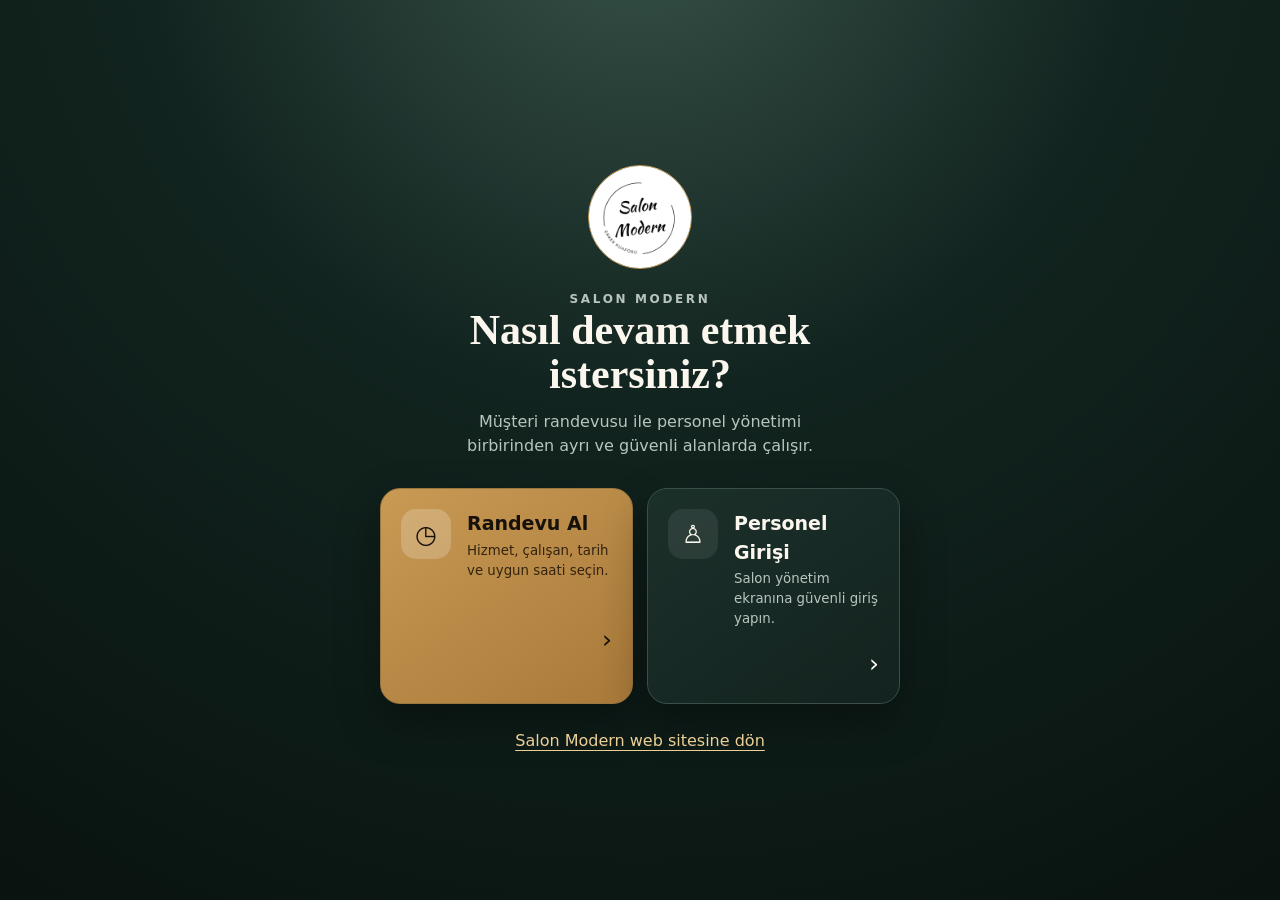
==== commit 52998c34: "feat: separate staff and customer booking entry" ====
--- a/index.html
+++ b/index.html
@@ -1,1446 +1,44 @@
 <!doctype html>
-<html lang="tr" data-auth-state="INITIALIZING">
+<html lang="tr">
 <head>
-<style>html[data-auth-state="INITIALIZING"] #auth{display:none!important}</style>
-<meta charset="utf-8"><meta name="viewport" content="width=device-width,initial-scale=1">
-<title>Salon Modern — Yönetim</title>
-<style>
-:root{--ink:#172022;--muted:#6e7778;--cream:#f7f5ef;--paper:#fffdf9;--line:#e7e2d8;--gold:#b88746;--dark:#1d2927;--green:#2f765e;--red:#a9514d}*{box-sizing:border-box}body{margin:0;background:#e8e5dd;color:var(--ink);font:14px/1.4 Inter,ui-sans-serif,system-ui,-apple-system,"Segoe UI",sans-serif}.app{max-width:440px;min-height:100vh;margin:auto;background:var(--cream);padding-bottom:24px}.top{background:var(--dark);color:white;padding:24px 20px 23px;border-radius:0 0 28px 28px}.topline{display:flex;justify-content:space-between;align-items:center}.brand{font-size:20px;font-weight:700;letter-spacing:.2px}.brand span{color:#e6bd78}.date{color:#c7d1ca;font-size:12px;margin-top:3px}.bell,.menu-button{width:34px;height:34px;border:1px solid #53645e;border-radius:50%;display:grid;place-items:center;background:transparent;color:white}.menu-button{font-size:18px}.top-brand{flex:1;margin-left:10px}.greeting{margin:26px 0 0;font-size:25px;font-weight:650;letter-spacing:-.6px}.greeting b{color:#e6bd78}.today{margin-top:6px;color:#c7d1ca}.content{padding:20px}.balance{background:linear-gradient(135deg,#c39350,#a87437);color:white;padding:19px;border-radius:18px;box-shadow:0 9px 20px #ad7e3d33}.balance small{opacity:.84}.balance h1{font-size:29px;margin:5px 0 18px;letter-spacing:-1px}.balance-row{border-top:1px solid #ffffff44;padding-top:12px;display:flex;justify-content:space-between;font-size:12px}.balance-row strong{display:block;font-size:14px;margin-top:2px}.section{display:flex;justify-content:space-between;align-items:end;margin:25px 0 12px}.section h2{font-size:17px;margin:0;letter-spacing:-.3px}.link{border:0;background:none;color:#9a6c2f;padding:0;font:inherit;font-weight:600}.actions{display:grid;grid-template-columns:repeat(4,1fr);gap:9px}.action{border:0;background:var(--paper);border-radius:14px;padding:12px 4px 10px;color:var(--ink);box-shadow:0 2px 8px #332f2508;font:12px inherit}.icon{width:35px;height:35px;background:#f4ecdf;color:#a36e29;display:grid;place-items:center;margin:0 auto 7px;border-radius:11px;font-size:18px}.chart{background:var(--paper);padding:16px;border-radius:17px}.chart-head{display:flex;justify-content:space-between}.chart-title{font-weight:650}.positive{color:var(--green);font-weight:650}.bars{height:108px;margin-top:15px;display:flex;align-items:end;justify-content:space-around;border-bottom:1px solid var(--line)}.bar{width:22px;background:#e9dcc7;border-radius:8px 8px 2px 2px;position:relative}.bar.active{background:var(--gold)}.bar i{font-style:normal;color:var(--muted);position:absolute;top:calc(100% + 6px);font-size:10px;left:50%;transform:translateX(-50%)}.appointment,.staff{background:var(--paper);border-radius:15px;padding:13px;display:flex;gap:11px;align-items:center;margin-bottom:9px}.avatar{width:42px;height:42px;border-radius:50%;background:#d6b08a;display:grid;place-items:center;color:white;font-weight:700;flex:none}.avatar.alt{background:#839f9c}.item-main{flex:1;min-width:0}.item-main strong{display:block}.item-main small{color:var(--muted);display:block;margin-top:2px}.time{color:#a36e29;font-weight:650;font-size:12px}.percent{background:#e7f1eb;color:#287059;border-radius:8px;padding:4px 7px;font-size:12px;font-weight:700}.nav{display:none}.page{display:none}.page.active{display:block}.back{border:0;background:none;padding:0;color:#a36e29;font:inherit}.page-title{font-size:25px;margin:9px 0 18px}.total{background:var(--dark);color:white;border-radius:16px;padding:17px;margin-bottom:16px}.total small{color:#c9d2cc}.total strong{font-size:25px;display:block;margin-top:4px}.tx{display:flex;align-items:center;gap:10px;padding:12px 0;border-bottom:1px solid var(--line)}.tx:last-child{border:0}.tx-icon{width:34px;height:34px;border-radius:10px;background:#f4ecdf;display:grid;place-items:center}.amount{margin-left:auto;font-weight:700}.plus{color:var(--green)}.minus{color:var(--red)}.fab{width:100%;border:0;background:var(--dark);color:white;border-radius:12px;padding:13px;font:600 14px inherit;margin:4px 0 14px}.staff{cursor:pointer}.remove{border:0;background:none;color:var(--red);font-size:18px}.modal{position:fixed;inset:0;background:#17202288;display:none;align-items:end;z-index:3}.modal.show{display:flex}.sheet{background:var(--paper);width:min(440px,100%);margin:auto;padding:21px;border-radius:23px 23px 0 0}.sheet h2{margin:0 0 14px}.field{display:block;font-size:12px;font-weight:600;margin:11px 0 5px}.field input,.field select{width:100%;border:1px solid var(--line);border-radius:10px;padding:11px;background:#fff;font:inherit}.row{display:grid;grid-template-columns:1fr 1fr;gap:10px}.save{width:100%;border:0;background:var(--gold);color:white;border-radius:11px;padding:13px;font:600 14px inherit;margin-top:18px}.empty{padding:25px;text-align:center;color:var(--muted)}.auth{max-width:440px;min-height:100vh;margin:auto;background:var(--dark);color:white;padding:68px 24px 32px}.auth-brand{font-size:30px;font-weight:750}.auth-brand span{color:#e6bd78}.auth p{color:#c7d1ca;margin:7px 0 28px}.login-card{background:var(--paper);color:var(--ink);padding:21px;border-radius:22px}.login-card h1{font-size:22px;margin:0 0 3px}.login-card small{color:var(--muted)}.login-card .field{margin-top:15px}.login-card .save{background:var(--dark)}.notice{display:none;color:var(--red);font-size:12px;margin-top:10px}.role{font-size:11px;padding:3px 7px;border-radius:7px;background:#f4ecdf;color:#936329;font-weight:700}.account{font-size:11px;color:#c7d1ca;text-align:right}.user-tools{display:flex;gap:8px;margin-bottom:16px}.user-tools .fab{margin:0}.danger{background:#fff0ee;color:#a9514d}.security{background:#f0f5f1;padding:12px;border-radius:12px;font-size:12px;color:#3b6556;margin-top:16px}.hidden{display:none!important}.drawer-layer{position:fixed;inset:0;background:#17202277;display:none;z-index:9}.drawer-layer.open{display:block}.drawer{width:300px;min-height:100%;background:var(--paper);padding:24px 17px}.drawer-top{display:flex;justify-content:space-between;align-items:center;margin-bottom:26px}.drawer-brand{font-size:20px;font-weight:700}.drawer-brand span{color:#a36e29}.drawer-close{border:0;background:none;color:var(--muted);font-size:24px}.drawer button.menu-item{width:100%;border:0;background:transparent;color:var(--ink);padding:12px 10px;text-align:left;font:500 14px inherit;border-radius:10px}.drawer button.menu-item:hover{background:#f4ecdf}.drawer-separator{border:0;border-top:1px solid var(--line);margin:12px 0}.calendar-tabs{display:grid;grid-template-columns:repeat(3,1fr);background:#efeae0;border-radius:12px;padding:3px;gap:3px}.calendar-tabs button{border:0;background:transparent;padding:9px 4px;border-radius:9px;color:var(--muted);font:600 12px inherit}.calendar-tabs button.active{background:var(--paper);color:var(--ink)}.timeline-row{display:flex;gap:11px;padding:11px 0;border-bottom:1px solid var(--line)}.timeline-row:last-child{border:0}.week-grid{display:grid;grid-template-columns:repeat(7,1fr);gap:5px;margin-top:16px}.week-day{background:var(--paper);border-radius:11px;min-height:92px;padding:7px 4px;text-align:center;font-size:11px}.week-day strong{display:block;font-size:12px}.week-dot{width:6px;height:6px;background:#b88746;border-radius:50%;margin:7px auto 0}.month-grid{display:grid;grid-template-columns:repeat(7,1fr);gap:5px;margin-top:14px}.month-grid div{min-height:38px;background:var(--paper);border-radius:9px;padding:6px;font-size:11px}.month-grid .current{background:#dcb986;color:white}.stats-grid{display:grid;grid-template-columns:1fr 1fr;gap:10px}.stat-box{background:var(--paper);padding:14px;border-radius:14px}.stat-box small{color:var(--muted)}.stat-box strong{display:block;font-size:21px;margin-top:5px}
-.calendar-day{margin-top:16px;border-top:1px solid var(--line)}.calendar-slot{width:100%;min-height:66px;border:0;border-bottom:1px solid var(--line);background:transparent;display:grid;grid-template-columns:52px 1fr;padding:0;text-align:left;position:relative}.calendar-slot:active{background:#f4ecdf}.slot-time{color:var(--muted);font-size:11px;padding:9px 6px 0 0}.slot-body{border-left:1px solid var(--line);padding:5px 0 5px 8px;min-height:65px}.calendar-event{width:100%;border:0;background:#ead8bd;color:var(--ink);border-left:4px solid var(--gold);border-radius:8px;padding:7px 9px;text-align:left;font:12px inherit;cursor:grab}.calendar-event:active{cursor:grabbing}.calendar-event strong,.calendar-event small{display:block}.calendar-event small{margin-top:2px;color:#654d30}.calendar-slot.drag-over .slot-body{background:#f4ecdf}.calendar-hint{margin-top:12px;color:var(--muted);font-size:12px}
-.date-quick{display:flex;gap:8px;margin-top:6px}.date-quick button{border:0;background:#f4ecdf;color:#936329;border-radius:7px;padding:5px 7px;font:600 11px inherit}.date-caption{display:block;color:var(--muted);font-size:11px;margin-top:4px}
-.team-calendar{display:grid;grid-template-columns:42px repeat(4,minmax(0,1fr));border:1px solid var(--line);border-radius:13px;overflow:hidden;margin-top:15px}.team-calendar>div{min-width:0;border-right:1px solid var(--line);border-bottom:1px solid var(--line)}.team-calendar>div:nth-child(5n){border-right:0}.team-calendar .team-head{background:#f4ecdf;padding:8px 3px;text-align:center;font-size:10px;font-weight:700;overflow-wrap:anywhere}.team-calendar .team-time{padding:10px 3px;color:var(--muted);font-size:10px}.team-calendar .team-cell{min-height:52px;padding:4px;background:var(--paper);cursor:pointer}.team-calendar .team-cell:active{background:#f4ecdf}.team-calendar .free-slot{display:block;color:#a5aaa6;text-align:center;font-size:10px;margin-top:12px}.team-calendar .team-event{width:100%;border:0;background:#ead8bd;border-left:3px solid var(--gold);border-radius:6px;padding:4px;text-align:left;font:10px inherit;overflow:hidden}.team-calendar .team-event strong,.team-calendar .team-event small{display:block;white-space:nowrap;overflow:hidden;text-overflow:ellipsis}.team-calendar .team-event small{color:#654d30;margin-top:2px}.team-calendar .team-cell.drag-over{background:#f4ecdf}.team-calendar-wrap{overflow-x:auto;padding-bottom:3px}
-.calendar-date-nav{display:flex;align-items:center;justify-content:space-between;margin:14px 0 6px}.calendar-date-nav button{border:0;background:#f4ecdf;color:#936329;border-radius:9px;padding:7px 10px;font:700 16px inherit}.calendar-date-nav strong{font-size:14px;text-align:center}
-.team-month-grid{display:grid;grid-template-columns:repeat(7,1fr);gap:5px;margin-top:13px}.team-month-grid button{border:0;background:var(--paper);border-radius:9px;min-height:46px;padding:5px;color:var(--ink);font:12px inherit}.team-month-grid button.current{background:#dcb986;color:white}.team-month-grid button.muted{opacity:.35}.team-month-grid small{display:block;margin-top:3px;font-size:10px}.calendar-date-title{cursor:pointer}
-.team-calendar button.team-head{border:0;border-radius:0;color:var(--ink);cursor:pointer}.team-calendar.single>div:nth-child(2n){border-right:0}
-.app-toast{position:fixed;left:50%;bottom:22px;transform:translateX(-50%);width:min(400px,calc(100% - 32px));background:#1d2927;color:white;border-left:4px solid #dcb986;border-radius:12px;padding:13px 15px;z-index:20;box-shadow:0 10px 30px #0003}.app-toast strong,.app-toast small{display:block}.app-toast small{color:#d4ddd7;margin-top:3px}
-.team-calendar .team-time,.team-calendar .duration-time{color:#394240!important;font-size:11px!important;font-weight:750!important}
-.team-calendar .team-head{color:#111!important;font-size:12px!important;font-weight:850!important;letter-spacing:-.1px}
-.calendar-date-nav .calendar-date-title{color:#111!important;font-size:17px!important;font-weight:850!important;line-height:1.25}
-.calendar-date-nav .calendar-date-title .role{display:inline-block;margin-top:3px;color:#744e1e!important;background:#f0e3cf!important;font-size:12px!important;font-weight:800!important;padding:3px 7px}
-</style><meta name="theme-color" content="#0d2925"><meta name="apple-mobile-web-app-capable" content="yes"><meta name="apple-mobile-web-app-status-bar-style" content="black-translucent"><link rel="apple-touch-icon" href="salon_brand_logo.jpg"><link rel="manifest" href="manifest.webmanifest"></head>
-<body><section class="auth" id="auth"><div class="auth-brand">Salon <span>Modern</span></div><p>Salon yönetim alanına güvenli erişim.</p><form class="login-card" id="loginForm" onsubmit="login(event)"><h1>Hoş geldiniz</h1><small>Kullanıcı adı ve şifrenizle giriş yapın</small><label class="field">Kullanıcı adı<input id="loginUsername" autocomplete="username" required placeholder="halil.kiv"></label><label class="field">Şifre<input id="loginPassword" type="password" autocomplete="current-password" required placeholder="Şifreniz"></label><div class="notice" id="loginError">Kullanıcı adı veya şifre hatalı.</div><button class="save">Güvenli giriş yap</button><div class="security">Şifreler cihazınızda PBKDF2 + SHA-256 ile özetlenerek saklanır.</div></form><form class="login-card hidden" id="setupForm" onsubmit="setupAdmin(event)"><h1>İlk kurulum</h1><small>Dört hesabın ilk şifresini belirleyin. Her çalışan girişten sonra şifresini değiştirebilir.</small><label class="field">İlk ortak şifre<input id="setupPassword" type="password" minlength="8" required placeholder="En az 8 karakter"></label><button class="save">4 hesabı oluştur</button><div class="security">Hesaplar: halil.kiv, mehmet.safakoglu, cengiz.bavkir ve talip.kose</div></form></section><main class="app hidden" id="app">
-<section id="home" class="page active"><header class="top"><div class="topline"><button class="menu-button" onclick="toggleDrawer()" aria-label="Menüyü aç">☰</button><div class="top-brand"><div class="brand">Salon <span>Modern</span></div><div class="date">8 Ağustos 2026, Cumartesi</div></div><button class="bell" onclick="showPage('admin')" aria-label="Yönetim paneli">⚙</button></div><div class="greeting">Günaydın, <b id="welcomeName">Elif</b></div><div class="today" id="todayText">Bugün 8 randevunuz var</div></header><div class="content"><div class="balance" id="summaryCard"><small>Bu ay toplam ciro</small><h1>₺ 84.650</h1><div class="balance-row"><div>Net kâr<strong>₺ 32.120</strong></div><div>Bekleyen ödeme<strong>₺ 4.800</strong></div><div>Hedef<strong>% 76</strong></div></div></div><div class="section"><h2>Hızlı işlemler</h2></div><div class="actions"><button class="action" onclick="openModal('İşlem ekle')"><div class="icon">＋</div>İşlem ekle</button><button class="action" onclick="showPage('team')"><div class="icon">♙</div>Çalışanlar</button><button class="action" onclick="showPage('finance')"><div class="icon">₺</div>Muhasebe</button><button class="action" onclick="showPage('appointments')"><div class="icon">◷</div>Randevular</button></div><div class="section manager-only"><h2>Haftalık gelir</h2><button class="link" onclick="showPage('finance')">Detaylar</button></div><div class="chart manager-only"><div class="chart-head"><span class="chart-title">₺ 18.460</span><span class="positive">↑ %12,4</span></div><div class="bars"><div class="bar" style="height:45%"><i>Pzt</i></div><div class="bar" style="height:62%"><i>Sal</i></div><div class="bar" style="height:50%"><i>Çar</i></div><div class="bar active" style="height:88%"><i>Per</i></div><div class="bar" style="height:72%"><i>Cum</i></div><div class="bar" style="height:36%"><i>Cmt</i></div></div></div><div class="section"><h2 id="nextTitle">Sıradaki randevular</h2><button class="link" onclick="showPage('appointments')">Tümü</button></div><div id="next"></div></div></section>
-<section id="finance" class="page"><div class="content"><button class="back" onclick="showPage('home')">‹ Ana sayfa</button><h1 class="page-title">Muhasebe</h1><div class="total"><small>Ağustos net bakiyesi</small><strong>₺ 32.120</strong><small>Gelir ₺84.650 · Gider ₺52.530</small></div><button class="fab" onclick="openModal('Gelir / gider ekle')">＋ Yeni kayıt ekle</button><div class="section"><h2>Son işlemler</h2><button class="link">Filtrele</button></div><div id="transactions"></div></div></section>
-<section id="team" class="page"><div class="content"><button class="back" onclick="showPage('home')">‹ Ana sayfa</button><h1 class="page-title">Çalışanlar</h1><div class="security">Bir çalışanın prim yüzdesini güncellemek için kartındaki “Prim düzenle” seçeneğini kullanın.</div><div id="staffList"></div></div></section>
-<section id="appointments" class="page"><div class="content"><button class="back" onclick="showPage('home')">‹ Ana sayfa</button><h1 class="page-title" id="appointmentPageTitle">Randevular</h1><button class="fab" onclick="openAppointmentModal()">＋ Yeni randevu oluştur</button><div id="allAppointments"></div><div class="section"><h2 id="operationsTitle">Yapılan işlemler</h2></div><div id="myOperations"></div></div></section>
-<section id="calendar" class="page"><div class="content"><div style="display:flex;align-items:center;gap:12px;margin-bottom:18px"><button class="menu-button" style="background:var(--dark);border-color:var(--dark);flex:none" onclick="toggleDrawer()" aria-label="Menüyü aç">☰</button><h1 class="page-title" style="margin:0">Takvim</h1></div><div class="calendar-tabs"><button class="active" onclick="setCalendarView('day',this)">Gün</button><button onclick="setCalendarView('week',this)">Hafta</button><button onclick="setCalendarView('month',this)">Ay</button></div><div id="calendarContent"></div></div></section>
-<section id="statistics" class="page"><div class="content"><button class="back" onclick="showPage('home')">‹ Ana sayfa</button><h1 class="page-title">İstatistikler</h1><div class="stats-grid" id="statsGrid"></div><div class="section"><h2 id="statsTitle">İşlem dağılımı</h2></div><div class="chart"><div class="chart-head"><span class="chart-title" id="statsLabel">Randevu durumu</span><span class="positive" id="statsDetail">—</span></div><div class="bars" id="statsBars"></div></div></div></section>
-<section id="admin" class="page"><div class="content"><button class="back" onclick="showPage('home')">‹ Ana sayfa</button><h1 class="page-title">Yönetim paneli</h1><div class="total"><small>Aktif oturum</small><strong id="accountName">—</strong><small id="accountRole">—</small></div><div id="adminControls"><div class="user-tools"><button class="fab" onclick="openUserModal()">＋ Kullanıcı ekle</button></div><div class="section"><h2>Kullanıcılar</h2><span class="role">YÖNETİM</span></div><div id="usersList"></div></div><div class="section"><h2>Hesap güvenliği</h2></div><button class="fab" onclick="openPasswordModal()">Şifremi değiştir</button><button class="fab danger" onclick="logout()">Oturumu kapat</button></div></section>
-<nav class="nav"><button class="active" onclick="showPage('home')"><b>⌂</b>Ana sayfa</button><button onclick="showPage('appointments')"><b>◷</b>İşlemler</button><button onclick="showPage('finance')"><b>₺</b>Muhasebe</button><button onclick="showPage('team')"><b>♙</b>Ekibim</button><button onclick="showPage('admin')"><b>⚙</b>Panel</button></nav>
-</main><div class="drawer-layer" id="drawerLayer" onclick="closeDrawer()"><aside class="drawer" onclick="event.stopPropagation()"><div class="drawer-top"><div class="drawer-brand">Salon <span>Modern</span></div><button class="drawer-close" onclick="closeDrawer()" aria-label="Menüyü kapat">×</button></div><button class="menu-item" onclick="drawerPage('home')">⌂ &nbsp; Ana sayfa</button><button class="menu-item" onclick="drawerPage('calendar')">◷ &nbsp; Gün / hafta / ay</button><button class="menu-item" onclick="drawerPage('statistics')">◫ &nbsp; İstatistikler</button><button class="menu-item" onclick="drawerPage('appointments')">✓ &nbsp; Randevular</button><div class="manager-menu"><hr class="drawer-separator"><button class="menu-item" onclick="drawerPage('finance')">₺ &nbsp; Muhasebe</button><button class="menu-item" onclick="drawerPage('team')">♙ &nbsp; Çalışanlar</button></div><hr class="drawer-separator"><button class="menu-item" onclick="drawerPage('admin')">⚙ &nbsp; Yönetim paneli</button></aside></div><div class="modal" id="modal"><form class="sheet" onsubmit="addRecord(event)"><h2 id="modalTitle">Kayıt ekle</h2><label class="field">Ad / açıklama<input id="name" required placeholder="Örn. Saç kesimi"></label><div class="row"><label class="field">Tür<select id="kind"><option>İşlem</option><option>Gelir</option><option>Gider</option></select></label><label class="field">Tutar<input id="value" required type="number" placeholder="Örn. 450"></label></div><button class="save">Kaydet</button><button type="button" class="back" style="display:block;margin:14px auto 0" onclick="closeModal()">Vazgeç</button></form></div><div class="modal" id="userModal"><form class="sheet" onsubmit="addUser(event)"><h2>Yeni kullanıcı</h2><label class="field">Ad soyad<input id="userName" required placeholder="Örn. Ayşe Yılmaz"></label><label class="field">Kullanıcı adı<input id="userUsername" required placeholder="ayse.yilmaz"></label><div class="row"><label class="field">Rol<select id="userRole"><option value="personel">Personel</option><option value="yonetici">Yönetici</option></select></label><label class="field">İlk şifre<input id="userPassword" type="password" minlength="8" required placeholder="En az 8 karakter"></label></div><button class="save">Kullanıcıyı oluştur</button><button type="button" class="back" style="display:block;margin:14px auto 0" onclick="closeUserModal()">Vazgeç</button></form></div><div class="modal" id="passwordModal"><form class="sheet" onsubmit="changePassword(event)"><h2>Şifre değiştir</h2><label class="field">Mevcut şifre<input id="oldPassword" type="password" required></label><label class="field">Yeni şifre<input id="newPassword" type="password" minlength="8" required placeholder="En az 8 karakter"></label><div class="notice" id="passwordError">Mevcut şifre doğru değil.</div><button class="save">Şifreyi güncelle</button><button type="button" class="back" style="display:block;margin:14px auto 0" onclick="closePasswordModal()">Vazgeç</button></form></div><div class="modal" id="commissionModal"><form class="sheet" onsubmit="saveCommission(event)"><h2>Prim yüzdesi</h2><label class="field">Çalışan<input id="commissionName" disabled></label><label class="field">Prim yüzdesi<input id="commissionValue" type="number" min="0" max="100" required></label><button class="save">Primi güncelle</button><button type="button" class="back" style="display:block;margin:14px auto 0" onclick="closeCommissionModal()">Vazgeç</button></form></div><div class="modal" id="appointmentModal"><form class="sheet" onsubmit="saveAppointment(event)"><h2>Yeni randevu</h2><label class="field">Müşteri<input id="appointmentCustomer" list="customerSuggestions" required oninput="filterCustomers()" placeholder="Müşteri adı yazın"></label><datalist id="customerSuggestions"></datalist><label class="field">İşlem<input id="appointmentOperation" required placeholder="Son yapılan işlem"></label><div class="row"><label class="field">Saat<input id="appointmentTime" required placeholder="Örn. 14:30"></label><label class="field">Çalışan<select id="appointmentStaff"></select></label></div><button class="save">Randevuyu kaydet</button><button type="button" class="back" style="display:block;margin:14px auto 0" onclick="closeAppointmentModal()">Vazgeç</button></form></div>
-<script>
-const DEFAULT_STAFF=[['Halil Kıv','Yönetici',35,'HK'],['Mehmet Şafakoğlu','Yönetici',33,'MŞ'],['Cengiz Bavkır','Çalışan',30,'CB'],['Talip Köse','Çalışan',28,'TK']];let staff;try{staff=JSON.parse(localStorage.getItem('salonModernStaffV1'))||DEFAULT_STAFF}catch{staff=DEFAULT_STAFF}const DEFAULT_APPOINTMENTS=[{id:'a1',time:'10:00',customer:'Zeynep Yılmaz',operation:'Saç kesimi + fön',staff:'Halil Kıv',status:'planlandi'},{id:'a2',time:'11:30',customer:'Derya Aras',operation:'Kalıcı oje',staff:'Mehmet Şafakoğlu',status:'tamamlandi'},{id:'a3',time:'13:00',customer:'Ece Can',operation:'Boya & bakım',staff:'Cengiz Bavkır',status:'planlandi'},{id:'a4',time:'15:30',customer:'Nil Sönmez',operation:'Saç kesimi',staff:'Talip Köse',status:'tamamlandi'}];let appts;try{appts=JSON.parse(localStorage.getItem('salonModernAppointmentsV2'))||DEFAULT_APPOINTMENTS}catch{appts=DEFAULT_APPOINTMENTS}let clients;try{clients=JSON.parse(localStorage.getItem('salonModernClientsV1'))||DEFAULT_APPOINTMENTS.map(x=>x.customer)}catch{clients=DEFAULT_APPOINTMENTS.map(x=>x.customer)}let lastOperation=localStorage.getItem('salonModernLastOperationV1')||'Saç kesimi + fön';let tx=[['Saç kesimi + fön','Bugün, 10:45','+ ₺750',1],['Ürün tedariği','Bugün, 09:20','− ₺1.280',0],['Kalıcı oje','Dün, 16:20','+ ₺600',1],['Kira ödemesi','1 Ağustos','− ₺18.000',0]];
-function saveAppointments(){if(window.salonRemoteMode)return;localStorage.setItem('salonModernAppointmentsV2',JSON.stringify(appts))}function visibleAppointments(){return currentUser?.role==='yonetici'?appts:appts.filter(a=>a.staff===currentUser?.name)}function appointment(a){const initials=safe(a.customer.split(' ').map(x=>x[0]).join('').slice(0,2));const status=a.status==='tamamlandi'?'Tamamlandı':'Planlandı';const managerActions=currentUser?.role==='yonetici'?`<button class="link" onclick="completeAppointment('${a.id}')">${a.status==='tamamlandi'?'Geri al':'Tamamla'}</button><button class="remove" aria-label="Randevuyu sil" onclick="deleteAppointment('${a.id}')">×</button>`:'';return `<div class="appointment"><div class="time">${safe(a.time)}</div><div class="avatar alt">${initials}</div><div class="item-main"><strong>${safe(a.customer)}</strong><small>${safe(a.operation)} · ${safe(a.staff)}</small></div><span class="role">${status}</span>${managerActions}</div>`}function render(){const visible=visibleAppointments();next.innerHTML=visible.slice(0,2).map(appointment).join('')||'<div class="empty">Yaklaşan randevu yok.</div>';allAppointments.innerHTML=visible.map(appointment).join('')||'<div class="empty">Gösterilecek randevu yok.</div>';const done=visible.filter(a=>a.status==='tamamlandi');myOperations.innerHTML=done.map(a=>`<div class="tx"><div class="tx-icon">✓</div><div class="item-main"><strong>${safe(a.operation)}</strong><small>${safe(a.customer)} · ${safe(a.staff)}</small></div><span class="amount plus">Tamamlandı</span></div>`).join('')||'<div class="empty">Henüz tamamlanan işlem yok.</div>';staffList.innerHTML=staff.map((s,i)=>`<div class="staff"><div class="avatar">${s[3]}</div><div class="item-main"><strong>${s[0]}</strong><small>${s[1]}</small></div><div class="percent">%${s[2]}</div>${currentUser?.role==='yonetici'?`<button class="link" onclick="openCommissionModal(${i})">Prim düzenle</button>`:''}</div>`).join('')||'<div class="empty">Henüz çalışan eklenmedi.</div>';transactions.innerHTML=tx.map(t=>`<div class="tx"><div class="tx-icon">${t[3]?'↗':'↙'}</div><div class="item-main"><strong>${t[0]}</strong><small>${t[1]}</small></div><span class="amount ${t[3]?'plus':'minus'}">${t[2]}</span></div>`).join('')}function showPage(id){if(currentUser&&currentUser.role!=='yonetici'&&['finance','team'].includes(id))id='home';document.querySelectorAll('.page').forEach(p=>p.classList.remove('active'));document.getElementById(id).classList.add('active');document.querySelectorAll('.nav button').forEach(x=>x.classList.remove('active'));let index={home:0,appointments:1,finance:2,team:3,admin:4}[id];if(index!==undefined)document.querySelectorAll('.nav button')[index].classList.add('active');window.scrollTo(0,0)}function openModal(title){modalTitle.textContent=title;document.getElementById('modal').classList.add('show');name.focus()}function closeModal(){document.getElementById('modal').classList.remove('show')}function addRecord(e){e.preventDefault();const n=name.value.trim(),v=value.value,k=kind.value;if(k==='Gelir'||k==='Gider'){if(currentUser?.role!=='yonetici')return;tx.unshift([n,'Az önce',(k==='Gelir'?'+ ':'− ')+'₺'+v,k==='Gelir'?1:0]);showPage('finance')}else{lastOperation=n;localStorage.setItem('salonModernLastOperationV1',lastOperation);showPage('appointments')}e.target.reset();closeModal();render()}let commissionIndex=null;function openCommissionModal(index){if(currentUser?.role!=='yonetici')return;commissionIndex=index;document.getElementById('commissionName').value=staff[index][0];document.getElementById('commissionValue').value=staff[index][2];document.getElementById('commissionModal').classList.add('show')}function closeCommissionModal(){document.getElementById('commissionModal').classList.remove('show')}function saveCommission(event){event.preventDefault();if(currentUser?.role!=='yonetici'||commissionIndex===null)return;staff[commissionIndex][2]=Number(document.getElementById('commissionValue').value);localStorage.setItem('salonModernStaffV1',JSON.stringify(staff));closeCommissionModal();render();renderHomeSummary();renderStatistics()}function filterCustomers(){const term=document.getElementById('appointmentCustomer').value.trim().toLocaleLowerCase('tr');document.getElementById('customerSuggestions').innerHTML=clients.filter(c=>c.toLocaleLowerCase('tr').includes(term)).slice(0,8).map(c=>`<option value="${safe(c)}"></option>`).join('')}function openAppointmentModal(){const staffSelect=document.getElementById('appointmentStaff');const choices=currentUser?.role==='yonetici'?staff:staff.filter(s=>s[0]===currentUser?.name);staffSelect.innerHTML=choices.map(s=>`<option value="${safe(s[0])}">${safe(s[0])}</option>`).join('');document.getElementById('appointmentOperation').value=lastOperation;document.getElementById('appointmentTime').value='';document.getElementById('appointmentCustomer').value='';filterCustomers();document.getElementById('appointmentModal').classList.add('show');document.getElementById('appointmentCustomer').focus()}function closeAppointmentModal(){document.getElementById('appointmentModal').classList.remove('show')}function saveAppointment(event){event.preventDefault();const customer=document.getElementById('appointmentCustomer').value.trim();const operation=document.getElementById('appointmentOperation').value.trim();let assigned=document.getElementById('appointmentStaff').value;if(currentUser?.role!=='yonetici')assigned=currentUser.name;if(!clients.some(c=>c.toLocaleLowerCase('tr')===customer.toLocaleLowerCase('tr'))){clients.push(customer);localStorage.setItem('salonModernClientsV1',JSON.stringify(clients))}lastOperation=operation;localStorage.setItem('salonModernLastOperationV1',lastOperation);appts.unshift({id:crypto.randomUUID(),time:document.getElementById('appointmentTime').value.trim(),customer,operation,staff:assigned,status:'planlandi'});saveAppointments();closeAppointmentModal();renderHomeSummary();render();showPage('appointments')}function completeAppointment(id){if(currentUser?.role!=='yonetici')return;const item=appts.find(a=>a.id===id);if(!item)return;item.status=item.status==='tamamlandi'?'planlandi':'tamamlandi';saveAppointments();renderHomeSummary();render();renderStatistics()}function deleteAppointment(id){if(currentUser?.role!=='yonetici'||!confirm('Bu randevu silinsin mi?'))return;appts=appts.filter(a=>a.id!==id);saveAppointments();renderHomeSummary();render();renderStatistics()}
-function showPage(id){if(currentUser&&currentUser.role!=='yonetici'&&['finance','team'].includes(id))id='home';document.querySelectorAll('.page').forEach(p=>p.classList.remove('active'));document.getElementById(id).classList.add('active');if(id==='calendar')renderCalendar();if(id==='statistics')renderStatistics();window.scrollTo(0,0)}let calendarView='day';function toggleDrawer(){document.getElementById('drawerLayer').classList.toggle('open')}function closeDrawer(){document.getElementById('drawerLayer').classList.remove('open')}function drawerPage(id){closeDrawer();showPage(id)}function setCalendarView(view,button){calendarView=view;document.querySelectorAll('.calendar-tabs button').forEach(b=>b.classList.remove('active'));button.classList.add('active');renderCalendar()}function renderCalendar(){const data=visibleAppointments();const target=document.getElementById('calendarContent');if(!target)return;if(calendarView==='day'){target.innerHTML=`<div class="section"><h2>8 Ağustos, Cumartesi</h2><span class="role">${data.length} randevu</span></div>${data.map(a=>`<div class="timeline-row"><div class="time">${safe(a.time)}</div><div class="item-main"><strong>${safe(a.customer)}</strong><small>${safe(a.operation)} · ${safe(a.staff)}</small></div><span class="role">${a.status==='tamamlandi'?'Tamamlandı':'Planlandı'}</span></div>`).join('')||'<div class="empty">Bugün için randevu yok.</div>'}`;return}if(calendarView==='week'){const days=['Pzt','Sal','Çar','Per','Cum','Cmt','Paz'];target.innerHTML=`<div class="section"><h2>4–10 Ağustos</h2><span class="role">Haftalık görünüm</span></div><div class="week-grid">${days.map((d,i)=>`<div class="week-day"><strong>${d}</strong><span>${4+i}</span>${i>=4&&i<=6?'<div class="week-dot"></div>':''}</div>`).join('')}</div><div class="security">Bu hafta ${data.length} randevu görüntüleniyor.</div>`;return}const days=Array.from({length:31},(_,i)=>i+1);target.innerHTML=`<div class="section"><h2>Ağustos 2026</h2><span class="role">Aylık görünüm</span></div><div class="month-grid">${days.map(d=>`<div class="${d===8?'current':''}">${d}${[6,7,8,9].includes(d)?'<br>•':''}</div>`).join('')}</div><div class="security">Noktalı günlerde kayıtlı randevu vardır.</div>`}function renderStatistics(){const data=visibleAppointments();const complete=data.filter(a=>a.status==='tamamlandi').length;const planned=data.length-complete;const isManager=currentUser?.role==='yonetici';const commission=staff.find(s=>s[0]===currentUser?.name)?.[2]||0;document.getElementById('statsGrid').innerHTML=isManager?`<div class="stat-box"><small>Toplam randevu</small><strong>${data.length}</strong></div><div class="stat-box"><small>Tamamlanan</small><strong>${complete}</strong></div><div class="stat-box"><small>Planlanan</small><strong>${planned}</strong></div><div class="stat-box"><small>Aktif çalışan</small><strong>${staff.length}</strong></div>`:`<div class="stat-box"><small>Randevularım</small><strong>${data.length}</strong></div><div class="stat-box"><small>Tamamlanan</small><strong>${complete}</strong></div><div class="stat-box"><small>Planlanan</small><strong>${planned}</strong></div><div class="stat-box"><small>Prim oranım</small><strong>% ${commission}</strong></div>`;document.getElementById('statsTitle').textContent=isManager?'Randevu dağılımı':'İşlem dağılımım';document.getElementById('statsDetail').textContent=`${complete} tamamlandı`;document.getElementById('statsBars').innerHTML=`<div class="bar active" style="height:${data.length?Math.max(30,complete/data.length*100):10}%"><i>Tamam</i></div><div class="bar" style="height:${data.length?Math.max(30,planned/data.length*100):10}%"><i>Planlı</i></div>`}const USERS_KEY='salonModernUsersV2',SESSION_KEY='salonModernSessionV2';let currentUser=null;
-const b64=a=>btoa(String.fromCharCode(...a));const bytes=s=>Uint8Array.from(atob(s),c=>c.charCodeAt(0));
-async function hashPassword(password,salt){const material=await crypto.subtle.importKey('raw',new TextEncoder().encode(password),'PBKDF2',false,['deriveBits']);const result=await crypto.subtle.deriveBits({name:'PBKDF2',salt:bytes(salt),iterations:210000,hash:'SHA-256'},material,256);return b64(new Uint8Array(result))}
-function getUsers(){try{return JSON.parse(localStorage.getItem(USERS_KEY)||'[]')}catch{return []}}function saveUsers(users){localStorage.setItem(USERS_KEY,JSON.stringify(users))}function safe(v){return String(v).replace(/[&<>'"]/g,c=>({'&':'&amp;','<':'&lt;','>':'&gt;',"'":'&#39;','"':'&quot;'}[c]))}function sameHash(a,b){if(a.length!==b.length)return false;let match=0;for(let i=0;i<a.length;i++)match|=a.charCodeAt(i)^b.charCodeAt(i);return match===0}
-async function makeUser(name,username,password,role){const raw=crypto.getRandomValues(new Uint8Array(16));const salt=b64(raw);return {id:crypto.randomUUID(),name:name.trim(),username:username.trim().toLowerCase(),role,salt,hash:await hashPassword(password,salt),createdAt:new Date().toISOString()}}
-function setAuthScreen(firstRun){document.getElementById('loginForm').classList.toggle('hidden',firstRun);document.getElementById('setupForm').classList.toggle('hidden',!firstRun)}
-async function setupAdmin(event){event.preventDefault();if(getUsers().length)return;const password=document.getElementById('setupPassword').value;const definitions=[['Halil Kıv','halil.kiv','yonetici'],['Mehmet Şafakoğlu','mehmet.safakoglu','yonetici'],['Cengiz Bavkır','cengiz.bavkir','personel'],['Talip Köse','talip.kose','personel']];const users=[];for(const [name,username,role] of definitions)users.push(await makeUser(name,username,password,role));saveUsers(users);currentUser=users[0];sessionStorage.setItem(SESSION_KEY,currentUser.id);enterApp()}
-async function login(event){event.preventDefault();const error=document.getElementById('loginError');error.style.display='none';const username=document.getElementById('loginUsername').value.trim().toLowerCase();const user=getUsers().find(u=>u.username===username);if(!user){error.style.display='block';return}try{const candidate=await hashPassword(document.getElementById('loginPassword').value,user.salt);if(!sameHash(candidate,user.hash)){error.style.display='block';return}currentUser=user;sessionStorage.setItem(SESSION_KEY,user.id);enterApp()}catch{error.textContent='Güvenli giriş bu tarayıcıda doğrulanamadı.';error.style.display='block'}}
-function renderHomeSummary(){const admin=currentUser?.role==='yonetici';const own=staff.find(s=>s[0]===currentUser?.name);const ownAppointments=visibleAppointments();document.getElementById('todayText').textContent=admin?`Bugün ${appts.length} randevunuz var`:`Bugün ${ownAppointments.length} randevunuz var`;document.getElementById('nextTitle').textContent=admin?'Sıradaki randevular':'Randevularım';document.getElementById('appointmentPageTitle').textContent=admin?'Tüm randevular':'Randevularım';document.getElementById('operationsTitle').textContent=admin?'Tamamlanan işlemler':'Yaptığım işlemler';document.getElementById('summaryCard').innerHTML=admin?'<small>Bu ay toplam ciro</small><h1>₺ 84.650</h1><div class="balance-row"><div>Net kâr<strong>₺ 32.120</strong></div><div>Bekleyen ödeme<strong>₺ 4.800</strong></div><div>Hedef<strong>% 76</strong></div></div>':`<small>Bu ayki prim oranınız</small><h1>% ${own?.[2]??0}</h1><div class="balance-row"><div>Tamamlanan işlem<strong>${ownAppointments.filter(a=>a.status==='tamamlandi').length}</strong></div><div>Planlanan randevu<strong>${ownAppointments.filter(a=>a.status!=='tamamlandi').length}</strong></div></div>`;document.querySelectorAll('.manager-only').forEach(e=>e.classList.toggle('hidden',!admin))}function enterApp(){document.getElementById('auth').classList.add('hidden');document.getElementById('app').classList.remove('hidden');document.getElementById('welcomeName').textContent=currentUser.name.split(' ')[0];document.getElementById('accountName').textContent=currentUser.name;document.getElementById('accountRole').textContent=currentUser.role==='yonetici'?'Yönetici hesabı':'Personel hesabı';const admin=currentUser.role==='yonetici';document.getElementById('adminControls').classList.toggle('hidden',!admin);document.querySelectorAll('.manager-menu').forEach(e=>e.classList.toggle('hidden',!admin));document.querySelectorAll('.nav button')[2].classList.toggle('hidden',!admin);document.querySelectorAll('.nav button')[3].classList.toggle('hidden',!admin);document.querySelectorAll('.actions .action')[1].classList.toggle('hidden',!admin);document.querySelectorAll('.actions .action')[2].classList.toggle('hidden',!admin);document.querySelectorAll('#kind option')[1].hidden=!admin;document.querySelectorAll('#kind option')[2].hidden=!admin;if(!admin)document.getElementById('kind').value='İşlem';renderHomeSummary();render();renderUsers();renderCalendar();renderStatistics();showPage('home')}
-function logout(){sessionStorage.removeItem(SESSION_KEY);currentUser=null;document.getElementById('app').classList.add('hidden');document.getElementById('auth').classList.remove('hidden');document.getElementById('loginForm').reset();setAuthScreen(false)}
-function renderUsers(){const users=getUsers();const holder=document.getElementById('usersList');holder.innerHTML=users.map(u=>`<div class="staff"><div class="avatar">${safe(u.name.split(' ').map(x=>x[0]).join('').slice(0,2))}</div><div class="item-main"><strong>${safe(u.name)}</strong><small>@${safe(u.username)}</small></div><span class="role">${u.role==='yonetici'?'YÖNETİCİ':'PERSONEL'}</span>${u.id!==currentUser?.id?`<button class="remove" aria-label="Kullanıcıyı sil" onclick="deleteUser('${u.id}')">×</button>`:''}</div>`).join('')||'<div class="empty">Henüz kullanıcı yok.</div>'}
-function openUserModal(){document.getElementById('userModal').classList.add('show');document.getElementById('userName').focus()}function closeUserModal(){document.getElementById('userModal').classList.remove('show')}async function addUser(event){event.preventDefault();const username=document.getElementById('userUsername').value.trim().toLowerCase();if(getUsers().some(u=>u.username===username)){alert('Bu kullanıcı adı kullanımda.');return}const user=await makeUser(document.getElementById('userName').value,username,document.getElementById('userPassword').value,document.getElementById('userRole').value);saveUsers([...getUsers(),user]);event.target.reset();closeUserModal();renderUsers()}
-function deleteUser(id){const users=getUsers();const target=users.find(u=>u.id===id);if(!target||target.id===currentUser.id)return;if(target.role==='yonetici'&&users.filter(u=>u.role==='yonetici').length===1){alert('Son yönetici hesabı silinemez.');return}if(confirm(`${target.name} kullanıcısı silinsin mi?`)){saveUsers(users.filter(u=>u.id!==id));renderUsers()}}
-function openPasswordModal(){document.getElementById('passwordModal').classList.add('show');document.getElementById('oldPassword').focus()}function closePasswordModal(){document.getElementById('passwordModal').classList.remove('show');document.getElementById('passwordError').style.display='none'}async function changePassword(event){event.preventDefault();const error=document.getElementById('passwordError');const oldPass=document.getElementById('oldPassword').value;const check=await hashPassword(oldPass,currentUser.salt);if(!sameHash(check,currentUser.hash)){error.style.display='block';return}const users=getUsers();const index=users.findIndex(u=>u.id===currentUser.id);const updated=await makeUser(currentUser.name,currentUser.username,document.getElementById('newPassword').value,currentUser.role);updated.id=currentUser.id;updated.createdAt=currentUser.createdAt;users[index]=updated;saveUsers(users);currentUser=updated;event.target.reset();closePasswordModal();alert('Şifreniz güncellendi.')}function initializeAuth(){const users=getUsers();const sessionId=sessionStorage.getItem(SESSION_KEY);const sessionUser=users.find(u=>u.id===sessionId);if(sessionUser){currentUser=sessionUser;enterApp()}else setAuthScreen(users.length===0)}render();initializeAuth();
-const normalizeTime=value=>{const parts=String(value||'').split(':');return `${String(parts[0]||'0').padStart(2,'0')}:${String(parts[1]||'00').padStart(2,'0')}`};function renderCalendar(){const data=visibleAppointments();const target=document.getElementById('calendarContent');if(!target)return;if(calendarView==='day'){const hours=Array.from({length:12},(_,i)=>`${String(i+9).padStart(2,'0')}:00`);const canMove=currentUser?.role==='yonetici';target.innerHTML=`<div class="section"><h2>8 Ağustos, Cumartesi</h2><span class="role">${data.length} randevu</span></div><div class="calendar-day">${hours.map(time=>{const events=data.filter(a=>normalizeTime(a.time)===time);return `<div class="calendar-slot" onclick="openAppointmentModal('${time}')" ondragover="allowTimeDrop(event)" ondragleave="leaveTimeDrop(event)" ondrop="dropAtTime(event,'${time}')"><div class="slot-time">${time}</div><div class="slot-body">${events.map(a=>`<button type="button" class="calendar-event" draggable="${canMove}" ondragstart="startMove(event,'${a.id}')" onclick="event.stopPropagation()"><strong>${safe(a.customer)}</strong><small>${safe(a.operation)} · ${safe(a.staff)}</small></button>`).join('')}</div></div>`}).join('')}</div><div class="calendar-hint">${canMove?'Boş saate dokunarak randevu ekleyin; kartı sürükleyip bırakarak saati değiştirin.':'Boş bir saate dokunarak kendi randevunuzu ekleyin.'}</div>`;return}if(calendarView==='week'){const days=['Pzt','Sal','Çar','Per','Cum','Cmt','Paz'];target.innerHTML=`<div class="section"><h2>4–10 Ağustos</h2><span class="role">Haftalık görünüm</span></div><div class="week-grid">${days.map((d,i)=>`<div class="week-day"><strong>${d}</strong><span>${4+i}</span>${i>=4&&i<=6?'<div class="week-dot"></div>':''}</div>`).join('')}</div><div class="security">Bu hafta ${data.length} randevu görüntüleniyor.</div>`;return}const days=Array.from({length:31},(_,i)=>i+1);target.innerHTML=`<div class="section"><h2>Ağustos 2026</h2><span class="role">Aylık görünüm</span></div><div class="month-grid">${days.map(d=>`<div class="${d===8?'current':''}">${d}${[6,7,8,9].includes(d)?'<br>•':''}</div>`).join('')}</div><div class="security">Noktalı günlerde kayıtlı randevu vardır.</div>`}function startMove(event,id){if(currentUser?.role!=='yonetici')return;event.dataTransfer.setData('text/plain',id);event.dataTransfer.effectAllowed='move'}function allowTimeDrop(event){if(currentUser?.role!=='yonetici')return;event.preventDefault();event.currentTarget.classList.add('drag-over')}function leaveTimeDrop(event){event.currentTarget.classList.remove('drag-over')}function dropAtTime(event,time){event.preventDefault();event.currentTarget.classList.remove('drag-over');if(currentUser?.role!=='yonetici')return;const id=event.dataTransfer.getData('text/plain');const appointment=appts.find(a=>a.id===id);if(!appointment)return;appointment.time=time;saveAppointments();renderHomeSummary();render();renderCalendar();renderStatistics()}function openAppointmentModal(time=''){const staffSelect=document.getElementById('appointmentStaff');const choices=currentUser?.role==='yonetici'?staff:staff.filter(s=>s[0]===currentUser?.name);staffSelect.innerHTML=choices.map(s=>`<option value="${safe(s[0])}">${safe(s[0])}</option>`).join('');document.getElementById('appointmentOperation').value=lastOperation;document.getElementById('appointmentTime').value=time||'';document.getElementById('appointmentCustomer').value='';filterCustomers();document.getElementById('appointmentModal').classList.add('show');document.getElementById('appointmentCustomer').focus()}
-function timeForCalendar(value){const parts=String(value||'').split(':');return `${String(parts[0]||'0').padStart(2,'0')}:${String(parts[1]||'00').padStart(2,'0')}`}function renderCalendar(){const data=visibleAppointments();const target=document.getElementById('calendarContent');if(!target)return;if(calendarView==='day'){const hours=Array.from({length:12},(_,i)=>`${String(i+9).padStart(2,'0')}:00`);const canMove=currentUser?.role==='yonetici';target.innerHTML=`<div class="section"><h2>8 Ağustos, Cumartesi</h2><span class="role">${data.length} randevu</span></div><div class="calendar-day">${hours.map(time=>{const events=data.filter(a=>timeForCalendar(a.time)===time);return `<div class="calendar-slot" onclick="openAppointmentModal('${time}')" ondragover="allowTimeDrop(event)" ondragleave="leaveTimeDrop(event)" ondrop="dropAtTime(event,'${time}')"><div class="slot-time">${time}</div><div class="slot-body">${events.map(a=>`<button type="button" class="calendar-event" draggable="${canMove}" ondragstart="startMove(event,'${a.id}')" onclick="event.stopPropagation()"><strong>${safe(a.customer)}</strong><small>${safe(a.operation)} · ${safe(a.staff)}</small></button>`).join('')}</div></div>`}).join('')}</div><div class="calendar-hint">${canMove?'Boş saate dokunarak randevu ekleyin; kartı sürükleyip bırakarak saati değiştirin.':'Boş bir saate dokunarak kendi randevunuzu ekleyin.'}</div>`;return}if(calendarView==='week'){const days=['Pzt','Sal','Çar','Per','Cum','Cmt','Paz'];target.innerHTML=`<div class="section"><h2>4–10 Ağustos</h2><span class="role">Haftalık görünüm</span></div><div class="week-grid">${days.map((d,i)=>`<div class="week-day"><strong>${d}</strong><span>${4+i}</span>${i>=4&&i<=6?'<div class="week-dot"></div>':''}</div>`).join('')}</div><div class="security">Bu hafta ${data.length} randevu görüntüleniyor.</div>`;return}const days=Array.from({length:31},(_,i)=>i+1);target.innerHTML=`<div class="section"><h2>Ağustos 2026</h2><span class="role">Aylık görünüm</span></div><div class="month-grid">${days.map(d=>`<div class="${d===8?'current':''}">${d}${[6,7,8,9].includes(d)?'<br>•':''}</div>`).join('')}</div><div class="security">Noktalı günlerde kayıtlı randevu vardır.</div>`}
-var editingAppointmentId=null;var editingStaffIndex=null;function appointment(a){const initials=safe(a.customer.split(' ').map(x=>x[0]).join('').slice(0,2));const status=a.status==='tamamlandi'?'Tamamlandı':'Planlandı';const managerActions=currentUser?.role==='yonetici'?`<button class="link" onclick="completeAppointment('${a.id}')">${a.status==='tamamlandi'?'Geri al':'Tamamla'}</button><button class="link" onclick="editAppointment('${a.id}')">Düzenle</button><button class="remove" aria-label="Randevuyu sil" onclick="deleteAppointment('${a.id}')">×</button>`:'';return `<div class="appointment"><div class="time">${safe(a.time)}</div><div class="avatar alt">${initials}</div><div class="item-main"><strong>${safe(a.customer)}</strong><small>${safe(a.operation)} · ${safe(a.staff)}</small></div><span class="role">${status}</span>${managerActions}</div>`}function render(){const visible=visibleAppointments();next.innerHTML=visible.slice(0,2).map(appointment).join('')||'<div class="empty">Yaklaşan randevu yok.</div>';allAppointments.innerHTML=visible.map(appointment).join('')||'<div class="empty">Gösterilecek randevu yok.</div>';const done=visible.filter(a=>a.status==='tamamlandi');myOperations.innerHTML=done.map(a=>`<div class="tx"><div class="tx-icon">✓</div><div class="item-main"><strong>${safe(a.operation)}</strong><small>${safe(a.customer)} · ${safe(a.staff)}</small></div><span class="amount plus">Tamamlandı</span></div>`).join('')||'<div class="empty">Henüz tamamlanan işlem yok.</div>';staffList.innerHTML=staff.map((s,i)=>`<div class="staff"><div class="avatar">${s[3]}</div><div class="item-main"><strong>${safe(s[0])}</strong><small>${safe(s[1])}</small></div><div class="percent">%${s[2]}</div>${currentUser?.role==='yonetici'?`<button class="link" onclick="openStaffModal(${i})">Düzenle</button>`:''}</div>`).join('')||'<div class="empty">Henüz çalışan eklenmedi.</div>';transactions.innerHTML=tx.map(t=>`<div class="tx"><div class="tx-icon">${t[3]?'↗':'↙'}</div><div class="item-main"><strong>${t[0]}</strong><small>${t[1]}</small></div><span class="amount ${t[3]?'plus':'minus'}">${t[2]}</span></div>`).join('')}function editAppointment(id){if(currentUser?.role!=='yonetici')return;openAppointmentModal('',id)}function openAppointmentModal(time='',id=null){if(id&&currentUser?.role!=='yonetici')return;editingAppointmentId=id;const existing=id?appts.find(a=>a.id===id):null;const staffSelect=document.getElementById('appointmentStaff');const choices=currentUser?.role==='yonetici'?staff:staff.filter(s=>s[0]===currentUser?.name);staffSelect.innerHTML=choices.map(s=>`<option value="${safe(s[0])}">${safe(s[0])}</option>`).join('');document.querySelector('#appointmentModal h2').textContent=existing?'Randevuyu güncelle':'Yeni randevu';document.getElementById('appointmentOperation').value=existing?.operation||lastOperation;document.getElementById('appointmentTime').value=time||existing?.time||'';document.getElementById('appointmentCustomer').value=existing?.customer||'';if(existing)staffSelect.value=existing.staff;filterCustomers();document.getElementById('appointmentModal').classList.add('show');document.getElementById('appointmentCustomer').focus()}function saveAppointment(event){event.preventDefault();const customer=document.getElementById('appointmentCustomer').value.trim();const operation=document.getElementById('appointmentOperation').value.trim();let assigned=document.getElementById('appointmentStaff').value;if(currentUser?.role!=='yonetici')assigned=currentUser.name;if(!clients.some(c=>c.toLocaleLowerCase('tr')===customer.toLocaleLowerCase('tr'))){clients.push(customer);localStorage.setItem('salonModernClientsV1',JSON.stringify(clients))}lastOperation=operation;localStorage.setItem('salonModernLastOperationV1',lastOperation);if(editingAppointmentId){const item=appts.find(a=>a.id===editingAppointmentId);if(item)Object.assign(item,{time:document.getElementById('appointmentTime').value.trim(),customer,operation,staff:assigned})}else appts.unshift({id:crypto.randomUUID(),time:document.getElementById('appointmentTime').value.trim(),customer,operation,staff:assigned,status:'planlandi'});editingAppointmentId=null;saveAppointments();closeAppointmentModal();renderHomeSummary();render();renderCalendar();renderStatistics();showPage('appointments')}function ensureStaffModal(){let modal=document.getElementById('staffModal');if(modal)return modal;modal=document.createElement('div');modal.className='modal';modal.id='staffModal';modal.innerHTML='<form class="sheet" onsubmit="saveStaff(event)"><h2>Çalışanı güncelle</h2><label class="field">Ad soyad<input id="staffEditName" required></label><label class="field">Görev<select id="staffEditTitle"><option>Yönetici</option><option>Çalışan</option></select></label><label class="field">Prim yüzdesi<input id="staffEditCommission" type="number" min="0" max="100" required></label><button class="save">Güncellemeyi kaydet</button><button type="button" class="back" style="display:block;margin:14px auto 0" onclick="closeStaffModal()">Vazgeç</button></form>';document.body.appendChild(modal);return modal}function openStaffModal(index){if(currentUser?.role!=='yonetici')return;editingStaffIndex=index;const selected=staff[index];const modal=ensureStaffModal();document.getElementById('staffEditName').value=selected[0];document.getElementById('staffEditTitle').value=selected[1];document.getElementById('staffEditCommission').value=selected[2];modal.classList.add('show')}function closeStaffModal(){const modal=document.getElementById('staffModal');if(modal)modal.classList.remove('show')}function saveStaff(event){event.preventDefault();if(currentUser?.role!=='yonetici'||editingStaffIndex===null)return;const record=staff[editingStaffIndex],oldName=record[0],newName=document.getElementById('staffEditName').value.trim(),title=document.getElementById('staffEditTitle').value,commission=Number(document.getElementById('staffEditCommission').value);record[0]=newName;record[1]=title;record[2]=commission;localStorage.setItem('salonModernStaffV1',JSON.stringify(staff));appts.forEach(a=>{if(a.staff===oldName)a.staff=newName});saveAppointments();const users=getUsers();const user=users.find(u=>u.name===oldName);if(user){user.name=newName;user.role=title==='Yönetici'?'yonetici':'personel';saveUsers(users);if(currentUser.id===user.id)currentUser=user}editingStaffIndex=null;closeStaffModal();renderHomeSummary();render();renderCalendar();renderStatistics()}function renderCalendar(){const data=visibleAppointments();const target=document.getElementById('calendarContent');if(!target)return;if(calendarView==='day'){const slots=Array.from({length:33},(_,i)=>`${String(8+Math.floor(i/2)).padStart(2,'0')}:${i%2?'30':'00'}`);const canMove=currentUser?.role==='yonetici';target.innerHTML=`<div class="section"><h2>8 Ağustos, Cumartesi</h2><span class="role">${data.length} randevu</span></div><div class="calendar-day">${slots.map(time=>{const events=data.filter(a=>timeForCalendar(a.time)===time);return `<div class="calendar-slot" onclick="openAppointmentModal('${time}')" ondragover="allowTimeDrop(event)" ondragleave="leaveTimeDrop(event)" ondrop="dropAtTime(event,'${time}')"><div class="slot-time">${time.replace(':','.')}</div><div class="slot-body">${events.map(a=>`<button type="button" class="calendar-event" draggable="${canMove}" ondragstart="startMove(event,'${a.id}')" onclick="event.stopPropagation()"><strong>${safe(a.customer)}</strong><small>${safe(a.operation)} · ${safe(a.staff)}</small></button>`).join('')}</div></div>`}).join('')}</div><div class="calendar-hint">${canMove?'Boş saate dokunarak randevu ekleyin; kartı sürükleyip bırakarak saati değiştirin.':'Boş bir saate dokunarak kendi randevunuzu ekleyin.'}</div>`;return}if(calendarView==='week'){const days=['Pzt','Sal','Çar','Per','Cum','Cmt','Paz'];target.innerHTML=`<div class="section"><h2>4–10 Ağustos</h2><span class="role">Haftalık görünüm</span></div><div class="week-grid">${days.map((d,i)=>`<div class="week-day"><strong>${d}</strong><span>${4+i}</span>${i>=4&&i<=6?'<div class="week-dot"></div>':''}</div>`).join('')}</div><div class="security">Bu hafta ${data.length} randevu görüntüleniyor.</div>`;return}const days=Array.from({length:31},(_,i)=>i+1);target.innerHTML=`<div class="section"><h2>Ağustos 2026</h2><span class="role">Aylık görünüm</span></div><div class="month-grid">${days.map(d=>`<div class="${d===8?'current':''}">${d}${[6,7,8,9].includes(d)?'<br>•':''}</div>`).join('')}</div><div class="security">Noktalı günlerde kayıtlı randevu vardır.</div>`}
-function appointmentDate(item){return item.date||'2026-08-08'}function operationPrice(operation){const prices={'Saç kesimi + fön':750,'Kalıcı oje':600,'Boya & bakım':1500,'Saç kesimi':450};return prices[operation]||0}function appointmentClick(id){if(currentUser?.role!=='yonetici'){alert('Randevu düzenleme yalnızca yönetici hesaplarında kullanılabilir.');return}if(confirm('Bu randevuyu düzenlemek ister misiniz?'))editAppointment(id)}function appointment(a){const initials=safe(a.customer.split(' ').map(x=>x[0]).join('').slice(0,2));const status=a.status==='tamamlandi'?'Tamamlandı':'Planlandı';const managerActions=currentUser?.role==='yonetici'?`<button class="link" onclick="event.stopPropagation();completeAppointment('${a.id}')">${a.status==='tamamlandi'?'Geri al':'Tamamla'}</button><button class="link" onclick="event.stopPropagation();editAppointment('${a.id}')">Düzenle</button><button class="remove" aria-label="Randevuyu sil" onclick="event.stopPropagation();deleteAppointment('${a.id}')">×</button>`:'';return `<div class="appointment" onclick="appointmentClick('${a.id}')"><div class="time">${safe(a.time)}</div><div class="avatar alt">${initials}</div><div class="item-main"><strong>${safe(a.customer)}</strong><small>${safe(a.operation)} · ${safe(a.staff)}</small></div><span class="role">${status}</span>${managerActions}</div>`}function ensureAppointmentFields(){const row=document.querySelector('#appointmentModal .row');if(!document.getElementById('appointmentDate')){const date=document.createElement('label');date.className='field';date.innerHTML='Tarih<input id="appointmentDate" type="date" required>';row.prepend(date)}if(!document.getElementById('appointmentAmount')){const amount=document.createElement('label');amount.className='field';amount.innerHTML='Tutar (₺)<input id="appointmentAmount" type="number" min="0" required>';row.appendChild(amount)}}function openAppointmentModal(time='',id=null){if(id&&currentUser?.role!=='yonetici')return;editingAppointmentId=id;ensureAppointmentFields();const existing=id?appts.find(a=>a.id===id):null;const staffSelect=document.getElementById('appointmentStaff');const choices=currentUser?.role==='yonetici'?staff:staff.filter(s=>s[0]===currentUser?.name);staffSelect.innerHTML=choices.map(s=>`<option value="${safe(s[0])}">${safe(s[0])}</option>`).join('');document.querySelector('#appointmentModal h2').textContent=existing?'Randevuyu güncelle':'Yeni randevu';document.getElementById('appointmentOperation').value=existing?.operation||lastOperation;document.getElementById('appointmentTime').value=time||existing?.time||'';document.getElementById('appointmentDate').value=appointmentDate(existing||{});document.getElementById('appointmentAmount').value=existing?.amount??operationPrice(existing?.operation||lastOperation);document.getElementById('appointmentCustomer').value=existing?.customer||'';if(existing)staffSelect.value=existing.staff;filterCustomers();document.getElementById('appointmentModal').classList.add('show');document.getElementById('appointmentCustomer').focus()}function saveAppointment(event){event.preventDefault();const customer=document.getElementById('appointmentCustomer').value.trim(),operation=document.getElementById('appointmentOperation').value.trim(),date=document.getElementById('appointmentDate').value,amount=Number(document.getElementById('appointmentAmount').value);let assigned=document.getElementById('appointmentStaff').value;if(currentUser?.role!=='yonetici')assigned=currentUser.name;if(!clients.some(c=>c.toLocaleLowerCase('tr')===customer.toLocaleLowerCase('tr'))){clients.push(customer);localStorage.setItem('salonModernClientsV1',JSON.stringify(clients))}lastOperation=operation;localStorage.setItem('salonModernLastOperationV1',lastOperation);const values={time:document.getElementById('appointmentTime').value.trim(),customer,operation,staff:assigned,date,amount};if(editingAppointmentId){const item=appts.find(a=>a.id===editingAppointmentId);if(item)Object.assign(item,values)}else appts.unshift({id:crypto.randomUUID(),...values,status:'planlandi'});editingAppointmentId=null;saveAppointments();closeAppointmentModal();renderHomeSummary();render();renderCalendar();renderStatistics();showPage('appointments')}function ensureStatsControls(){let controls=document.getElementById('statsControls');if(!controls){controls=document.createElement('div');controls.id='statsControls';controls.className='row';controls.innerHTML='<label class="field">Başlangıç<input id="statsStart" type="date" value="2026-08-01" oninput="renderStatistics()"></label><label class="field">Bitiş<input id="statsEnd" type="date" value="2026-08-31" oninput="renderStatistics()"></label><label class="field" style="grid-column:1 / -1">Çalışan<select id="statsWorker" onchange="renderStatistics()"></select></label>';const grid=document.getElementById('statsGrid');grid.parentNode.insertBefore(controls,grid)}const select=document.getElementById('statsWorker');const previous=select.value;const names=currentUser?.role==='yonetici'?['Tümü',...staff.map(s=>s[0])]:[currentUser?.name];select.innerHTML=names.map(name=>`<option value="${safe(name)}">${safe(name)}</option>`).join('');select.value=names.includes(previous)?previous:names[0];select.disabled=currentUser?.role!=='yonetici'}function renderStatistics(){ensureStatsControls();const start=document.getElementById('statsStart').value||'0000-01-01',end=document.getElementById('statsEnd').value||'9999-12-31',worker=document.getElementById('statsWorker').value;let data=visibleAppointments().filter(a=>appointmentDate(a)>=start&&appointmentDate(a)<=end);if(worker&&worker!=='Tümü')data=data.filter(a=>a.staff===worker);const done=data.filter(a=>a.status==='tamamlandi');const planned=data.length-done.length;const ciro=done.reduce((sum,a)=>sum+Number(a.amount??operationPrice(a.operation)),0);const isManager=currentUser?.role==='yonetici';document.getElementById('statsGrid').innerHTML=`<div class="stat-box"><small>Toplam işlem</small><strong>${done.length}</strong></div><div class="stat-box"><small>Toplam ciro</small><strong>₺ ${ciro.toLocaleString('tr-TR')}</strong></div><div class="stat-box"><small>Planlanan randevu</small><strong>${planned}</strong></div><div class="stat-box"><small>${isManager?'Seçili çalışan':'Prim oranım'}</small><strong>${isManager?worker:'% '+(staff.find(s=>s[0]===currentUser?.name)?.[2]||0)}</strong></div>`;document.getElementById('statsTitle').textContent='Tarih ve çalışan bazlı özet';document.getElementById('statsLabel').textContent=`${start} – ${end}`;document.getElementById('statsDetail').textContent=`${done.length} işlem`;document.getElementById('statsBars').innerHTML=`<div class="bar active" style="height:${data.length?Math.max(30,done.length/data.length*100):10}%"><i>İşlem</i></div><div class="bar" style="height:${data.length?Math.max(30,planned/data.length*100):10}%"><i>Planlı</i></div>`}function renderCalendar(){const data=visibleAppointments();const target=document.getElementById('calendarContent');if(!target)return;if(calendarView==='day'){const slots=Array.from({length:33},(_,i)=>`${String(8+Math.floor(i/2)).padStart(2,'0')}:${i%2?'30':'00'}`);const canMove=currentUser?.role==='yonetici';target.innerHTML=`<div class="section"><h2>8 Ağustos, Cumartesi</h2><span class="role">${data.length} randevu</span></div><div class="calendar-day">${slots.map(time=>{const events=data.filter(a=>timeForCalendar(a.time)===time);return `<div class="calendar-slot" onclick="openAppointmentModal('${time}')" ondragover="allowTimeDrop(event)" ondragleave="leaveTimeDrop(event)" ondrop="dropAtTime(event,'${time}')"><div class="slot-time">${time.replace(':','.')}</div><div class="slot-body">${events.map(a=>`<button type="button" class="calendar-event" draggable="${canMove}" ondragstart="startMove(event,'${a.id}')" onclick="event.stopPropagation();appointmentClick('${a.id}')"><strong>${safe(a.customer)}</strong><small>${safe(a.operation)} · ${safe(a.staff)}</small></button>`).join('')}</div></div>`}).join('')}</div><div class="calendar-hint">${canMove?'Boş saate dokunarak randevu ekleyin; kartı sürükleyip bırakarak saati değiştirin.':'Boş bir saate dokunarak kendi randevunuzu ekleyin.'}</div>`;return}if(calendarView==='week'){const days=['Pzt','Sal','Çar','Per','Cum','Cmt','Paz'];target.innerHTML=`<div class="section"><h2>4–10 Ağustos</h2><span class="role">Haftalık görünüm</span></div><div class="week-grid">${days.map((d,i)=>`<div class="week-day"><strong>${d}</strong><span>${4+i}</span>${i>=4&&i<=6?'<div class="week-dot"></div>':''}</div>`).join('')}</div><div class="security">Bu hafta ${data.length} randevu görüntüleniyor.</div>`;return}const days=Array.from({length:31},(_,i)=>i+1);target.innerHTML=`<div class="section"><h2>Ağustos 2026</h2><span class="role">Aylık görünüm</span></div><div class="month-grid">${days.map(d=>`<div class="${d===8?'current':''}">${d}${[6,7,8,9].includes(d)?'<br>•':''}</div>`).join('')}</div><div class="security">Noktalı günlerde kayıtlı randevu vardır.</div>`}
-function simplifyNavigation(){const calendarMenu=document.querySelector("[onclick=\"drawerPage('calendar')\"]"),teamMenu=document.querySelector("[onclick=\"drawerPage('team')\"]"),teamAction=document.querySelectorAll('.actions .action')[1],actions=document.querySelector('.actions');if(calendarMenu)calendarMenu.classList.add('hidden');if(teamMenu)teamMenu.classList.add('hidden');if(teamAction)teamAction.classList.add('hidden');if(actions)actions.style.gridTemplateColumns='repeat(3,1fr)'}function renderUsers(){simplifyNavigation();const users=getUsers();const holder=document.getElementById('usersList');holder.innerHTML=users.map(u=>`<div class="staff"><div class="avatar">${safe(u.name.split(' ').map(x=>x[0]).join('').slice(0,2))}</div><div class="item-main"><strong>${safe(u.name)}</strong><small>@${safe(u.username)}</small></div><span class="role">${u.role==='yonetici'?'YÖNETİCİ':'PERSONEL'}</span>${u.id!==currentUser?.id?`<button class="remove" aria-label="Kullanıcıyı sil" onclick="deleteUser('${u.id}')">×</button>`:''}</div>`).join('')||'<div class="empty">Henüz kullanıcı yok.</div>';const controls=document.getElementById('adminControls');let employeeArea=document.getElementById('employeeAdminArea');if(!employeeArea){employeeArea=document.createElement('div');employeeArea.id='employeeAdminArea';controls.appendChild(employeeArea)}employeeArea.innerHTML=`<div class="section"><h2>Çalışan bilgileri</h2><span class="role">YÖNETİM</span></div>${staff.map((s,i)=>`<div class="staff"><div class="avatar">${s[3]}</div><div class="item-main"><strong>${safe(s[0])}</strong><small>${safe(s[1])}</small></div><div class="percent">%${s[2]}</div><button class="link" onclick="openStaffModal(${i})">Düzenle</button></div>`).join('')}`}
-function getServices(){const defaults=[{id:'svc1',name:'Saç kesimi',price:450},{id:'svc2',name:'Saç kesimi + fön',price:750},{id:'svc3',name:'Kalıcı oje',price:600},{id:'svc4',name:'Boya & bakım',price:1500}];try{const saved=JSON.parse(localStorage.getItem('salonModernServicesV1')||'null');return Array.isArray(saved)&&saved.length?saved:defaults}catch{return defaults}}function saveServices(services){localStorage.setItem('salonModernServicesV1',JSON.stringify(services))}function operationPrice(operation){const service=getServices().find(s=>s.name===operation);return service?Number(service.price):0}function ensureServicePicker(){const input=document.getElementById('appointmentOperation');if(input?.tagName==='SELECT')return input;const select=document.createElement('select');select.id='appointmentOperation';select.required=true;select.onchange=updateAppointmentAmount;input.replaceWith(select);return select}function renderServiceOptions(selected){const select=ensureServicePicker();const services=getServices();select.innerHTML=services.map(s=>`<option value="${safe(s.name)}">${safe(s.name)} — ₺${Number(s.price).toLocaleString('tr-TR')}</option>`).join('');if(selected&&!services.some(s=>s.name===selected))select.insertAdjacentHTML('afterbegin',`<option value="${safe(selected)}">${safe(selected)} — ₺0</option>`);select.value=selected&&[...select.options].some(o=>o.value===selected)?selected:(services[0]?.name||'')}function updateAppointmentAmount(){const service=getServices().find(s=>s.name===document.getElementById('appointmentOperation')?.value);const amount=document.getElementById('appointmentAmount');if(service&&amount)amount.value=Number(service.price)}function openAppointmentModal(time='',id=null){if(id&&currentUser?.role!=='yonetici')return;editingAppointmentId=id;ensureAppointmentFields();const existing=id?appts.find(a=>a.id===id):null;const staffSelect=document.getElementById('appointmentStaff');const choices=currentUser?.role==='yonetici'?staff:staff.filter(s=>s[0]===currentUser?.name);staffSelect.innerHTML=choices.map(s=>`<option value="${safe(s[0])}">${safe(s[0])}</option>`).join('');document.querySelector('#appointmentModal h2').textContent=existing?'Randevuyu güncelle':'Yeni randevu';renderServiceOptions(existing?.operation||lastOperation);document.getElementById('appointmentTime').value=time||existing?.time||'';document.getElementById('appointmentDate').value=appointmentDate(existing||{});document.getElementById('appointmentAmount').value=existing?.amount??operationPrice(existing?.operation||lastOperation);document.getElementById('appointmentCustomer').value=existing?.customer||'';if(existing)staffSelect.value=existing.staff;filterCustomers();document.getElementById('appointmentModal').classList.add('show');document.getElementById('appointmentCustomer').focus()}function automaticFinance(){const completed=appts.filter(a=>a.status==='tamamlandi');const ciro=completed.reduce((sum,a)=>sum+Number(a.amount??operationPrice(a.operation)),0);const planned=appts.filter(a=>a.status!=='tamamlandi').reduce((sum,a)=>sum+Number(a.amount??operationPrice(a.operation)),0);return {completed,ciro,planned}}function refreshAutomaticFinance(){const data=automaticFinance();const total=document.querySelector('#finance .total'),button=document.querySelector('#finance .fab');if(total)total.innerHTML=`<small>Otomatik muhasebe</small><strong>₺ ${data.ciro.toLocaleString('tr-TR')}</strong><small>${data.completed.length} tamamlanan işlem · Bekleyen ₺ ${data.planned.toLocaleString('tr-TR')}</small>`;if(button)button.classList.add('hidden');if(typeof transactions!=='undefined')transactions.innerHTML=data.completed.map(a=>`<div class="tx"><div class="tx-icon">↗</div><div class="item-main"><strong>${safe(a.operation)}</strong><small>${safe(a.customer)} · ${appointmentDate(a)}</small></div><span class="amount plus">+ ₺${Number(a.amount??operationPrice(a.operation)).toLocaleString('tr-TR')}</span></div>`).join('')||'<div class="empty">Henüz tamamlanan işlem yok.</div>'}function render(){const visible=visibleAppointments();next.innerHTML=visible.slice(0,2).map(appointment).join('')||'<div class="empty">Yaklaşan randevu yok.</div>';allAppointments.innerHTML=visible.map(appointment).join('')||'<div class="empty">Gösterilecek randevu yok.</div>';const done=visible.filter(a=>a.status==='tamamlandi');myOperations.innerHTML=done.map(a=>`<div class="tx"><div class="tx-icon">✓</div><div class="item-main"><strong>${safe(a.operation)}</strong><small>${safe(a.customer)} · ${safe(a.staff)}</small></div><span class="amount plus">Tamamlandı</span></div>`).join('')||'<div class="empty">Henüz tamamlanan işlem yok.</div>';staffList.innerHTML=staff.map((s,i)=>`<div class="staff"><div class="avatar">${s[3]}</div><div class="item-main"><strong>${safe(s[0])}</strong><small>${safe(s[1])}</small></div><div class="percent">%${s[2]}</div>${currentUser?.role==='yonetici'?`<button class="link" onclick="openStaffModal(${i})">Düzenle</button>`:''}</div>`).join('')||'<div class="empty">Henüz çalışan eklenmedi.</div>';refreshAutomaticFinance()}function ensureServiceModal(){let modal=document.getElementById('serviceModal');if(modal)return modal;modal=document.createElement('div');modal.className='modal';modal.id='serviceModal';modal.innerHTML='<form class="sheet" onsubmit="saveService(event)"><h2 id="serviceModalTitle">İşlem ekle</h2><label class="field">İşlem adı<input id="serviceName" required></label><label class="field">Ücret (₺)<input id="servicePrice" type="number" min="0" required></label><button class="save">Kaydet</button><button type="button" class="back" style="display:block;margin:14px auto 0" onclick="closeServiceModal()">Vazgeç</button></form>';document.body.appendChild(modal);return modal}var editingServiceId=null;function openServiceModal(id=null){if(currentUser?.role!=='yonetici')return;editingServiceId=id;const service=getServices().find(s=>s.id===id);const modal=ensureServiceModal();document.getElementById('serviceModalTitle').textContent=service?'İşlemi güncelle':'İşlem ekle';document.getElementById('serviceName').value=service?.name||'';document.getElementById('servicePrice').value=service?.price??'';modal.classList.add('show')}function closeServiceModal(){const modal=document.getElementById('serviceModal');if(modal)modal.classList.remove('show')}function saveService(event){event.preventDefault();const services=getServices(),name=document.getElementById('serviceName').value.trim(),price=Number(document.getElementById('servicePrice').value);if(editingServiceId){const service=services.find(s=>s.id===editingServiceId);if(service)Object.assign(service,{name,price})}else services.push({id:crypto.randomUUID(),name,price});saveServices(services);editingServiceId=null;closeServiceModal();renderUsers();renderStatistics()}function deleteService(id){if(currentUser?.role!=='yonetici'||!confirm('Bu işlem silinsin mi?'))return;saveServices(getServices().filter(s=>s.id!==id));renderUsers();renderStatistics()}function renderUsers(){simplifyNavigation();const users=getUsers(),holder=document.getElementById('usersList'),controls=document.getElementById('adminControls');const heading=controls.querySelector('.section h2');if(heading)heading.textContent='Kullanıcı ve çalışanlar';holder.innerHTML=users.map(u=>{const member=staff.find(s=>s[0]===u.name)||[u.name,u.role==='yonetici'?'Yönetici':'Çalışan',0,u.name.split(' ').map(x=>x[0]).join('').slice(0,2)];return `<div class="staff"><div class="avatar">${safe(member[3])}</div><div class="item-main"><strong>${safe(u.name)}</strong><small>@${safe(u.username)} · ${safe(member[1])}</small></div><div class="percent">%${member[2]}</div><button class="link" onclick="openStaffModal(${staff.findIndex(s=>s[0]===u.name)})">Düzenle</button>${u.id!==currentUser?.id?`<button class="remove" aria-label="Kullanıcıyı sil" onclick="deleteUser('${u.id}')">×</button>`:''}</div>`}).join('')||'<div class="empty">Henüz kullanıcı yok.</div>';document.getElementById('employeeAdminArea')?.remove();let serviceArea=document.getElementById('serviceAdminArea');if(!serviceArea){serviceArea=document.createElement('div');serviceArea.id='serviceAdminArea';controls.appendChild(serviceArea)}const services=getServices();serviceArea.innerHTML=`<div class="section"><h2>İşlem ve ücretler</h2><button class="link" onclick="openServiceModal()">＋ İşlem ekle</button></div>${services.map(s=>`<div class="staff"><div class="icon">✦</div><div class="item-main"><strong>${safe(s.name)}</strong><small>Randevu seçiminde kullanılır</small></div><div class="percent">₺${Number(s.price).toLocaleString('tr-TR')}</div><button class="link" onclick="openServiceModal('${s.id}')">Düzenle</button><button class="remove" aria-label="İşlemi sil" onclick="deleteService('${s.id}')">×</button></div>`).join('')}`}async function addUser(event){event.preventDefault();const username=document.getElementById('userUsername').value.trim().toLowerCase();if(getUsers().some(u=>u.username===username)){alert('Bu kullanıcı adı kullanımda.');return}const role=document.getElementById('userRole').value;const newUser=await makeUser(document.getElementById('userName').value,username,document.getElementById('userPassword').value,role);saveUsers([...getUsers(),newUser]);staff.push([newUser.name,role==='yonetici'?'Yönetici':'Çalışan',0,newUser.name.split(' ').map(x=>x[0]).join('').slice(0,2).toUpperCase()]);localStorage.setItem('salonModernStaffV1',JSON.stringify(staff));event.target.reset();closeUserModal();renderUsers();render()}function deleteUser(id){const users=getUsers(),target=users.find(u=>u.id===id);if(!target||target.id===currentUser.id)return;if(target.role==='yonetici'&&users.filter(u=>u.role==='yonetici').length===1){alert('Son yönetici hesabı silinemez.');return}if(confirm(`${target.name} kullanıcısı silinsin mi?`)){saveUsers(users.filter(u=>u.id!==id));staff=staff.filter(s=>s[0]!==target.name);localStorage.setItem('salonModernStaffV1',JSON.stringify(staff));if(!window.salonRemoteMode){appts=appts.filter(a=>a.staff!==target.name);saveAppointments()}renderUsers();render();renderStatistics()}}
-function simplifyNavigation(){const calendarMenu=document.querySelector("[onclick=\"drawerPage('calendar')\"]"),teamMenu=document.querySelector("[onclick=\"drawerPage('team')\"]"),actions=document.querySelector('.actions');if(calendarMenu)calendarMenu.classList.add('hidden');if(teamMenu)teamMenu.classList.add('hidden');if(actions){actions.classList.add('hidden');const quickHeading=actions.previousElementSibling;if(quickHeading?.classList.contains('section'))quickHeading.classList.add('hidden')}}
-function saveStaff(event){event.preventDefault();if(currentUser?.role!=='yonetici'||editingStaffIndex===null)return;const record=staff[editingStaffIndex],oldName=record[0],newName=document.getElementById('staffEditName').value.trim(),title=document.getElementById('staffEditTitle').value,commission=Number(document.getElementById('staffEditCommission').value);record[0]=newName;record[1]=title;record[2]=commission;localStorage.setItem('salonModernStaffV1',JSON.stringify(staff));appts.forEach(a=>{if(a.staff===oldName)a.staff=newName});saveAppointments();const users=getUsers();const user=users.find(u=>u.name===oldName);if(user){user.name=newName;user.role=title==='Yönetici'?'yonetici':'personel';saveUsers(users);if(currentUser.id===user.id)currentUser=user}editingStaffIndex=null;closeStaffModal();renderHomeSummary();render();renderUsers();renderCalendar();renderStatistics()}
-function localDate(offset=0){const d=new Date();d.setDate(d.getDate()+offset);return `${d.getFullYear()}-${String(d.getMonth()+1).padStart(2,'0')}-${String(d.getDate()).padStart(2,'0')}`}function friendlyDate(value){if(!value)return '';return new Date(`${value}T12:00:00`).toLocaleDateString('tr-TR',{weekday:'long',day:'numeric',month:'long'})}function updateDateCaption(){const input=document.getElementById('appointmentDate'),caption=document.getElementById('dateCaption');if(caption&&input)caption.textContent=friendlyDate(input.value)}function setAppointmentDate(offset){const input=document.getElementById('appointmentDate');if(!input)return;input.value=localDate(offset);updateDateCaption()}function scheduleTimes(){return Array.from({length:33},(_,i)=>`${String(8+Math.floor(i/2)).padStart(2,'0')}:${i%2?'30':'00'}`)}function ensureFriendlySchedule(){let time=document.getElementById('appointmentTime');if(time?.tagName!=='SELECT'){const select=document.createElement('select');select.id='appointmentTime';select.required=true;time.replaceWith(select);time=select}time.innerHTML=scheduleTimes().map(value=>`<option value="${value}">${value.replace(':','.')}</option>`).join('');let date=document.getElementById('appointmentDate');const label=date?.closest('label');if(label&&!label.querySelector('.date-quick'))label.innerHTML='Tarih<input id="appointmentDate" type="date" required onchange="updateDateCaption()"><div class="date-quick"><button type="button" onclick="setAppointmentDate(0)">Bugün</button><button type="button" onclick="setAppointmentDate(1)">Yarın</button></div><small class="date-caption" id="dateCaption"></small>'}function openAppointmentModal(time='',id=null){if(id&&currentUser?.role!=='yonetici')return;editingAppointmentId=id;ensureAppointmentFields();ensureFriendlySchedule();const existing=id?appts.find(a=>a.id===id):null;const staffSelect=document.getElementById('appointmentStaff');const choices=currentUser?.role==='yonetici'?staff:staff.filter(s=>s[0]===currentUser?.name);staffSelect.innerHTML=choices.map(s=>`<option value="${safe(s[0])}">${safe(s[0])}</option>`).join('');document.querySelector('#appointmentModal h2').textContent=existing?'Randevuyu güncelle':'Yeni randevu';renderServiceOptions(existing?.operation||lastOperation);document.getElementById('appointmentTime').value=time||existing?.time||'09:00';document.getElementById('appointmentDate').value=existing?appointmentDate(existing):localDate(0);updateDateCaption();document.getElementById('appointmentAmount').value=existing?.amount??operationPrice(existing?.operation||lastOperation);document.getElementById('appointmentCustomer').value=existing?.customer||'';if(existing)staffSelect.value=existing.staff;filterCustomers();document.getElementById('appointmentModal').classList.add('show');document.getElementById('appointmentCustomer').focus()}
-function prepareSetupForm(){const form=document.getElementById('setupForm');if(!form||form.dataset.individualPasswords)return;form.dataset.individualPasswords='true';form.innerHTML='<h1>İlk kurulum</h1><small>Her kullanıcı için farklı bir şifre belirleyin.</small><label class="field">Halil Kıv · <small>halil.kiv</small><input id="setupHalilPassword" type="password" minlength="8" required placeholder="Halil için şifre"></label><label class="field">Mehmet Şafakoğlu · <small>mehmet.safakoglu</small><input id="setupMehmetPassword" type="password" minlength="8" required placeholder="Mehmet için şifre"></label><label class="field">Cengiz Bavkır · <small>cengiz.bavkir</small><input id="setupCengizPassword" type="password" minlength="8" required placeholder="Cengiz için şifre"></label><label class="field">Talip Köse · <small>talip.kose</small><input id="setupTalipPassword" type="password" minlength="8" required placeholder="Talip için şifre"></label><button class="save">4 hesabı oluştur</button><div class="security">Her şifre ayrı ayrı, özetlenerek saklanır.</div>'}async function setupAdmin(event){event.preventDefault();if(getUsers().length)return;const definitions=[['Halil Kıv','halil.kiv','yonetici',document.getElementById('setupHalilPassword').value],['Mehmet Şafakoğlu','mehmet.safakoglu','yonetici',document.getElementById('setupMehmetPassword').value],['Cengiz Bavkır','cengiz.bavkir','personel',document.getElementById('setupCengizPassword').value],['Talip Köse','talip.kose','personel',document.getElementById('setupTalipPassword').value]];const users=[];for(const [name,username,role,password] of definitions)users.push(await makeUser(name,username,password,role));saveUsers(users);currentUser=users[0];sessionStorage.setItem(SESSION_KEY,currentUser.id);enterApp()}function appointment(a){const initials=safe(a.customer.split(' ').map(x=>x[0]).join('').slice(0,2));const managerActions=currentUser?.role==='yonetici'?`<button class="link" onclick="event.stopPropagation();editAppointment('${a.id}')">Düzenle</button><button class="remove" aria-label="Randevuyu sil" onclick="event.stopPropagation();deleteAppointment('${a.id}')">×</button>`:'';return `<div class="appointment" onclick="appointmentClick('${a.id}')"><div class="time">${safe(a.time)}</div><div class="avatar alt">${initials}</div><div class="item-main"><strong>${safe(a.customer)}</strong><small>${safe(a.operation)} · ${safe(a.staff)}</small></div>${managerActions}</div>`}function automaticFinance(){const appointments=appts;const ciro=appointments.reduce((sum,a)=>sum+Number(a.amount??operationPrice(a.operation)),0);return {appointments,ciro}}function refreshAutomaticFinance(){const data=automaticFinance(),total=document.querySelector('#finance .total'),button=document.querySelector('#finance .fab');if(total)total.innerHTML=`<small>Randevulardan otomatik ciro</small><strong>₺ ${data.ciro.toLocaleString('tr-TR')}</strong><small>${data.appointments.length} kayıtlı randevu · Her randevu anında ciroya işlenir</small>`;if(button)button.classList.add('hidden');if(typeof transactions!=='undefined')transactions.innerHTML=data.appointments.map(a=>`<div class="tx"><div class="tx-icon">↗</div><div class="item-main"><strong>${safe(a.operation)}</strong><small>${safe(a.customer)} · ${appointmentDate(a)}</small></div><span class="amount plus">+ ₺${Number(a.amount??operationPrice(a.operation)).toLocaleString('tr-TR')}</span></div>`).join('')||'<div class="empty">Henüz randevu yok.</div>'}function render(){const visible=visibleAppointments();next.innerHTML=visible.slice(0,2).map(appointment).join('')||'<div class="empty">Yaklaşan randevu yok.</div>';allAppointments.innerHTML=visible.map(appointment).join('')||'<div class="empty">Gösterilecek randevu yok.</div>';myOperations.innerHTML=visible.map(a=>`<div class="tx"><div class="tx-icon">✓</div><div class="item-main"><strong>${safe(a.operation)}</strong><small>${safe(a.customer)} · ${safe(a.staff)}</small></div><span class="amount plus">₺${Number(a.amount??operationPrice(a.operation)).toLocaleString('tr-TR')}</span></div>`).join('')||'<div class="empty">Henüz işlem yok.</div>';staffList.innerHTML=staff.map((s,i)=>`<div class="staff"><div class="avatar">${s[3]}</div><div class="item-main"><strong>${safe(s[0])}</strong><small>${safe(s[1])}</small></div><div class="percent">%${s[2]}</div>${currentUser?.role==='yonetici'?`<button class="link" onclick="openStaffModal(${i})">Düzenle</button>`:''}</div>`).join('')||'<div class="empty">Henüz çalışan eklenmedi.</div>';refreshAutomaticFinance()}function renderHomeSummary(){const admin=currentUser?.role==='yonetici',own=staff.find(s=>s[0]===currentUser?.name),ownAppointments=visibleAppointments();document.getElementById('todayText').textContent=admin?`Toplam ${appts.length} randevu var`:`Toplam ${ownAppointments.length} randevunuz var`;document.getElementById('nextTitle').textContent=admin?'Son randevular':'Randevularım';document.getElementById('appointmentPageTitle').textContent=admin?'Tüm randevular':'Randevularım';document.getElementById('operationsTitle').textContent=admin?'Tüm işlemler':'Yaptığım işlemler';document.getElementById('summaryCard').innerHTML=admin?'<small>Randevulardan otomatik ciro</small><h1>₺ '+automaticFinance().ciro.toLocaleString('tr-TR')+'</h1><div class="balance-row"><div>Toplam randevu<strong>'+appts.length+'</strong></div><div>Hizmet sayısı<strong>'+getServices().length+'</strong></div></div>':`<small>Bu ayki prim oranınız</small><h1>% ${own?.[2]??0}</h1><div class="balance-row"><div>Randevularım<strong>${ownAppointments.length}</strong></div><div>İşlemlerim<strong>${ownAppointments.length}</strong></div></div>`;document.querySelectorAll('.manager-only').forEach(e=>e.classList.toggle('hidden',!admin))}function renderStatistics(){ensureStatsControls();const start=document.getElementById('statsStart').value||'0000-01-01',end=document.getElementById('statsEnd').value||'9999-12-31',worker=document.getElementById('statsWorker').value;let data=visibleAppointments().filter(a=>appointmentDate(a)>=start&&appointmentDate(a)<=end);if(worker&&worker!=='Tümü')data=data.filter(a=>a.staff===worker);const ciro=data.reduce((sum,a)=>sum+Number(a.amount??operationPrice(a.operation)),0),isManager=currentUser?.role==='yonetici';document.getElementById('statsGrid').innerHTML=`<div class="stat-box"><small>Toplam işlem</small><strong>${data.length}</strong></div><div class="stat-box"><small>Toplam ciro</small><strong>₺ ${ciro.toLocaleString('tr-TR')}</strong></div><div class="stat-box"><small>Randevu sayısı</small><strong>${data.length}</strong></div><div class="stat-box"><small>${isManager?'Seçili çalışan':'Prim oranım'}</small><strong>${isManager?worker:'% '+(staff.find(s=>s[0]===currentUser?.name)?.[2]||0)}</strong></div>`;document.getElementById('statsTitle').textContent='Tarih ve çalışan bazlı özet';document.getElementById('statsLabel').textContent=`${start} – ${end}`;document.getElementById('statsDetail').textContent=`${data.length} işlem`;document.getElementById('statsBars').innerHTML=`<div class="bar active" style="height:${data.length?100:10}%"><i>İşlem</i></div><div class="bar" style="height:${data.length?Math.max(30,ciro/Math.max(ciro,1)*100):10}%"><i>Ciro</i></div>`}function ensureStaffModal(){let modal=document.getElementById('staffModal');if(modal&&modal.querySelector('#staffEditPassword'))return modal;if(!modal){modal=document.createElement('div');modal.className='modal';modal.id='staffModal';document.body.appendChild(modal)}modal.innerHTML='<form class="sheet" onsubmit="saveStaff(event)"><h2>Çalışanı güncelle</h2><label class="field">Ad soyad<input id="staffEditName" required></label><label class="field">Görev<select id="staffEditTitle"><option>Yönetici</option><option>Çalışan</option></select></label><label class="field">Prim yüzdesi<input id="staffEditCommission" type="number" min="0" max="100" required></label><label class="field">Yeni ayrı şifre <small>(değiştirmek için girin)</small><input id="staffEditPassword" type="password" minlength="8" placeholder="Boş bırakılırsa değişmez"></label><button class="save">Güncellemeyi kaydet</button><button type="button" class="back" style="display:block;margin:14px auto 0" onclick="closeStaffModal()">Vazgeç</button></form>';return modal}function openStaffModal(index){if(currentUser?.role!=='yonetici')return;editingStaffIndex=index;const selected=staff[index],modal=ensureStaffModal();document.getElementById('staffEditName').value=selected[0];document.getElementById('staffEditTitle').value=selected[1];document.getElementById('staffEditCommission').value=selected[2];document.getElementById('staffEditPassword').value='';modal.classList.add('show')}async function saveStaff(event){event.preventDefault();if(currentUser?.role!=='yonetici'||editingStaffIndex===null)return;const record=staff[editingStaffIndex],oldName=record[0],newName=document.getElementById('staffEditName').value.trim(),title=document.getElementById('staffEditTitle').value,commission=Number(document.getElementById('staffEditCommission').value),newPassword=document.getElementById('staffEditPassword').value;record[0]=newName;record[1]=title;record[2]=commission;localStorage.setItem('salonModernStaffV1',JSON.stringify(staff));appts.forEach(a=>{if(a.staff===oldName)a.staff=newName});saveAppointments();const users=getUsers();const user=users.find(u=>u.name===oldName);if(user){user.name=newName;user.role=title==='Yönetici'?'yonetici':'personel';if(newPassword){const salt=b64(crypto.getRandomValues(new Uint8Array(16)));user.salt=salt;user.hash=await hashPassword(newPassword,salt)}saveUsers(users);if(currentUser.id===user.id)currentUser=user}editingStaffIndex=null;closeStaffModal();renderHomeSummary();render();renderUsers();renderCalendar();renderStatistics()}prepareSetupForm();
-function showPage(id){if(currentUser&&currentUser.role!=='yonetici'&&['finance','team','admin'].includes(id))id='home';document.querySelectorAll('.page').forEach(p=>p.classList.remove('active'));document.getElementById(id).classList.add('active');if(id==='calendar')renderCalendar();if(id==='statistics')renderStatistics();window.scrollTo(0,0)}function simplifyNavigation(){const calendarMenu=document.querySelector("[onclick=\"drawerPage('calendar')\"]"),teamMenu=document.querySelector("[onclick=\"drawerPage('team')\"]"),adminMenu=document.querySelector("[onclick=\"drawerPage('admin')\"]"),gear=document.querySelector('.bell'),actions=document.querySelector('.actions'),isAdmin=currentUser?.role==='yonetici';if(calendarMenu)calendarMenu.classList.add('hidden');if(teamMenu)teamMenu.classList.add('hidden');if(adminMenu)adminMenu.classList.toggle('hidden',!isAdmin);if(gear)gear.classList.toggle('hidden',!isAdmin);if(actions){actions.classList.add('hidden');const quickHeading=actions.previousElementSibling;if(quickHeading?.classList.contains('section'))quickHeading.classList.add('hidden')}}
-function showPage(id){if(currentUser&&currentUser.role!=='yonetici'&&['finance','team','admin','calendar'].includes(id))id='home';document.querySelectorAll('.page').forEach(p=>p.classList.remove('active'));document.getElementById(id).classList.add('active');if(id==='calendar')renderCalendar();if(id==='statistics')renderStatistics();window.scrollTo(0,0)}function simplifyNavigation(){const calendarMenu=document.querySelector("[onclick=\"drawerPage('calendar')\"]"),teamMenu=document.querySelector("[onclick=\"drawerPage('team')\"]"),adminMenu=document.querySelector("[onclick=\"drawerPage('admin')\"]"),gear=document.querySelector('.bell'),actions=document.querySelector('.actions'),isAdmin=currentUser?.role==='yonetici';if(calendarMenu){calendarMenu.classList.toggle('hidden',!isAdmin);calendarMenu.textContent='▦   Takvim'}if(teamMenu)teamMenu.classList.add('hidden');if(adminMenu)adminMenu.classList.toggle('hidden',!isAdmin);if(gear)gear.classList.toggle('hidden',!isAdmin);if(actions){actions.classList.add('hidden');const quickHeading=actions.previousElementSibling;if(quickHeading?.classList.contains('section'))quickHeading.classList.add('hidden')}}function openAppointmentModal(time='',id=null,staffName=''){if(id&&currentUser?.role!=='yonetici')return;editingAppointmentId=id;ensureAppointmentFields();ensureFriendlySchedule();const existing=id?appts.find(a=>a.id===id):null;const staffSelect=document.getElementById('appointmentStaff');const choices=currentUser?.role==='yonetici'?staff:staff.filter(s=>s[0]===currentUser?.name);staffSelect.innerHTML=choices.map(s=>`<option value="${safe(s[0])}">${safe(s[0])}</option>`).join('');document.querySelector('#appointmentModal h2').textContent=existing?'Randevuyu güncelle':'Yeni randevu';renderServiceOptions(existing?.operation||lastOperation);document.getElementById('appointmentTime').value=time||existing?.time||'09:00';document.getElementById('appointmentDate').value=existing?appointmentDate(existing):localDate(0);updateDateCaption();document.getElementById('appointmentAmount').value=existing?.amount??operationPrice(existing?.operation||lastOperation);document.getElementById('appointmentCustomer').value=existing?.customer||'';staffSelect.value=existing?.staff||staffName||staffSelect.value;filterCustomers();document.getElementById('appointmentModal').classList.add('show');document.getElementById('appointmentCustomer').focus()}function dropInTeamCalendar(event,time,staffName){event.preventDefault();event.currentTarget.classList.remove('drag-over');if(currentUser?.role!=='yonetici')return;const id=event.dataTransfer.getData('text/plain'),appointment=appts.find(a=>a.id===id);if(!appointment)return;appointment.time=time;appointment.staff=staffName;saveAppointments();renderHomeSummary();render();renderCalendar();renderStatistics()}function renderCalendar(){const target=document.getElementById('calendarContent'),tabs=document.querySelector('.calendar-tabs');if(tabs)tabs.classList.add('hidden');if(!target)return;if(currentUser?.role!=='yonetici'){target.innerHTML='<div class="empty">Ekip takvimi yalnızca yönetici hesaplarında görüntülenebilir.</div>';return}const slots=Array.from({length:33},(_,i)=>`${String(8+Math.floor(i/2)).padStart(2,'0')}:${i%2?'30':'00'}`);target.innerHTML=`<div class="section"><h2>Tüm ekip randevuları</h2><span class="role">${staff.length} çalışan</span></div><div class="team-calendar-wrap"><div class="team-calendar"><div class="team-head">Saat</div>${staff.map(s=>`<div class="team-head">${safe(s[0].split(' ')[0])}</div>`).join('')}${slots.map(time=>`<div class="team-time">${time.replace(':','.')}</div>${staff.map(s=>{const events=appts.filter(a=>timeForCalendar(a.time)===time&&a.staff===s[0]);return `<div class="team-cell" onclick="openAppointmentModal('${time}',null,'${safe(s[0])}')" ondragover="allowTimeDrop(event)" ondragleave="leaveTimeDrop(event)" ondrop="dropInTeamCalendar(event,'${time}','${safe(s[0])}')">${events.map(a=>`<button type="button" class="team-event" draggable="true" ondragstart="startMove(event,'${a.id}')" onclick="event.stopPropagation();appointmentClick('${a.id}')"><strong>${safe(a.customer)}</strong><small>${safe(a.operation)}</small></button>`).join('')||'<span class="free-slot">Boş</span>'}</div>`}).join('')}`).join('')}</div></div><div class="calendar-hint">“Boş” hücreye dokunarak o çalışan ve saat için randevu oluşturun. Randevuları sürükleyerek çalışanlar arasında ya da farklı saatlere taşıyabilirsiniz.</div>`}
-var teamCalendarDate;function selectedTeamDate(){return teamCalendarDate||localDate(0)}function moveTeamCalendar(days){const d=new Date(`${selectedTeamDate()}T12:00:00`);d.setDate(d.getDate()+days);teamCalendarDate=`${d.getFullYear()}-${String(d.getMonth()+1).padStart(2,'0')}-${String(d.getDate()).padStart(2,'0')}`;renderCalendar()}function openTeamSlot(time,staffName){openAppointmentModal(time,null,staffName);document.getElementById('appointmentDate').value=selectedTeamDate();updateDateCaption()}function renderCalendar(){const target=document.getElementById('calendarContent'),tabs=document.querySelector('.calendar-tabs');if(tabs)tabs.classList.add('hidden');if(!target)return;if(currentUser?.role!=='yonetici'){target.innerHTML='<div class="empty">Ekip takvimi yalnızca yönetici hesaplarında görüntülenebilir.</div>';return}const date=selectedTeamDate(),dayAppointments=appts.filter(a=>appointmentDate(a)===date),slots=Array.from({length:33},(_,i)=>`${String(8+Math.floor(i/2)).padStart(2,'0')}:${i%2?'30':'00'}`);target.innerHTML=`<div class="calendar-date-nav"><button type="button" onclick="moveTeamCalendar(-1)" aria-label="Önceki gün">‹</button><strong>${friendlyDate(date)}<br><span class="role">${dayAppointments.length} randevu</span></strong><button type="button" onclick="moveTeamCalendar(1)" aria-label="Sonraki gün">›</button></div><div class="section"><h2>Tüm ekip randevuları</h2><span class="role">${staff.length} çalışan</span></div><div class="team-calendar-wrap"><div class="team-calendar"><div class="team-head">Saat</div>${staff.map(s=>`<div class="team-head">${safe(s[0].split(' ')[0])}</div>`).join('')}${slots.map(time=>`<div class="team-time">${time.replace(':','.')}</div>${staff.map(s=>{const events=dayAppointments.filter(a=>timeForCalendar(a.time)===time&&a.staff===s[0]);return `<div class="team-cell" onclick="openTeamSlot('${time}','${safe(s[0])}')" ondragover="allowTimeDrop(event)" ondragleave="leaveTimeDrop(event)" ondrop="dropInTeamCalendar(event,'${time}','${safe(s[0])}')">${events.map(a=>`<button type="button" class="team-event" draggable="true" ondragstart="startMove(event,'${a.id}')" onclick="event.stopPropagation();appointmentClick('${a.id}')"><strong>${safe(a.customer)}</strong><small>${safe(a.operation)}</small></button>`).join('')||'<span class="free-slot">Boş</span>'}</div>`}).join('')}`).join('')}</div></div><div class="calendar-hint">Tarihi üstteki oklarla değiştirin. “Boş” hücreye dokunarak seçili tarih, çalışan ve saat için randevu oluşturun.</div>`}
-var teamCalendarMode;function openTeamMonth(){teamCalendarMode='month';renderCalendar()}function moveTeamMonth(amount){const base=new Date(`${selectedTeamDate().slice(0,7)}-01T12:00:00`);base.setMonth(base.getMonth()+amount);teamCalendarDate=`${base.getFullYear()}-${String(base.getMonth()+1).padStart(2,'0')}-01`;renderCalendar()}function selectTeamDay(date){teamCalendarDate=date;teamCalendarMode='day';renderCalendar()}function renderCalendar(){const target=document.getElementById('calendarContent'),tabs=document.querySelector('.calendar-tabs');if(tabs)tabs.classList.add('hidden');if(!target)return;if(currentUser?.role!=='yonetici'){target.innerHTML='<div class="empty">Ekip takvimi yalnızca yönetici hesaplarında görüntülenebilir.</div>';return}const date=selectedTeamDate();if(teamCalendarMode==='month'){const first=new Date(`${date.slice(0,7)}-01T12:00:00`),year=first.getFullYear(),month=first.getMonth(),leading=(first.getDay()+6)%7,days=new Date(year,month+1,0).getDate(),today=localDate(0),cells=[...Array(leading).fill(null),...Array.from({length:days},(_,i)=>i+1)];target.innerHTML=`<div class="calendar-date-nav"><button type="button" onclick="moveTeamMonth(-1)" aria-label="Önceki ay">‹</button><strong>${first.toLocaleDateString('tr-TR',{month:'long',year:'numeric'})}<br><span class="role">Aylık görünüm</span></strong><button type="button" onclick="moveTeamMonth(1)" aria-label="Sonraki ay">›</button></div><div class="team-month-grid">${['Pzt','Sal','Çar','Per','Cum','Cmt','Paz'].map(d=>`<div class="team-head">${d}</div>`).join('')}${cells.map(day=>{if(!day)return '<button class="muted" disabled></button>';const dayDate=`${year}-${String(month+1).padStart(2,'0')}-${String(day).padStart(2,'0')}`,count=appts.filter(a=>appointmentDate(a)===dayDate).length;return `<button type="button" class="${dayDate===today?'current':''}" onclick="selectTeamDay('${dayDate}')">${day}<small>${count?count+' randevu':''}</small></button>`}).join('')}</div><div class="calendar-hint">Bir güne dokunarak o günün ekip randevularına geçin.</div>`;return}const dayAppointments=appts.filter(a=>appointmentDate(a)===date),slots=Array.from({length:33},(_,i)=>`${String(8+Math.floor(i/2)).padStart(2,'0')}:${i%2?'30':'00'}`);target.innerHTML=`<div class="calendar-date-nav"><button type="button" onclick="moveTeamCalendar(-1)" aria-label="Önceki gün">‹</button><strong class="calendar-date-title" onclick="openTeamMonth()">${friendlyDate(date)}<br><span class="role">${dayAppointments.length} randevu · Ay görünümü</span></strong><button type="button" onclick="moveTeamCalendar(1)" aria-label="Sonraki gün">›</button></div><div class="section"><h2>Tüm ekip randevuları</h2><span class="role">${staff.length} çalışan</span></div><div class="team-calendar-wrap"><div class="team-calendar"><div class="team-head">Saat</div>${staff.map(s=>`<div class="team-head">${safe(s[0].split(' ')[0])}</div>`).join('')}${slots.map(time=>`<div class="team-time">${time.replace(':','.')}</div>${staff.map(s=>{const events=dayAppointments.filter(a=>timeForCalendar(a.time)===time&&a.staff===s[0]);return `<div class="team-cell" onclick="openTeamSlot('${time}','${safe(s[0])}')" ondragover="allowTimeDrop(event)" ondragleave="leaveTimeDrop(event)" ondrop="dropInTeamCalendar(event,'${time}','${safe(s[0])}')">${events.map(a=>`<button type="button" class="team-event" draggable="true" ondragstart="startMove(event,'${a.id}')" onclick="event.stopPropagation();appointmentClick('${a.id}')"><strong>${safe(a.customer)}</strong><small>${safe(a.operation)}</small></button>`).join('')||'<span class="free-slot">Boş</span>'}</div>`}).join('')}`).join('')}</div></div><div class="calendar-hint">Tarih başlığına dokunarak ay görünümüne geçin. “Boş” hücreye dokunarak randevu oluşturun.</div>`}
-var teamCalendarMember;function selectTeamMember(name){teamCalendarMember=name;teamCalendarMode='day';renderCalendar()}function showAllTeam(){teamCalendarMember=undefined;renderCalendar()}function calendarAppointmentsForMember(){return teamCalendarMember?appts.filter(a=>a.staff===teamCalendarMember):appts}function renderCalendar(){const target=document.getElementById('calendarContent'),tabs=document.querySelector('.calendar-tabs');if(tabs)tabs.classList.add('hidden');if(!target)return;if(currentUser?.role!=='yonetici'){target.innerHTML='<div class="empty">Ekip takvimi yalnızca yönetici hesaplarında görüntülenebilir.</div>';return}const date=selectedTeamDate(),allRelevant=calendarAppointmentsForMember();if(teamCalendarMode==='month'){const first=new Date(`${date.slice(0,7)}-01T12:00:00`),year=first.getFullYear(),month=first.getMonth(),leading=(first.getDay()+6)%7,days=new Date(year,month+1,0).getDate(),today=localDate(0),cells=[...Array(leading).fill(null),...Array.from({length:days},(_,i)=>i+1)];target.innerHTML=`<div class="calendar-date-nav"><button type="button" onclick="moveTeamMonth(-1)" aria-label="Önceki ay">‹</button><strong>${first.toLocaleDateString('tr-TR',{month:'long',year:'numeric'})}<br><span class="role">${teamCalendarMember?safe(teamCalendarMember)+' · ':''}Aylık görünüm</span></strong><button type="button" onclick="moveTeamMonth(1)" aria-label="Sonraki ay">›</button></div><div class="team-month-grid">${['Pzt','Sal','Çar','Per','Cum','Cmt','Paz'].map(d=>`<div class="team-head">${d}</div>`).join('')}${cells.map(day=>{if(!day)return '<button class="muted" disabled></button>';const dayDate=`${year}-${String(month+1).padStart(2,'0')}-${String(day).padStart(2,'0')}`,count=allRelevant.filter(a=>appointmentDate(a)===dayDate).length;return `<button type="button" class="${dayDate===today?'current':''}" onclick="selectTeamDay('${dayDate}')">${day}<small>${count?count+' randevu':''}</small></button>`}).join('')}</div><div class="calendar-hint">Bir güne dokunarak o günün randevularına geçin.</div>`;return}const columns=teamCalendarMember?staff.filter(s=>s[0]===teamCalendarMember):staff,dayAppointments=allRelevant.filter(a=>appointmentDate(a)===date),slots=Array.from({length:33},(_,i)=>`${String(8+Math.floor(i/2)).padStart(2,'0')}:${i%2?'30':'00'}`);target.innerHTML=`<div class="calendar-date-nav"><button type="button" onclick="moveTeamCalendar(-1)" aria-label="Önceki gün">‹</button><strong class="calendar-date-title" onclick="openTeamMonth()">${friendlyDate(date)}<br><span class="role">${dayAppointments.length} randevu · Ay görünümü</span></strong><button type="button" onclick="moveTeamCalendar(1)" aria-label="Sonraki gün">›</button></div><div class="section"><h2>${teamCalendarMember?safe(teamCalendarMember)+' randevuları':'Tüm ekip randevuları'}</h2>${teamCalendarMember?'<button class="link" onclick="showAllTeam()">Tüm ekip</button>':'<span class="role">Çalışan seçin</span>'}</div><div class="team-calendar-wrap"><div class="team-calendar ${columns.length===1?'single':''}" style="grid-template-columns:42px repeat(${columns.length},minmax(0,1fr))"><div class="team-head">Saat</div>${columns.map(s=>`<button type="button" class="team-head" onclick="selectTeamMember('${safe(s[0])}')">${safe(s[0].split(' ')[0])}</button>`).join('')}${slots.map(time=>`<div class="team-time">${time.replace(':','.')}</div>${columns.map(s=>{const events=dayAppointments.filter(a=>timeForCalendar(a.time)===time&&a.staff===s[0]);return `<div class="team-cell" onclick="openTeamSlot('${time}','${safe(s[0])}')" ondragover="allowTimeDrop(event)" ondragleave="leaveTimeDrop(event)" ondrop="dropInTeamCalendar(event,'${time}','${safe(s[0])}')">${events.map(a=>`<button type="button" class="team-event" draggable="true" ondragstart="startMove(event,'${a.id}')" onclick="event.stopPropagation();appointmentClick('${a.id}')"><strong>${safe(a.customer)}</strong><small>${safe(a.operation)}</small></button>`).join('')||'<span class="free-slot">Boş</span>'}</div>`}).join('')}`).join('')}</div></div><div class="calendar-hint">Çalışan adına dokununca yalnızca onun randevuları görünür. “Tüm ekip” ile ekip görünümüne dönün.</div>`}
-var NOTIFICATION_KEY='salonModernNotificationsV1';function getNotifications(){try{return JSON.parse(localStorage.getItem(NOTIFICATION_KEY)||'[]')}catch{return []}}function saveNotifications(notes){localStorage.setItem(NOTIFICATION_KEY,JSON.stringify(notes))}function showAppToast(title,detail){document.querySelector('.app-toast')?.remove();const toast=document.createElement('div');toast.className='app-toast';toast.innerHTML=`<strong>${safe(title)}</strong><small>${safe(detail)}</small>`;document.body.appendChild(toast);setTimeout(()=>toast.remove(),6000)}function notifyEmployee(staffName,appointment){const notes=getNotifications();notes.push({id:crypto.randomUUID(),recipient:staffName,title:'Yeni randevu atandı',detail:`${appointment.customer} · ${appointment.date} ${appointment.time} · ${appointment.operation}`,read:false,createdAt:Date.now()});saveNotifications(notes);if(currentUser?.name===staffName)checkNotifications()}function checkNotifications(){if(!currentUser)return;const notes=getNotifications(),unread=notes.filter(n=>n.recipient===currentUser.name&&!n.read);if(!unread.length)return;unread.forEach(n=>n.read=true);saveNotifications(notes);const latest=unread[unread.length-1];showAppToast(latest.title,latest.detail)}function saveAppointment(event){event.preventDefault();const customer=document.getElementById('appointmentCustomer').value.trim(),operation=document.getElementById('appointmentOperation').value.trim(),date=document.getElementById('appointmentDate').value,amount=Number(document.getElementById('appointmentAmount').value);let assigned=document.getElementById('appointmentStaff').value;if(currentUser?.role!=='yonetici')assigned=currentUser.name;if(!clients.some(c=>c.toLocaleLowerCase('tr')===customer.toLocaleLowerCase('tr'))){clients.push(customer);localStorage.setItem('salonModernClientsV1',JSON.stringify(clients))}lastOperation=operation;localStorage.setItem('salonModernLastOperationV1',lastOperation);const values={time:document.getElementById('appointmentTime').value.trim(),customer,operation,staff:assigned,date,amount},existing=editingAppointmentId?appts.find(a=>a.id===editingAppointmentId):null,shouldNotify=!existing||existing.staff!==assigned;if(existing)Object.assign(existing,values);else appts.unshift({id:crypto.randomUUID(),...values});editingAppointmentId=null;saveAppointments();if(shouldNotify)notifyEmployee(assigned,{...values});closeAppointmentModal();renderHomeSummary();render();renderCalendar();renderStatistics();showPage('appointments')}function simplifyNavigation(){const calendarMenu=document.querySelector("[onclick=\"drawerPage('calendar')\"]"),appointmentMenu=document.querySelector("[onclick=\"drawerPage('appointments')\"]"),teamMenu=document.querySelector("[onclick=\"drawerPage('team')\"]"),adminMenu=document.querySelector("[onclick=\"drawerPage('admin')\"]"),gear=document.querySelector('.bell'),actions=document.querySelector('.actions'),isAdmin=currentUser?.role==='yonetici';if(calendarMenu){calendarMenu.classList.toggle('hidden',!isAdmin);calendarMenu.textContent='▦   Takvim'}if(appointmentMenu)appointmentMenu.classList.add('hidden');if(teamMenu)teamMenu.classList.add('hidden');if(adminMenu)adminMenu.classList.toggle('hidden',!isAdmin);if(gear)gear.classList.toggle('hidden',!isAdmin);if(actions){actions.classList.add('hidden');const quickHeading=actions.previousElementSibling;if(quickHeading?.classList.contains('section'))quickHeading.classList.add('hidden')}}window.addEventListener('storage',event=>{if(event.key===NOTIFICATION_KEY)checkNotifications()});setTimeout(checkNotifications,0);setInterval(checkNotifications,4000);
-function simplifyNavigation(){const homeMenu=document.querySelector("[onclick=\"drawerPage('home')\"]"),calendarMenu=document.querySelector("[onclick=\"drawerPage('calendar')\"]"),appointmentMenu=document.querySelector("[onclick=\"drawerPage('appointments')\"]"),teamMenu=document.querySelector("[onclick=\"drawerPage('team')\"]"),adminMenu=document.querySelector("[onclick=\"drawerPage('admin')\"]"),gear=document.querySelector('.bell'),actions=document.querySelector('.actions'),isAdmin=currentUser?.role==='yonetici';if(homeMenu)homeMenu.classList.add('hidden');if(calendarMenu){calendarMenu.classList.toggle('hidden',!isAdmin);calendarMenu.textContent='▦   Takvim'}if(appointmentMenu)appointmentMenu.classList.add('hidden');if(teamMenu)teamMenu.classList.add('hidden');if(adminMenu)adminMenu.classList.toggle('hidden',!isAdmin);if(gear)gear.classList.toggle('hidden',!isAdmin);if(actions){actions.classList.add('hidden');const quickHeading=actions.previousElementSibling;if(quickHeading?.classList.contains('section'))quickHeading.classList.add('hidden')}}
-function installSalonLogo(){const mark='<span aria-hidden="true" style="display:inline-grid;place-items:center;width:31px;height:31px;margin-right:8px;vertical-align:middle;border-radius:10px;background:linear-gradient(135deg,#0d2925,#27463e);box-shadow:inset 0 0 0 1px #dcb986,0 5px 14px #0d292544"><svg viewBox="0 0 32 32" width="22" height="22" fill="none" xmlns="http://www.w3.org/2000/svg"><path d="M9 7.5c3.8 2.9 10.2 2.9 14 0M9 24.5c3.8-2.9 10.2-2.9 14 0" stroke="#F3D59B" stroke-width="2.2" stroke-linecap="round"/><path d="M11.2 10.2c2.6 1.9 7 1.9 9.6 0v11.6c-2.6-1.9-7-1.9-9.6 0V10.2Z" fill="#F3D59B" fill-opacity=".18" stroke="#F3D59B" stroke-width="1.5"/><circle cx="16" cy="16" r="2.1" fill="#F3D59B"/></svg></span>';document.querySelectorAll('.auth-brand,.brand').forEach(el=>{if(el.dataset.luxeLogo)return;el.dataset.luxeLogo='1';el.innerHTML=mark+'<span style="letter-spacing:.02em">Salon <b style="color:#dcb986;font-weight:800">Modern</b></span>';el.style.display='flex';el.style.alignItems='center'})}installSalonLogo();
-</script><script src="supabase-2.49.1.js"></script><script>
-var salonDb=window.supabase.createClient('https://oxuwwjsakhcqimjsfris.supabase.co','sb_publishable_8prafGqYcxU0YQp6iqWGXA_rT20Q4AH',{auth:{persistSession:true,autoRefreshToken:true,detectSessionInUrl:false}});
-var remoteProfiles=[],remoteServices=[],remoteClients=[],salonChannel=null;
-function remoteError(message){const box=document.getElementById('loginError');if(box){box.textContent=message;box.style.display='block'}}
-function avatarFor(name){return String(name).split(' ').map(function(part){return part[0]||''}).join('').slice(0,2).toUpperCase()}
-function profileToUser(profile){return {id:profile.id,name:profile.full_name,username:profile.username,role:profile.role==='manager'?'yonetici':'personel',remote:profile}}
-function serviceByName(name){return remoteServices.find(function(item){return item.name===name})}
-function toIstanbul(value){const tokens={};new Intl.DateTimeFormat('en-CA',{timeZone:'Europe/Istanbul',year:'numeric',month:'2-digit',day:'2-digit',hour:'2-digit',minute:'2-digit',hourCycle:'h23'}).formatToParts(new Date(value)).forEach(function(part){tokens[part.type]=part.value});return {date:tokens.year+'-'+tokens.month+'-'+tokens.day,time:tokens.hour+':'+tokens.minute}}
-function remoteAppointment(item){const slot=toIstanbul(item.scheduled_at),owner=remoteProfiles.find(function(profile){return profile.id===item.employee_id});return {id:item.id,customer:item.client_name,operation:item.service_name,staff:owner?owner.full_name:'Çalışan',time:slot.time,date:slot.date,amount:Number(item.amount),serviceId:item.service_id,employeeId:item.employee_id,clientId:item.client_id}}
-function getUsers(){return remoteProfiles.map(profileToUser)}
-function getServices(){return remoteServices.filter(function(item){return item.active}).map(function(item){return {id:item.id,name:item.name,price:Number(item.price)}}).sort(function(a,b){return b.price-a.price||a.name.localeCompare(b.name,'tr')})}
-function saveServices(){}
-function saveAppointments(){}
-function operationPrice(operation){const service=serviceByName(operation);return service?Number(service.price):0}
-async function reloadRemoteData(){if(!currentUser)return;const results=await Promise.all([salonDb.from('profiles').select('id,username,full_name,role,commission_pct,active').order('full_name'),salonDb.from('services').select('id,name,price,active').order('name'),salonDb.from('appointments').select('*').order('scheduled_at'),currentUser.role==='yonetici'?salonDb.from('clients').select('id,full_name,last_service_id,last_employee_id,last_appointment_at').order('full_name'):Promise.resolve({data:[]})]);if(results[0].error||results[1].error||results[2].error){showAppToast('Bağlantı sorunu','Canlı veriler yüklenemedi.');return}remoteProfiles=results[0].data||[];remoteServices=results[1].data||[];remoteClients=results[3].data||[];staff=remoteProfiles.filter(function(profile){return profile.active}).map(function(profile){return [profile.full_name,profile.role==='manager'?'Yönetici':'Çalışan',Number(profile.commission_pct),avatarFor(profile.full_name)]});appts=(results[2].data||[]).map(remoteAppointment);clients=remoteClients.map(function(client){return client.full_name});lastOperation=remoteServices[0]?remoteServices[0].name:lastOperation;renderHomeSummary();render();renderUsers();renderCalendar();renderStatistics()}
-function subscribeSalon(){if(salonChannel)salonDb.removeChannel(salonChannel);salonChannel=salonDb.channel('salon-modern-live').on('postgres_changes',{event:'*',schema:'public',table:'appointments'},function(){reloadRemoteData()}).on('postgres_changes',{event:'*',schema:'public',table:'profiles'},function(){reloadRemoteData()}).on('postgres_changes',{event:'*',schema:'public',table:'services'},function(){reloadRemoteData()}).on('postgres_changes',{event:'*',schema:'public',table:'clients'},function(){reloadRemoteData()}).on('postgres_changes',{event:'INSERT',schema:'public',table:'notifications'},function(payload){if(payload.new&&payload.new.recipient_id===currentUser?.id){showAppToast(payload.new.title,payload.new.body);salonDb.from('notifications').update({read_at:new Date().toISOString()}).eq('id',payload.new.id).then(function(){})}}).subscribe()}
-function prepareRemoteSetup(){const form=document.getElementById('setupForm');form.dataset.individualPasswords='true';form.innerHTML='<h1>İlk kurulum</h1><small>Dört kullanıcı için farklı şifre belirleyin.</small><label class="field">Kurulum anahtarı<input id="setupKey" type="password" required placeholder="Size verilen tek kullanımlık anahtar"></label><label class="field">Halil Kıv · <small>halil.kiv</small><input id="setupHalilPassword" type="password" minlength="8" required></label><label class="field">Mehmet Şafakoğlu · <small>mehmet.safakoglu</small><input id="setupMehmetPassword" type="password" minlength="8" required></label><label class="field">Cengiz Bavkır · <small>cengiz.bavkir</small><input id="setupCengizPassword" type="password" minlength="8" required></label><label class="field">Talip Köse · <small>talip.kose</small><input id="setupTalipPassword" type="password" minlength="8" required></label><button class="save">Canlı hesapları oluştur</button><div class="security">Her şifre farklı olmalıdır. Kurulum anahtarı ilk işlemden sonra geçersizleşir.</div>'}
-function setRemoteAuth(firstRun){document.getElementById('app').classList.add('hidden');document.getElementById('auth').classList.remove('hidden');document.getElementById('loginForm').classList.toggle('hidden',firstRun);document.getElementById('setupForm').classList.toggle('hidden',!firstRun);if(firstRun)prepareRemoteSetup()}
-async function setupAdmin(event){event.preventDefault();const button=event.currentTarget.querySelector('button');button.disabled=true;const accounts=[['halil.kiv','setupHalilPassword'],['mehmet.safakoglu','setupMehmetPassword'],['cengiz.bavkir','setupCengizPassword'],['talip.kose','setupTalipPassword']].map(function(item){return {username:item[0],password:document.getElementById(item[1]).value}});try{const response=await fetch('https://oxuwwjsakhcqimjsfris.supabase.co/functions/v1/bootstrap-salon',{method:'POST',headers:{'Content-Type':'application/json','apikey':'sb_publishable_8prafGqYcxU0YQp6iqWGXA_rT20Q4AH'},body:JSON.stringify({setup_key:document.getElementById('setupKey').value,accounts:accounts})});const data=await response.json();if(!response.ok)throw new Error(data.error||'Kurulum tamamlanamadı.');const result=await salonDb.auth.signInWithPassword({email:'halil.kiv@salon-modern.local',password:document.getElementById('setupHalilPassword').value});if(result.error)throw result.error;await loadRemoteSession()}catch(error){remoteError(error.message||'Kurulum tamamlanamadı.');button.disabled=false}}
-async function login(event){event.preventDefault();const username=document.getElementById('loginUsername').value.trim().toLowerCase();const password=document.getElementById('loginPassword').value;const result=await salonDb.auth.signInWithPassword({email:username+'@salon-modern.local',password:password});if(result.error){remoteError('Kullanıcı adı veya şifre hatalı.');return}await loadRemoteSession()}
-async function loadRemoteSession(){const result=await salonDb.auth.getUser();if(result.error||!result.data.user){setRemoteAuth(false);return}const profileResult=await salonDb.from('profiles').select('id,username,full_name,role,commission_pct,active').eq('id',result.data.user.id).maybeSingle();const profile=profileResult.data;if(!profile||!profile.active){await salonDb.auth.signOut();remoteError('Bu kullanıcı hesabı aktif değil.');setRemoteAuth(false);return}currentUser=profileToUser(profile);window.salonRemoteMode=true;await reloadRemoteData();subscribeSalon();enterApp();showPage('home');showAppToast('Canlı bağlantı açık','Randevu ve bildirimler anlık eşitlenir.')}
-async function startRemoteApp(){const sessionResult=await salonDb.auth.getSession();if(sessionResult.data.session){await loadRemoteSession();return}try{const response=await fetch('https://oxuwwjsakhcqimjsfris.supabase.co/functions/v1/bootstrap-salon',{headers:{apikey:'sb_publishable_8prafGqYcxU0YQp6iqWGXA_rT20Q4AH'}});const info=await response.json();setRemoteAuth(!info.initialized)}catch(error){setRemoteAuth(false);remoteError('Sunucuya bağlanılamadı. Lütfen internet bağlantınızı kontrol edin.')}} 
-async function ensureRemoteClient(name){const existing=clientForName(name);if(existing)return existing.id;const result=await salonDb.from('clients').insert({full_name:name}).select('id,full_name').single();if(result.error)throw result.error;remoteClients.push(result.data);return result.data.id}
-async function saveAppointment(event){event.preventDefault();if(currentUser?.role!=='yonetici'){showAppToast('Yetki gerekli','Randevu yalnızca yöneticiler tarafından oluşturulabilir.');return}const customer=document.getElementById('appointmentCustomer').value.trim(),operation=document.getElementById('appointmentOperation').value,date=document.getElementById('appointmentDate').value,time=document.getElementById('appointmentTime').value,staffName=document.getElementById('appointmentStaff').value;const service=serviceByName(operation),employee=remoteProfiles.find(function(profile){return profile.full_name===staffName&&profile.active});if(!customer||!service||!employee||!date||!time){showAppToast('Eksik bilgi','Müşteri, işlem, çalışan, tarih ve saat seçin.');return}try{const clientId=await ensureRemoteClient(customer),payload={client_id:clientId,client_name:customer,service_id:service.id,employee_id:employee.id,scheduled_at:date+'T'+time+':00+03:00',duration_minutes:30,note:''};const result=editingAppointmentId?await salonDb.from('appointments').update(payload).eq('id',editingAppointmentId):await salonDb.from('appointments').insert(payload);if(result.error)throw result.error;editingAppointmentId=null;closeAppointmentModal();await reloadRemoteData();showPage('home')}catch(error){showAppToast('Randevu kaydedilemedi',error.message||'Tekrar deneyin.')}}
-async function deleteAppointment(id){if(currentUser?.role!=='yonetici'||!confirm('Bu randevu silinsin mi?'))return;const result=await salonDb.from('appointments').delete().eq('id',id);if(result.error)showAppToast('Silinemedi',result.error.message);else await reloadRemoteData()}
-async function dropInTeamCalendar(event,time,staffName){event.preventDefault();event.currentTarget.classList.remove('drag-over');if(currentUser?.role!=='yonetici')return;const id=event.dataTransfer.getData('text/plain'),appointment=appts.find(function(item){return item.id===id}),employee=remoteProfiles.find(function(profile){return profile.full_name===staffName});if(!appointment||!employee)return;const result=await salonDb.from('appointments').update({employee_id:employee.id,scheduled_at:appointmentDate(appointment)+'T'+time+':00+03:00'}).eq('id',id);if(result.error)showAppToast('Taşınamadı',result.error.message);else await reloadRemoteData()}
-async function saveService(event){event.preventDefault();const name=document.getElementById('serviceName').value.trim(),price=Number(document.getElementById('servicePrice').value);const row={name:name,price:price,active:true};const result=editingServiceId?await salonDb.from('services').update(row).eq('id',editingServiceId):await salonDb.from('services').insert(row);if(result.error){showAppToast('İşlem kaydedilemedi',result.error.message);return}editingServiceId=null;closeServiceModal();await reloadRemoteData()}
-async function deleteService(id){if(!confirm('Bu işlem pasifleştirilsin mi?'))return;const result=await salonDb.from('services').update({active:false}).eq('id',id);if(result.error)showAppToast('Güncellenemedi',result.error.message);else await reloadRemoteData()}
-async function addUser(event){event.preventDefault();const result=await salonDb.functions.invoke('manage-salon-members',{body:{action:'create',full_name:document.getElementById('userName').value.trim(),username:document.getElementById('userUsername').value.trim().toLowerCase(),password:document.getElementById('userPassword').value,role:document.getElementById('userRole').value==='yonetici'?'manager':'employee',commission_pct:0}});if(result.error||result.data?.error){showAppToast('Kullanıcı eklenemedi',result.data?.error||result.error.message);return}event.target.reset();closeUserModal();await reloadRemoteData()}
-async function saveStaff(event){event.preventDefault();if(editingStaffIndex===null)return;const person=staff[editingStaffIndex],profile=remoteProfiles.find(function(item){return item.full_name===person[0]});if(!profile)return;const result=await salonDb.functions.invoke('manage-salon-members',{body:{action:'update',id:profile.id,full_name:document.getElementById('staffEditName').value.trim(),role:document.getElementById('staffEditTitle').value==='Yönetici'?'manager':'employee',commission_pct:Number(document.getElementById('staffEditCommission').value),active:true,password:document.getElementById('staffEditPassword').value}});if(result.error||result.data?.error){showAppToast('Kullanıcı güncellenemedi',result.data?.error||result.error.message);return}editingStaffIndex=null;closeStaffModal();await reloadRemoteData()}
-async function deleteUser(id){if(!confirm('Bu kullanıcı pasifleştirilsin mi?'))return;const result=await salonDb.functions.invoke('manage-salon-members',{body:{action:'deactivate',id:id}});if(result.error||result.data?.error)showAppToast('Kullanıcı pasifleştirilemedi',result.data?.error||result.error.message);else await reloadRemoteData()}
-async function changePassword(event){event.preventDefault();const password=document.getElementById('newPassword').value;if(password.length<8){document.getElementById('passwordError').style.display='block';return}const result=await salonDb.auth.updateUser({password:password});if(result.error){document.getElementById('passwordError').textContent=result.error.message;document.getElementById('passwordError').style.display='block';return}event.target.reset();closePasswordModal();showAppToast('Şifre güncellendi','Yeni şifreniz artık geçerli.')}
-async function logout(){if(salonChannel)salonDb.removeChannel(salonChannel);await salonDb.auth.signOut();currentUser=null;setRemoteAuth(false)}
-function scheduleTimes(){return Array.from({length:17},function(_,index){return String(8+index).padStart(2,'0')+':00'})}
-function serviceDurationOptions(value){return [15,30,45,60,75,90,105,120].map(function(minutes){return '<option value="'+minutes+'"'+(Number(value)===minutes?' selected':'')+'>'+minutes+' dk</option>'}).join('')}
-remoteAppointment=function(item){const slot=toIstanbul(item.scheduled_at),owner=remoteProfiles.find(function(profile){return profile.id===item.employee_id});return {id:item.id,customer:item.client_name,phone:item.client_phone||'',operation:item.service_name,staff:owner?owner.full_name:'Çalışan',time:slot.time,date:slot.date,amount:Number(item.amount),duration:Number(item.duration_minutes||60),serviceId:item.service_id,employeeId:item.employee_id,clientId:item.client_id,createdBy:item.created_by||null,recurrenceGroupId:item.recurrence_group_id||null,tariffPriceSnapshot:item.tariff_price_snapshot==null?null:Number(item.tariff_price_snapshot)}}
-getServices=function(){return remoteServices.filter(function(item){return item.active}).map(function(item){return {id:item.id,name:item.name,price:Number(item.price),duration:Number(item.duration_minutes||60)}}).sort(function(a,b){return b.price-a.price||a.name.localeCompare(b.name,'tr')})}
-reloadRemoteData=async function(){if(!currentUser)return;const results=await Promise.all([salonDb.from('profiles').select('id,username,full_name,role,commission_pct,active').order('full_name'),salonDb.from('services').select('id,name,price,duration_minutes,active').order('name'),salonDb.from('appointments').select('*').order('scheduled_at'),currentUser.role==='yonetici'?salonDb.from('clients').select('id,full_name,last_service_id,last_employee_id,last_appointment_at').order('full_name'):Promise.resolve({data:[]})]);if(results[0].error||results[1].error||results[2].error){showAppToast('Bağlantı sorunu','Canlı veriler yüklenemedi.');return}remoteProfiles=results[0].data||[];remoteServices=results[1].data||[];remoteClients=results[3].data||[];staff=remoteProfiles.filter(function(profile){return profile.active}).map(function(profile){return [profile.full_name,profile.role==='manager'?'Yönetici':'Çalışan',Number(profile.commission_pct),avatarFor(profile.full_name)]});appts=(results[2].data||[]).map(remoteAppointment);clients=remoteClients.map(function(client){return client.full_name});lastOperation=remoteServices[0]?remoteServices[0].name:lastOperation;renderHomeSummary();render();renderUsers();renderCalendar();renderStatistics()}
-function renderServiceOptions(selected){const select=ensureServicePicker(),services=getServices();select.innerHTML=services.map(function(service){return '<option value="'+safe(service.name)+'">'+safe(service.name)+' — '+Number(service.price).toLocaleString('tr-TR')+' TL · '+service.duration+' dk</option>'}).join('');if(selected&&!services.some(function(service){return service.name===selected}))select.insertAdjacentHTML('afterbegin','<option value="'+safe(selected)+'">'+safe(selected)+' — 60 dk</option>');select.value=selected&&Array.from(select.options).some(function(option){return option.value===selected})?selected:(services[0]?.name||'')}
-function ensureServiceModal(){let modal=document.getElementById('serviceModal');if(modal&&modal.querySelector('#serviceDuration'))return modal;if(!modal){modal=document.createElement('div');modal.className='modal';modal.id='serviceModal';document.body.appendChild(modal)}modal.innerHTML='<form class="sheet" onsubmit="saveService(event)"><h2 id="serviceModalTitle">İşlem ekle</h2><label class="field">İşlem adı<input id="serviceName" required></label><label class="field">Ücret (₺)<input id="servicePrice" type="number" min="0" required></label><label class="field">İşlem süresi<select id="serviceDuration" required>'+serviceDurationOptions(60)+'</select></label><button class="save">Kaydet</button><button type="button" class="back" style="display:block;margin:14px auto 0" onclick="closeServiceModal()">Vazgeç</button></form>';document.body.appendChild(modal);return modal}
-function openServiceModal(id){if(currentUser?.role!=='yonetici')return;editingServiceId=id;const service=remoteServices.find(function(item){return item.id===id}),modal=ensureServiceModal();document.getElementById('serviceModalTitle').textContent=service?'İşlemi güncelle':'İşlem ekle';document.getElementById('serviceName').value=service?.name||'';document.getElementById('servicePrice').value=service?.price??'';document.getElementById('serviceDuration').innerHTML=serviceDurationOptions(service?.duration_minutes||60);modal.classList.add('show')}
-async function saveService(event){event.preventDefault();const name=document.getElementById('serviceName').value.trim(),price=Number(document.getElementById('servicePrice').value),duration=Number(document.getElementById('serviceDuration').value),row={name:name,price:price,duration_minutes:duration,active:true};const result=editingServiceId?await salonDb.from('services').update(row).eq('id',editingServiceId):await salonDb.from('services').insert(row);if(result.error){showAppToast('İşlem kaydedilemedi',result.error.message);return}editingServiceId=null;closeServiceModal();await reloadRemoteData()}
-function nextDateValue(value){const part=value.split('-').map(Number),date=new Date(part[0],part[1]-1,part[2]+1);return date.getFullYear()+'-'+String(date.getMonth()+1).padStart(2,'0')+'-'+String(date.getDate()).padStart(2,'0')}
-function remoteSchedule(date,time){return time==='24:00'?nextDateValue(date)+'T00:00:00+03:00':date+'T'+time+':00+03:00'}
-async function saveAppointment(event){event.preventDefault();if(currentUser?.role!=='yonetici'){showAppToast('Yetki gerekli','Randevu yalnızca yöneticiler tarafından oluşturulabilir.');return}const customer=document.getElementById('appointmentCustomer').value.trim(),operation=document.getElementById('appointmentOperation').value,date=document.getElementById('appointmentDate').value,time=document.getElementById('appointmentTime').value,staffName=document.getElementById('appointmentStaff').value;const service=serviceByName(operation),employee=remoteProfiles.find(function(profile){return profile.full_name===staffName&&profile.active});if(!customer||!service||!employee||!date||!time){showAppToast('Eksik bilgi','Müşteri, işlem, çalışan, tarih ve saat seçin.');return}try{const clientId=await ensureRemoteClient(customer),payload={client_id:clientId,client_name:customer,service_id:service.id,employee_id:employee.id,scheduled_at:remoteSchedule(date,time),duration_minutes:Number(service.duration_minutes||60),note:''};const result=editingAppointmentId?await salonDb.from('appointments').update(payload).eq('id',editingAppointmentId):await salonDb.from('appointments').insert(payload);if(result.error)throw result.error;editingAppointmentId=null;closeAppointmentModal();await reloadRemoteData();showPage('home')}catch(error){showAppToast('Randevu kaydedilemedi',error.message||'Tekrar deneyin.')}}
-function jsAttr(value){return JSON.stringify(String(value)).replace(/"/g,'&quot;')}
-function renderCalendar(){const target=document.getElementById('calendarContent'),tabs=document.querySelector('.calendar-tabs');if(tabs)tabs.classList.add('hidden');if(!target)return;if(currentUser?.role!=='yonetici'){target.innerHTML='<div class="empty">Ekip takvimi yalnızca yönetici hesaplarında görüntülenebilir.</div>';return}const date=selectedTeamDate(),allRelevant=calendarAppointmentsForMember();if(teamCalendarMode==='month'){const first=new Date(date.slice(0,7)+'-01T12:00:00'),year=first.getFullYear(),month=first.getMonth(),leading=(first.getDay()+6)%7,days=new Date(year,month+1,0).getDate(),today=localDate(0),cells=Array(leading).fill(null).concat(Array.from({length:days},function(_,index){return index+1}));target.innerHTML='<div class="calendar-date-nav"><button type="button" onclick="moveTeamMonth(-1)" aria-label="Önceki ay">‹</button><strong>'+first.toLocaleDateString('tr-TR',{month:'long',year:'numeric'})+'<br><span class="role">'+(teamCalendarMember?safe(teamCalendarMember)+' · ':'')+'Aylık görünüm</span></strong><button type="button" onclick="moveTeamMonth(1)" aria-label="Sonraki ay">›</button></div><div class="team-month-grid">'+['Pzt','Sal','Çar','Per','Cum','Cmt','Paz'].map(function(day){return '<div class="team-head">'+day+'</div>'}).join('')+cells.map(function(day){if(!day)return '<button class="muted" disabled></button>';const dayDate=year+'-'+String(month+1).padStart(2,'0')+'-'+String(day).padStart(2,'0'),count=allRelevant.filter(function(item){return appointmentDate(item)===dayDate}).length;return '<button type="button" class="'+(dayDate===today?'current':'')+'" onclick="selectTeamDay('+jsAttr(dayDate)+')">'+day+'<small>'+(count?count+' randevu':'')+'</small></button>'}).join('')+'</div><div class="calendar-hint">Bir güne dokunarak o günün randevularına geçin.</div>';return}const columns=teamCalendarMember?staff.filter(function(member){return member[0]===teamCalendarMember}):staff,dayAppointments=allRelevant.filter(function(item){return appointmentDate(item)===date}),slots=scheduleTimes();let html='<div class="calendar-date-nav"><button type="button" onclick="moveTeamCalendar(-1)" aria-label="Önceki gün">‹</button><strong class="calendar-date-title" onclick="openTeamMonth()">'+friendlyDate(date)+'<br><span class="role">'+dayAppointments.length+' randevu · Ay görünümü</span></strong><button type="button" onclick="moveTeamCalendar(1)" aria-label="Sonraki gün">›</button></div><div class="section"><h2>'+(teamCalendarMember?safe(teamCalendarMember)+' randevuları':'Tüm ekip randevuları')+'</h2>'+(teamCalendarMember?'<button class="link" onclick="showAllTeam()">Tüm ekip</button>':'<span class="role">Çalışan seçin</span>')+'</div><div class="team-calendar-wrap"><div class="team-calendar '+(columns.length===1?'single':'')+'" style="grid-template-columns:42px repeat('+columns.length+',minmax(0,1fr))"><div class="team-head">Saat</div>'+columns.map(function(member){return '<button type="button" class="team-head" onclick="selectTeamMember('+jsAttr(member[0])+')">'+safe(member[0].split(' ')[0])+'</button>'}).join('');slots.forEach(function(time){html+='<div class="team-time">'+time.replace(':','.')+'</div>'+columns.map(function(member){const events=dayAppointments.filter(function(item){return timeForCalendar(item.time)===time&&item.staff===member[0]});return '<div class="team-cell" onclick="openTeamSlot('+jsAttr(time)+','+jsAttr(member[0])+')" ondragover="allowTimeDrop(event)" ondragleave="leaveTimeDrop(event)" ondrop="dropInTeamCalendar(event,'+jsAttr(time)+','+jsAttr(member[0])+')">'+(events.map(function(item){return '<button type="button" class="team-event" draggable="true" ondragstart="startMove(event,'+jsAttr(item.id)+')" onclick="event.stopPropagation();appointmentClick('+jsAttr(item.id)+')"><strong>'+safe(item.customer)+'</strong><small>'+safe(item.operation)+' · '+Number(item.duration||60)+' dk</small></button>'}).join('')||'<span class="free-slot">Boş</span>')+'</div>'}).join('')});target.innerHTML=html+'</div></div><div class="calendar-hint">Takvim 08.00–24.00 arasında saatlik gösterilir. İşlem süresi randevuda otomatik kaydedilir.</div>'}
-var salonRenderUsersBeforeDuration=renderUsers;renderUsers=function(){salonRenderUsersBeforeDuration();document.querySelectorAll('#serviceAdminArea .staff').forEach(function(row){var name=row.querySelector('.item-main strong')?.textContent||'',service=remoteServices.find(function(item){return item.name===name}),detail=row.querySelector('.item-main small');if(detail&&service)detail.textContent='Randevu seçimi · '+Number(service.duration_minutes||60)+' dk'})}
-var salonReloadBeforePhone=reloadRemoteData;reloadRemoteData=async function(){await salonReloadBeforePhone();if(currentUser?.role==='yonetici'){const result=await salonDb.from('clients').select('id,full_name,phone,last_service_id,last_employee_id,last_appointment_at').order('full_name');if(!result.error){remoteClients=result.data||[];clients=remoteClients.map(function(client){return client.full_name})}}}
-var salonEnsureFieldsBeforePhone=ensureAppointmentFields;ensureAppointmentFields=function(){const result=salonEnsureFieldsBeforePhone(),customer=document.getElementById('appointmentCustomer');if(customer&&!document.getElementById('appointmentPhone')){const field=customer.closest('label')||customer.parentElement;field.insertAdjacentHTML('afterend','<label class="field">Müşteri telefonu <small>(WhatsApp için)</small><input id="appointmentPhone" type="tel" inputmode="tel" autocomplete="tel" placeholder="05XX XXX XX XX"></label>')}return result}
-var salonOpenBeforePhone=openAppointmentModal;openAppointmentModal=function(time,id,staffName){salonOpenBeforePhone(time,id,staffName);const appointment=id?appts.find(function(item){return item.id===id}):null,client=appointment?remoteClients.find(function(item){return item.id===appointment.clientId||item.full_name.toLocaleLowerCase('tr')===appointment.customer.toLocaleLowerCase('tr')}):null,phone=document.getElementById('appointmentPhone');if(phone)phone.value=client?.phone||'';const sheet=document.querySelector('#appointmentModal .sheet'),existing=document.getElementById('shareAppointmentWhatsapp');if(existing)existing.remove();if(appointment&&sheet){const button=document.createElement('button');button.type='button';button.id='shareAppointmentWhatsapp';button.className='back';button.style.cssText='display:block;margin:12px auto 0;color:#1c5b50';button.textContent='WhatsApp ile paylaş';button.onclick=function(){shareAppointmentWhatsApp(appointment.id)};sheet.appendChild(button)}}
-async function ensureRemoteClient(name,phone){const existing=clientForName(name);if(existing){if(phone&&phone!==existing.phone){const result=await salonDb.from('clients').update({phone:phone}).eq('id',existing.id);if(result.error)throw result.error;existing.phone=phone}return existing.id}const result=await salonDb.from('clients').insert({full_name:name,phone:phone||null}).select('id,full_name,phone').single();if(result.error)throw result.error;remoteClients.push(result.data);return result.data.id}
-async function saveAppointment(event){event.preventDefault();if(currentUser?.role!=='yonetici'){showAppToast('Yetki gerekli','Randevu yalnızca yöneticiler tarafından oluşturulabilir.');return}const customer=document.getElementById('appointmentCustomer').value.trim(),phone=document.getElementById('appointmentPhone')?.value.trim()||'',operation=document.getElementById('appointmentOperation').value,date=document.getElementById('appointmentDate').value,time=document.getElementById('appointmentTime').value,staffName=document.getElementById('appointmentStaff').value;const service=serviceByName(operation),employee=remoteProfiles.find(function(profile){return profile.full_name===staffName&&profile.active});if(!customer||!service||!employee||!date||!time){showAppToast('Eksik bilgi','Müşteri, işlem, çalışan, tarih ve saat seçin.');return}try{const clientId=await ensureRemoteClient(customer,phone),payload={client_id:clientId,client_name:customer,service_id:service.id,employee_id:employee.id,scheduled_at:remoteSchedule(date,time),duration_minutes:Number(service.duration_minutes||60),note:''};const result=editingAppointmentId?await salonDb.from('appointments').update(payload).eq('id',editingAppointmentId):await salonDb.from('appointments').insert(payload);if(result.error)throw result.error;editingAppointmentId=null;closeAppointmentModal();await reloadRemoteData();showPage('home')}catch(error){showAppToast('Randevu kaydedilemedi',error.message||'Tekrar deneyin.')}}
-function whatsappPhone(value){let phone=String(value||'').replace(/\D/g,'');if(phone.startsWith('0'))phone='90'+phone.slice(1);else if(phone.length===10)phone='90'+phone;return phone}
-function shareAppointmentWhatsApp(id){const appointment=appts.find(function(item){return item.id===id});if(!appointment)return;const client=remoteClients.find(function(item){return item.id===appointment.clientId||item.full_name.toLocaleLowerCase('tr')===appointment.customer.toLocaleLowerCase('tr')}),message='Merhaba '+appointment.customer+',\n\nSalon Modern randevu bilgileriniz:\n\n📅 Tarih: '+friendlyDate(appointment.date)+'\n🕒 Saat: '+appointment.time+'\n👤 Çalışan: '+appointment.staff+'\nÜcret: ₺'+Number(appointment.amount||0).toLocaleString('tr-TR')+'\n\nSizi bekliyoruz.';const phone=whatsappPhone(client?.phone),url='https://wa.me/'+(phone?phone:'')+'?text='+encodeURIComponent(message);window.open(url,'_blank','noopener')}
-function installLogoutMenu(){const drawer=document.querySelector('#drawerLayer .drawer');if(!drawer||document.getElementById('drawerLogout'))return;const separator=document.createElement('hr');separator.className='drawer-separator';const button=document.createElement('button');button.type='button';button.id='drawerLogout';button.className='menu-item';button.style.color='#a9514d';button.textContent='↪  Çıkış yap';button.onclick=function(){closeDrawer();logout()};drawer.append(separator,button)}
-installLogoutMenu();
-var remoteClosedSlots=[];
-function closedSlotStamp(date,time){return new Date(remoteSchedule(date,time)).getTime()}
-function timeOptionsForClosure(selected,allowEnd){var options=[];for(var minute=480;minute<=1440;minute+=15){if(!allowEnd&&minute===1440)continue;var value=minute===1440?'24:00':String(Math.floor(minute/60)).padStart(2,'0')+':'+String(minute%60).padStart(2,'0');options.push('<option value="'+value+'"'+(value===selected?' selected':'')+'>'+value.replace(':','.')+'</option>')}return options.join('')}
-function closedSlotFor(date,time,duration){var start=closedSlotStamp(date,time),end=start+Number(duration||15)*60000;return remoteClosedSlots.find(function(slot){return start<new Date(slot.ends_at).getTime()&&end>new Date(slot.starts_at).getTime()})}
-function formatClosedSlot(slot){var start=toIstanbul(slot.starts_at),end=toIstanbul(slot.ends_at),endTime=end.date===nextDateValue(start.date)&&end.time==='00:00'?'24:00':end.time;return friendlyDate(start.date)+' · '+start.time.replace(':','.')+'–'+endTime.replace(':','.')}
-function ensureClosedSlotModal(){var modal=document.getElementById('closedSlotModal');if(modal)return modal;modal=document.createElement('div');modal.className='modal';modal.id='closedSlotModal';modal.innerHTML='<form class="sheet" onsubmit="saveClosedSlot(event)"><h2 id="closedSlotModalTitle">Kapalı saat ekle</h2><label class="field">Tarih<input id="closedSlotDate" type="date" required></label><div class="row"><label class="field">Başlangıç<select id="closedSlotStart" required></select></label><label class="field">Bitiş<select id="closedSlotEnd" required></select></label></div><label class="field">Not <small>(isteğe bağlı)</small><input id="closedSlotNote" maxlength="100" placeholder="Örn. ekip toplantısı"></label><button class="save">Kapalı saati kaydet</button><button type="button" class="back" style="display:block;margin:14px auto 0" onclick="closeClosedSlotModal()">Vazgeç</button></form>';document.body.appendChild(modal);return modal}
-var editingClosedSlotId=null;
-function openClosedSlotModal(id){if(currentUser?.role!=='yonetici')return;editingClosedSlotId=id||null;var modal=ensureClosedSlotModal(),slot=id?remoteClosedSlots.find(function(item){return item.id===id}):null,start=slot?toIstanbul(slot.starts_at):{date:localDate(0),time:'08:00'},end=slot?toIstanbul(slot.ends_at):{date:start.date,time:'09:00'},endTime=end.date===nextDateValue(start.date)&&end.time==='00:00'?'24:00':end.time;document.getElementById('closedSlotModalTitle').textContent=slot?'Kapalı saati güncelle':'Kapalı saat ekle';document.getElementById('closedSlotDate').value=start.date;document.getElementById('closedSlotStart').innerHTML=timeOptionsForClosure(start.time,false);document.getElementById('closedSlotEnd').innerHTML=timeOptionsForClosure(endTime,true);document.getElementById('closedSlotNote').value=slot?.note||'';modal.classList.add('show')}
-function closeClosedSlotModal(){var modal=document.getElementById('closedSlotModal');if(modal)modal.classList.remove('show');editingClosedSlotId=null}
-async function saveClosedSlot(event){event.preventDefault();if(currentUser?.role!=='yonetici')return;var date=document.getElementById('closedSlotDate').value,start=document.getElementById('closedSlotStart').value,end=document.getElementById('closedSlotEnd').value,note=document.getElementById('closedSlotNote').value.trim(),startsAt=remoteSchedule(date,start),endsAt=remoteSchedule(date,end);if(new Date(endsAt)<=new Date(startsAt)){showAppToast('Saatleri kontrol edin','Bitiş saati başlangıçtan sonra olmalıdır.');return}var row={starts_at:startsAt,ends_at:endsAt,note:note},result=editingClosedSlotId?await salonDb.from('closed_time_slots').update(row).eq('id',editingClosedSlotId):await salonDb.from('closed_time_slots').insert(row);if(result.error){showAppToast('Kapalı saat kaydedilemedi',result.error.message||'Bu aralıkta randevu olabilir.');return}closeClosedSlotModal();await reloadRemoteData();showAppToast('Kapalı saat kaydedildi','Bu zaman aralığı tüm çalışanlar için kapatıldı.')}
-async function deleteClosedSlot(id){if(currentUser?.role!=='yonetici'||!confirm('Bu kapalı saat kaldırılsın mı?'))return;var result=await salonDb.from('closed_time_slots').delete().eq('id',id);if(result.error){showAppToast('Silinemedi',result.error.message);return}await reloadRemoteData()}
-function renderClosedSlotAdmin(){var controls=document.getElementById('adminControls');if(!controls)return;var area=document.getElementById('closedSlotAdminArea');if(currentUser?.role!=='yonetici'){if(area)area.remove();return}if(!area){area=document.createElement('div');area.id='closedSlotAdminArea';controls.appendChild(area)}area.innerHTML='<div class="section"><h2>Kapalı saatler</h2><button class="link" onclick="openClosedSlotModal()">＋ Saat kapat</button></div>'+(remoteClosedSlots.length?remoteClosedSlots.map(function(slot){return '<div class="staff"><div class="icon">◼</div><div class="item-main"><strong>'+safe(formatClosedSlot(slot))+'</strong><small>'+safe(slot.note||'Tüm çalışanlar için kapalı')+'</small></div><button class="link" onclick="openClosedSlotModal('+jsAttr(slot.id)+')">Düzenle</button><button class="remove" aria-label="Kapalı saati sil" onclick="deleteClosedSlot('+jsAttr(slot.id)+')">×</button></div>'}).join(''):'<div class="empty">Henüz kapatılmış bir saat yok.</div>')}
-var salonRenderUsersBeforeClosedSlots=renderUsers;renderUsers=function(){salonRenderUsersBeforeClosedSlots();renderClosedSlotAdmin()}
-function refreshAppointmentTimeAvailability(){var date=document.getElementById('appointmentDate')?.value,select=document.getElementById('appointmentTime'),operation=document.getElementById('appointmentOperation')?.value,service=serviceByName(operation),duration=Number(service?.duration_minutes||15);if(!date||!select)return;Array.from(select.options).forEach(function(option){var blocked=Boolean(closedSlotFor(date,option.value,duration));option.disabled=blocked;option.hidden=blocked});if(select.selectedOptions[0]?.disabled){var available=Array.from(select.options).find(function(option){return !option.disabled});if(available)select.value=available.value}}
-var salonOpenAppointmentBeforeClosedSlots=openAppointmentModal;openAppointmentModal=function(time,id,staffName){salonOpenAppointmentBeforeClosedSlots(time,id,staffName);var date=document.getElementById('appointmentDate'),operation=document.getElementById('appointmentOperation');if(date&&!date.dataset.closedSlotBound){date.dataset.closedSlotBound='true';date.addEventListener('change',refreshAppointmentTimeAvailability)}if(operation&&!operation.dataset.closedSlotBound){operation.dataset.closedSlotBound='true';operation.addEventListener('change',refreshAppointmentTimeAvailability)}refreshAppointmentTimeAvailability()}
-var salonSaveAppointmentBeforeClosedSlots=saveAppointment;saveAppointment=async function(event){var date=document.getElementById('appointmentDate')?.value,time=document.getElementById('appointmentTime')?.value,service=serviceByName(document.getElementById('appointmentOperation')?.value||''),blocked=date&&time&&closedSlotFor(date,time,Number(service?.duration_minutes||15));if(blocked){event.preventDefault();showAppToast('Bu saat kapalı',formatClosedSlot(blocked)+' aralığı tüm çalışanlar için kapalıdır.');return}return salonSaveAppointmentBeforeClosedSlots(event)}
-var salonRenderCalendarBeforeClosedSlots=renderCalendar;renderCalendar=function(){salonRenderCalendarBeforeClosedSlots();if(currentUser?.role!=='yonetici'||teamCalendarMode==='month')return;var date=selectedTeamDate(),columns=teamCalendarMember?staff.filter(function(member){return member[0]===teamCalendarMember}):staff,cells=Array.from(document.querySelectorAll('#calendarContent .team-cell')),duration=Number(serviceByName(lastOperation)?.duration_minutes||15);if(!columns.length)return;cells.forEach(function(cell,index){var time=scheduleTimes()[Math.floor(index/columns.length)],closed=closedSlotFor(date,time,duration);if(!closed)return;cell.removeAttribute('onclick');cell.removeAttribute('ondragover');cell.removeAttribute('ondragleave');cell.removeAttribute('ondrop');cell.style.background='#f6e5e1';cell.style.borderColor='#d99e95';cell.style.cursor='not-allowed';cell.innerHTML='<span class="free-slot" style="color:#a9514d;font-weight:700">Kapalı</span>'})}
-var salonReloadBeforeClosedSlots=reloadRemoteData;reloadRemoteData=async function(){await salonReloadBeforeClosedSlots();if(!currentUser)return;var result=await salonDb.from('closed_time_slots').select('id,starts_at,ends_at,note').order('starts_at');if(!result.error)remoteClosedSlots=result.data||[];renderUsers();renderCalendar()}
-function subscribeSalon(){if(salonChannel)salonDb.removeChannel(salonChannel);salonChannel=salonDb.channel('salon-modern-live').on('postgres_changes',{event:'*',schema:'public',table:'appointments'},function(){reloadRemoteData()}).on('postgres_changes',{event:'*',schema:'public',table:'profiles'},function(){reloadRemoteData()}).on('postgres_changes',{event:'*',schema:'public',table:'services'},function(){reloadRemoteData()}).on('postgres_changes',{event:'*',schema:'public',table:'clients'},function(){reloadRemoteData()}).on('postgres_changes',{event:'*',schema:'public',table:'closed_time_slots'},function(){reloadRemoteData()}).on('postgres_changes',{event:'INSERT',schema:'public',table:'notifications'},function(payload){if(payload.new&&payload.new.recipient_id===currentUser?.id){showAppToast(payload.new.title,payload.new.body);salonDb.from('notifications').update({read_at:new Date().toISOString()}).eq('id',payload.new.id).then(function(){})}}).subscribe()}
-scheduleTimes=function(){return Array.from({length:33},function(_,index){return String(8+Math.floor(index/2)).padStart(2,'0')+':'+(index%2?'30':'00')})}
-function profileForEmployeeName(name){return remoteProfiles.find(function(profile){return profile.full_name===name&&profile.active})}
-function quarterHourLater(time,minutes){var bits=String(time).split(':').map(Number),total=bits[0]*60+bits[1]+minutes;if(total>=1440)return '24:00';return String(Math.floor(total/60)).padStart(2,'0')+':'+String(total%60).padStart(2,'0')}
-closedSlotFor=function(date,time,duration,employeeId){if(!employeeId)return undefined;var start=closedSlotStamp(date,time),end=start+Number(duration||15)*60000;return remoteClosedSlots.find(function(slot){return slot.employee_id===employeeId&&start<new Date(slot.ends_at).getTime()&&end>new Date(slot.starts_at).getTime()})}
-function appointmentConflictFor(date,time,duration,employeeId,ignoreId){if(!employeeId)return undefined;var start=closedSlotStamp(date,time),end=start+Number(duration||15)*60000;return appts.find(function(appointment){if(appointment.employeeId!==employeeId||String(appointment.id)===String(ignoreId||''))return false;var appointmentStart=closedSlotStamp(appointmentDate(appointment),appointment.time),appointmentEnd=appointmentStart+Number(appointment.duration||60)*60000;return start<appointmentEnd&&end>appointmentStart})}
-formatClosedSlot=function(slot){var start=toIstanbul(slot.starts_at),end=toIstanbul(slot.ends_at),endTime=end.date===nextDateValue(start.date)&&end.time==='00:00'?'24:00':end.time,person=remoteProfiles.find(function(profile){return profile.id===slot.employee_id});return (person?person.full_name+' · ':'')+friendlyDate(start.date)+' · '+start.time.replace(':','.')+'–'+endTime.replace(':','.')}
-ensureClosedSlotModal=function(){var modal=document.getElementById('closedSlotModal');if(!modal){modal=document.createElement('div');modal.className='modal';modal.id='closedSlotModal';document.body.appendChild(modal)}if(!modal.querySelector('#closedSlotEmployee'))modal.innerHTML='<form class="sheet" onsubmit="saveClosedSlot(event)"><h2 id="closedSlotModalTitle">Kapalı saat ekle</h2><label class="field">Çalışan<select id="closedSlotEmployee" required></select></label><label class="field">Tarih<input id="closedSlotDate" type="date" required></label><div class="row"><label class="field">Başlangıç<select id="closedSlotStart" required></select></label><label class="field">Bitiş<select id="closedSlotEnd" required></select></label></div><label class="field">Not <small>(isteğe bağlı)</small><input id="closedSlotNote" maxlength="100" placeholder="Örn. eğitim veya izin"></label><button class="save">Kapalı saati kaydet</button><button type="button" class="back" style="display:block;margin:14px auto 0" onclick="closeClosedSlotModal()">Vazgeç</button></form>';return modal}
-openClosedSlotModal=function(id,staffName,dateValue,timeValue){if(currentUser?.role!=='yonetici')return;editingClosedSlotId=id||null;var modal=ensureClosedSlotModal(),slot=id?remoteClosedSlots.find(function(item){return item.id===id}):null,start=slot?toIstanbul(slot.starts_at):{date:dateValue||selectedTeamDate()||localDate(0),time:timeValue||'08:00'},end=slot?toIstanbul(slot.ends_at):{date:start.date,time:quarterHourLater(start.time,30)},endTime=end.date===nextDateValue(start.date)&&end.time==='00:00'?'24:00':end.time,requested=profileForEmployeeName(staffName),employee=slot?remoteProfiles.find(function(profile){return profile.id===slot.employee_id}):requested||remoteProfiles.find(function(profile){return profile.active});document.getElementById('closedSlotModalTitle').textContent=slot?'Kapalı saati güncelle':'Kapalı saat ekle';document.getElementById('closedSlotEmployee').innerHTML=remoteProfiles.filter(function(profile){return profile.active}).map(function(profile){return '<option value="'+profile.id+'">'+safe(profile.full_name)+'</option>'}).join('');document.getElementById('closedSlotEmployee').value=employee?.id||'';document.getElementById('closedSlotDate').value=start.date;document.getElementById('closedSlotStart').innerHTML=timeOptionsForClosure(start.time,false);document.getElementById('closedSlotEnd').innerHTML=timeOptionsForClosure(endTime,true);document.getElementById('closedSlotNote').value=slot?.note||'';modal.classList.add('show')}
-saveClosedSlot=async function(event){event.preventDefault();if(currentUser?.role!=='yonetici')return;var date=document.getElementById('closedSlotDate').value,start=document.getElementById('closedSlotStart').value,end=document.getElementById('closedSlotEnd').value,note=document.getElementById('closedSlotNote').value.trim(),employeeId=document.getElementById('closedSlotEmployee').value,startsAt=remoteSchedule(date,start),endsAt=remoteSchedule(date,end);if(!employeeId||new Date(endsAt)<=new Date(startsAt)){showAppToast('Saatleri kontrol edin','Çalışan seçin ve bitiş saatini başlangıçtan sonra ayarlayın.');return}var row={employee_id:employeeId,starts_at:startsAt,ends_at:endsAt,note:note},result=editingClosedSlotId?await salonDb.from('closed_time_slots').update(row).eq('id',editingClosedSlotId):await salonDb.from('closed_time_slots').insert(row);if(result.error){showAppToast('Kapalı saat kaydedilemedi',result.error.message||'Bu aralıkta randevu olabilir.');return}closeClosedSlotModal();await reloadRemoteData();showAppToast('Kapalı saat kaydedildi','Sadece seçilen çalışanın bu saatine randevu eklenemez.')}
-renderClosedSlotAdmin=function(){var controls=document.getElementById('adminControls');if(!controls)return;var area=document.getElementById('closedSlotAdminArea');if(currentUser?.role!=='yonetici'){if(area)area.remove();return}if(!area){area=document.createElement('div');area.id='closedSlotAdminArea';controls.appendChild(area)}area.innerHTML='<div class="section"><h2>Çalışan kapalı saatleri</h2><button class="link" onclick="openClosedSlotModal()">＋ Kapalı saat ekle</button></div>'+(remoteClosedSlots.length?remoteClosedSlots.map(function(slot){return '<div class="staff"><div class="icon">◼</div><div class="item-main"><strong>'+safe(formatClosedSlot(slot))+'</strong><small>'+safe(slot.note||'Randevuya kapalı')+'</small></div><button class="link" onclick="openClosedSlotModal('+jsAttr(slot.id)+')">Düzenle</button><button class="remove" aria-label="Kapalı saati sil" onclick="deleteClosedSlot('+jsAttr(slot.id)+')">×</button></div>'}).join(''):'<div class="empty">Henüz kapalı saat yok.</div>')}
-function ensureSlotChoiceModal(){var modal=document.getElementById('slotChoiceModal');if(modal)return modal;modal=document.createElement('div');modal.className='modal';modal.id='slotChoiceModal';modal.innerHTML='<div class="sheet"><h2 id="slotChoiceTitle">Saat seçin</h2><p id="slotChoiceDetail" class="security"></p><button type="button" class="save" id="slotChoiceAppointment">Randevu ekle</button><button type="button" class="back" id="slotChoiceClosure" style="display:block;margin:14px auto;color:#a9514d">Bu saati kapat</button><button type="button" class="back" style="display:block;margin:14px auto" onclick="closeSlotChoiceModal()">Vazgeç</button></div>';document.body.appendChild(modal);return modal}
-function closeSlotChoiceModal(){document.getElementById('slotChoiceModal')?.classList.remove('show')}
-function openSlotChoice(time,staffName){if(currentUser?.role!=='yonetici')return;var modal=ensureSlotChoiceModal(),date=selectedTeamDate();document.getElementById('slotChoiceTitle').textContent=staffName+' · '+time.replace(':','.');document.getElementById('slotChoiceDetail').textContent=friendlyDate(date)+' için işlem seçin.';document.getElementById('slotChoiceAppointment').onclick=function(){closeSlotChoiceModal();openAppointmentModal(time,null,staffName)};document.getElementById('slotChoiceClosure').onclick=function(){closeSlotChoiceModal();openClosedSlotModal(null,staffName,date,time)};modal.classList.add('show')}
-refreshAppointmentTimeAvailability=function(){var date=document.getElementById('appointmentDate')?.value,select=document.getElementById('appointmentTime'),operation=document.getElementById('appointmentOperation')?.value,staffName=document.getElementById('appointmentStaff')?.value,employee=profileForEmployeeName(staffName),service=serviceByName(operation),duration=Number(service?.duration_minutes||15);if(!date||!select||!employee)return;Array.from(select.options).forEach(function(option){var unavailable=closedSlotFor(date,option.value,duration,employee.id)||appointmentConflictFor(date,option.value,duration,employee.id,editingAppointmentId);option.disabled=Boolean(unavailable);option.hidden=false});if(select.selectedOptions[0]?.disabled){var available=Array.from(select.options).find(function(option){return !option.disabled});if(available)select.value=available.value}}
-var salonOpenAppointmentBeforeEmployeeClosures=openAppointmentModal;openAppointmentModal=function(time,id,staffName){salonOpenAppointmentBeforeEmployeeClosures(time,id,staffName);var staffSelect=document.getElementById('appointmentStaff');if(staffSelect&&!staffSelect.dataset.employeeClosureBound){staffSelect.dataset.employeeClosureBound='true';staffSelect.addEventListener('change',refreshAppointmentTimeAvailability)}refreshAppointmentTimeAvailability()}
-var salonSaveAppointmentBeforeEmployeeClosures=saveAppointment;saveAppointment=async function(event){var date=document.getElementById('appointmentDate')?.value,time=document.getElementById('appointmentTime')?.value,staffName=document.getElementById('appointmentStaff')?.value,employee=profileForEmployeeName(staffName),service=serviceByName(document.getElementById('appointmentOperation')?.value||''),duration=Number(service?.duration_minutes||15),closed=date&&time&&closedSlotFor(date,time,duration,employee?.id),busy=date&&time&&appointmentConflictFor(date,time,duration,employee?.id,editingAppointmentId);if(closed){event.preventDefault();showAppToast('Bu saat kapalı',formatClosedSlot(closed)+' aralığı seçili çalışan için kapalıdır.');return}if(busy){event.preventDefault();showAppToast('Saat dolu','Bu işlem süresi seçilen çalışanın başka randevusuyla çakışıyor.');return}return salonSaveAppointmentBeforeEmployeeClosures(event)}
-var salonRenderCalendarBeforeEmployeeClosures=renderCalendar;renderCalendar=function(){salonRenderCalendarBeforeEmployeeClosures();if(currentUser?.role!=='yonetici'||teamCalendarMode==='month')return;var date=selectedTeamDate(),columns=teamCalendarMember?staff.filter(function(member){return member[0]===teamCalendarMember}):staff,cells=Array.from(document.querySelectorAll('#calendarContent .team-cell')),times=scheduleTimes();if(!columns.length)return;cells.forEach(function(cell,index){var column=columns[index%columns.length],profile=profileForEmployeeName(column[0]),time=times[Math.floor(index/columns.length)],closed=closedSlotFor(date,time,30,profile?.id),busy=appointmentConflictFor(date,time,30,profile?.id),starting=appts.find(function(appointment){return appointment.employeeId===profile?.id&&appointmentDate(appointment)===date&&timeForCalendar(appointment.time)===time});cell.style.background='';cell.style.borderColor='';cell.style.cursor='pointer';if(closed){cell.removeAttribute('onclick');cell.onclick=null;cell.style.background='#f6e5e1';cell.style.borderColor='#d99e95';cell.innerHTML='<button type="button" class="team-event" onclick="event.stopPropagation();openClosedSlotModal('+jsAttr(closed.id)+')"><strong>Kapalı</strong></button>';return}if(busy&&!starting){cell.removeAttribute('onclick');cell.onclick=null;cell.style.background='#eef1ee';cell.style.borderColor='#c4ccc8';cell.style.cursor='not-allowed';cell.innerHTML='<span class="free-slot" style="color:#65736c;font-weight:700">Dolu</span>';return}if(busy&&starting){cell.removeAttribute('onclick');cell.style.background='#edf5f0';cell.style.borderColor='#a7c8b6';cell.onclick=null;return}cell.removeAttribute('onclick');cell.onclick=function(){openSlotChoice(time,column[0])}})}
-var salonReloadBeforeEmployeeClosedSlots=reloadRemoteData;reloadRemoteData=async function(){await salonReloadBeforeEmployeeClosedSlots();if(!currentUser)return;var result=await salonDb.from('closed_time_slots').select('id,employee_id,starts_at,ends_at,note').order('starts_at');if(!result.error)remoteClosedSlots=result.data||[];renderUsers();renderCalendar()}
-/* Always offer explicit edit and deletion controls when a calendar appointment is touched. */
-function ensureAppointmentActionModal(){
-  var modal=document.getElementById('appointmentActionModal');
-  if(modal)return modal;
-  modal=document.createElement('div');
-  modal.id='appointmentActionModal';
-  modal.className='modal';
-  modal.innerHTML='<div class="sheet"><h2 id="appointmentActionTitle">Randevu işlemleri</h2><p id="appointmentActionDetail" class="security"></p><button type="button" class="save appointment-whatsapp-shortcut" id="appointmentActionWhatsApp">WhatsApp hatırlatma mesajı</button><button type="button" class="save" id="appointmentActionEdit" style="margin-top:12px">Randevuyu düzenle</button><button type="button" class="save" id="appointmentActionDelete" style="margin-top:12px;background:#a9514d">Randevuyu sil</button><button type="button" class="back" style="display:block;margin:14px auto 0" onclick="closeAppointmentActions()">Vazgeç</button></div>';
-  document.body.appendChild(modal);
-  return modal;
-}
-function closeAppointmentActions(){var modal=document.getElementById('appointmentActionModal');if(modal)modal.classList.remove('show')}
-appointmentClick=function(id){
-  if(!currentUser||currentUser.role!=='yonetici')return;
-  var item=appts.find(function(appointment){return String(appointment.id)===String(id)});
-  if(!item)return;
-  var modal=ensureAppointmentActionModal();
-  document.getElementById('appointmentActionTitle').textContent=item.customer;
-  document.getElementById('appointmentActionDetail').textContent=(item.date||'')+' · '+(item.time||'')+' · '+(item.operation||'');
-  document.getElementById('appointmentActionWhatsApp').onclick=function(){closeAppointmentActions();sendAppointmentReminderWhatsApp(item.id)};
-  document.getElementById('appointmentActionEdit').onclick=function(){closeAppointmentActions();openAppointmentModal('',item.id)};
-  document.getElementById('appointmentActionDelete').onclick=async function(){closeAppointmentActions();await deleteAppointment(item.id)};
-  modal.classList.add('show');
-};
-deleteAppointment=async function(id){
-  if(!currentUser||currentUser.role!=='yonetici')return;
-  var result=await salonDb.from('appointments').delete().eq('id',id).select('id');
-  if(result.error||!(result.data&&result.data.length)){showAppToast('Randevu silinemedi',(result.error&&result.error.message)||'Kayit bulunamadi.');return;}
-  await reloadRemoteData();
-  showAppToast('Randevu silindi','Takvim ve ciro guncellendi.');
-};
-/* A closed time can be removed from both the calendar and the management panel. */
-var salonOpenClosedSlotBeforeDelete=openClosedSlotModal;
-openClosedSlotModal=function(id,staffName,dateValue,timeValue){
-  salonOpenClosedSlotBeforeDelete(id,staffName,dateValue,timeValue);
-  var sheet=document.querySelector('#closedSlotModal .sheet');
-  var existing=document.getElementById('deleteClosedSlotButton');
-  if(existing)existing.remove();
-  if(!id||!sheet)return;
-  var button=document.createElement('button');
-  button.type='button';
-  button.id='deleteClosedSlotButton';
-  button.className='save';
-  button.textContent='Kapali saati sil';
-  button.style.cssText='margin-top:12px;background:#a9514d';
-  button.onclick=async function(){closeClosedSlotModal();await deleteClosedSlot(id)};
-  sheet.appendChild(button);
-};
-deleteClosedSlot=async function(id){
-  if(!currentUser||currentUser.role!=='yonetici')return;
-  var result=await salonDb.from('closed_time_slots').delete().eq('id',id).select('id');
-  if(result.error||!(result.data&&result.data.length)){showAppToast('Kapali saat silinemedi',(result.error&&result.error.message)||'Kayit bulunamadi.');return;}
-  await reloadRemoteData();
-  showAppToast('Kapali saat silindi','Takvim tekrar kullanima acildi.');
-};
-/* Only full hours are selectable. Service duration still occupies its exact 15-minute length. */
-scheduleTimes=function(){return Array.from({length:17},function(_,index){return String(8+index).padStart(2,'0')+':00'})};
-(function(){
-  var style=document.createElement('style');
-  style.textContent='#calendar .content{padding:9px}#calendar .back{font-size:12px}#calendar .page-title{font-size:22px;margin:3px 0 7px}#calendar .calendar-date-nav{margin:4px 0}#calendar .section{margin:8px 0 5px}#calendar .section h2{font-size:15px}.team-calendar-wrap{overflow:hidden!important}.team-calendar.duration-hour-grid{grid-auto-flow:row;width:100%}.team-calendar.duration-hour-grid>.duration-cell{min-height:8px;padding:0;background:var(--paper);cursor:default;border-bottom:0}.team-calendar.duration-hour-grid>.duration-cell.hour-start{border-bottom:1px solid #ded8cd}.team-calendar.duration-hour-grid>.duration-time{padding:1px;color:var(--muted);font-size:7px;align-self:stretch;border-bottom:1px solid #ded8cd}.team-calendar.duration-hour-grid .team-head{padding:4px 1px;font-size:8px}.team-calendar.duration-hour-grid .duration-event{z-index:7;width:auto;height:calc(100% - 1px);margin:.5px;padding:0 2px;align-self:stretch;cursor:pointer;font-size:7px;line-height:1;overflow:hidden}.team-calendar.duration-hour-grid .duration-event strong,.team-calendar.duration-hour-grid .duration-event small{display:block;white-space:nowrap;overflow:hidden;text-overflow:ellipsis}.team-calendar.duration-hour-grid .duration-event small{font-size:6px}.duration-closed-event{z-index:12!important;background:#9f4e49!important;color:#fff!important;border:1px solid #7d3532!important;cursor:pointer!important}.duration-closed-event small{color:#fff!important;opacity:.9}.modal{z-index:1000!important}#calendar .calendar-hint{font-size:10px;margin-top:6px}';
-  document.head.appendChild(style);
-})();
-(function(){
-  /* The dense schedule has a different number of cells per row than the legacy grid.
-     Draw its lines with grid gaps instead of the old nth-child borders. */
-  var style=document.createElement('style');
-  style.textContent='.team-calendar.duration-hour-grid{gap:0;padding:0;border:1px solid var(--line)!important;background:var(--paper)}.team-calendar.duration-hour-grid>div{border:0!important}.team-calendar.duration-hour-grid>.duration-cell,.team-calendar.duration-hour-grid>.duration-time{background:var(--paper);border-right:1px solid var(--line)!important}.team-calendar.duration-hour-grid>.duration-cell.hour-start{border-top:1px solid var(--line)!important}.team-calendar.duration-hour-grid>.duration-time{border-top:1px solid var(--line)!important}.team-calendar.duration-hour-grid>.team-head{border-right:1px solid var(--line)!important;border-bottom:1px solid var(--line)!important;background:var(--cream)}.team-calendar.duration-hour-grid>.duration-end,.team-calendar.duration-hour-grid>.duration-end-cell{min-height:20px!important;height:20px!important;border-top:1px solid var(--line)!important}.team-calendar.duration-hour-grid>.duration-end{display:flex;align-items:center;font-size:8px;font-weight:700}.team-calendar.duration-hour-grid>.duration-event{margin:0!important}.team-calendar.duration-hour-grid>div:nth-child(5n){border-right:1px solid var(--line)!important}.team-calendar.duration-hour-grid>div.current-time-line{border:0!important;border-top:2px solid #d1594f!important;box-shadow:0 1px 0 #fff8;z-index:30!important}';
-  document.head.appendChild(style);
-})();
-renderCalendar=function(){
-  if(!currentUser||currentUser.role!=='yonetici'||teamCalendarMode==='month'){
-    return salonRenderCalendarBeforeEmployeeClosures();
-  }
-  var target=document.getElementById('calendarContent');
-  if(!target)return;
-  var tabs=document.querySelector('.calendar-tabs');
-  if(tabs)tabs.classList.add('hidden');
-  var date=selectedTeamDate();
-  var teamOrder={'Mehmet Şafakoğlu':0,'Halil Kıv':1,'Cengiz Bavkır':2,'Talip Köse':3};
-  var columns=(teamCalendarMember?staff.filter(function(member){return member[0]===teamCalendarMember}):staff).slice().sort(function(left,right){return (teamOrder[left[0]]??99)-(teamOrder[right[0]]??99)});
-  if(!columns.length){target.innerHTML='<div class="empty">Gosterilecek calisan bulunamadi.</div>';return;}
-  var allRelevant=calendarAppointmentsForMember();
-  var dayAppointments=allRelevant.filter(function(item){return appointmentDate(item)===date});
-  var slots=[];
-  for(var minute=480;minute<1440;minute+=15)slots.push(String(Math.floor(minute/60)).padStart(2,'0')+':'+String(minute%60).padStart(2,'0'));
-  var html='<div class="calendar-date-nav"><button type="button" onclick="moveTeamCalendar(-1)" aria-label="Onceki gun">‹</button><strong class="calendar-date-title" onclick="openTeamMonth()">'+friendlyDate(date)+'<br><span class="role">'+dayAppointments.length+' randevu · Ay gorunumu</span></strong><button type="button" onclick="moveTeamCalendar(1)" aria-label="Sonraki gun">›</button></div><div class="section"><h2>'+(teamCalendarMember?safe(teamCalendarMember)+' randevulari':'Tum ekip randevulari')+'</h2>'+(teamCalendarMember?'<button class="link" onclick="showAllTeam()">Tum ekip</button>':'<span class="role">Calisan secin</span>')+'</div><div class="team-calendar-wrap"><div class="team-calendar duration-hour-grid '+(columns.length===1?'single':'')+'" style="grid-template-columns:32px repeat('+columns.length+',minmax(0,1fr));grid-template-rows:auto repeat('+slots.length+',8px) 20px">';
-  html+='<div class="team-head" style="grid-column:1;grid-row:1">Saat</div>';
-  columns.forEach(function(member,index){html+='<button type="button" class="team-head" style="grid-column:'+(index+2)+';grid-row:1" onclick="selectTeamMember('+jsAttr(member[0])+')">'+safe(member[0].split(' ')[0])+'</button>'});
-  slots.forEach(function(time,rowIndex){
-    var row=rowIndex+2,fullHour=time.slice(3)==='00';
-    if(fullHour)html+='<div class="duration-time" style="grid-column:1;grid-row:'+row+' / span 4">'+time.replace(':','.')+'</div>';
-    columns.forEach(function(member,columnIndex){
-      var profile=profileForEmployeeName(member[0]);
-      var closed=closedSlotFor(date,time,15,profile&&profile.id);
-      var canOpen=fullHour&&!closed;
-      html+='<div class="duration-cell '+(fullHour?'hour-start':'')+'" style="grid-column:'+(columnIndex+2)+';grid-row:'+row+'"'+(canOpen?' onclick="openSlotChoice('+jsAttr(time)+','+jsAttr(member[0])+')"':'')+'></div>';
-    });
-  });
-  html+='<div class="duration-time duration-end" style="grid-column:1;grid-row:'+(slots.length+2)+'">24.00</div>';
-  columns.forEach(function(_,index){html+='<div class="duration-cell duration-end-cell" style="grid-column:'+(index+2)+';grid-row:'+(slots.length+2)+'"></div>';});
-  dayAppointments.forEach(function(item){
-    var columnIndex=columns.findIndex(function(member){return member[0]===item.staff});
-    var start=slots.indexOf(timeForCalendar(item.time));
-    if(columnIndex<0||start<0)return;
-    var duration=Math.min(120,Math.max(15,Number(item.duration||30)));
-    var units=Math.min(slots.length-start,Math.max(1,Math.ceil(duration/15)));
-    html+='<button type="button" class="team-event duration-event" style="grid-column:'+(columnIndex+2)+';grid-row:'+(start+2)+' / span '+units+'" draggable="true" ondragstart="startMove(event,'+jsAttr(item.id)+')" onclick="event.stopPropagation();appointmentClick('+jsAttr(item.id)+')"><strong>'+safe(item.customer)+'</strong><small>'+safe(item.operation)+' · '+duration+' dk</small></button>';
-  });
-  remoteClosedSlots.filter(function(slot){return toIstanbul(slot.starts_at).date===date}).forEach(function(slot){
-    var personIndex=columns.findIndex(function(member){var profile=profileForEmployeeName(member[0]);return profile&&profile.id===slot.employee_id});
-    var start=toIstanbul(slot.starts_at),startIndex=slots.indexOf(start.time);
-    if(personIndex<0||startIndex<0)return;
-    var units=Math.max(1,Math.min(slots.length-startIndex,Math.ceil((new Date(slot.ends_at).getTime()-new Date(slot.starts_at).getTime())/900000)));
-    html+='<button type="button" class="team-event duration-event duration-closed-event" style="grid-column:'+(personIndex+2)+';grid-row:'+(startIndex+2)+' / span '+units+'" onclick="event.stopPropagation();openClosedSlotModal('+jsAttr(slot.id)+')"><strong>Kapalı</strong></button>';
-  });
-  target.innerHTML=html+'</div></div><div class="calendar-hint">Takvim bugunun tarihine gore guncellenir. Sadece saat baslari gorunur; islem suresi randevunun kapladigi alani otomatik belirler.</div>';
-  if(date===localDate(0)){
-    var now=new Date(),minutes=now.getHours()*60+now.getMinutes();
-    if(minutes>=480&&minutes<1440){
-      var step=Math.floor((minutes-480)/15),offset=((minutes-480)%15)/15*8;
-      var line=document.createElement('div');
-      line.setAttribute('aria-label','Su anki saat');
-      line.className='current-time-line';
-      line.style.cssText='grid-column:2 / -1;grid-row:'+(step+2)+';align-self:start;transform:translateY('+offset+'px);border-top:2px solid #d1594f;z-index:20;pointer-events:none';
-      target.querySelector('.duration-hour-grid').appendChild(line);
-    }
-  }
-};
-/* Login accepts the visible username or the technical e-mail form, and ignores
-   accidental spaces/Turkish characters used in otherwise ASCII usernames. */
-function salonLoginName(value){
-  var username=String(value||'').trim().toLocaleLowerCase('tr-TR');
-  username=username.replace(/@salon-modern\.local$/,'').replace(/\s+/g,'');
-  return username.replace(/[çÇ]/g,'c').replace(/[ğĞ]/g,'g').replace(/[ıİ]/g,'i').replace(/[öÖ]/g,'o').replace(/[şŞ]/g,'s').replace(/[üÜ]/g,'u');
-}
-login=async function(event){
-  event.preventDefault();
-  var username=salonLoginName(document.getElementById('loginUsername').value);
-  var password=document.getElementById('loginPassword').value;
-  if(!username||!password){remoteError('Kullanıcı adı ve şifre girin.');return;}
-  var result=await salonDb.auth.signInWithPassword({email:username+'@salon-modern.local',password:password});
-  if(result.error){remoteError('Kullanıcı adı veya şifre hatalı. Yönetici, Yönetim paneli içinden çalışanı düzenleyerek yeni şifre belirleyebilir.');return;}
-  await loadRemoteSession();
-};
-/* Weekly recurrence saves normal independent appointments. This keeps every
-   instance movable, editable and deletable from the calendar. */
-function salonDateAfterWeeks(value,weeks){
-  var parts=String(value).split('-').map(Number),date=new Date(parts[0],parts[1]-1,parts[2]+(weeks*7),12);
-  return date.getFullYear()+'-'+String(date.getMonth()+1).padStart(2,'0')+'-'+String(date.getDate()).padStart(2,'0');
-}
-var salonOpenAppointmentBeforeRecurrence=openAppointmentModal;
-openAppointmentModal=function(time,id,staffName){
-  salonOpenAppointmentBeforeRecurrence(time,id,staffName);
-  var sheet=document.querySelector('#appointmentModal .sheet');
-  if(!sheet)return;
-  var repeat=document.getElementById('appointmentRecurrence');
-  if(!repeat){
-    repeat=document.createElement('div');
-    repeat.id='appointmentRecurrence';
-    repeat.innerHTML='<label class="field">Tekrar periyodu<select id="appointmentRepeatWeeks"><option value="0">Tek sefer</option><option value="1">Her hafta</option><option value="2">2 haftada bir</option><option value="3">3 haftada bir</option><option value="4">4 haftada bir</option></select></label><label class="field" id="appointmentRepeatCountField">Toplam randevu adedi<select id="appointmentRepeatCount"><option value="2">2 randevu</option><option value="3">3 randevu</option><option value="4" selected>4 randevu</option><option value="5">5 randevu</option><option value="6">6 randevu</option><option value="8">8 randevu</option><option value="12">12 randevu</option></select><small>İlk randevu dahil</small></label>';
-    var saveButton=sheet.querySelector('button.save');
-    if(saveButton)sheet.insertBefore(repeat,saveButton);else sheet.appendChild(repeat);
-  }
-  var weeks=document.getElementById('appointmentRepeatWeeks'),count=document.getElementById('appointmentRepeatCountField');
-  weeks.value='0';
-  weeks.disabled=Boolean(id);
-  count.style.display='none';
-  weeks.onchange=function(){count.style.display=Number(weeks.value)>0?'':'none'};
-  document.getElementById('appointmentRepeatEditHint')?.remove();
-  if(id)repeat.insertAdjacentHTML('beforeend','<small id="appointmentRepeatEditHint">Tekrarlı kayıtlar yalnızca yeni randevu oluştururken eklenir.</small>');
-};
-saveAppointment=async function(event){
-  event.preventDefault();
-  if(currentUser?.role!=='yonetici'){showAppToast('Yetki gerekli','Randevu yalnızca yöneticiler tarafından oluşturulabilir.');return;}
-  var customer=document.getElementById('appointmentCustomer').value.trim();
-  var phone=document.getElementById('appointmentPhone')?.value.trim()||'';
-  var operation=document.getElementById('appointmentOperation').value;
-  var date=document.getElementById('appointmentDate').value;
-  var time=document.getElementById('appointmentTime').value;
-  var staffName=document.getElementById('appointmentStaff').value;
-  var service=serviceByName(operation),employee=profileForEmployeeName(staffName);
-  var interval=editingAppointmentId?0:Number(document.getElementById('appointmentRepeatWeeks')?.value||0);
-  var total=interval?Number(document.getElementById('appointmentRepeatCount')?.value||2):1;
-  if(!customer||!service||!employee||!date||!time){showAppToast('Eksik bilgi','Müşteri, işlem, çalışan, tarih ve saat seçin.');return;}
-  var duration=Number(service.duration_minutes||60),dates=Array.from({length:total},function(_,index){return salonDateAfterWeeks(date,interval*index)});
-  for(var index=0;index<dates.length;index++){
-    var occurrenceDate=dates[index],closed=closedSlotFor(occurrenceDate,time,duration,employee.id),busy=appointmentConflictFor(occurrenceDate,time,duration,employee.id,editingAppointmentId);
-    if(closed){showAppToast('Kapalı saat',friendlyDate(occurrenceDate)+' tarihindeki saat kapalı.');return;}
-    if(busy){showAppToast('Saat dolu',friendlyDate(occurrenceDate)+' tarihinde çakışan randevu var.');return;}
-  }
-  try{
-    var clientId=await ensureRemoteClient(customer,phone);
-    var rows=dates.map(function(occurrenceDate){return {client_id:clientId,client_name:customer,service_id:service.id,employee_id:employee.id,scheduled_at:remoteSchedule(occurrenceDate,time),duration_minutes:duration,note:''}});
-    var result=editingAppointmentId
-      ?await salonDb.from('appointments').update(rows[0]).eq('id',editingAppointmentId).select('id')
-      :await salonDb.from('appointments').insert(rows).select('id');
-    if(result.error)throw result.error;
-    editingAppointmentId=null;
-    closeAppointmentModal();
-    teamCalendarDate=dates[0];
-    teamCalendarMember=undefined;
-    teamCalendarMode='day';
-    await reloadRemoteData();
-    showPage('calendar');
-    renderCalendar();
-    showAppToast('Randevu kaydedildi',rows.length>1?rows.length+' randevu seçilen periyotla eklendi.':'Takvim ve ciro güncellendi.');
-  }catch(error){showAppToast('Randevu kaydedilemedi',error.message||'Tekrar deneyin.');}
-};
-/* Employees can manage only the appointments assigned to themselves. */
-function canManageOwnAppointment(item){
-  return Boolean(item&&currentUser&&(currentUser.role==='yonetici'||item.employeeId===currentUser.id||item.staff===currentUser.name));
-}
-var salonSimplifyNavigationBeforeEmployeeAppointments=simplifyNavigation;
-simplifyNavigation=function(){
-  salonSimplifyNavigationBeforeEmployeeAppointments();
-  var appointmentMenu=document.querySelector("[onclick=\"drawerPage('appointments')\"]");
-  if(appointmentMenu&&currentUser){
-    appointmentMenu.classList.remove('hidden');
-    appointmentMenu.textContent=currentUser.role==='yonetici'?'✓   Randevular':'✓   Randevularım';
-  }
-};
-appointment=function(item){
-  var initials=safe(item.customer.split(' ').map(function(part){return part[0]}).join('').slice(0,2));
-  var canManage=canManageOwnAppointment(item);
-  var actions=canManage?'<button class="link" onclick="event.stopPropagation();openAppointmentModal(\'\','+jsAttr(item.id)+')">Düzenle</button><button class="remove" aria-label="Randevuyu sil" onclick="event.stopPropagation();deleteAppointment('+jsAttr(item.id)+')">×</button>':'';
-  return '<div class="appointment" onclick="appointmentClick('+jsAttr(item.id)+')"><div class="time">'+safe(item.time)+'</div><div class="avatar alt">'+initials+'</div><div class="item-main"><strong>'+safe(item.customer)+'</strong><small>'+safe(item.operation)+' · '+safe(item.staff)+'</small></div>'+actions+'</div>';
-};
-var salonOpenAppointmentBeforeEmployeePermissions=openAppointmentModal;
-openAppointmentModal=function(time,id,staffName){
-  var existing=id?appts.find(function(item){return String(item.id)===String(id)}):null;
-  if(existing&&currentUser?.role!=='yonetici'){
-    if(!canManageOwnAppointment(existing)){showAppToast('Yetki gerekli','Yalnızca kendi randevularınızı düzenleyebilirsiniz.');return;}
-    salonOpenAppointmentBeforeEmployeePermissions(time||existing.time,null,currentUser.name);
-    editingAppointmentId=existing.id;
-    document.querySelector('#appointmentModal h2').textContent='Randevumu güncelle';
-    renderServiceOptions(existing.operation);
-    document.getElementById('appointmentCustomer').value=existing.customer;
-    document.getElementById('appointmentDate').value=appointmentDate(existing);
-    document.getElementById('appointmentTime').value=existing.time;
-    document.getElementById('appointmentStaff').value=currentUser.name;
-    updateDateCaption();
-    var repeat=document.getElementById('appointmentRepeatWeeks'),count=document.getElementById('appointmentRepeatCountField');
-    if(repeat){repeat.value='0';repeat.disabled=true;}
-    if(count)count.style.display='none';
-    document.getElementById('appointmentRepeatEditHint')?.remove();
-    document.getElementById('appointmentRecurrence')?.insertAdjacentHTML('beforeend','<small id="appointmentRepeatEditHint">Tekrarlı kayıtlar yalnızca yeni randevu oluştururken eklenir.</small>');
-    refreshAppointmentTimeAvailability();
-    return;
-  }
-  return salonOpenAppointmentBeforeEmployeePermissions(time,id,staffName);
-};
-appointmentClick=function(id){
-  var item=appts.find(function(appointment){return String(appointment.id)===String(id)});
-  if(!canManageOwnAppointment(item)){showAppToast('Yetki gerekli','Yalnızca kendi randevularınızı yönetebilirsiniz.');return;}
-  var modal=ensureAppointmentActionModal();
-  document.getElementById('appointmentActionTitle').textContent=item.customer;
-  document.getElementById('appointmentActionDetail').textContent=(item.date||'')+' · '+(item.time||'')+' · '+(item.operation||'');
-  document.getElementById('appointmentActionWhatsApp').onclick=function(){closeAppointmentActions();sendAppointmentReminderWhatsApp(item.id)};
-  document.getElementById('appointmentActionEdit').onclick=function(){closeAppointmentActions();openAppointmentModal('',item.id)};
-  document.getElementById('appointmentActionDelete').onclick=async function(){closeAppointmentActions();await deleteAppointment(item.id)};
-  modal.classList.add('show');
-};
-deleteAppointment=async function(id){
-  var item=appts.find(function(appointment){return String(appointment.id)===String(id)});
-  if(!canManageOwnAppointment(item)||!confirm('Bu randevu silinsin mi?'))return;
-  var result=await salonDb.from('appointments').delete().eq('id',id).select('id');
-  if(result.error||!(result.data&&result.data.length)){showAppToast('Randevu silinemedi',(result.error&&result.error.message)||'Kayıt bulunamadı.');return;}
-  await reloadRemoteData();
-  showAppToast('Randevu silindi','Takvim güncellendi.');
-};
-saveAppointment=async function(event){
-  event.preventDefault();
-  if(!currentUser){showAppToast('Oturum gerekli','Önce giriş yapın.');return;}
-  var isManager=currentUser.role==='yonetici';
-  var customer=document.getElementById('appointmentCustomer').value.trim();
-  var phone=document.getElementById('appointmentPhone')?.value.trim()||'';
-  var operation=document.getElementById('appointmentOperation').value;
-  var date=document.getElementById('appointmentDate').value;
-  var time=document.getElementById('appointmentTime').value;
-  var staffName=isManager?document.getElementById('appointmentStaff').value:currentUser.name;
-  var service=serviceByName(operation);
-  var employee=isManager?profileForEmployeeName(staffName):remoteProfiles.find(function(profile){return profile.id===currentUser.id&&profile.active});
-  var original=editingAppointmentId?appts.find(function(item){return String(item.id)===String(editingAppointmentId)}):null;
-  if(original&&!canManageOwnAppointment(original)){showAppToast('Yetki gerekli','Yalnızca kendi randevularınızı güncelleyebilirsiniz.');return;}
-  var interval=editingAppointmentId?0:Number(document.getElementById('appointmentRepeatWeeks')?.value||0);
-  var total=interval?Number(document.getElementById('appointmentRepeatCount')?.value||2):1;
-  if(!customer||!service||!employee||!date||!time){showAppToast('Eksik bilgi','Müşteri, işlem, tarih ve saat seçin.');return;}
-  var duration=Number(service.duration_minutes||60),dates=Array.from({length:total},function(_,index){return salonDateAfterWeeks(date,interval*index)});
-  for(var index=0;index<dates.length;index++){
-    var occurrenceDate=dates[index],closed=closedSlotFor(occurrenceDate,time,duration,employee.id),busy=appointmentConflictFor(occurrenceDate,time,duration,employee.id,editingAppointmentId);
-    if(closed){showAppToast('Kapalı saat',friendlyDate(occurrenceDate)+' tarihindeki saat kapalı.');return;}
-    if(busy){showAppToast('Saat dolu',friendlyDate(occurrenceDate)+' tarihinde çakışan randevu var.');return;}
-  }
-  try{
-    var clientId=isManager?await ensureRemoteClient(customer,phone):null;
-    var rows=dates.map(function(occurrenceDate){return {client_id:clientId,client_name:customer,service_id:service.id,employee_id:employee.id,scheduled_at:remoteSchedule(occurrenceDate,time),duration_minutes:duration,note:''}});
-    var result=editingAppointmentId
-      ?await salonDb.from('appointments').update(rows[0]).eq('id',editingAppointmentId).select('id')
-      :await salonDb.from('appointments').insert(rows).select('id');
-    if(result.error)throw result.error;
-    editingAppointmentId=null;
-    closeAppointmentModal();
-    await reloadRemoteData();
-    if(isManager){teamCalendarDate=dates[0];teamCalendarMember=undefined;teamCalendarMode='day';showPage('calendar');renderCalendar();}
-    else showPage('appointments');
-    showAppToast('Randevu kaydedildi',rows.length>1?rows.length+' randevu seçilen periyotla eklendi.':'Randevunuz güncellendi.');
-  }catch(error){showAppToast('Randevu kaydedilemedi',error.message||'Tekrar deneyin.');}
-};
-/* Employees use the same schedule grid as managers, but the member is fixed
-   to the signed-in employee. The server-side RLS policy still enforces this. */
-calendarAppointmentsForMember=function(){
-  if(currentUser?.role!=='yonetici')return appts.filter(function(item){return item.employeeId===currentUser.id||item.staff===currentUser.name});
-  return teamCalendarMember?appts.filter(function(item){return item.staff===teamCalendarMember}):appts;
-};
-selectTeamMember=function(name){
-  if(currentUser?.role!=='yonetici')return;
-  teamCalendarMember=name;
-  teamCalendarMode='day';
-  renderCalendar();
-};
-showAllTeam=function(){
-  if(currentUser?.role!=='yonetici')return;
-  teamCalendarMember=undefined;
-  renderCalendar();
-};
-openSlotChoice=function(time,staffName){
-  if(currentUser?.role!=='yonetici'){
-    if(staffName===currentUser?.name)openTeamSlot(time,staffName);
-    return;
-  }
-  var modal=ensureSlotChoiceModal(),date=selectedTeamDate();
-  document.getElementById('slotChoiceTitle').textContent=staffName+' · '+time.replace(':','.');
-  document.getElementById('slotChoiceDetail').textContent=friendlyDate(date)+' için işlem seçin.';
-  document.getElementById('slotChoiceAppointment').onclick=function(){closeSlotChoiceModal();openTeamSlot(time,staffName)};
-  document.getElementById('slotChoiceClosure').onclick=function(){closeSlotChoiceModal();openClosedSlotModal(null,staffName,date,time)};
-  modal.classList.add('show');
-};
-function appointmentHasOpenDebt(item){
-  if(!item||!Array.isArray(remoteDebts))return false;
-  return remoteDebts.some(function(debt){
-    return debt.status==='open'&&Number(debt.amount||0)>0&&String(debt.appointment_id||'')===String(item.id||'');
-  });
-}
-renderCalendar=function(){
-  if(!currentUser)return;
-  var target=document.getElementById('calendarContent');
-  if(!target)return;
-  var tabs=document.querySelector('.calendar-tabs');
-  if(tabs)tabs.classList.add('hidden');
-  var isManager=currentUser.role==='yonetici';
-  var date=selectedTeamDate();
-  var fixedMember=isManager?teamCalendarMember:currentUser.name;
-  var allRelevant=isManager?calendarAppointmentsForMember():appts.filter(function(item){return item.employeeId===currentUser.id||item.staff===currentUser.name});
-  if(teamCalendarMode==='month'){
-    var first=new Date(date.slice(0,7)+'-01T12:00:00'),year=first.getFullYear(),month=first.getMonth();
-    var leading=(first.getDay()+6)%7,days=new Date(year,month+1,0).getDate(),today=localDate(0);
-    var cells=Array(leading).fill(null).concat(Array.from({length:days},function(_,index){return index+1}));
-    target.innerHTML='<div class="calendar-date-nav"><button type="button" onclick="moveTeamMonth(-1)" aria-label="Önceki ay">‹</button><strong>'+first.toLocaleDateString('tr-TR',{month:'long',year:'numeric'})+'<br><span class="role">'+(fixedMember?safe(fixedMember)+' · ':'')+'Aylık görünüm</span></strong><button type="button" onclick="moveTeamMonth(1)" aria-label="Sonraki ay">›</button></div><div class="team-month-grid">'+['Pzt','Sal','Çar','Per','Cum','Cmt','Paz'].map(function(day){return '<div class="team-head">'+day+'</div>'}).join('')+cells.map(function(day){if(!day)return '<button class="muted" disabled></button>';var dayDate=year+'-'+String(month+1).padStart(2,'0')+'-'+String(day).padStart(2,'0'),count=allRelevant.filter(function(item){return appointmentDate(item)===dayDate}).length;return '<button type="button" class="'+(dayDate===today?'current':'')+'" onclick="selectTeamDay('+jsAttr(dayDate)+')">'+day+'<small>'+(count?count+' randevu':'')+'</small></button>'}).join('')+'</div><div class="calendar-hint">Bir güne dokunarak o günün randevularına geçin.</div>';
-    return;
-  }
-  var order={'Mehmet Şafakoğlu':0,'Halil Kıv':1,'Cengiz Bavkır':2,'Talip Köse':3};
-  var columns=(fixedMember?staff.filter(function(member){return member[0]===fixedMember}):staff).slice().sort(function(left,right){return (order[left[0]]??99)-(order[right[0]]??99)});
-  if(!columns.length){target.innerHTML='<div class="empty">Gösterilecek takvim bulunamadı.</div>';return;}
-  var dayAppointments=allRelevant.filter(function(item){return appointmentDate(item)===date});
-  var slots=[];
-  for(var minute=480;minute<1440;minute+=15)slots.push(String(Math.floor(minute/60)).padStart(2,'0')+':'+String(minute%60).padStart(2,'0'));
-  var heading=isManager?(fixedMember?safe(fixedMember)+' randevuları':'Tüm ekip randevuları'):safe(currentUser.name)+' randevuları';
-  var action=isManager?(fixedMember?'<button class="link" onclick="showAllTeam()">Tüm ekip</button>':'<span class="role">Çalışan seçin</span>'):'<span class="role">Randevularım</span>';
-  var html='<div class="calendar-date-nav"><button type="button" onclick="moveTeamCalendar(-1)" aria-label="Önceki gün">‹</button><strong class="calendar-date-title" onclick="openTeamMonth()">'+friendlyDate(date)+'<br><span class="role">'+dayAppointments.length+' randevu · Ay görünümü</span></strong><button type="button" onclick="moveTeamCalendar(1)" aria-label="Sonraki gün">›</button></div><div class="section"><h2>'+heading+'</h2>'+action+'</div><div class="team-calendar-wrap"><div class="team-calendar duration-hour-grid '+(columns.length===1?'single':'')+'" style="grid-template-columns:32px repeat('+columns.length+',minmax(0,1fr));grid-template-rows:auto repeat('+slots.length+',8px) 20px">';
-  html+='<div class="team-head" style="grid-column:1;grid-row:1">Saat</div>';
-  columns.forEach(function(member,index){html+=(isManager?'<button type="button" class="team-head"':'<div class="team-head"')+' style="grid-column:'+(index+2)+';grid-row:1"'+(isManager?' onclick="selectTeamMember('+jsAttr(member[0])+')"':'')+'>'+safe(member[0].split(' ')[0])+(isManager?'</button>':'</div>');});
-  slots.forEach(function(time,rowIndex){
-    var row=rowIndex+2,fullHour=time.slice(3)==='00';
-    if(fullHour)html+='<div class="duration-time" style="grid-column:1;grid-row:'+row+' / span 4">'+time.replace(':','.')+'</div>';
-    columns.forEach(function(member,columnIndex){
-      var profile=profileForEmployeeName(member[0]),closed=closedSlotFor(date,time,15,profile&&profile.id),halfHour=time.slice(3)==='00'||time.slice(3)==='30',canOpen=halfHour&&!closed;
-      html+='<div class="duration-cell '+(fullHour?'hour-start':'')+'" style="grid-column:'+(columnIndex+2)+';grid-row:'+row+'"'+(canOpen?' onclick="openSlotChoice('+jsAttr(time)+','+jsAttr(member[0])+')"':'')+'></div>';
-    });
-  });
-  html+='<div class="duration-time duration-end" style="grid-column:1;grid-row:'+(slots.length+2)+'">24.00</div>';
-  columns.forEach(function(_,index){html+='<div class="duration-cell duration-end-cell" style="grid-column:'+(index+2)+';grid-row:'+(slots.length+2)+'"></div>';});
-  dayAppointments.forEach(function(item){
-    var columnIndex=columns.findIndex(function(member){return member[0]===item.staff}),start=slots.indexOf(timeForCalendar(item.time));
-    if(columnIndex<0||start<0)return;
-    var duration=Math.min(120,Math.max(15,Number(item.duration||30))),units=Math.min(slots.length-start,Math.max(1,Math.ceil(duration/15)));
-    html+='<button type="button" class="team-event duration-event" style="grid-column:'+(columnIndex+2)+';grid-row:'+(start+2)+' / span '+units+'" draggable="'+isManager+'" '+(isManager?'ondragstart="startMove(event,'+jsAttr(item.id)+')" ':'')+'onclick="event.stopPropagation();appointmentClick('+jsAttr(item.id)+')"><strong class="'+(appointmentHasOpenDebt(item)?'appointment-debt-name':'')+'">'+safe(item.customer)+' <span class="calendar-price">· '+Number(appointmentRevenue(item)||0).toLocaleString('tr-TR')+' TL</span></strong><small>'+safe(item.operation)+'</small></button>';
-  });
-  remoteClosedSlots.filter(function(slot){return toIstanbul(slot.starts_at).date===date}).forEach(function(slot){
-    var personIndex=columns.findIndex(function(member){var profile=profileForEmployeeName(member[0]);return profile&&profile.id===slot.employee_id}),start=toIstanbul(slot.starts_at),startIndex=slots.indexOf(start.time);
-    if(personIndex<0||startIndex<0)return;
-    var units=Math.max(1,Math.min(slots.length-startIndex,Math.ceil((new Date(slot.ends_at).getTime()-new Date(slot.starts_at).getTime())/900000)));
-    html+='<button type="button" class="team-event duration-event duration-closed-event" style="grid-column:'+(personIndex+2)+';grid-row:'+(startIndex+2)+' / span '+units+'" '+(isManager?'onclick="event.stopPropagation();openClosedSlotModal('+jsAttr(slot.id)+')"':'disabled')+'><strong>Kapalı</strong></button>';
-  });
-  target.innerHTML=html+'</div></div><div class="calendar-hint">Takvim 08.00–24.00 arasını gösterir. İşlem süresi, randevunun kapladığı alanı otomatik belirler.</div>';
-  if(date===localDate(0)){
-    var now=new Date(),minutes=now.getHours()*60+now.getMinutes();
-    if(minutes>=480&&minutes<1440){var step=Math.floor((minutes-480)/15),offset=((minutes-480)%15)/15*8,line=document.createElement('div');line.className='current-time-line';line.style.cssText='grid-column:2 / -1;grid-row:'+(step+2)+';align-self:start;transform:translateY('+offset+'px);border-top:2px solid #d1594f;z-index:30;pointer-events:none';target.querySelector('.duration-hour-grid').appendChild(line);}
-  }
-};
-/* Appointment form: offer each usable half-hour from 08.00 through 24.00. */
-var salonEnsureFriendlyScheduleBeforeFullHours=ensureFriendlySchedule;
-ensureFriendlySchedule=function(){
-  var result=salonEnsureFriendlyScheduleBeforeFullHours();
-  var select=document.getElementById('appointmentTime');
-  if(!select)return result;
-  var selected=select.value;
-  var values=Array.from({length:33},function(_,index){var minutes=480+(index*30);return minutes===1440?'24:00':String(Math.floor(minutes/60)).padStart(2,'0')+':'+String(minutes%60).padStart(2,'0')});
-  select.innerHTML=values.map(function(value){return '<option value="'+value+'">'+value.replace(':','.')+'</option>'}).join('');
-  select.value=values.includes(selected)?selected:(values.includes('09:00')?'09:00':values[0]);
-  return result;
-};
-/* Keep the calendar available in employee accounts while preserving the
-   existing restrictions for finance, team administration and the admin panel. */
-var salonShowPageBeforeEmployeeCalendar=showPage;
-showPage=function(id){
-  if(currentUser&&currentUser.role!=='yonetici'&&['finance','team','admin'].includes(id))id='home';
-  document.querySelectorAll('.page').forEach(function(page){page.classList.remove('active')});
-  var page=document.getElementById(id);
-  if(page)page.classList.add('active');
-  if(id==='calendar')renderCalendar();
-  if(id==='statistics')renderStatistics();
-  window.scrollTo(0,0);
-};
-var salonSimplifyNavigationBeforeEmployeeCalendar=simplifyNavigation;
-simplifyNavigation=function(){
-  salonSimplifyNavigationBeforeEmployeeCalendar();
-  var calendarMenu=document.querySelector("[onclick=\"drawerPage('calendar')\"]");
-  if(calendarMenu&&currentUser){
-    calendarMenu.classList.remove('hidden');
-    calendarMenu.textContent=currentUser.role==='yonetici'?'▦   Takvim':'▦   Takvimim';
-  }
-};
-/* A DELETE response can be empty even when PostgREST accepted it. Verify the
-   visible record before deletion and refresh from the server afterwards. */
-deleteAppointment=async function(id){
-  var item=appts.find(function(appointment){return String(appointment.id)===String(id)});
-  if(!canManageOwnAppointment(item)||!confirm('Bu randevu silinsin mi?'))return;
-  try{
-    var existing=await salonDb.from('appointments').select('id').eq('id',id).maybeSingle();
-    if(existing.error)throw existing.error;
-    if(!existing.data){showAppToast('Randevu silinemedi','Kayıt bulunamadı veya silme yetkiniz yok.');return;}
-    var deleted=await salonDb.from('appointments').delete().eq('id',id);
-    if(deleted.error)throw deleted.error;
-    await reloadRemoteData();
-    if(appts.some(function(appointment){return String(appointment.id)===String(id)})){
-      showAppToast('Randevu silinemedi','Sunucu kaydı silmeyi onaylamadı.');
-      return;
-    }
-    showAppToast('Randevu silindi','Takvim ve ciro güncellendi.');
-  }catch(error){
-    showAppToast('Randevu silinemedi',error.message||'Tekrar deneyin.');
-  }
-};
-/* Native Android datalist opens the whole customer list on focus. Replace it
-   with a compact suggestion panel that appears only after typing. */
-(function(){
-  var style=document.createElement('style');
-  style.textContent='.customer-suggestion-field{position:relative}.customer-suggestions{display:none;position:absolute;left:0;right:0;top:calc(100% + 4px);z-index:1200;background:#fffdf9;border:1px solid var(--line);border-radius:11px;box-shadow:0 10px 24px #17202226;max-height:180px;overflow:auto}.customer-suggestions.show{display:block}.customer-suggestions button{display:block;width:100%;border:0;border-bottom:1px solid var(--line);background:transparent;padding:10px 12px;text-align:left;color:var(--ink);font:inherit}.customer-suggestions button:last-child{border-bottom:0}.customer-suggestions button:active{background:#f4ecdf}';
-  document.head.appendChild(style);
-})();
-function ensureTypedCustomerSuggestions(){
-  var input=document.getElementById('appointmentCustomer');
-  if(!input)return;
-  input.removeAttribute('list');
-  var field=input.closest('label')||input.parentElement;
-  field.classList.add('customer-suggestion-field');
-  var panel=document.getElementById('typedCustomerSuggestions');
-  if(!panel){
-    panel=document.createElement('div');
-    panel.id='typedCustomerSuggestions';
-    panel.className='customer-suggestions';
-    field.appendChild(panel);
-  }
-  if(!input.dataset.typedSuggestionsBound){
-    input.dataset.typedSuggestionsBound='true';
-    input.addEventListener('focus',function(){filterCustomers()});
-    input.addEventListener('blur',function(){setTimeout(function(){panel.classList.remove('show')},160)});
-  }
-}
-filterCustomers=function(){
-  var input=document.getElementById('appointmentCustomer'),panel=document.getElementById('typedCustomerSuggestions');
-  if(!input)return;
-  ensureTypedCustomerSuggestions();
-  panel=document.getElementById('typedCustomerSuggestions');
-  var term=input.value.trim().toLocaleLowerCase('tr');
-  if(!term){panel.classList.remove('show');panel.innerHTML='';return;}
-  var matches=clients.filter(function(name){return String(name).toLocaleLowerCase('tr').includes(term)}).slice(0,6);
-  if(!matches.length){panel.classList.remove('show');panel.innerHTML='';return;}
-  panel.innerHTML=matches.map(function(name){return '<button type="button" data-customer="'+safe(name)+'">'+safe(name)+'</button>'}).join('');
-  Array.from(panel.querySelectorAll('button')).forEach(function(button){button.onclick=function(){
-    var name=button.dataset.customer;input.value=name;panel.classList.remove('show');
-    var client=remoteClients.find(function(item){return item.full_name===name}),phone=document.getElementById('appointmentPhone');
-    if(phone&&client?.phone)phone.value=client.phone;
-  }});
-  panel.classList.add('show');
-};
-var salonOpenAppointmentBeforeTypedCustomerSuggestions=openAppointmentModal;
-openAppointmentModal=function(time,id,staffName){
-  var result=salonOpenAppointmentBeforeTypedCustomerSuggestions(time,id,staffName);
-  ensureTypedCustomerSuggestions();
-  filterCustomers();
-  return result;
-};
-/* The native confirm dialog was preventing the delete request on some Android
-   WebViews. Opening the appointment always shows a visible red delete button;
-   tapping that button is the explicit confirmation and immediately calls the
-   API. This also keeps each employee limited to their own appointment. */
-function installDirectAppointmentDelete(id){
-  var sheet=document.querySelector('#appointmentModal .sheet');
-  if(!sheet)return;
-  document.getElementById('directAppointmentDelete')?.remove();
-  if(!id)return;
-  var item=appts.find(function(appointment){return String(appointment.id)===String(id)});
-  if(!canManageOwnAppointment(item))return;
-  var button=document.createElement('button');
-  button.type='button';
-  button.id='directAppointmentDelete';
-  button.className='save';
-  button.textContent='Randevuyu sil';
-  button.style.cssText='margin-top:12px;background:#a9514d';
-  button.onclick=async function(){
-    closeAppointmentModal();
-    await deleteAppointment(id,true);
-  };
-  var cancel=sheet.querySelector('button.back');
-  if(cancel)sheet.insertBefore(button,cancel);else sheet.appendChild(button);
-}
-var salonOpenAppointmentBeforeDirectDelete=openAppointmentModal;
-openAppointmentModal=function(time,id,staffName){
-  var result=salonOpenAppointmentBeforeDirectDelete(time,id,staffName);
-  installDirectAppointmentDelete(id);
-  return result;
-};
-appointmentClick=function(id){
-  var item=appts.find(function(appointment){return String(appointment.id)===String(id)});
-  if(!canManageOwnAppointment(item)){
-    showAppToast('Yetki yok','Sadece kendi randevularınızı düzenleyebilirsiniz.');
-    return;
-  }
-  openAppointmentModal('',id);
-};
-deleteAppointment=async function(id,confirmed){
-  var item=appts.find(function(appointment){return String(appointment.id)===String(id)});
-  if(!canManageOwnAppointment(item)){
-    showAppToast('Yetki yok','Bu randevuyu silme yetkiniz yok.');
-    return;
-  }
-  if(!confirmed){
-    openAppointmentModal('',id);
-    showAppToast('Randevu işlemleri','Silmek için açılan formdaki kırmızı “Randevuyu sil” düğmesine dokunun.');
-    return;
-  }
-  try{
-    var deleted=await salonDb.from('appointments').delete().eq('id',id).select('id');
-    if(deleted.error)throw deleted.error;
-    if(!(deleted.data&&deleted.data.length))throw new Error('Sunucu silme işlemini onaylamadı.');
-    if(window.SalonAndroid?.cancelReminder)SalonAndroid.cancelReminder(String(id));
-    await reloadRemoteData();
-    if(appts.some(function(appointment){return String(appointment.id)===String(id)}))throw new Error('Randevu takvimden kaldırılamadı.');
-    showAppToast('Randevu silindi','Takvim ve ciro güncellendi.');
-  }catch(error){
-    showAppToast('Randevu silinemedi',error.message||'Tekrar deneyin.');
-  }
-};
-/* Automatic commission: every saved appointment uses its service price and
-   the employee's current commission rate. Revenue and commission therefore
-   stay in sync without a separate manual accounting entry. */
-function appointmentRevenue(item){
-  var service=serviceByName(item&&item.operation||'');
-  var value=Number(item&&item.amount);
-  return Number.isFinite(value)&&value>0?value:Number(service&&service.price||operationPrice(item&&item.operation||'' )||0);
-}
-function commissionRateForAppointment(item){
-  var profile=remoteProfiles.find(function(person){return person.id===item.employeeId||person.full_name===item.staff});
-  if(profile)return Number(profile.commission_pct||0);
-  var member=staff.find(function(person){return person[0]===item.staff});
-  return Number(member&&member[2]||0);
-}
-function appointmentCommission(item){return appointmentRevenue(item)*commissionRateForAppointment(item)/100}
-function formatTry(value){return '₺ '+Number(value||0).toLocaleString('tr-TR',{maximumFractionDigits:2})}
-function ensureCommissionStatsControls(){
-  var controls=document.getElementById('statsControls');
-  if(!controls){
-    controls=document.createElement('div');
-    controls.id='statsControls';
-    controls.className='row';
-    controls.innerHTML='<label class="field">Başlangıç<input id="statsStart" type="date" onchange="renderStatistics()"></label><label class="field">Bitiş<input id="statsEnd" type="date" onchange="renderStatistics()"></label><label class="field" style="grid-column:1 / -1">Çalışan<select id="statsWorker" onchange="renderStatistics()"></select></label>';
-    var grid=document.getElementById('statsGrid');
-    grid.parentNode.insertBefore(controls,grid);
-  }
-  var start=document.getElementById('statsStart'),end=document.getElementById('statsEnd');
-  if(!start.value)start.value=localDate(0);
-  if(!end.value)end.value=localDate(0);
-  var select=document.getElementById('statsWorker'),previous=select.value;
-  var names=currentUser?.role==='yonetici'?['Tümü'].concat(staff.map(function(person){return person[0]})):[currentUser?.name];
-  select.innerHTML=names.map(function(name){return '<option value="'+safe(name)+'">'+safe(name)+'</option>'}).join('');
-  select.value=names.includes(previous)?previous:names[0];
-  select.disabled=currentUser?.role!=='yonetici';
-}
-renderStatistics=function(){
-  ensureCommissionStatsControls();
-  var start=document.getElementById('statsStart').value||localDate(0),end=document.getElementById('statsEnd').value||start,worker=document.getElementById('statsWorker').value;
-  if(end<start){var temporary=start;start=end;end=temporary;document.getElementById('statsStart').value=start;document.getElementById('statsEnd').value=end;}
-  var data=visibleAppointments().filter(function(item){var appointmentDay=appointmentDate(item);return appointmentDay>=start&&appointmentDay<=end&&(worker==='Tümü'||item.staff===worker)});
-  var revenue=data.reduce(function(total,item){return total+appointmentRevenue(item)},0);
-  var commission=data.reduce(function(total,item){return total+appointmentCommission(item)},0);
-  var isManager=currentUser?.role==='yonetici';
-  var rate=isManager&&worker==='Tümü'?'Tüm ekip':('% '+Number((staff.find(function(person){return person[0]===worker})||[])[2]||0));
-  document.getElementById('statsGrid').innerHTML=
-    '<div class="stat-box"><small>Toplam işlem</small><strong>'+data.length+'</strong></div>'+
-    '<div class="stat-box"><small>Toplam ciro</small><strong>'+formatTry(revenue)+'</strong></div>'+
-    '<div class="stat-box"><small>'+ (isManager?'Toplam prim':'Bugünkü primim') +'</small><strong>'+formatTry(commission)+'</strong></div>'+
-    '<div class="stat-box"><small>'+ (isManager?'Çalışan primi':'Prim oranım') +'</small><strong>'+safe(rate)+'</strong></div>';
-  document.getElementById('statsTitle').textContent='Tarih ve çalışan bazlı özet';
-  document.getElementById('statsLabel').textContent=start===end?friendlyDate(start):friendlyDate(start)+' – '+friendlyDate(end);
-  document.getElementById('statsDetail').textContent=data.length+' işlem · '+formatTry(revenue);
-  document.getElementById('statsBars').innerHTML='<div class="bar active" style="height:'+(data.length?100:10)+'%"><i>İşlem</i></div><div class="bar" style="height:'+(revenue?Math.max(30,commission/revenue*100):10)+'%"><i>Prim</i></div>';
-  var details=document.getElementById('statsAppointmentDetails');if(!details){details=document.createElement('div');details.id='statsAppointmentDetails';document.querySelector('#statistics .content').appendChild(details)}
-  var sorted=data.slice().sort(function(a,b){return (appointmentDate(a)+' '+String(a.time||'')).localeCompare(appointmentDate(b)+' '+String(b.time||''))});
-  details.innerHTML='<div class="section"><h2>İşlem ayrıntıları</h2><span class="role">'+sorted.length+' müşteri</span></div>'+(sorted.map(function(item){var meta=[];if(start!==end)meta.push(friendlyDate(appointmentDate(item)));meta.push(String(item.time||'—'));if(worker==='Tümü')meta.push(item.staff||'—');return '<div class="tx stats-customer-row"><div class="tx-icon">◷</div><div class="item-main"><strong class="'+(appointmentHasOpenDebt(item)?'appointment-debt-name':'')+'">'+safe(item.customer||'Müşteri')+'</strong><small>'+safe(meta.join(' · '))+'</small></div><span class="amount plus">'+Number(appointmentRevenue(item)).toLocaleString('tr-TR')+' TL</span></div>'}).join('')||'<div class="empty">Seçilen tarih ve çalışan için işlem bulunamadı.</div>');
-};
-function renderEmployeeCommissionSummary(){
-  if(!currentUser||currentUser.role==='yonetici')return;
-  var area=document.getElementById('myOperations');
-  if(!area)return;
-  document.getElementById('employeeCommissionSummary')?.remove();
-  var mine=appts.filter(function(item){return item.employeeId===currentUser.id||item.staff===currentUser.name});
-  var revenue=mine.reduce(function(total,item){return total+appointmentRevenue(item)},0);
-  var commission=mine.reduce(function(total,item){return total+appointmentCommission(item)},0);
-  var rate=Number((staff.find(function(person){return person[0]===currentUser.name})||[])[2]||0);
-  area.insertAdjacentHTML('afterbegin','<div id="employeeCommissionSummary" class="total"><small>Yaptığım işlemlerden otomatik prim</small><strong>'+formatTry(commission)+'</strong><div class="balance-row"><span>Toplam işlem <strong>'+mine.length+'</strong></span><span>Ciro <strong>'+formatTry(revenue)+'</strong></span><span>Oran <strong>% '+rate+'</strong></span></div></div>');
-}
-var salonRenderBeforeAutomaticCommission=render;
-render=function(){
-  var result=salonRenderBeforeAutomaticCommission();
-  renderEmployeeCommissionSummary();
-  return result;
-};
-/* Salon Modern v1.5.1: customer history, debts and a calendar-first workflow. */
-var remoteDebts=[];
-function installV151Shell(){
-  if(document.getElementById('customers'))return;
-  var customers=document.createElement('section');
-  customers.id='customers';customers.className='page';
-  customers.innerHTML='<div class="content"><div class="section"><h1 class="page-title">Müşteriler</h1><div><button type="button" class="fab" onclick="openNewCustomerModal()">＋ Yeni müşteri ekle</button><button type="button" class="back" style="margin-top:8px" onclick="importCustomersFromContacts()">Rehberden kişi seç</button></div></div><div id="customerCountPanel" class="total"></div><label class="field">Müşteri ara<input id="customerSearch" placeholder="İsim veya telefon" oninput="renderCustomers()"></label><div id="customerList"></div></div>';
-  var detail=document.createElement('section');
-  detail.id='customerDetail';detail.className='page';
-  detail.innerHTML='<div class="content"><button class="back" onclick="showPage(\'customers\')">‹ Müşteriler</button><div id="customerDetailContent"></div></div>';
-  var debts=document.createElement('section');
-  debts.id='debts';debts.className='page';
-  debts.innerHTML='<div class="content"><h1 class="page-title">Borçlar</h1><div id="debtList"></div></div>';
-  var debtDetail=document.createElement('section');
-  debtDetail.id='debtDetail';debtDetail.className='page';
-  debtDetail.innerHTML='<div class="content"><button class="back" onclick="showPage(\'debts\')">‹ Borçlar</button><div id="debtDetailContent"></div></div>';
-  document.querySelector('main').append(customers,detail,debts,debtDetail);
-  var customerModal=document.createElement('div');customerModal.id='customerModal';customerModal.className='modal';
-  customerModal.innerHTML='<form class="sheet" onsubmit="saveNewCustomer(event)"><h2>Yeni müşteri</h2><label class="field">Ad soyad<input id="newCustomerName" required autocomplete="name" placeholder="Müşteri adı"></label><label class="field">Telefon numarası<input id="newCustomerPhone" type="tel" inputmode="tel" autocomplete="tel" placeholder="05XX XXX XX XX"></label><button type="button" class="back customer-contact-button" onclick="pickCustomerContact(\'newCustomerPhone\')">Rehberden seç</button><button type="submit" class="save">Müşteriyi kaydet</button><button type="button" class="back" style="display:block;margin:14px auto 0" onclick="closeNewCustomerModal()">Vazgeç</button></form>';
-  document.body.appendChild(customerModal);
-  var customerDeleteModal=document.createElement('div');customerDeleteModal.id='customerDeleteModal';customerDeleteModal.className='modal';customerDeleteModal.innerHTML='<div class="sheet"><h2>Müşteri silinsin mi?</h2><div class="notice" id="customerDeleteText">Müşteri kartı silinecek. Geçmiş randevu ve borç kayıtları korunacaktır.</div><button type="button" class="save" style="background:#a9514d" onclick="confirmDeleteCustomer()">Müşteriyi sil</button><button type="button" class="back" style="display:block;margin:14px auto 0" onclick="closeDeleteCustomerModal()">Vazgeç</button></div>';document.body.appendChild(customerDeleteModal);
-  var contactImportModal=document.createElement('div');contactImportModal.id='contactImportModal';contactImportModal.className='modal';contactImportModal.innerHTML='<div class="sheet" style="max-height:88vh;overflow:hidden;display:flex;flex-direction:column"><h2>Rehberden kişi seç</h2><label class="field">Kişi ara<input id="contactImportSearch" placeholder="İsim veya telefon" oninput="renderContactImportChoices()"></label><div class="row" style="margin-bottom:8px"><button type="button" class="back" onclick="selectVisibleContacts(true)">Görünenleri seç</button><button type="button" class="back" onclick="selectVisibleContacts(false)">Seçimi temizle</button></div><div id="contactImportCount" class="notice"></div><div id="contactImportList" style="overflow:auto;min-height:180px;max-height:48vh"></div><button type="button" class="save" onclick="importSelectedContacts()">Seçilenleri aktar</button><button type="button" class="back" style="display:block;margin:12px auto 0" onclick="closeContactImportModal()">Vazgeç</button></div>';document.body.appendChild(contactImportModal);
-  var drawer=document.querySelector('#drawerLayer .drawer'),finance=document.querySelector("[onclick=\"drawerPage('finance')\"]");
-  if(drawer&&finance){
-    var customerButton=document.createElement('button');customerButton.type='button';customerButton.id='drawerCustomers';customerButton.className='menu-item manager-menu';customerButton.textContent='♙   Müşteriler';customerButton.onclick=function(){drawerPage('customers')};
-    var debtButton=document.createElement('button');debtButton.type='button';debtButton.id='drawerDebts';debtButton.className='menu-item manager-menu';debtButton.textContent='₺   Borçlar';debtButton.onclick=function(){drawerPage('debts')};
-    finance.parentNode.insertBefore(customerButton,finance);finance.parentNode.insertBefore(debtButton,finance);
-  }
-  var version=document.createElement('small');version.id='appVersion';version.textContent='v1.5.24';version.style.cssText='display:block;margin:18px 10px 0;color:#8b918e';drawer?.appendChild(version);
-  var authVersion=document.createElement('small');authVersion.textContent='v1.5.24';authVersion.style.cssText='display:block;margin-top:18px;text-align:center;color:#9eaaa4';document.querySelector('.auth')?.appendChild(authVersion);
-  var style=document.createElement('style');style.textContent='#calendar>.content>.back{display:none}.customer-card{cursor:pointer}.customer-metrics{display:grid;grid-template-columns:1fr 1fr;gap:9px;margin:14px 0}.customer-metrics .stat-box strong{font-size:16px}.debt-open{border-left:4px solid #a9514d}.debt-paid{opacity:.72}.debt-customer{cursor:pointer}.debt-customer .avatar{background:#f5e5dc;color:#8f443f}.debt-detail-row{align-items:center}.debt-detail-row .item-main small{display:block;margin-top:4px}.debt-check{display:flex;align-items:center;gap:9px;padding:11px 12px;margin-top:12px;background:#fff3ef;border-radius:11px;color:#8f443f;font-weight:650}.debt-check input{width:19px;height:19px}.history-row{padding:11px 0;border-bottom:1px solid var(--line)}';document.head.appendChild(style);
-}
-function customerNameKey(value){
-  return String(value||'').trim().toLocaleLowerCase('tr').replace(/[ç]/g,'c').replace(/[ğ]/g,'g').replace(/[ıi]/g,'i').replace(/[ö]/g,'o').replace(/[ş]/g,'s').replace(/[ü]/g,'u').normalize('NFD').replace(/[\u0300-\u036f]/g,'').replace(/[^a-z0-9]/g,'');
-}
-function uniqueRemoteClients(){
-  var seen={};
-  return remoteClients.filter(function(client){var key=customerNameKey(client.full_name);if(!key||seen[key])return false;seen[key]=true;return true});
-}
-function clientForName(name){var key=customerNameKey(name);return remoteClients.find(function(client){return customerNameKey(client.full_name)===key})}
-function appointmentsForClient(client){return appts.filter(function(item){return item.clientId===client.id||customerNameKey(item.customer)===customerNameKey(client.full_name)}).sort(function(a,b){return (appointmentDate(b)+b.time).localeCompare(appointmentDate(a)+a.time)})}
-function lastAppointmentForClient(client){return appointmentsForClient(client)[0]}
-function applyCustomerHistory(client){
-  if(!client)return;
-  var customer=document.getElementById('appointmentCustomer'),phone=document.getElementById('appointmentPhone');
-  if(customer)customer.value=client.full_name||customer.value;
-  if(phone)phone.value=String(client.phone||'').trim();
-  var last=lastAppointmentForClient(client);
-  if(last){
-    var operation=document.getElementById('appointmentOperation'),staffSelect=document.getElementById('appointmentStaff'),amount=document.getElementById('appointmentAmount');
-    if(operation&&last.operation){renderServiceOptions(last.operation);operation.value=last.operation}
-    /* Customer history must never overwrite the employee chosen from the calendar slot. */
-    if(amount&&last.operation){var service=serviceByName(last.operation);amount.value=Number(service?.price||last.amount||0)}
-  }
-}
-function renderCustomers(){
-  var holder=document.getElementById('customerList');if(!holder)return;
-  if(currentUser?.role!=='yonetici'){holder.innerHTML='<div class="empty">Bu bölüm yalnızca yöneticilere açıktır.</div>';return;}
-  var term=(document.getElementById('customerSearch')?.value||'').trim(),termKey=customerNameKey(term),allClients=uniqueRemoteClients();
-  var list=allClients.filter(function(client){return !term||customerNameKey(client.full_name).includes(termKey)||String(client.phone||'').includes(term)});
-  var countPanel=document.getElementById('customerCountPanel');
-  if(countPanel)countPanel.innerHTML='<small>Toplam müşteri</small><strong>'+allClients.length+'</strong><small>'+(term?list.length+' eşleşen kayıt':'Kayıtlı müşteri sayısı')+'</small>';
-  holder.innerHTML=list.map(function(client){return '<div class="staff customer-card" onclick="openCustomerDetail('+jsAttr(client.id)+')"><div class="avatar">'+safe(avatarFor(client.full_name))+'</div><div class="item-main"><strong>'+safe(client.full_name)+'</strong><small>'+safe(client.phone||'Telefon girilmemiş')+'</small></div><span class="link">Detay ›</span></div>'}).join('')||'<div class="empty">Müşteri bulunamadı.</div>';
-}
-function favoriteEmployee(items){var counts={};items.forEach(function(item){counts[item.staff]=(counts[item.staff]||0)+1});return Object.keys(counts).sort(function(a,b){return counts[b]-counts[a]})[0]||'—'}
-function openCustomerDetail(id){selectedCustomerId=id;showPage('customerDetail')}
-var selectedCustomerId=null;
-function renderCustomerDetail(){
-  var holder=document.getElementById('customerDetailContent'),client=remoteClients.find(function(item){return String(item.id)===String(selectedCustomerId)});if(!holder||!client)return;
-  var items=appointmentsForClient(client),last=items[0],spent=items.reduce(function(total,item){return total+appointmentRevenue(item)},0),openDebt=remoteDebts.filter(function(debt){return debt.client_id===client.id&&debt.status==='open'}).reduce(function(total,debt){return total+Number(debt.amount||0)},0);
-  holder.innerHTML='<h1 class="page-title">'+safe(client.full_name)+'</h1><button class="fab" onclick="newAppointmentForCustomer('+jsAttr(client.id)+')">＋ Yeni Randevu</button><div class="customer-metrics"><div class="stat-box"><small>Telefon</small><strong>'+safe(client.phone||'—')+'</strong></div><div class="stat-box"><small>Toplam geliş</small><strong>'+items.length+'</strong></div><div class="stat-box"><small>Son geliş</small><strong>'+safe(last?friendlyDate(appointmentDate(last)):'—')+'</strong></div><div class="stat-box"><small>Son işlem</small><strong>'+safe(last?.operation||'—')+'</strong></div><div class="stat-box"><small>Son ücret</small><strong>'+formatTry(last?appointmentRevenue(last):0)+'</strong></div><div class="stat-box"><small>Tercih ettiği çalışan</small><strong>'+safe(favoriteEmployee(items))+'</strong></div><div class="stat-box"><small>Toplam harcama</small><strong>'+formatTry(spent)+'</strong></div><div class="stat-box"><small>Açık borç</small><strong>'+formatTry(openDebt)+'</strong></div></div><div class="section"><h2>Geçmiş randevular</h2></div>'+(items.map(function(item){return '<div class="history-row"><strong>'+safe(item.operation)+'</strong><small style="display:block;color:var(--muted)">'+safe(friendlyDate(appointmentDate(item)))+' · '+safe(item.time)+' · '+safe(item.staff)+' · '+formatTry(appointmentRevenue(item))+'</small></div>'}).join('')||'<div class="empty">Henüz randevu yok.</div>');
-}
-function newAppointmentForCustomer(id){var client=remoteClients.find(function(item){return String(item.id)===String(id)});if(!client)return;openAppointmentModal('',null,'');document.getElementById('appointmentCustomer').value=client.full_name;applyCustomerHistory(client)}
-function normalizeCustomerPhone(value){
-  var digits=String(value||'').replace(/[^0-9]/g,'');
-  if(digits.startsWith('90')&&digits.length===12)digits='0'+digits.slice(2);
-  if(digits.length===10&&digits.startsWith('5'))digits='0'+digits;
-  return digits;
-}
-var contactTargetInputId='customerPhoneEdit';
-function pickCustomerContact(targetInputId){
-  contactTargetInputId=targetInputId||'customerPhoneEdit';
-  if(window.SalonAndroid&&typeof window.SalonAndroid.pickContact==='function'){
-    window.SalonAndroid.pickContact();
-    return;
-  }
-  showAppToast('Rehber kullanılamıyor','Rehberden seçim yalnızca Android uygulamasında kullanılabilir.');
-}
-window.onSalonContactSelected=function(name,phone){
-  var input=document.getElementById(contactTargetInputId),normalized=normalizeCustomerPhone(phone);
-  if(!input)return;
-  input.value=normalized||String(phone||'').trim();
-  if(contactTargetInputId==='newCustomerPhone'){
-    var nameInput=document.getElementById('newCustomerName');
-    if(nameInput&&!nameInput.value.trim())nameInput.value=String(name||'').trim();
-  }
-  showAppToast('Rehberden alındı',(name||'Kişi')+(input.value?' · '+input.value:''));
-};
-window.onSalonContactPickError=function(){showAppToast('Rehber açılamadı','Numarayı elle yazabilirsiniz.')};
-function openNewCustomerModal(){
-  if(currentUser?.role!=='yonetici'){showAppToast('Yetki gerekli','Yeni müşteriyi yalnızca yöneticiler ekleyebilir.');return}
-  var modal=document.getElementById('customerModal');if(!modal)return;
-  document.getElementById('newCustomerName').value='';document.getElementById('newCustomerPhone').value='';
-  modal.classList.add('show');document.getElementById('newCustomerName').focus();
-}
-function closeNewCustomerModal(){document.getElementById('customerModal')?.classList.remove('show')}
-async function importCustomersFromContacts(){
-  if(currentUser?.role!=='yonetici'){showAppToast('Yetki gerekli','Rehberden aktarımı yalnızca yöneticiler yapabilir.');return}
-  if(!window.SalonAndroid||typeof window.SalonAndroid.importContacts!=='function'){showAppToast('Rehber kullanılamıyor','Toplu aktarım yalnızca Android uygulamasında kullanılabilir.');return}
-  showAppToast('Rehber açılıyor','İzin istenirse onaylayın.');window.SalonAndroid.importContacts();
-}
-var pendingContactChoices=[],selectedContactIndexes=new Set(),contactImportSkipped=0;
-window.onSalonContactsSelected=function(payload){
-  var contacts;try{contacts=JSON.parse(payload||'[]')}catch(error){window.onSalonContactsImportError('Rehber verisi okunamadı.');return}
-  var existingNames=new Set(remoteClients.map(function(client){return customerNameKey(client.full_name)})),existingPhones=new Set(remoteClients.map(function(client){return normalizeCustomerPhone(client.phone)}).filter(Boolean)),seenNames=new Set(),seenPhones=new Set();pendingContactChoices=[];selectedContactIndexes=new Set();contactImportSkipped=0;
-  contacts.forEach(function(contact){var name=String(contact.name||'').trim(),phone=normalizeCustomerPhone(contact.phone),nameKey=customerNameKey(name);if(!nameKey||name.length<2||(phone&&phone.length!==11)||existingNames.has(nameKey)||(phone&&existingPhones.has(phone))||seenNames.has(nameKey)||(phone&&seenPhones.has(phone))){contactImportSkipped++;return}seenNames.add(nameKey);if(phone)seenPhones.add(phone);pendingContactChoices.push({full_name:name,phone:phone||null})});
-  if(!pendingContactChoices.length){showAppToast('Aktarılacak yeni kişi yok',contactImportSkipped+' kayıt zaten mevcut veya uygun değil.');return}
-  document.getElementById('contactImportSearch').value='';document.getElementById('contactImportModal').classList.add('show');renderContactImportChoices();
-};
-function filteredContactChoiceIndexes(){var term=document.getElementById('contactImportSearch')?.value||'',termKey=customerNameKey(term);return pendingContactChoices.map(function(_,index){return index}).filter(function(index){var item=pendingContactChoices[index];return !term||customerNameKey(item.full_name).includes(termKey)||String(item.phone||'').includes(term)})}
-function renderContactImportChoices(){var indexes=filteredContactChoiceIndexes(),holder=document.getElementById('contactImportList'),count=document.getElementById('contactImportCount');if(!holder||!count)return;count.textContent=selectedContactIndexes.size+' kişi seçildi · '+pendingContactChoices.length+' aktarılabilir kişi';holder.innerHTML=indexes.map(function(index){var item=pendingContactChoices[index];return '<label class="staff" style="cursor:pointer"><input type="checkbox" style="width:21px;height:21px" '+(selectedContactIndexes.has(index)?'checked':'')+' onchange="toggleContactChoice('+index+',this.checked)"><div class="item-main"><strong>'+safe(item.full_name)+'</strong><small>'+safe(item.phone||'Telefon yok')+'</small></div></label>'}).join('')||'<div class="empty">Eşleşen kişi yok.</div>'}
-function toggleContactChoice(index,checked){if(checked)selectedContactIndexes.add(index);else selectedContactIndexes.delete(index);renderContactImportChoices()}
-function selectVisibleContacts(checked){filteredContactChoiceIndexes().forEach(function(index){if(checked)selectedContactIndexes.add(index);else selectedContactIndexes.delete(index)});renderContactImportChoices()}
-function closeContactImportModal(){pendingContactChoices=[];selectedContactIndexes=new Set();document.getElementById('contactImportModal')?.classList.remove('show')}
-async function importSelectedContacts(){
-  if(currentUser?.role!=='yonetici')return;var rows=Array.from(selectedContactIndexes).sort(function(a,b){return a-b}).map(function(index){return pendingContactChoices[index]}).filter(Boolean);if(!rows.length){showAppToast('Kişi seçilmedi','Aktarmak istediğiniz kişileri işaretleyin.');return}
-  var imported=0;for(var index=0;index<rows.length;index+=100){var batch=rows.slice(index,index+100),result=await salonDb.from('clients').upsert(batch,{onConflict:'full_name',ignoreDuplicates:true}).select('id,full_name,phone,last_service_id,last_employee_id,last_appointment_at');if(result.error){showAppToast('Aktarım tamamlanamadı',result.error.message||'Tekrar deneyin.');return}imported+=(result.data||[]).length}
-  closeContactImportModal();await reloadRemoteData();await loadV151Supplement();renderCustomers();showAppToast('Seçilen kişiler aktarıldı',imported+' yeni müşteri eklendi.');
-}
-window.onSalonContactsImportError=function(message){showAppToast('Rehber aktarılamadı',message||'Rehber iznini kontrol edin.')};
-var pendingCustomerDeleteId=null;
-function openDeleteCustomerModal(id){var client=remoteClients.find(function(item){return String(item.id)===String(id)});if(!client||currentUser?.role!=='yonetici')return;pendingCustomerDeleteId=client.id;document.getElementById('customerDeleteText').textContent=client.full_name+' müşteri listesinden silinecek. Geçmiş randevu ve borç kayıtları korunacaktır.';document.getElementById('customerDeleteModal').classList.add('show')}
-function closeDeleteCustomerModal(){pendingCustomerDeleteId=null;document.getElementById('customerDeleteModal')?.classList.remove('show')}
-async function confirmDeleteCustomer(){var id=pendingCustomerDeleteId;if(!id)return;var result=await salonDb.from('clients').delete().eq('id',id).select('id');if(result.error){showAppToast('Müşteri silinemedi',result.error.message||'Tekrar deneyin.');return}if(!result.data||!result.data.length){showAppToast('Müşteri silinemedi','Kayıt bulunamadı veya silme yetkiniz yok.');return}closeDeleteCustomerModal();selectedCustomerId=null;await reloadRemoteData();await loadV151Supplement();showPage('customers');showAppToast('Müşteri silindi','Geçmiş randevu ve borç kayıtları korundu.')}
-async function saveNewCustomer(event){
-  event.preventDefault();
-  if(currentUser?.role!=='yonetici')return;
-  var name=document.getElementById('newCustomerName').value.trim(),phone=normalizeCustomerPhone(document.getElementById('newCustomerPhone').value);
-  if(!name){showAppToast('Ad gerekli','Müşterinin adını yazın.');return}
-  if(phone&&phone.length!==11){showAppToast('Numarayı kontrol edin','Telefon numarası 05XX XXX XX XX biçiminde olmalıdır.');return}
-  var existing=clientForName(name);
-  if(existing){closeNewCustomerModal();selectedCustomerId=existing.id;showPage('customerDetail');showAppToast('Müşteri zaten kayıtlı','Mevcut müşteri kaydı açıldı.');return}
-  var result=await salonDb.from('clients').insert({full_name:name,phone:phone||null}).select('id,full_name,phone,last_service_id,last_employee_id,last_appointment_at').single();
-  if(result.error){showAppToast('Müşteri eklenemedi',result.error.message||'Tekrar deneyin.');return}
-  remoteClients.push(result.data);clients=remoteClients.map(function(client){return client.full_name});
-  closeNewCustomerModal();selectedCustomerId=result.data.id;showPage('customerDetail');showAppToast('Müşteri eklendi',name);
-}
-async function saveCustomerPhone(){
-  if(currentUser?.role!=='yonetici'){showAppToast('Yetki gerekli','Müşteri bilgilerini yalnızca yöneticiler güncelleyebilir.');return}
-  var client=remoteClients.find(function(item){return String(item.id)===String(selectedCustomerId)}),nameInput=document.getElementById('customerNameEdit'),input=document.getElementById('customerPhoneEdit');
-  if(!client||!nameInput||!input)return;
-  var name=nameInput.value.trim(),phone=normalizeCustomerPhone(input.value);
-  if(!name){showAppToast('Ad gerekli','Müşterinin adını yazın.');return}
-  if(phone&&phone.length!==11){showAppToast('Numarayı kontrol edin','Telefon numarası 05XX XXX XX XX biçiminde olmalıdır.');return}
-  var duplicate=remoteClients.find(function(item){return String(item.id)!==String(client.id)&&customerNameKey(item.full_name)===customerNameKey(name)});
-  if(duplicate){showAppToast('Bu isim zaten kayıtlı','Farklı bir müşteri adı yazın.');return}
-  var result=await salonDb.from('clients').update({full_name:name,phone:phone||null}).eq('id',client.id).select('id,full_name,phone');
-  if(result.error){showAppToast('Müşteri güncellenemedi',result.error.message||'Tekrar deneyin.');return}
-  var appointmentResult=await salonDb.from('appointments').update({client_name:name,client_phone:phone||null}).eq('client_id',client.id);
-  var debtResult=await salonDb.from('customer_debts').update({client_name:name}).eq('client_id',client.id);
-  await reloadRemoteData();
-  await loadV151Supplement();
-  selectedCustomerId=client.id;
-  renderCustomerDetail();
-  if(appointmentResult.error||debtResult.error)showAppToast('Müşteri kaydedildi','Bazı geçmiş kayıtlardaki görünen isim güncellenemedi.');
-  else showAppToast('Müşteri bilgileri kaydedildi',name+(phone?' · '+phone:''));
-}
-var salonRenderCustomerDetailBeforePhoneEdit=renderCustomerDetail;
-renderCustomerDetail=function(){
-  salonRenderCustomerDetailBeforePhoneEdit();
-  var holder=document.getElementById('customerDetailContent'),client=remoteClients.find(function(item){return String(item.id)===String(selectedCustomerId)});
-  if(!holder||!client||currentUser?.role!=='yonetici'||document.getElementById('customerPhoneEditor'))return;
-  var editor=document.createElement('div');
-  editor.id='customerPhoneEditor';editor.className='customer-phone-editor';
-  editor.innerHTML='<label class="field">Müşteri adı<input id="customerNameEdit" autocomplete="name" value="'+safe(client.full_name)+'"></label><label class="field">Telefon numarası<input id="customerPhoneEdit" type="tel" inputmode="tel" autocomplete="tel" placeholder="05XX XXX XX XX" value="'+safe(client.phone||'')+'"></label><div class="customer-phone-actions"><button type="button" class="back" onclick="pickCustomerContact()">Rehberden seç</button><button type="button" class="save" onclick="saveCustomerPhone()">Bilgileri kaydet</button><button type="button" class="back" style="color:#a9514d" onclick="openDeleteCustomerModal('+jsAttr(client.id)+')">Müşteriyi sil</button></div>';
-  var metrics=holder.querySelector('.customer-metrics');
-  if(metrics)holder.insertBefore(editor,metrics);else holder.appendChild(editor);
-};
-var customerPhoneStyle=document.createElement('style');
-customerPhoneStyle.textContent='.customer-phone-editor{margin:14px 0;padding:14px;background:#fff;border:1px solid var(--line);border-radius:16px}.customer-phone-actions{display:grid;grid-template-columns:1fr 1fr;gap:10px}.customer-phone-actions .back,.customer-phone-actions .save{width:100%;margin:0;min-height:48px}.customer-phone-actions .back,.customer-contact-button{border:1px solid var(--line);border-radius:12px;background:#f8f5ef;color:#835f2a;font-weight:700}.customer-contact-button{display:block;width:100%;margin:0 0 12px;min-height:48px}';
-document.head.appendChild(customerPhoneStyle);
-function renderDebts(){
-  var holder=document.getElementById('debtList');if(!holder)return;
-  if(currentUser?.role!=='yonetici'){holder.innerHTML='<div class="empty">Bu bölüm yalnızca yöneticilere açıktır.</div>';return;}
-  var open=remoteDebts.filter(function(debt){return debt.status==='open'}),total=open.reduce(function(sum,debt){return sum+Number(debt.amount||0)},0),groups={};
-  remoteDebts.forEach(function(debt){var key=debtCustomerKey(debt);if(!groups[key])groups[key]={key:key,name:debt.client_name||'Müşteri',items:[]};groups[key].items.push(debt)});
-  var customers=Object.keys(groups).map(function(key){return groups[key]}).sort(function(a,b){return a.name.localeCompare(b.name,'tr')});
-  holder.innerHTML='<div class="total"><small>Toplam açık borç</small><strong>'+formatTry(total)+'</strong><small>'+open.length+' açık kayıt · '+customers.length+' müşteri</small></div>'+(customers.map(function(group){var openItems=group.items.filter(function(item){return item.status==='open'}),openTotal=openItems.reduce(function(sum,item){return sum+Number(item.amount||0)},0);return '<div class="staff debt-customer '+(openItems.length?'debt-open':'debt-paid')+'" onclick="openDebtDetail('+jsAttr(group.key)+')"><div class="avatar">'+safe(avatarFor(group.name))+'</div><div class="item-main"><strong>'+safe(group.name)+'</strong><small>'+group.items.length+' borç kaydı · Açık: '+formatTry(openTotal)+'</small></div><span class="link">Detay ›</span></div>'}).join('')||'<div class="empty">Borç kaydı yok.</div>');
-}
-function debtProductDescription(debt){var sale=debt&&debt.product_sale,items=sale&&sale.product_sale_items||[];if(!debt?.product_sale_id)return 'Hizmet borcu';var names=items.map(function(item){return Number(item.quantity||1)+'× '+String(item.product_name||'Ürün')}).join(', ');return 'Ürün satışı'+(names?' · '+names:'')}
-function debtCustomerKey(debt){return debt.client_id?'id:'+String(debt.client_id):'name:'+String(debt.client_name||'').trim().toLocaleLowerCase('tr')}
-var selectedDebtCustomerKey=null;
-function openDebtDetail(key){selectedDebtCustomerKey=String(key);showPage('debtDetail')}
-function renderDebtDetail(){
-  var holder=document.getElementById('debtDetailContent');if(!holder)return;
-  if(currentUser?.role!=='yonetici'){holder.innerHTML='<div class="empty">Bu bölüm yalnızca yöneticilere açıktır.</div>';return;}
-  var items=remoteDebts.filter(function(debt){return debtCustomerKey(debt)===selectedDebtCustomerKey}).sort(function(a,b){return String(b.debt_date||'').localeCompare(String(a.debt_date||''))});
-  if(!items.length){holder.innerHTML='<h1 class="page-title">Borç detayı</h1><div class="empty">Bu müşteriye ait borç kaydı bulunamadı.</div>';return;}
-  var name=items[0].client_name||'Müşteri',open=items.filter(function(item){return item.status==='open'}),paid=items.filter(function(item){return item.status==='paid'}),openTotal=open.reduce(function(sum,item){return sum+Number(item.amount||0)},0),allTotal=items.reduce(function(sum,item){return sum+Number(item.amount||0)},0);
-  function row(debt,isPaid){var debtDate=friendlyDate(String(debt.debt_date||'').slice(0,10)),paidDate=debt.paid_at?new Date(debt.paid_at).toLocaleDateString('tr-TR'):'—';return '<div class="staff debt-detail-row '+(isPaid?'debt-paid':'debt-open')+'"><div class="item-main"><strong>'+formatTry(debt.amount)+'</strong><small>Borç tarihi: '+safe(debtDate)+(isPaid?' · Ödeme tarihi: '+safe(paidDate):' · Açık borç')+'</small></div>'+(isPaid?'<button class="delete" onclick="deletePaidDebt('+jsAttr(debt.id)+')">Sil</button>':'<button class="link" onclick="markDebtPaid('+jsAttr(debt.id)+')">Ödendi</button>')+'</div>'}
-  holder.innerHTML='<h1 class="page-title">'+safe(name)+'</h1><div class="customer-metrics"><div class="stat-box"><small>Açık borç</small><strong>'+formatTry(openTotal)+'</strong></div><div class="stat-box"><small>Toplam kayıt</small><strong>'+items.length+'</strong></div><div class="stat-box"><small>Toplam borç geçmişi</small><strong>'+formatTry(allTotal)+'</strong></div><div class="stat-box"><small>Ödenmiş kayıt</small><strong>'+paid.length+'</strong></div></div><div class="section"><h2>Açık borçlar</h2></div>'+(open.map(function(debt){return row(debt,false)}).join('')||'<div class="empty">Açık borç yok.</div>')+(paid.length?'<div class="section"><h2>Ödeme geçmişi</h2></div>'+paid.map(function(debt){return row(debt,true)}).join(''):'');
-}
-async function markDebtPaid(id){var result=await salonDb.from('customer_debts').update({status:'paid',paid_at:new Date().toISOString()}).eq('id',id);if(result.error){showAppToast('Borç güncellenemedi',result.error.message);return}await loadV151Supplement();showAppToast('Borç ödendi','Kayıt ödeme geçmişine taşındı.')}
-async function deletePaidDebt(id){var debt=remoteDebts.find(function(item){return String(item.id)===String(id)});if(!debt||debt.status!=='paid'){showAppToast('Silinemedi','Yalnızca ödenmiş borçlar silinebilir.');return}if(!confirm((debt.client_name||'Müşteri')+' için ödenmiş borç kaydı silinsin mi?'))return;var result=await salonDb.from('customer_debts').delete().eq('id',id).eq('status','paid').select('id');if(result.error){showAppToast('Borç silinemedi',result.error.message);return}if(!result.data||!result.data.length){showAppToast('Borç silinemedi','Kayıt bulunamadı veya silme yetkisi yok.');return}await loadV151Supplement();showAppToast('Kayıt silindi','Ödenmiş borç geçmişten kaldırıldı.')}
-function ensureDebtChoice(){
-  var sheet=document.querySelector('#appointmentModal .sheet'),save=sheet?.querySelector('button.save');if(!sheet||!save)return;
-  var field=document.getElementById('appointmentDebtField');if(!field){field=document.createElement('label');field.id='appointmentDebtField';field.className='debt-check';field.innerHTML='<input id="appointmentOnDebt" type="checkbox"> Ücret alınmadı — borca yaz';sheet.insertBefore(field,save)}
-  field.classList.toggle('hidden',currentUser?.role!=='yonetici');var checkbox=document.getElementById('appointmentOnDebt');checkbox.checked=false;checkbox.disabled=false;field.removeAttribute('title');
-}
-function renderServiceOptionsV151(selected){
-  var select=ensureServicePicker(),services=getServices();
-  select.innerHTML=services.map(function(service){return '<option value="'+safe(service.name)+'">'+safe(service.name)+' — '+Number(service.price).toLocaleString('tr-TR')+' TL</option>'}).join('');
-  select.value=selected&&services.some(function(service){return service.name===selected})?selected:(services[0]?.name||'');
-  select.onchange=function(){var service=serviceByName(select.value),amount=document.getElementById('appointmentAmount');if(service&&amount)amount.value=Number(service.price);refreshAppointmentTimeAvailability()};
-}
-renderServiceOptions=renderServiceOptionsV151;
-var salonOpenAppointmentBeforeV151=openAppointmentModal;
-openAppointmentModal=function(time,id,staffName){
-  var result=salonOpenAppointmentBeforeV151(time,id,staffName),existing=id?appts.find(function(item){return String(item.id)===String(id)}):null;
-  ensureDebtChoice();
-  var debtCheckbox=document.getElementById('appointmentOnDebt'),existingDebt=id?remoteDebts.find(function(item){return String(item.appointment_id)===String(id)&&item.status==='open'}):null;if(debtCheckbox&&existingDebt){debtCheckbox.checked=true;debtCheckbox.disabled=true;document.getElementById('appointmentDebtField')?.setAttribute('title','Bu randevu zaten borca yazılmıştır.')}
-  var customer=document.getElementById('appointmentCustomer');
-  if(customer&&!customer.dataset.historyBound){customer.dataset.historyBound='1';customer.addEventListener('change',function(){applyCustomerHistory(clientForName(customer.value))})}
-  if(!existing){var service=serviceByName(document.getElementById('appointmentOperation')?.value);if(service)document.getElementById('appointmentAmount').value=Number(service.price)}
-  return result;
-};
-filterCustomers=function(){
-  var input=document.getElementById('appointmentCustomer');if(!input)return;ensureTypedCustomerSuggestions();var panel=document.getElementById('typedCustomerSuggestions'),term=input.value.trim().toLocaleLowerCase('tr');
-  if(!term){panel.classList.remove('show');panel.innerHTML='';return}
-  var matches=uniqueRemoteClients().filter(function(client){return customerNameKey(client.full_name).includes(customerNameKey(term))}).slice(0,6);
-  panel.innerHTML=matches.map(function(client){return '<button type="button" data-id="'+safe(client.id)+'"><strong>'+safe(client.full_name)+'</strong><small style="display:block;color:var(--muted)">'+safe(client.phone||'')+'</small></button>'}).join('');
-  Array.from(panel.querySelectorAll('button')).forEach(function(button){
-    function choose(event){
-      if(event){event.preventDefault();event.stopPropagation()}
-      var client=remoteClients.find(function(item){return String(item.id)===String(button.dataset.id)});
-      if(!client)return false;
-      input.value=client.full_name||'';
-      applyCustomerHistory(client);
-      panel.classList.remove('show');panel.style.pointerEvents='none';
-      input.blur();
-      return false;
-    }
-    button.addEventListener('touchstart',choose,{passive:false});
-    button.addEventListener('mousedown',choose);
-    button.onclick=choose;
-  });panel.style.pointerEvents=matches.length?'auto':'none';panel.classList.toggle('show',Boolean(matches.length));
-};
-window.filterCustomers=filterCustomers;
-window.applyCustomerHistory=applyCustomerHistory;
-(function bindReliableAppointmentCustomerPicker(){
-  var input=document.getElementById('appointmentCustomer');if(!input||input.dataset.reliablePickerBound==='1')return;
-  input.dataset.reliablePickerBound='1';
-  function exactMatch(){
-    var client=clientForName(input.value);
-    if(client)applyCustomerHistory(client);
-  }
-  input.addEventListener('input',function(){window.filterCustomers()});
-  input.addEventListener('change',exactMatch);
-  input.addEventListener('blur',function(){setTimeout(exactMatch,0)});
-})();
-function whatsappAppointmentUrl(customer,phone,date,time,staffName,amount){var d=new Date(date+'T12:00:00'),dateText=d.toLocaleDateString('tr-TR',{day:'numeric',month:'long',weekday:'long'}).replace(/^([^,]+),\s*(.+)$/,'$2 $1'),message='Merhaba '+customer+',\n\nSalon Modern randevu bilgileriniz:\n\n📅 Tarih: '+dateText+'\n🕒 Saat: '+time+'\n👤 Çalışan: '+staffName+'\nÜcret: '+Number(amount||0).toLocaleString('tr-TR')+' TL\n\nSizi bekliyoruz.';return 'https://wa.me/'+whatsappPhone(phone)+'?text='+encodeURIComponent(message)}
-function whatsappReminderUrl(customer,phone,date,time,staffName){var d=new Date(date+'T12:00:00'),dateText=d.toLocaleDateString('tr-TR',{day:'numeric',month:'long',weekday:'long'}).replace(/^([^,]+),\s*(.+)$/,'$2 $1'),message='Merhaba '+customer+',\n\nSalon Modern randevunuzu hatırlatmak isteriz.\n\n📅 Tarih: '+dateText+'\n🕒 Saat: '+time+'\n👤 Çalışan: '+staffName+'\n\nSizi bekliyoruz.';return 'https://wa.me/'+whatsappPhone(phone)+'?text='+encodeURIComponent(message)}
-var nativeReminderIdsKey='salonModernNativeReminderIdsV2';
-function storedNativeReminderIds(){try{return new Set(JSON.parse(localStorage.getItem(nativeReminderIdsKey)||'[]').map(String))}catch(error){return new Set()}}
-function saveNativeReminderIds(ids){localStorage.setItem(nativeReminderIdsKey,JSON.stringify(Array.from(ids)))}
-function cancelNativeAppointmentReminder(id){if(!id||!window.SalonAndroid?.cancelReminder)return;SalonAndroid.cancelReminder(String(id))}
-function scheduleAppointmentReminder(id,customer,phone,date,time,staffName){if(!id||!window.SalonAndroid?.scheduleReminder)return;var appointmentAt=Date.parse(remoteSchedule(date,time));if(!Number.isFinite(appointmentAt))return;var whatsappUrl=phone?whatsappReminderUrl(customer,phone,date,time,staffName):'';SalonAndroid.scheduleReminder(String(id),appointmentAt,'Randevu 1 saat sonra',customer+' · '+time+' · '+staffName,whatsappUrl)}
-function salonUuidV4(){if(window.crypto?.randomUUID)return window.crypto.randomUUID();return 'xxxxxxxx-xxxx-4xxx-yxxx-xxxxxxxxxxxx'.replace(/[xy]/g,function(char){var value=Math.random()*16|0;return (char==='x'?value:(value&3|8)).toString(16)})}
-function appointmentUpdateNeedsWhatsApp(original,newEmployeeId,newDate,newTime,newStaffName){if(!original)return false;var oldEmployeeId=original.employeeId||original.employee_id||'',employeeChanged=oldEmployeeId&&newEmployeeId?String(oldEmployeeId)!==String(newEmployeeId):String(original.staff||'')!==String(newStaffName||''),oldDate=appointmentDate(original),dateChanged=String(oldDate||'')!==String(newDate||''),oldTime=String(original.time||'').replace('.',':').slice(0,5),nextTime=String(newTime||'').replace('.',':').slice(0,5);return employeeChanged||dateChanged||oldTime!==nextTime}
-saveAppointment=async function(event){
-  event.preventDefault();if(!currentUser)return;
-  var isManager=currentUser.role==='yonetici',customer=document.getElementById('appointmentCustomer').value.trim(),phone=document.getElementById('appointmentPhone')?.value.trim()||'',operation=document.getElementById('appointmentOperation').value,date=document.getElementById('appointmentDate').value,time=document.getElementById('appointmentTime').value,staffName=isManager?document.getElementById('appointmentStaff').value:currentUser.name,amount=Number(document.getElementById('appointmentAmount').value),service=serviceByName(operation),employee=isManager?profileForEmployeeName(staffName):remoteProfiles.find(function(profile){return profile.id===currentUser.id&&profile.active}),originalId=editingAppointmentId,original=originalId?appts.find(function(item){return String(item.id)===String(originalId)}):null,existingDebt=originalId?remoteDebts.find(function(item){return String(item.appointment_id)===String(originalId)}):null,onDebt=isManager&&document.getElementById('appointmentOnDebt')?.checked;
-  if(!customer||!service||!employee||!date||!time||!Number.isFinite(amount)||amount<0){showAppToast('Eksik bilgi','Müşteri, işlem, ücret, tarih ve saat bilgilerini kontrol edin.');return}
-  var interval=editingAppointmentId?0:Number(document.getElementById('appointmentRepeatWeeks')?.value||0),total=interval?Number(document.getElementById('appointmentRepeatCount')?.value||2):1,dates=Array.from({length:total},function(_,index){return salonDateAfterWeeks(date,interval*index)});
-  for(var i=0;i<dates.length;i++){if(closedSlotFor(dates[i],time,30,employee.id)){showAppToast('Kapalı saat',friendlyDate(dates[i])+' tarihindeki saat kapalı.');return}if(appointmentConflictFor(dates[i],time,30,employee.id,editingAppointmentId)){showAppToast('Saat dolu',friendlyDate(dates[i])+' tarihinde çakışan randevu var.');return}}
-  try{
-    var clientId=await ensureRemoteClient(customer,phone),recurrenceGroup=interval?salonUuidV4():null,rows=dates.map(function(day){var row={client_id:clientId,client_name:customer,client_phone:phone||null,service_id:service.id,service_name:service.name,amount:amount,employee_id:employee.id,scheduled_at:remoteSchedule(day,time),duration_minutes:30,note:''};if(!originalId){row.created_by=currentUser.id;row.tariff_price_snapshot=Number(service.price);if(recurrenceGroup){row.recurrence_group_id=recurrenceGroup;row.recurrence_interval_weeks=interval}}return row}),result=originalId?await salonDb.from('appointments').update(rows[0]).eq('id',originalId).select('id,scheduled_at,created_by'):await salonDb.from('appointments').insert(rows).select('id,scheduled_at,created_by');
-    if(result.error)throw result.error;
-    if(onDebt){
-      var debtRows=(result.data||[]).map(function(saved,index){return {appointment_id:saved.id,client_id:clientId,client_name:customer,amount:amount,debt_date:dates[index],status:'open'}});
-      if(!existingDebt&&!debtRows.length)throw new Error('Randevu kaydı doğrulanamadığı için borç oluşturulmadı.');
-      var debtResult=existingDebt
-        ?await salonDb.from('customer_debts').update({client_id:clientId,client_name:customer,amount:amount,original_amount:amount,paid_amount:0,debt_date:date,status:'open',paid_at:null}).eq('id',existingDebt.id).select('id,appointment_id,client_id,amount,status')
-        :await salonDb.from('customer_debts').insert(debtRows).select('id,appointment_id,client_id,amount,status');
-      var expectedDebtCount=existingDebt?1:debtRows.length;
-      if(debtResult.error||!debtResult.data||debtResult.data.length!==expectedDebtCount){
-        if(!originalId)await salonDb.from('appointments').delete().in('id',(result.data||[]).map(function(saved){return saved.id}));
-        throw debtResult.error||new Error('Borç kaydı sunucu tarafından doğrulanamadı.');
-      }
-    }
-    /* Yeni randevu borçlu olsa da mevcut şablonla WhatsApp'ı aç. Mevcut
-       randevuda ise yalnız tarih, saat veya çalışan değişikliği mesaj açar. */
-    var savedWhatsAppUrl=phone?(originalId?(appointmentUpdateNeedsWhatsApp(original,employee.id,date,time,employee.full_name||employee.name||staffName)?whatsappAppointmentUpdateUrl(customer,phone,date,time,employee.full_name||employee.name||staffName,amount,operation):''):whatsappAppointmentUrl(customer,phone,date,time,employee.full_name||employee.name||staffName,amount)):'';
-    editingAppointmentId=null;closeAppointmentModal();teamCalendarDate=date;teamCalendarMode='day';showPage('calendar');renderCalendar();showAppToast(originalId?'Randevu güncellendi':'Randevu kaydedildi',onDebt?'Randevu ve borç kaydı güncellendi.':(rows.length>1?rows.length+' randevu eklendi.':'Takvim ve ciro güncellendi.'));
-    Promise.resolve(reloadRemoteData()).then(function(){if(onDebt)return loadV151Supplement()}).catch(function(error){console.warn('[appointment-save] refresh failed',error)});
-    if(savedWhatsAppUrl){window.location.href=savedWhatsAppUrl}
-    return true;
-  }catch(error){showAppToast('Randevu kaydedilemedi',error.message||'Tekrar deneyin.')}
-};
-async function loadV151Supplement(){
-  if(!currentUser||currentUser.role!=='yonetici'){remoteDebts=[];return}
-  var results=await Promise.all([salonDb.from('clients').select('id,full_name,phone,last_service_id,last_employee_id,last_appointment_at').order('full_name'),salonDb.from('customer_debts').select('*,product_sale:product_sales!customer_debts_product_sale_id_fkey(id,sold_at,total_amount,product_sale_items(product_name,quantity,unit_price))').order('debt_date',{ascending:false})]);
-  if(!results[0].error){remoteClients=results[0].data||[];clients=remoteClients.map(function(client){return client.full_name})}if(!results[1].error)remoteDebts=results[1].data||[];renderCustomers();renderDebts();renderDebtDetail();renderCustomerDetail();renderDebtAdmin();if(document.getElementById('calendar')?.classList.contains('active'))renderCalendar();if(document.getElementById('statistics')?.classList.contains('active'))renderStatistics();
-}
-function renderDebtAdmin(){var controls=document.getElementById('adminControls');if(!controls)return;var area=document.getElementById('debtAdminArea');if(currentUser?.role!=='yonetici'){area?.remove();return}if(!area){area=document.createElement('div');area.id='debtAdminArea';controls.appendChild(area)}var total=remoteDebts.filter(function(item){return item.status==='open'}).reduce(function(sum,item){return sum+Number(item.amount||0)},0);area.innerHTML='<div class="section"><h2>Borçlar</h2><button class="link" onclick="showPage(\'debts\')">Tümünü gör</button></div><div class="total"><small>Toplam açık borç</small><strong>'+formatTry(total)+'</strong></div>'}
-var salonReloadBeforeV151=reloadRemoteData;
-reloadRemoteData=async function(){await salonReloadBeforeV151();await loadV151Supplement()};
-function syncNativeAppointmentReminders(){
-  if(!window.SalonAndroid?.scheduleReminder)return;
-  var now=Date.now(),latest=now+180*24*60*60*1000,desiredIds=new Set(),previousIds=storedNativeReminderIds();
-  appts.forEach(function(item){
-    var phone=item.phone||clientForName(item.customer)?.phone||'',appointmentAt=Date.parse(remoteSchedule(appointmentDate(item),item.time)),belongsToCurrentCreator=!!currentUser&&String(item.createdBy||'')===String(currentUser.id||''),isUpcoming=appointmentAt>now+60*60*1000&&appointmentAt<latest;
-    if(belongsToCurrentCreator&&isUpcoming){desiredIds.add(String(item.id));scheduleAppointmentReminder(item.id,item.customer,phone,appointmentDate(item),item.time,item.staff)}else cancelNativeAppointmentReminder(item.id);
-  });
-  previousIds.forEach(function(id){if(!desiredIds.has(id))cancelNativeAppointmentReminder(id)});
-  saveNativeReminderIds(desiredIds);
-}
-var salonReloadBeforeNativeReminders=reloadRemoteData;
-reloadRemoteData=async function(){await salonReloadBeforeNativeReminders();syncNativeAppointmentReminders()};
-var salonLogoutBeforeReminderOwnership=logout;
-logout=async function(){var ids=storedNativeReminderIds();appts.forEach(function(item){ids.add(String(item.id))});ids.forEach(cancelNativeAppointmentReminder);saveNativeReminderIds(new Set());return await salonLogoutBeforeReminderOwnership()};
-var deliveredNativeNotifications=new Set();
-function assignmentNotificationDate(item){var match=String(item?.body||'').match(/(\d{2})\.(\d{2})\.(\d{4})\s+(\d{2}):(\d{2})/);return match?match[3]+'-'+match[2]+'-'+match[1]:''}
-function assignmentNotificationIsFuture(item){var date=assignmentNotificationDate(item);if(!date)return true;var match=String(item.body||'').match(/(\d{2})\.(\d{2})\.(\d{4})\s+(\d{2}):(\d{2})/);return Date.parse(date+'T'+match[4]+':'+match[5]+':00+03:00')>Date.now()}
-function markAssignmentNotificationRead(id){return salonDb.from('notifications').update({read_at:new Date().toISOString()}).eq('id',id).eq('recipient_id',currentUser.id)}
-function deliverAssignmentNotification(item){
-  if(!item||!['appointment','appointment_update'].includes(item.kind)||item.recipient_id!==currentUser?.id||deliveredNativeNotifications.has(String(item.id)))return;
-  if(!assignmentNotificationIsFuture(item)){markAssignmentNotificationRead(item.id);return}
-  deliveredNativeNotifications.add(String(item.id));showAppToast(item.title,item.body);
-  var status='unsupported';
-  if(window.SalonAndroid?.showAssignmentNotification)status=SalonAndroid.showAssignmentNotification(String(item.id),String(item.title||'Yeni randevu'),String(item.body||''),String(item.appointment_id||''),assignmentNotificationDate(item));
-  else if(window.SalonAndroid?.showNotification){SalonAndroid.showNotification(String(item.id),String(item.title||'Yeni randevu'),String(item.body||''));status='shown'}
-  if(status==='shown'||status==='duplicate')markAssignmentNotificationRead(item.id)
-}
-async function deliverUnreadAssignmentNotifications(){
-  if(!currentUser)return;
-  var result=await salonDb.from('notifications').select('id,recipient_id,appointment_id,kind,title,body,created_at').eq('recipient_id',currentUser.id).in('kind',['appointment','appointment_update']).is('read_at',null).order('created_at',{ascending:false}).limit(100);
-  if(!result.error)(result.data||[]).reverse().forEach(deliverAssignmentNotification)
-}
-window.onSalonPushToken=async function(userId,deviceId,token){
-  if(!currentUser||String(currentUser.id)!==String(userId)||!deviceId||!token)return;
-  var result=await salonDb.rpc('register_push_device',{p_device_id:String(deviceId),p_fcm_token:String(token)});
-  if(result.error)console.error('Push cihazı kaydedilemedi:',result.error.message)
-};
-function registerSalonPushDevice(){if(currentUser&&window.SalonAndroid?.registerPushUser)SalonAndroid.registerPushUser(String(currentUser.id))}
-async function deactivateSalonPushDevice(){
-  if(!currentUser||!window.SalonAndroid?.getPushDeviceId)return;
-  var deviceId=SalonAndroid.getPushDeviceId();if(deviceId)await salonDb.rpc('deactivate_push_device',{p_device_id:String(deviceId)});
-  if(window.SalonAndroid?.clearPushUser)SalonAndroid.clearPushUser()
-}
-window.onSalonPushNotificationOpened=async function(notificationId,appointmentId,appointmentDate){
-  window.salonPendingPushOpen={notificationId:notificationId,appointmentId:appointmentId,appointmentDate:appointmentDate};
-  if(!currentUser)return;
-  if(notificationId)await markAssignmentNotificationRead(notificationId);
-  if(appointmentDate){teamCalendarDate=appointmentDate;teamCalendarMode='day'}
-  showPage('calendar');await reloadRemoteData();renderCalendar();window.salonPendingPushOpen=null
-};
-function consumePendingSalonPushOpen(){var pending=window.salonPendingPushOpen;if(pending&&currentUser)window.onSalonPushNotificationOpened(pending.notificationId,pending.appointmentId,pending.appointmentDate)}
-var salonLoadRemoteSessionBeforePush=loadRemoteSession;
-loadRemoteSession=async function(){await salonLoadRemoteSessionBeforePush();if(currentUser){registerSalonPushDevice();consumePendingSalonPushOpen()}};
-var salonLogoutBeforePush=logout;
-logout=async function(){try{await deactivateSalonPushDevice()}catch(error){}return salonLogoutBeforePush()};
-subscribeSalon=function(){if(salonChannel)salonDb.removeChannel(salonChannel);salonChannel=salonDb.channel('salon-modern-live').on('postgres_changes',{event:'*',schema:'public',table:'appointments'},function(){reloadRemoteData()}).on('postgres_changes',{event:'*',schema:'public',table:'profiles'},function(){reloadRemoteData()}).on('postgres_changes',{event:'*',schema:'public',table:'services'},function(){reloadRemoteData()}).on('postgres_changes',{event:'*',schema:'public',table:'clients'},function(){reloadRemoteData()}).on('postgres_changes',{event:'*',schema:'public',table:'closed_time_slots'},function(){reloadRemoteData()}).on('postgres_changes',{event:'*',schema:'public',table:'customer_debts'},function(){loadV151Supplement()}).on('postgres_changes',{event:'INSERT',schema:'public',table:'notifications'},function(payload){deliverAssignmentNotification(payload.new)}).subscribe();deliverUnreadAssignmentNotifications()};
-var salonShowPageBeforeV151=showPage;
-showPage=function(id){if(id==='home'||id==='appointments')id='calendar';salonShowPageBeforeV151(id);if(id==='customers')renderCustomers();if(id==='customerDetail')renderCustomerDetail();if(id==='debts')renderDebts();if(id==='debtDetail')renderDebtDetail()};
-var salonSimplifyBeforeV151=simplifyNavigation;
-simplifyNavigation=function(){salonSimplifyBeforeV151();document.querySelector("[onclick=\"drawerPage('home')\"]")?.classList.add('hidden');document.querySelector("[onclick=\"drawerPage('appointments')\"]")?.classList.add('hidden');document.getElementById('drawerCustomers')?.classList.toggle('hidden',currentUser?.role!=='yonetici');document.getElementById('drawerDebts')?.classList.toggle('hidden',currentUser?.role!=='yonetici')};
-/* Keep the exact calendar date, employee and time after every modal helper has
-   finished. Availability must be calculated for the selected calendar day,
-   not for today's temporary default date. */
-var salonOpenAppointmentBeforeExactCalendarSlot=openAppointmentModal;
-openAppointmentModal=function(time,id,staffName){
-  var calendarDate=!id&&time?selectedTeamDate():null;
-  var result=salonOpenAppointmentBeforeExactCalendarSlot(time,id,staffName);
-  var dateInput=document.getElementById('appointmentDate'),staffSelect=document.getElementById('appointmentStaff'),timeSelect=document.getElementById('appointmentTime');
-  var scheduleRow=timeSelect?.closest('.row');
-  if(scheduleRow&&!document.getElementById('manualScheduleHint'))scheduleRow.insertAdjacentHTML('afterend','<small id="manualScheduleHint" style="display:block;margin-top:7px;color:var(--muted)">Tarih ve saati kaydetmeden önce elle değiştirebilirsiniz.</small>');
-  if(calendarDate&&dateInput){dateInput.value=calendarDate;updateDateCaption()}
-  if(staffName&&staffSelect)staffSelect.value=staffName;
-  refreshAppointmentTimeAvailability();
-  if(time&&timeSelect){
-    var requested=Array.from(timeSelect.options).find(function(option){return option.value===time});
-    if(requested&&!requested.disabled)timeSelect.value=time;
-    else if(requested?.disabled)showAppToast('Saat dolu','Seçtiğiniz saat artık kullanılamıyor. Lütfen başka bir saat seçin.');
-  }
-  return result;
-};
-/* Salon Modern v1.5.9: manager-only cash and expense tracking. */
-var remoteExpenses=[];
-var expenseChannel=null;
-function installCashTracking(){
-  var finance=document.getElementById('finance'),content=finance?.querySelector('.content');
-  if(!content||document.getElementById('financeStart'))return;
-  content.innerHTML='<button class="back" onclick="showPage(\'calendar\')">‹ Takvim</button><h1 class="page-title">Kasa ve gider</h1><div class="row"><label class="field">Başlangıç<input id="financeStart" type="date" onchange="renderFinanceTracking()"></label><label class="field">Bitiş<input id="financeEnd" type="date" onchange="renderFinanceTracking()"></label></div><div id="financeSummary"></div><button class="fab" onclick="openExpenseModal()">＋ Gider ekle</button><div class="section"><h2>Kasa hareketleri</h2><small id="financeRecordCount"></small></div><div id="transactions"></div>';
-  var modal=document.createElement('div');modal.className='modal';modal.id='expenseModal';
-  modal.innerHTML='<form class="sheet" onsubmit="saveExpense(event)"><h2>Yeni gider</h2><label class="field">Tarih<input id="expenseDate" type="date" required></label><label class="field">Kategori<select id="expenseCategory"><option>Ürün ve malzeme</option><option>Kira</option><option>Kredi kartı</option><option>Fatura</option><option>Yemek</option><option>Maaş</option><option>Bakım ve onarım</option><option>Diğer</option></select></label><label class="field">Açıklama (isteğe bağlı)<input id="expenseDescription" maxlength="160" placeholder="Boş bırakılabilir"></label><label class="field">Tutar<input id="expenseAmount" type="number" min="0.01" step="0.01" required placeholder="₺ 0"></label><button class="save">Gideri kaydet</button><button type="button" class="back" style="display:block;margin:14px auto 0" onclick="closeExpenseModal()">Vazgeç</button></form>';
-  document.body.appendChild(modal);
-  var today=localDate(0);document.getElementById('financeStart').value=today;document.getElementById('financeEnd').value=today;
-}
-function financeDateRange(){var start=document.getElementById('financeStart')?.value||localDate(0),end=document.getElementById('financeEnd')?.value||start;if(start>end){var swap=start;start=end;end=swap}return {start:start,end:end}}
-function renderFinanceTracking(){
-  var summary=document.getElementById('financeSummary'),holder=document.getElementById('transactions');if(!summary||!holder)return;
-  if(currentUser?.role!=='yonetici'){summary.innerHTML='<div class="empty">Bu bölüm yalnızca yöneticilere açıktır.</div>';holder.innerHTML='';return}
-  var range=financeDateRange(),appointments=appts.filter(function(item){var date=appointmentDate(item);return date>=range.start&&date<=range.end}),expenses=remoteExpenses.filter(function(item){return item.expense_date>=range.start&&item.expense_date<=range.end}),revenue=appointments.reduce(function(sum,item){return sum+appointmentRevenue(item)},0),expenseTotal=expenses.reduce(function(sum,item){return sum+Number(item.amount||0)},0),net=revenue-expenseTotal,openDebt=remoteDebts.filter(function(item){return item.status==='open'}).reduce(function(sum,item){return sum+Number(item.amount||0)},0);
-  summary.innerHTML='<div class="total"><small>Net kazanç</small><strong>'+formatTry(net)+'</strong><small>'+safe(friendlyDate(range.start))+' – '+safe(friendlyDate(range.end))+'</small></div><div class="stats-grid"><div class="stat-box"><small>Toplam ciro</small><strong>'+formatTry(revenue)+'</strong></div><div class="stat-box"><small>Toplam gider</small><strong>'+formatTry(expenseTotal)+'</strong></div><div class="stat-box"><small>Randevu</small><strong>'+appointments.length+'</strong></div><div class="stat-box"><small>Açık borç</small><strong>'+formatTry(openDebt)+'</strong></div></div>';
-  var movements=appointments.map(function(item){return {kind:'income',date:appointmentDate(item),time:item.time||'',title:item.customer,detail:item.operation+' · '+item.staff,amount:appointmentRevenue(item)}}).concat(expenses.map(function(item){return {kind:'expense',date:item.expense_date,time:String(item.created_at||'').slice(11,16),title:item.description,detail:item.category,amount:Number(item.amount||0),id:item.id}})).sort(function(a,b){return (b.date+b.time).localeCompare(a.date+a.time)});
-  holder.innerHTML=movements.map(function(item){return '<div class="tx"><div class="tx-icon">'+(item.kind==='income'?'↗':'↙')+'</div><div class="item-main"><strong>'+safe(item.title)+'</strong><small>'+safe(item.detail)+' · '+safe(friendlyDate(item.date))+'</small></div><span class="amount '+(item.kind==='income'?'plus':'minus')+'">'+(item.kind==='income'?'+ ':'− ')+formatTry(item.amount)+'</span>'+(item.kind==='expense'?'<button class="remove" aria-label="Gideri sil" onclick="deleteExpense('+jsAttr(item.id)+')">×</button>':'')+'</div>'}).join('')||'<div class="empty">Seçilen tarihlerde kasa hareketi yok.</div>';
-  var count=document.getElementById('financeRecordCount');if(count)count.textContent=movements.length+' kayıt';
-}
-refreshAutomaticFinance=function(){renderFinanceTracking()};
-function openExpenseModal(){if(currentUser?.role!=='yonetici')return;document.getElementById('expenseDate').value=localDate(0);document.getElementById('expenseCategory').value='Ürün ve malzeme';document.getElementById('expenseDescription').value='';document.getElementById('expenseAmount').value='';document.getElementById('expenseModal').classList.add('show');document.getElementById('expenseDescription').focus()}
-function closeExpenseModal(){document.getElementById('expenseModal')?.classList.remove('show')}
-async function saveExpense(event){event.preventDefault();if(currentUser?.role!=='yonetici')return;var payload={expense_date:document.getElementById('expenseDate').value,category:document.getElementById('expenseCategory').value,description:document.getElementById('expenseDescription').value.trim()||null,amount:Number(document.getElementById('expenseAmount').value),created_by:currentUser.id};if(!payload.expense_date||!Number.isFinite(payload.amount)||payload.amount<=0){showAppToast('Eksik bilgi','Gider tarihini ve tutarını kontrol edin.');return}var result=await salonDb.from('business_expenses').insert(payload).select('id');if(result.error){showAppToast('Gider kaydedilemedi',result.error.message);return}closeExpenseModal();await loadCashTracking();showAppToast('Gider kaydedildi',formatTry(payload.amount)+' kasadan düşüldü.')}
-async function deleteExpense(id){if(currentUser?.role!=='yonetici'||!confirm('Bu gider kaydı silinsin mi?'))return;var result=await salonDb.from('business_expenses').delete().eq('id',id).select('id');if(result.error){showAppToast('Gider silinemedi',result.error.message);return}if(!result.data||!result.data.length){showAppToast('Gider silinemedi','Kayıt bulunamadı veya silme yetkisi yok.');return}await loadCashTracking();showAppToast('Gider silindi','Kasa özeti güncellendi.')}
-async function loadCashTracking(){if(!currentUser||currentUser.role!=='yonetici'){remoteExpenses=[];return}var result=await salonDb.from('business_expenses').select('*').order('expense_date',{ascending:false}).order('created_at',{ascending:false});if(result.error){showAppToast('Giderler yüklenemedi',result.error.message);return}remoteExpenses=result.data||[];renderFinanceTracking()}
-var salonReloadBeforeCashTracking=reloadRemoteData;
-reloadRemoteData=async function(){await salonReloadBeforeCashTracking();await loadCashTracking()};
-var salonShowPageBeforeCashTracking=showPage;
-showPage=function(id){salonShowPageBeforeCashTracking(id);if(id==='finance')loadCashTracking()};
-var salonSubscribeBeforeCashTracking=subscribeSalon;
-subscribeSalon=function(){salonSubscribeBeforeCashTracking();if(expenseChannel)salonDb.removeChannel(expenseChannel);expenseChannel=salonDb.channel('salon-modern-expenses-live').on('postgres_changes',{event:'*',schema:'public',table:'business_expenses'},function(){loadCashTracking()}).subscribe()};
-function handleAndroidBack(){
-  var visibleModals=Array.from(document.querySelectorAll('.modal.show'));
-  var modal=visibleModals[visibleModals.length-1];
-  if(modal){
-    var closers={appointmentModal:closeAppointmentModal,userModal:closeUserModal,passwordModal:closePasswordModal,commissionModal:closeCommissionModal,staffModal:closeStaffModal,serviceModal:closeServiceModal,closedSlotModal:closeClosedSlotModal,slotChoiceModal:closeSlotChoiceModal,expenseModal:closeExpenseModal};
-    var closer=closers[modal.id];
-    if(typeof closer==='function')closer();else modal.classList.remove('show');
-    return true;
-  }
-  var drawer=document.getElementById('drawerLayer');
-  if(drawer?.classList.contains('open')){closeDrawer();return true}
-  var activePage=document.querySelector('.page.active');
-  if(currentUser&&activePage?.id!=='calendar'){showPage('calendar');return true}
-  return false;
-}
-function syncCurrentTimeLineVisibility(){var calendarOpen=document.getElementById('calendar')?.classList.contains('active'),drawerOpen=document.getElementById('drawerLayer')?.classList.contains('open'),modalOpen=!!document.querySelector('.modal.show');document.querySelectorAll('.current-time-line').forEach(function(line){line.style.visibility=calendarOpen&&!drawerOpen&&!modalOpen?'visible':'hidden'})}
-var salonLayerFixStyle=document.createElement('style');salonLayerFixStyle.textContent='#drawerLayer{z-index:2500!important;isolation:isolate}.drawer{position:relative;z-index:1}';document.head.appendChild(salonLayerFixStyle);
-var salonUiLayerObserver=new MutationObserver(syncCurrentTimeLineVisibility);salonUiLayerObserver.observe(document.body,{subtree:true,attributes:true,attributeFilter:['class']});
-var salonRenderUsersTlSuffix=renderUsers;
-renderUsers=function(){salonRenderUsersTlSuffix();document.querySelectorAll('#serviceAdminArea .percent').forEach(function(label){var value=label.textContent.trim();if(value.charAt(0)==='₺')label.textContent=value.slice(1)+' TL'})};
-/* Salon Modern v1.5.25: editable return-message templates, customer return
-   analysis, employee customer matching, and partial debt payments. */
-var salonMessageTemplate={template_key:'customer_return_reminder',title:'Müşteri geliş hatırlatması',content:'Merhaba {musteri_adi} 😊 Uzun zamandır görüşemedik, Salon Modern olarak sizi çok özledik. Müsait olduğunuzda bekleriz.'};
-var remoteDebtPayments=[];
-function normalizedClientPhone(value){return normalizeCustomerPhone(value)}
-function clientForPhone(phone){var normalized=normalizedClientPhone(phone);return normalized?remoteClients.find(function(client){return normalizedClientPhone(client.phone)===normalized}):null}
-ensureRemoteClient=async function(name,phone){
-  var normalized=normalizedClientPhone(phone),existing=clientForPhone(normalized)||clientForName(name);
-  if(existing){
-    if(currentUser?.role==='yonetici'&&normalized&&!normalizedClientPhone(existing.phone)){var updated=await salonDb.from('clients').update({phone:normalized}).eq('id',existing.id).select('id,full_name,phone').single();if(updated.error)throw updated.error;existing.phone=normalized}
-    return existing.id;
-  }
-  var inserted=await salonDb.from('clients').insert({full_name:name,phone:normalized||null}).select('id,full_name,phone,last_service_id,last_employee_id,last_appointment_at').single();
-  if(inserted.error){
-    var retry=normalized?await salonDb.from('clients').select('id,full_name,phone,last_service_id,last_employee_id,last_appointment_at').eq('phone',normalized).maybeSingle():await salonDb.from('clients').select('id,full_name,phone,last_service_id,last_employee_id,last_appointment_at').eq('full_name',name).maybeSingle();
-    if(retry.error||!retry.data)throw inserted.error;inserted.data=retry.data;
-  }
-  if(!remoteClients.some(function(client){return String(client.id)===String(inserted.data.id)}))remoteClients.push(inserted.data);
-  clients=remoteClients.map(function(client){return client.full_name});return inserted.data.id;
-};
-function visitAnalysisForClient(client){
-  var today=localDate(0),dates=Array.from(new Set(appointmentsForClient(client).map(appointmentDate).filter(function(date){return date&&date<=today}))).sort();
-  if(dates.length<3)return {enough:false,count:dates.length,last:dates[dates.length-1]||null};
-  var intervals=[];for(var index=1;index<dates.length;index++){var days=Math.round((new Date(dates[index]+'T12:00:00')-new Date(dates[index-1]+'T12:00:00'))/86400000);if(days>0)intervals.push(days)}
-  if(intervals.length<2)return {enough:false,count:dates.length,last:dates[dates.length-1]||null};
-  var average=Math.max(1,Math.round(intervals.reduce(function(sum,days){return sum+days},0)/intervals.length)),last=dates[dates.length-1],elapsed=Math.max(0,Math.floor((new Date(today+'T12:00:00')-new Date(last+'T12:00:00'))/86400000));
-  return {enough:true,count:dates.length,last:last,average:average,elapsed:elapsed,due:elapsed>=average};
-}
-function replaceReturnTemplate(client,analysis){return String(salonMessageTemplate.content||'').replaceAll('{musteri_adi}',client.full_name||'').replaceAll('{son_gelis_tarihi}',analysis.last?friendlyDate(analysis.last):'—').replaceAll('{gecen_gun}',String(analysis.elapsed||0)).replaceAll('{ortalama_gelis_gunu}',String(analysis.average||0))}
-function returnWhatsAppUrl(client,analysis){return client?.phone?'https://wa.me/'+whatsappPhone(client.phone)+'?text='+encodeURIComponent(replaceReturnTemplate(client,analysis)):''}
-function openReturnWhatsApp(clientId){var client=remoteClients.find(function(item){return String(item.id)===String(clientId)});if(!client||!client.phone){showAppToast('Telefon numarası yok','Müşterinin telefonunu ekleyin.');return}var analysis=visitAnalysisForClient(client);window.open(returnWhatsAppUrl(client,analysis),'_blank','noopener')}
-function renderCustomerReturnAlerts(){
-  var area=document.getElementById('customerReturnAlerts');if(!area||currentUser?.role!=='yonetici')return;
-  var due=uniqueRemoteClients().map(function(client){return {client:client,analysis:visitAnalysisForClient(client)}}).filter(function(item){return item.analysis.enough&&item.analysis.due}).sort(function(a,b){return b.analysis.elapsed-a.analysis.elapsed});
-  area.innerHTML='<div class="section"><h2>Geliş zamanı gelen müşteriler</h2><span class="role">'+due.length+' bildirim</span></div>'+(due.map(function(item){return '<div class="return-alert"><div class="item-main"><strong>'+safe(item.client.full_name)+'</strong><small>'+safe(item.client.phone||'Telefon yok')+' · Son geliş: '+safe(friendlyDate(item.analysis.last))+'<br>Ortalama '+item.analysis.average+' günde bir · '+item.analysis.elapsed+' gündür gelmedi</small></div><button class="link" onclick="openReturnWhatsApp('+jsAttr(item.client.id)+')">WhatsApp\'tan Gönder</button></div>'}).join('')||'<div class="empty">Şu anda geliş zamanı dolan müşteri yok.</div>');
-  var notified;try{notified=JSON.parse(localStorage.getItem('salonModernReturnAlertsV1')||'{}')}catch(error){notified={}}due.forEach(function(item){var key=String(item.client.id),cycle=item.analysis.last+'-'+item.analysis.average;if(notified[key]!==cycle){notified[key]=cycle;var title='Müşteri geliş hatırlatması',detail=item.client.full_name+' · '+item.analysis.elapsed+' gündür gelmedi · WhatsApp mesajı göndermek için dokunun',url=returnWhatsAppUrl(item.client,item.analysis);if(url&&window.SalonAndroid?.showWhatsAppNotification)SalonAndroid.showWhatsAppNotification('return-'+key,title,detail,url);else if(window.SalonAndroid?.showNotification)SalonAndroid.showNotification('return-'+key,title,detail)}});localStorage.setItem('salonModernReturnAlertsV1',JSON.stringify(notified));
-}
-function installCustomerReturnTools(){
-  var controls=document.getElementById('adminControls');if(!controls||document.getElementById('messageTemplateAdmin'))return;
-  var template=document.createElement('div');template.id='messageTemplateAdmin';template.innerHTML='<div class="section"><h2>Mesaj Şablonları</h2><span class="role">YÖNETİM</span></div><label class="field">Müşteri geliş hatırlatması<textarea id="returnMessageTemplate" rows="5" maxlength="1200"></textarea></label><small class="template-help">Kullanılabilir: {musteri_adi}, {son_gelis_tarihi}, {gecen_gun}, {ortalama_gelis_gunu}</small><button type="button" class="fab" onclick="saveReturnMessageTemplate()">Mesaj şablonunu kaydet</button>';
-  var alerts=document.createElement('div');alerts.id='customerReturnAlerts';controls.append(template,alerts);
-  var modal=document.createElement('div');modal.className='modal';modal.id='debtPaymentModal';modal.innerHTML='<form class="sheet" onsubmit="saveDebtPayment(event)"><h2>Borç ödemesi</h2><div id="debtPaymentInfo" class="notice"></div><label class="field">Alınan ödeme<input id="debtPaymentAmount" type="number" min="0.01" step="0.01" required></label><button class="save">Ödemeyi kaydet</button><button type="button" class="back" style="display:block;margin:14px auto 0" onclick="closeDebtPaymentModal()">Vazgeç</button></form>';document.body.appendChild(modal);
-  var style=document.createElement('style');style.textContent='.template-help{display:block;color:var(--muted);margin:-7px 0 10px;line-height:1.5}.return-alert{display:flex;gap:10px;align-items:center;padding:13px;margin:9px 0;border:1px solid #ecd9c2;border-left:4px solid #c38b3b;border-radius:14px;background:#fff}.return-alert small{display:block;color:var(--muted);line-height:1.45}.return-alert .link{white-space:normal;max-width:120px}#returnMessageTemplate{width:100%;resize:vertical;border:1px solid var(--line);border-radius:12px;padding:12px;font:inherit}';document.head.appendChild(style);
-}
-async function saveReturnMessageTemplate(){if(currentUser?.role!=='yonetici')return;var content=document.getElementById('returnMessageTemplate')?.value.trim();if(!content){showAppToast('Mesaj boş olamaz','Hatırlatma metnini yazın.');return}var result=await salonDb.from('message_templates').upsert({template_key:'customer_return_reminder',title:'Müşteri geliş hatırlatması',content:content,updated_by:currentUser.id,updated_at:new Date().toISOString()},{onConflict:'template_key'}).select('*').single();if(result.error){showAppToast('Şablon kaydedilemedi',result.error.message);return}salonMessageTemplate=result.data;showAppToast('Şablon kaydedildi','Yeni müşteri hatırlatmalarında bu metin kullanılacak.')}
-var pendingDebtPaymentId=null;
-function openDebtPaymentModal(id){var debt=remoteDebts.find(function(item){return String(item.id)===String(id)&&item.status==='open'});if(!debt)return;pendingDebtPaymentId=debt.id;document.getElementById('debtPaymentInfo').textContent=(debt.client_name||'Müşteri')+' · Kalan borç: '+formatTry(debt.amount);document.getElementById('debtPaymentAmount').value=Number(debt.amount);document.getElementById('debtPaymentAmount').max=Number(debt.amount);document.getElementById('debtPaymentModal').classList.add('show')}
-function closeDebtPaymentModal(){pendingDebtPaymentId=null;document.getElementById('debtPaymentModal')?.classList.remove('show')}
-async function saveDebtPayment(event){event.preventDefault();var amount=Number(document.getElementById('debtPaymentAmount').value),result=await salonDb.rpc('record_customer_debt_payment',{p_debt_id:pendingDebtPaymentId,p_amount:amount});if(result.error){showAppToast('Ödeme kaydedilemedi',result.error.message);return}closeDebtPaymentModal();await loadV1525Supplement();showAppToast(result.data?.status==='paid'?'Borç tamamen ödendi':'Kısmi ödeme alındı',result.data?.status==='paid'?'Kayıt aktif borç listesinden kaldırıldı.':'Kalan borç: '+formatTry(result.data?.amount||0))}
-markDebtPaid=function(id){openDebtPaymentModal(id)};
-var salonRenderDebtDetailBeforeV1525=renderDebtDetail;
-renderDebtDetail=function(){salonRenderDebtDetailBeforeV1525();document.querySelectorAll('#debtDetailContent .debt-open .link').forEach(function(button){button.textContent='Ödeme al'});var holder=document.getElementById('debtDetailContent');if(holder&&remoteDebtPayments.length){var relevant=remoteDebtPayments.filter(function(payment){return debtCustomerKey(payment)===selectedDebtCustomerKey});if(relevant.length)holder.insertAdjacentHTML('beforeend','<div class="section"><h2>Ödeme geçmişi</h2></div>'+relevant.map(function(payment){return '<div class="history-row"><strong>'+formatTry(payment.amount)+'</strong><small style="display:block;color:var(--muted)">'+new Date(payment.paid_at).toLocaleString('tr-TR')+'</small></div>'}).join(''))}}
-var salonRenderCustomerDetailBeforeV1525=renderCustomerDetail;
-renderCustomerDetail=function(){salonRenderCustomerDetailBeforeV1525();var holder=document.getElementById('customerDetailContent'),client=remoteClients.find(function(item){return String(item.id)===String(selectedCustomerId)});if(!holder||!client)return;var analysis=visitAnalysisForClient(client),metrics=holder.querySelector('.customer-metrics');if(metrics)metrics.insertAdjacentHTML('beforeend','<div class="stat-box"><small>Ortalama geliş aralığı</small><strong>'+(analysis.enough?analysis.average+' gün':'Henüz yeterli veri yok')+'</strong></div>')}
-async function loadV1525Supplement(){
-  if(!currentUser)return;
-  var clientResult=await salonDb.from('clients').select('id,full_name,phone,last_service_id,last_employee_id,last_appointment_at').order('full_name');if(!clientResult.error){remoteClients=clientResult.data||[];clients=remoteClients.map(function(client){return client.full_name})}
-  if(currentUser.role==='yonetici'){
-    var results=await Promise.all([salonDb.from('message_templates').select('*').eq('template_key','customer_return_reminder').maybeSingle(),salonDb.from('customer_debt_payments').select('*').order('paid_at',{ascending:false})]);if(!results[0].error&&results[0].data)salonMessageTemplate=results[0].data;if(!results[1].error)remoteDebtPayments=results[1].data||[];
-    var input=document.getElementById('returnMessageTemplate');if(input)input.value=salonMessageTemplate.content;renderCustomerReturnAlerts();renderDebts();renderDebtDetail();renderCustomerDetail();
-  }
-}
-var salonLoadV151BeforeV1525=loadV151Supplement;
-loadV151Supplement=async function(){await salonLoadV151BeforeV1525();await loadV1525Supplement()};
-var salonShowPageBeforeV1525=showPage;
-showPage=function(id){salonShowPageBeforeV1525(id);if(id==='admin'){installCustomerReturnTools();loadV1525Supplement()}};
-var salonSubscribeBeforeV1525=subscribeSalon;
-subscribeSalon=function(){salonSubscribeBeforeV1525();};
-var salonHandleAndroidBackBeforeV1525=handleAndroidBack;
-handleAndroidBack=function(){if(document.getElementById('debtPaymentModal')?.classList.contains('show')){closeDebtPaymentModal();return true}return salonHandleAndroidBackBeforeV1525()};
-/* Employees now persist and match customers too; appointment ownership and
-   every existing appointment permission remain unchanged. */
-var salonSaveAppointmentV1525=saveAppointment;
-saveAppointment=async function(event){return salonSaveAppointmentV1525(event)};
-/* Salon Modern v1.5.26: verified debt deletion, all customer WhatsApp
-   templates, and safe employee account activation management. */
-var whatsappTemplateConfig={
-  appointment_confirmation:{title:'Yeni randevu onayı',allowed:['{musteri_adi}','{randevu_tarihi}','{randevu_saati}','{calisan_adi}'],content:'Merhaba {musteri_adi},\n\nSalon Modern randevu bilgileriniz:\n\n📅 Tarih: {randevu_tarihi}\n🕒 Saat: {randevu_saati}\n👤 Çalışan: {calisan_adi}\n\nRandevunuz oluşturulmuştur.'},
-  appointment_update:{title:'Randevu güncelleme bildirimi',allowed:['{musteri_adi}','{randevu_tarihi}','{randevu_saati}','{calisan_adi}'],content:'Merhaba {musteri_adi},\n\nRandevu bilgileriniz değiştirildi.\n\n📅 Yeni tarih: {randevu_tarihi}\n🕒 Yeni saat: {randevu_saati}\n👤 Yeni çalışan: {calisan_adi}\n\nGüncel randevu bilgileriniz yukarıdaki gibidir.'},
-  appointment_reminder:{title:'1 saatlik randevu hatırlatması',allowed:['{musteri_adi}','{randevu_tarihi}','{randevu_saati}','{calisan_adi}'],content:'Merhaba {musteri_adi},\n\nSalon Modern randevunuzu hatırlatmak isteriz.\n\n📅 Tarih: {randevu_tarihi}\n🕒 Saat: {randevu_saati}\n👤 Çalışan: {calisan_adi}\n\nRandevunuza 1 saat kalmıştır.'},
-  appointment_cancelled:{title:'Randevu iptal bildirimi',allowed:['{musteri_adi}','{randevu_tarihi}','{randevu_saati}','{calisan_adi}'],content:'Merhaba {musteri_adi},\n\nSalon Modern randevunuz iptal edilmiştir.\n\n📅 Tarih: {randevu_tarihi}\n🕒 Saat: {randevu_saati}\n👤 Çalışan: {calisan_adi}\n\nBilginize sunarız.'},
-  customer_return_reminder:{title:'Müşteri geliş hatırlatması',allowed:['{musteri_adi}','{son_gelis_tarihi}','{gecen_gun}','{ortalama_gelis_gunu}'],content:'Merhaba {musteri_adi} 😊 Uzun zamandır görüşemedik, Salon Modern olarak sizi çok özledik. Müsait olduğunuzda bekleriz.'}
-};
-var salonMessageTemplates={};
-Object.keys(whatsappTemplateConfig).forEach(function(key){salonMessageTemplates[key]={template_key:key,title:whatsappTemplateConfig[key].title,content:whatsappTemplateConfig[key].content}});
-function appointmentTemplateValues(customer,date,time,staffName,amount,operation){var parsed=new Date(date+'T12:00:00'),dateText=parsed.toLocaleDateString('tr-TR',{day:'numeric',month:'long',weekday:'long'}).replace(/^([^,]+),\s*(.+)$/,'$2 $1');return {'{musteri_adi}':customer||'','{randevu_tarihi}':dateText,'{randevu_saati}':time||'','{calisan_adi}':staffName||'','{islem_adi}':operation||'','{ucret}':Number(amount||0).toLocaleString('tr-TR')}}
-function renderSavedTemplate(key,values){var content=String(salonMessageTemplates[key]?.content||whatsappTemplateConfig[key]?.content||'');Object.keys(values||{}).forEach(function(token){content=content.split(token).join(String(values[token]??''))});return content}
-function templateValidationError(key,content){if(!content.trim())return 'Mesaj boş olamaz.';var allowed=whatsappTemplateConfig[key]?.allowed||[],tokens=content.match(/\{[^{}]+\}/g)||[],unknown=Array.from(new Set(tokens.filter(function(token){return !allowed.includes(token)})));return unknown.length?'Bilinmeyen değişken: '+unknown.join(', '):''}
-whatsappAppointmentUrl=function(customer,phone,date,time,staffName,amount){return 'https://wa.me/'+whatsappPhone(phone)+'?text='+encodeURIComponent(renderSavedTemplate('appointment_confirmation',appointmentTemplateValues(customer,date,time,staffName,amount)))};
-function whatsappAppointmentUpdateUrl(customer,phone,date,time,staffName,amount,operation){return 'https://wa.me/'+whatsappPhone(phone)+'?text='+encodeURIComponent(renderSavedTemplate('appointment_update',appointmentTemplateValues(customer,date,time,staffName,amount,operation)))}
-whatsappReminderUrl=function(customer,phone,date,time,staffName,amount){return 'https://wa.me/'+whatsappPhone(phone)+'?text='+encodeURIComponent(renderSavedTemplate('appointment_reminder',appointmentTemplateValues(customer,date,time,staffName,amount)))};
-function sendAppointmentReminderWhatsApp(id){var appointment=appts.find(function(item){return String(item.id)===String(id)});if(!appointment)return;var client=remoteClients.find(function(item){return String(item.id)===String(appointment.clientId)||customerNameKey(item.full_name)===customerNameKey(appointment.customer)}),phone=appointment.phone||client?.phone||'';if(!phone){showAppToast('Telefon numarası yok','Müşterinin telefonunu ekleyip tekrar deneyin.');return}window.open(whatsappReminderUrl(appointment.customer,phone,appointmentDate(appointment),appointment.time,appointment.staff,appointment.amount),'_blank','noopener')}
-replaceReturnTemplate=function(client,analysis){return renderSavedTemplate('customer_return_reminder',{'{musteri_adi}':client.full_name||'','{son_gelis_tarihi}':analysis.last?friendlyDate(analysis.last):'—','{gecen_gun}':String(analysis.elapsed||0),'{ortalama_gelis_gunu}':String(analysis.average||0)})};
-var salonScheduleAppointmentReminderBeforeV1526=scheduleAppointmentR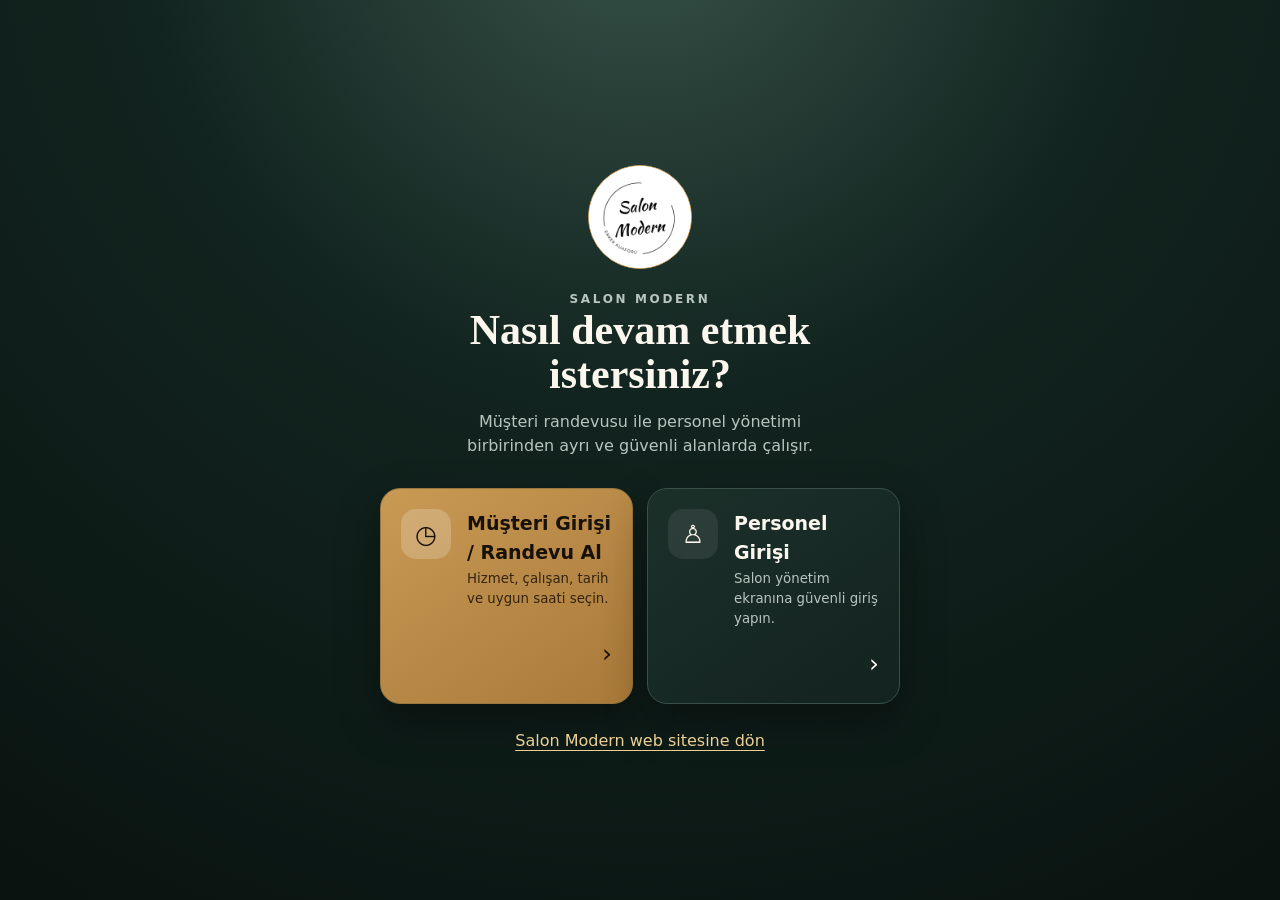
==== commit da22d868: "feat: unify online booking schedule" ====
--- a/index.html
+++ b/index.html
@@ -29,7 +29,7 @@
     <section class="choices" aria-label="Giriş seçimi">
       <a class="choice primary" href="randevu/">
         <span class="icon" aria-hidden="true">◷</span>
-        <span class="copy"><strong>Randevu Al</strong><small>Hizmet, çalışan, tarih ve uygun saati seçin.</small></span>
+        <span class="copy"><strong>Müşteri Girişi / Randevu Al</strong><small>Hizmet, çalışan, tarih ve uygun saati seçin.</small></span>
         <span class="arrow" aria-hidden="true">›</span>
       </a>
       <a class="choice" href="salon-modern.html">
